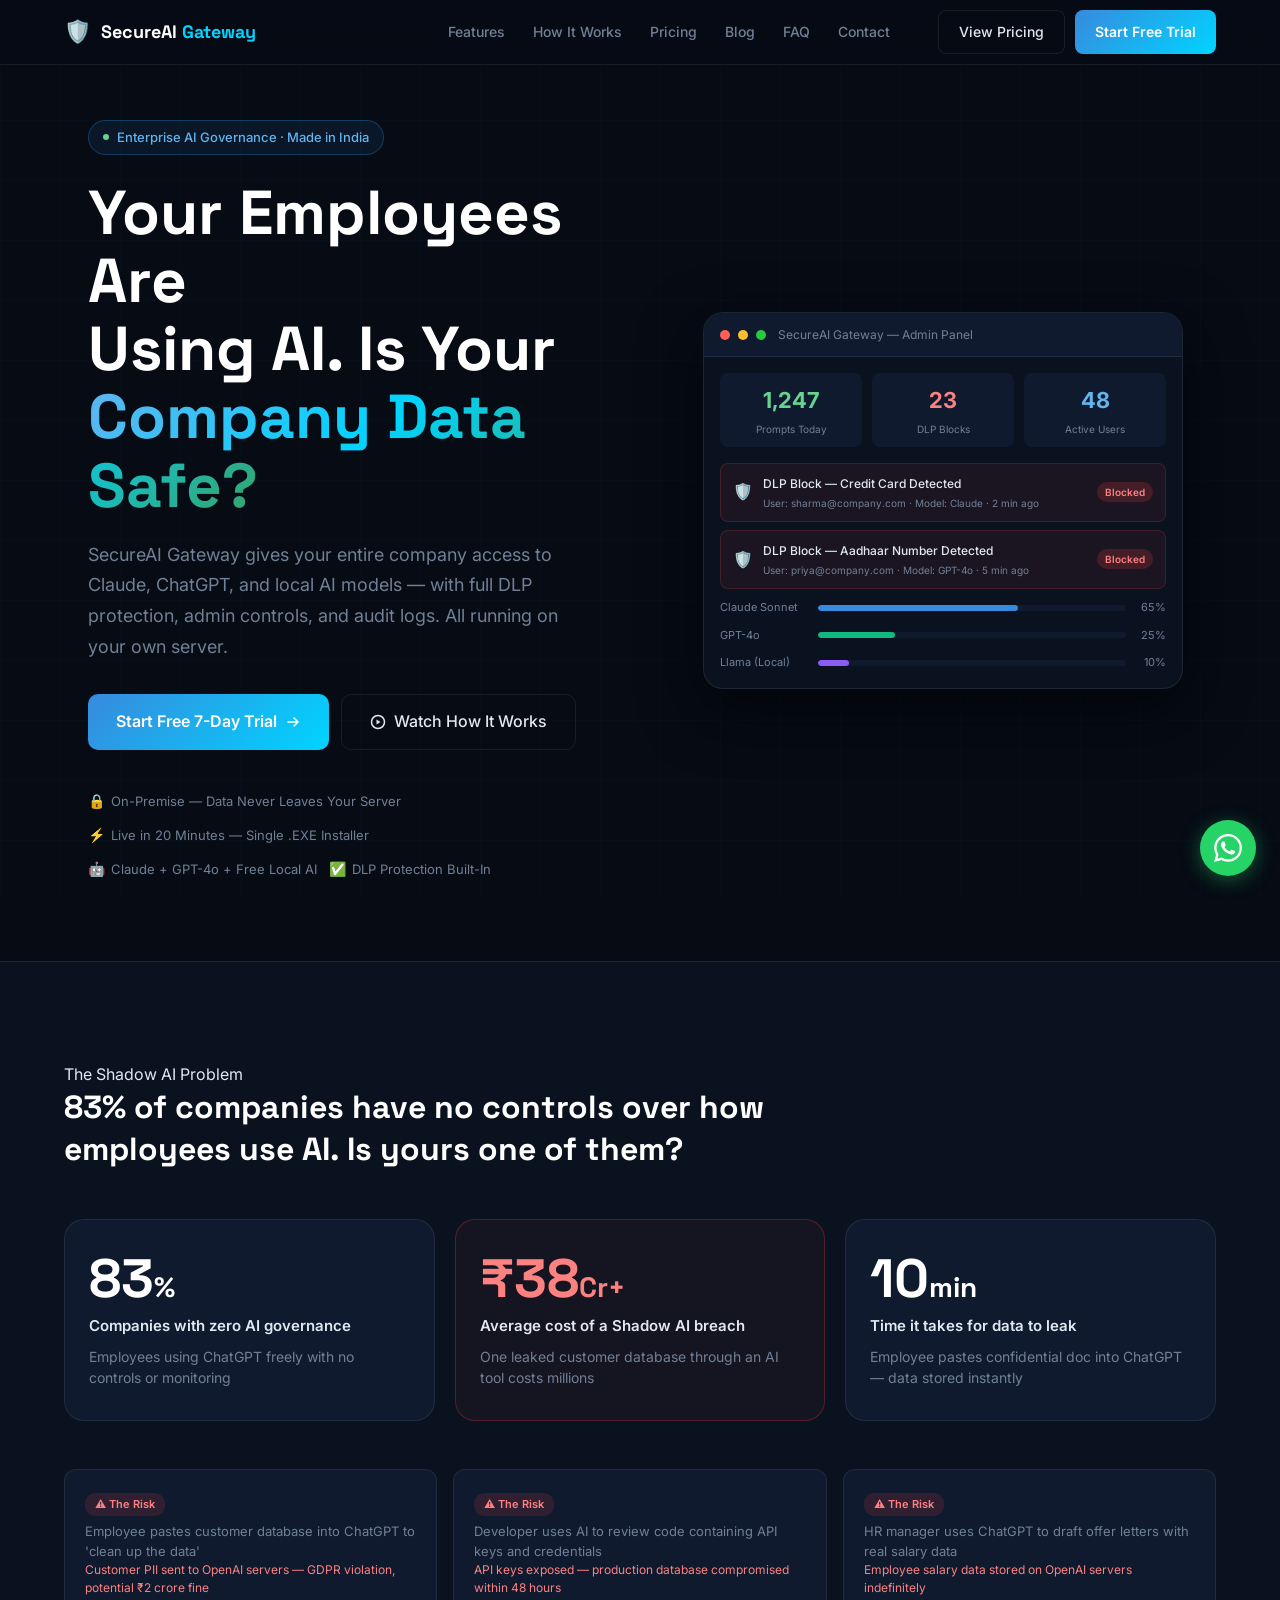
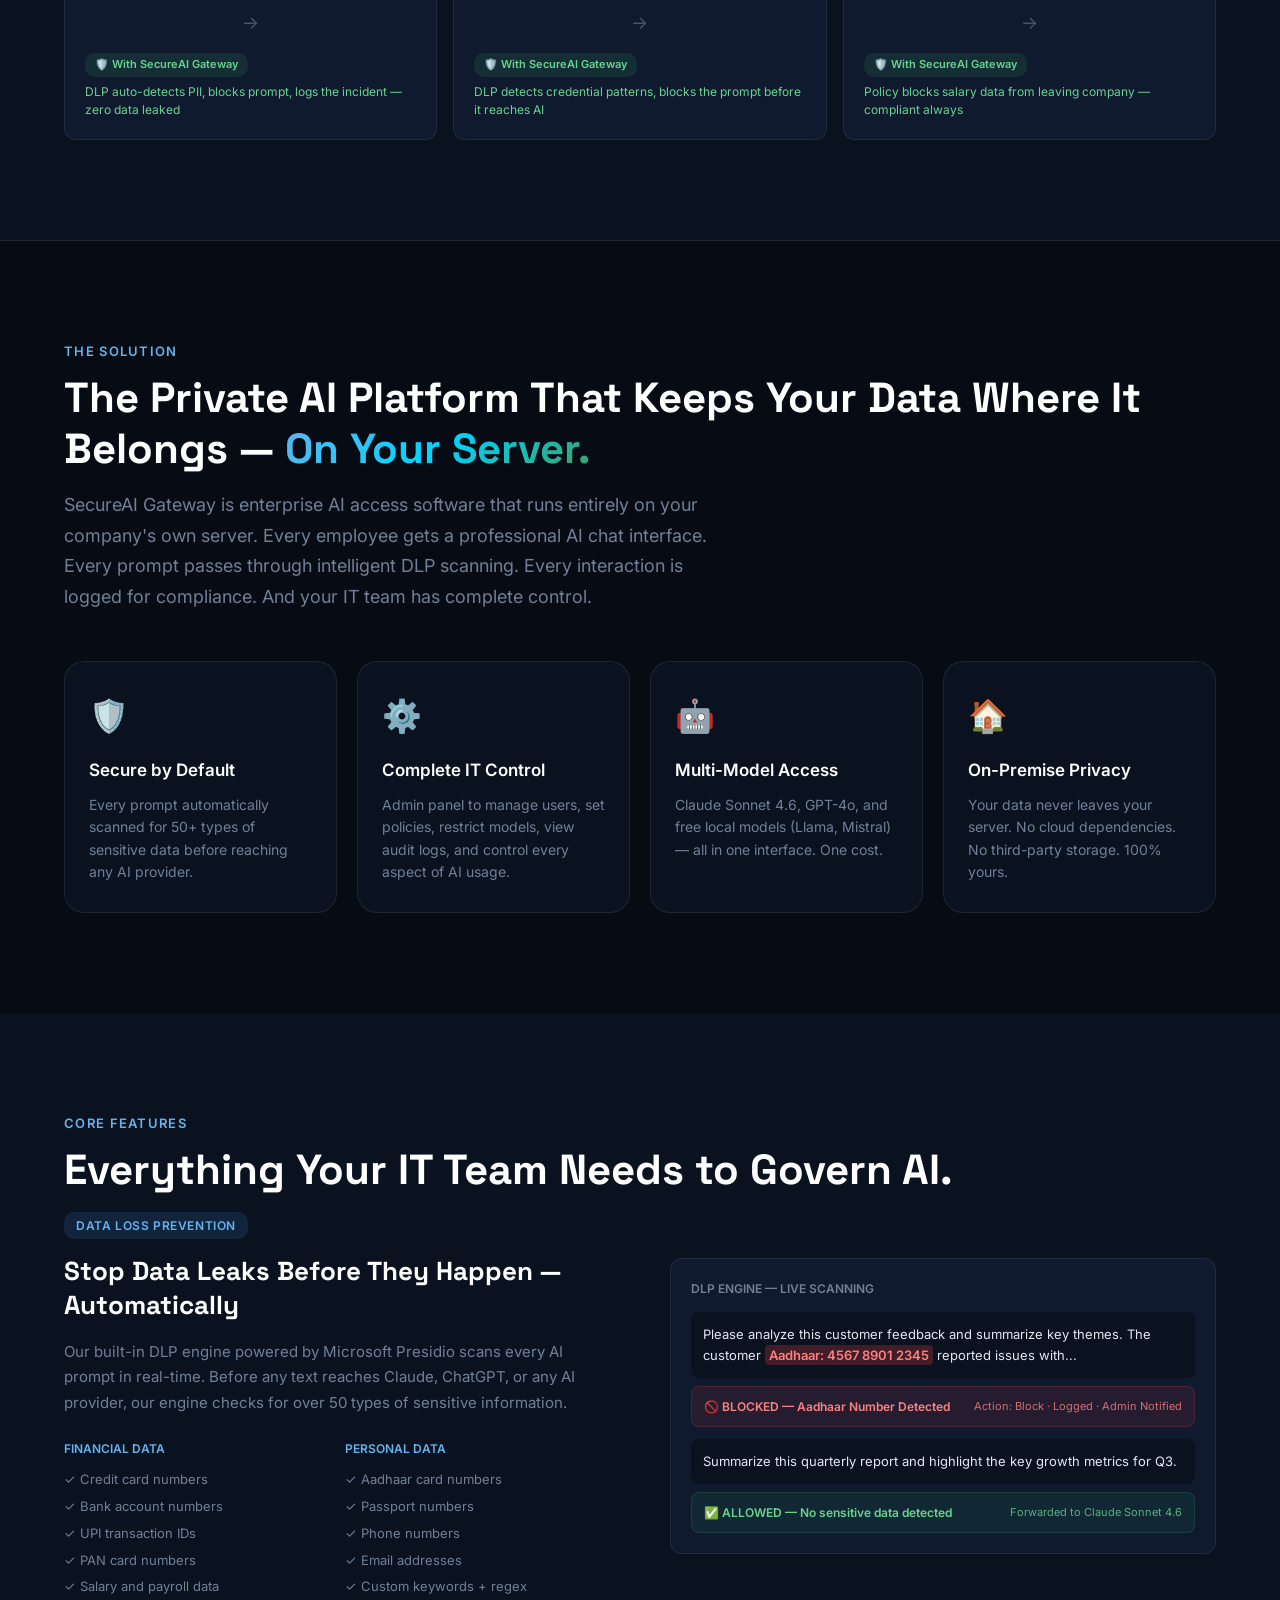
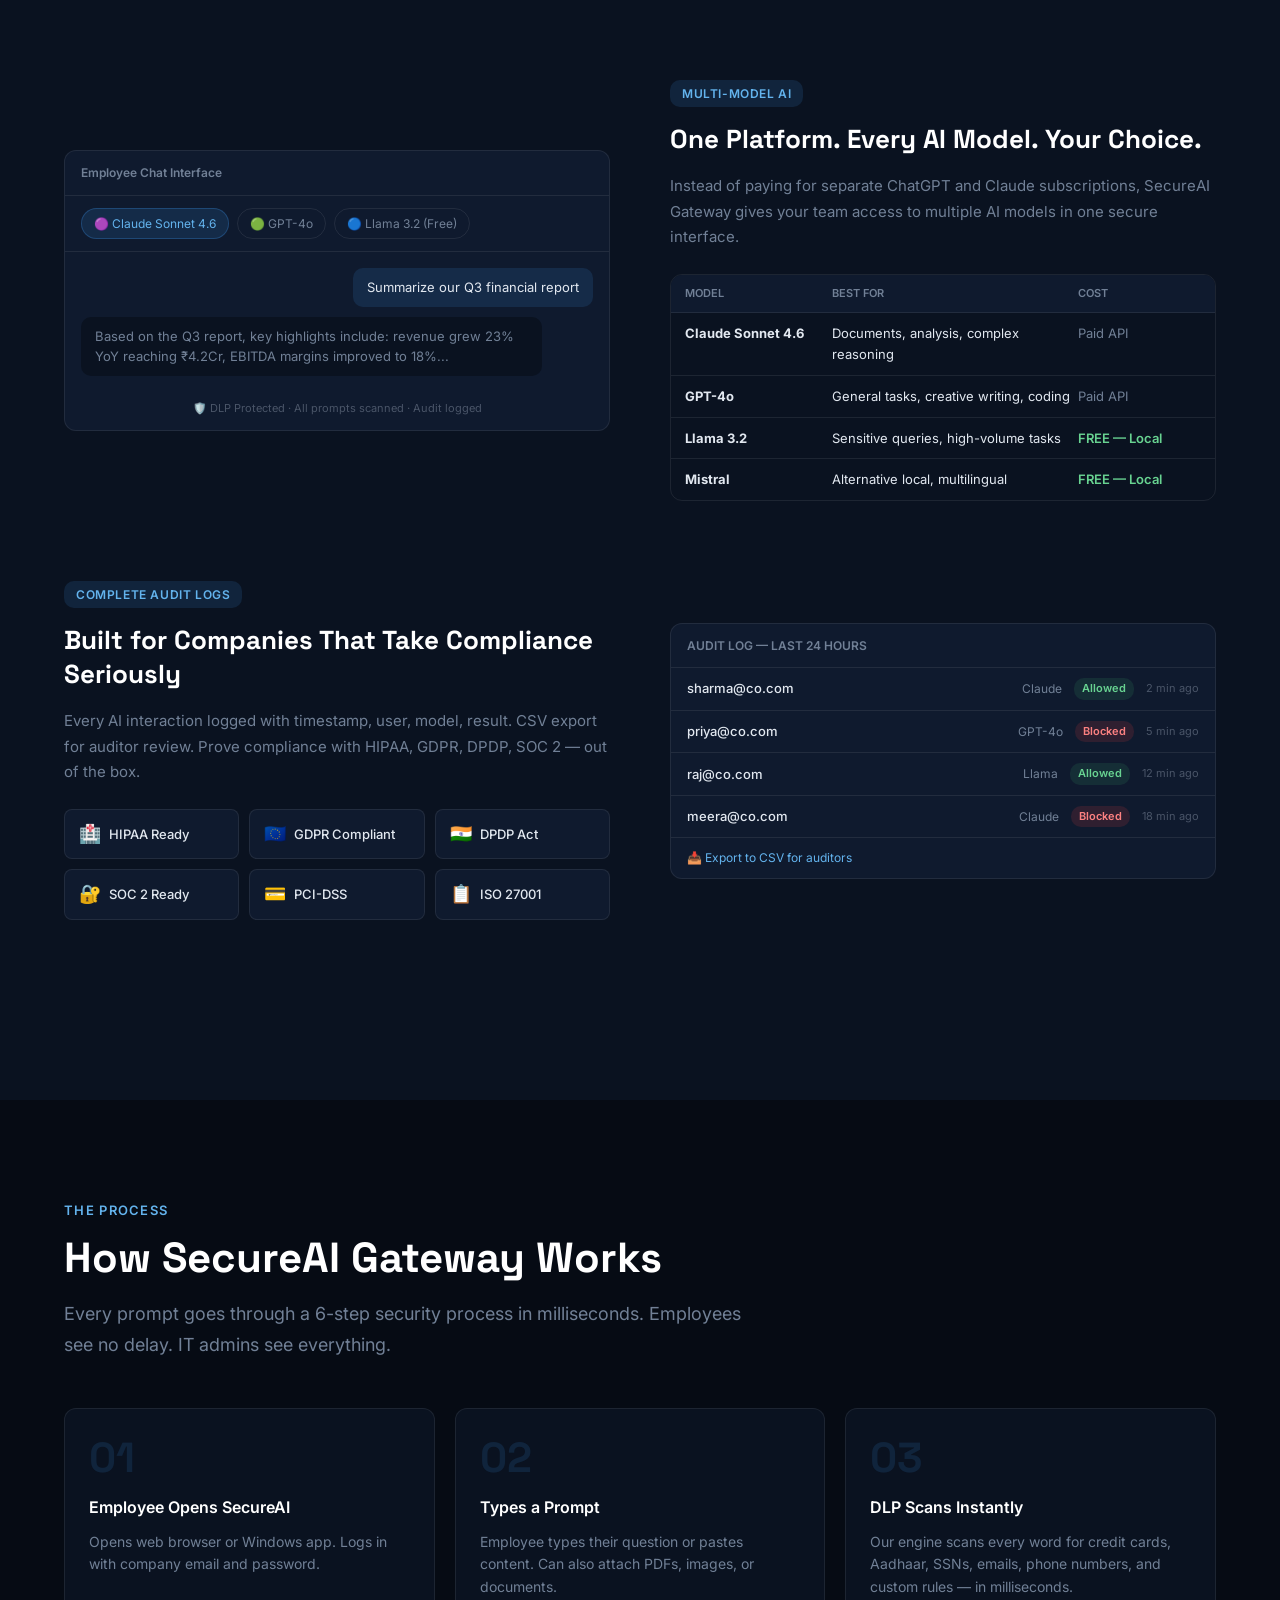
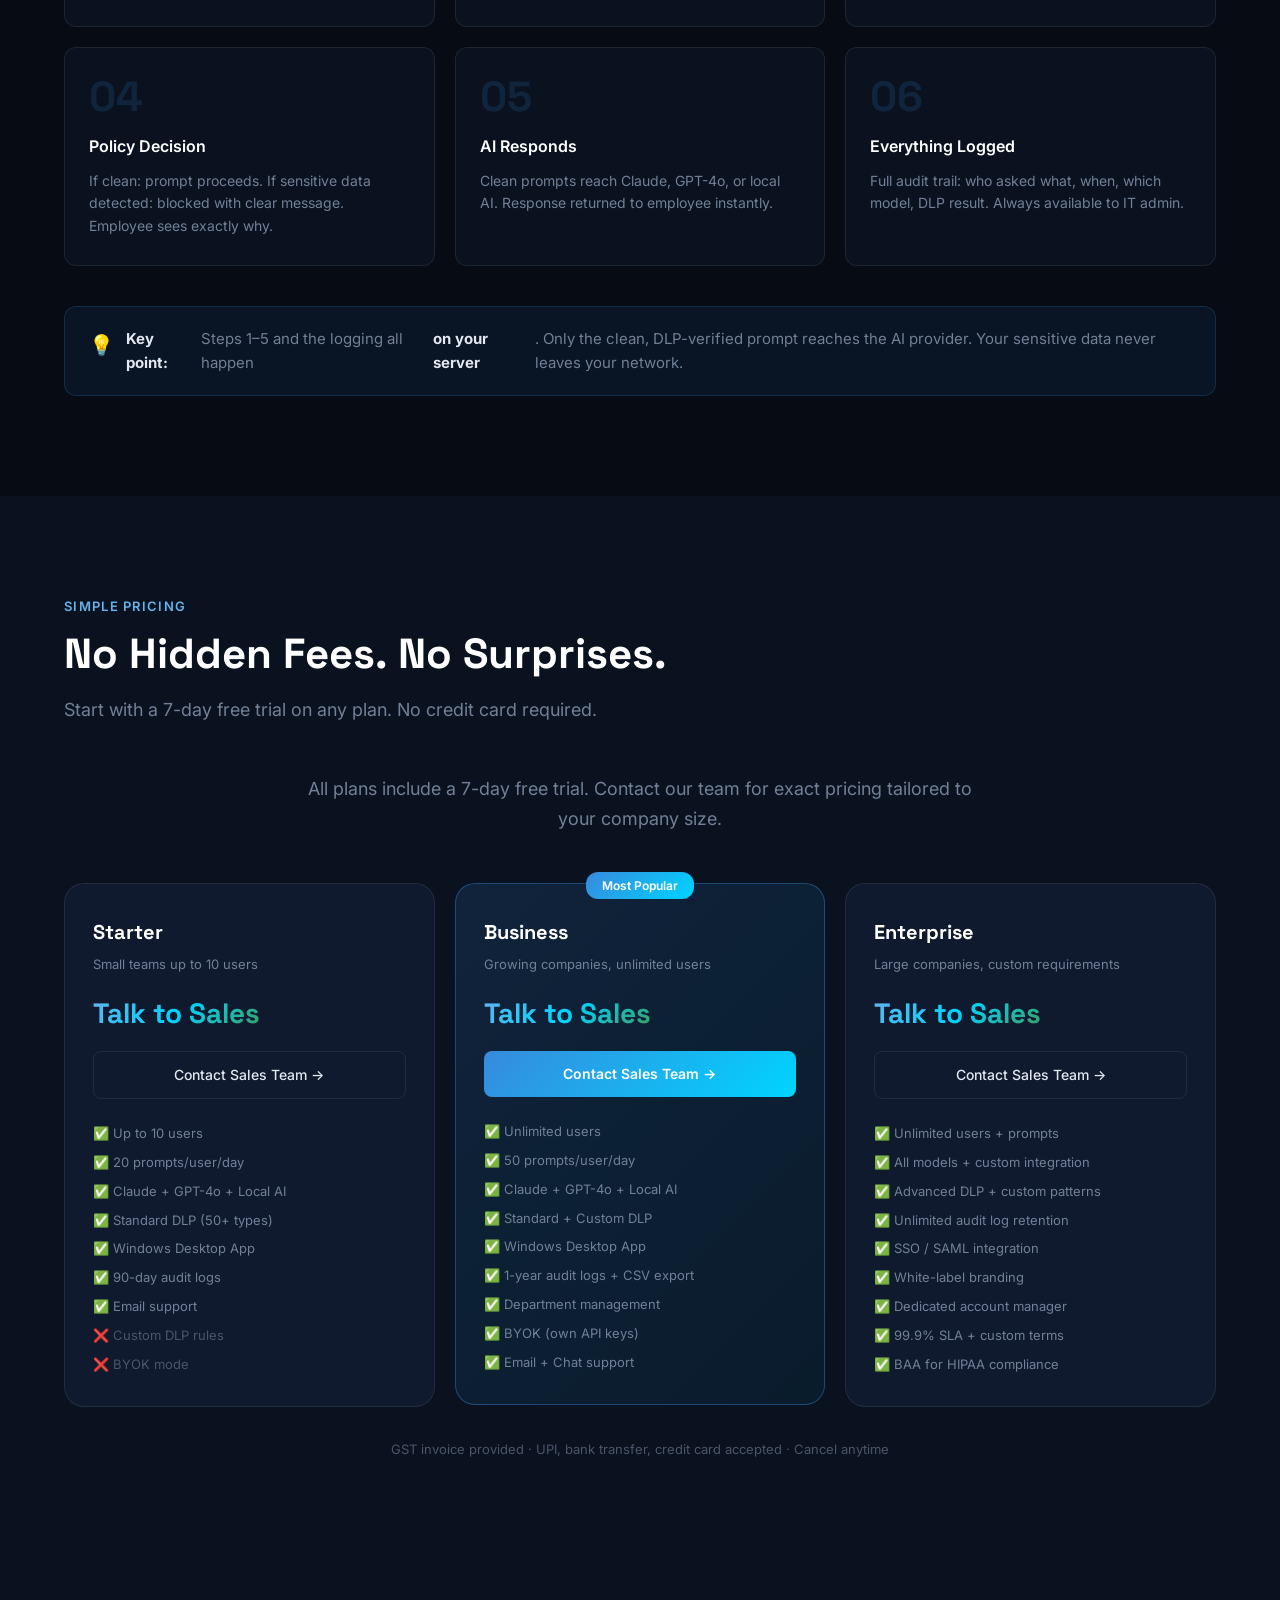
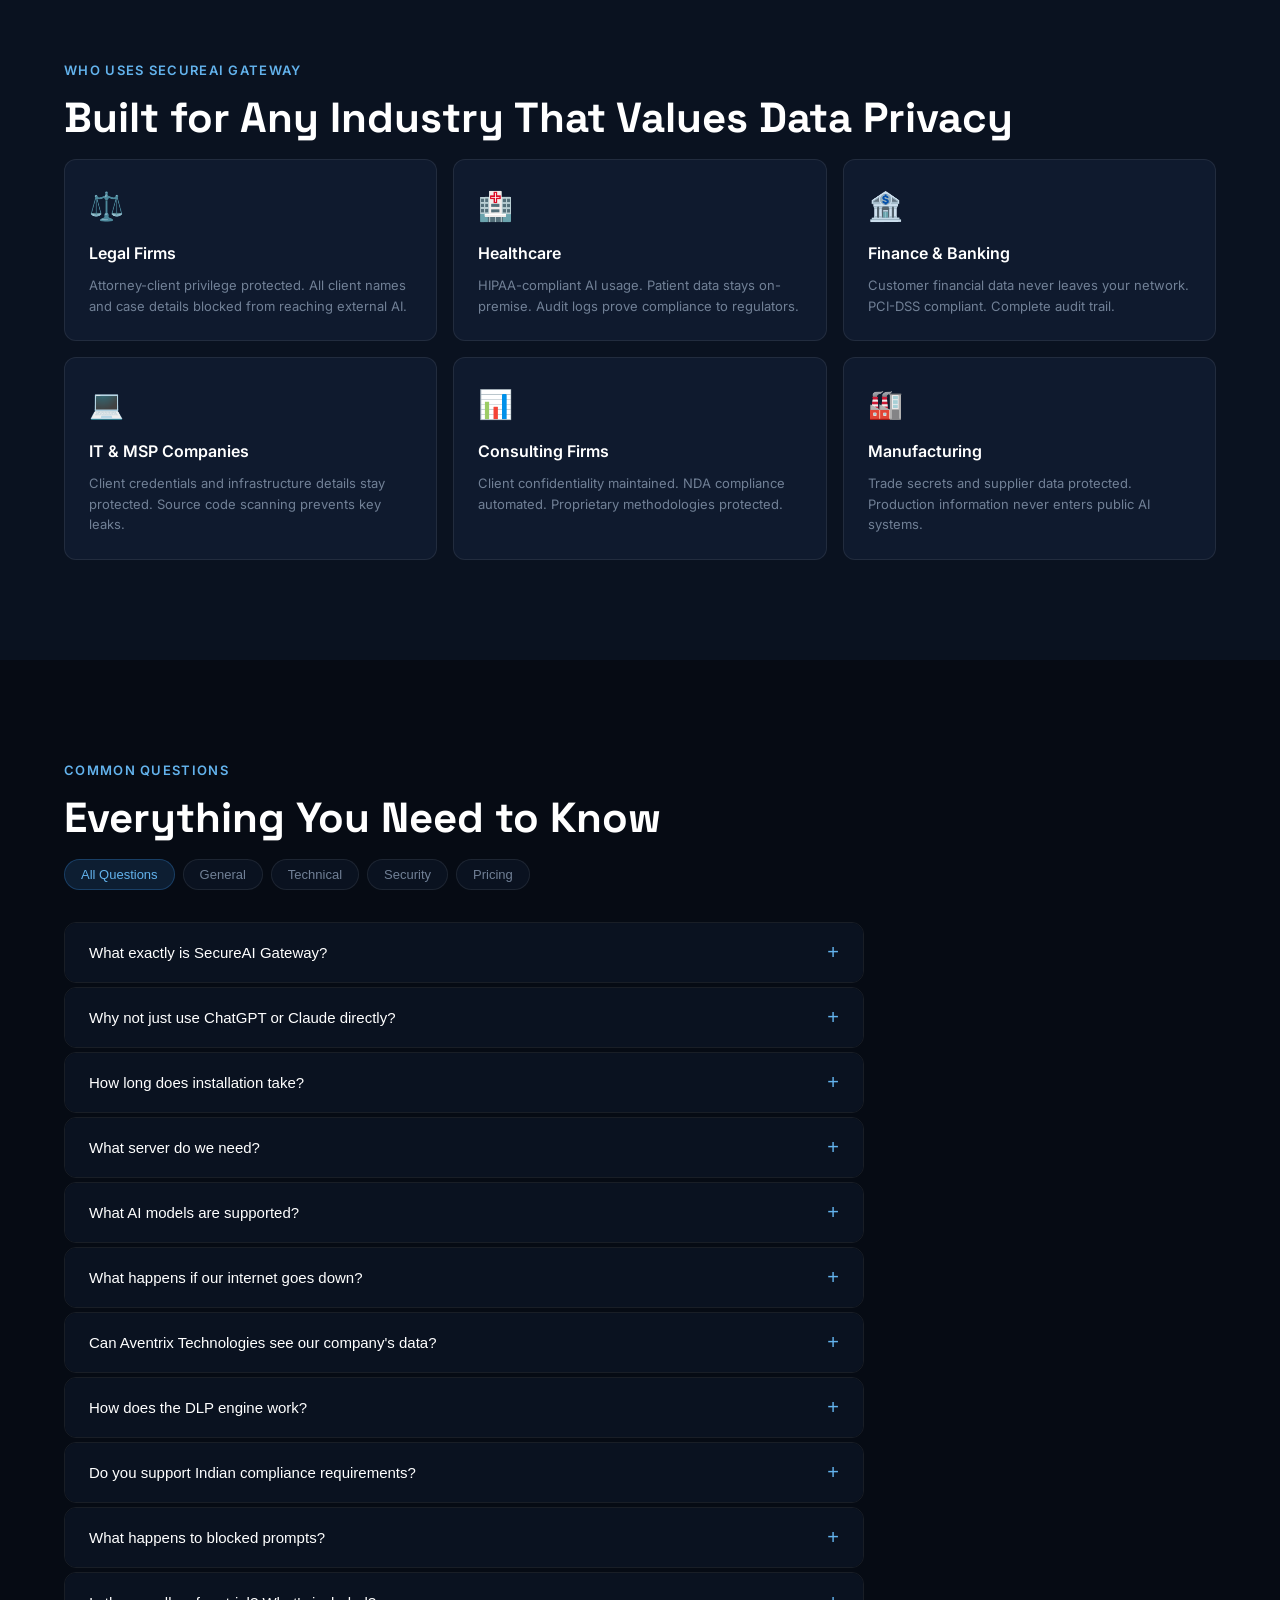
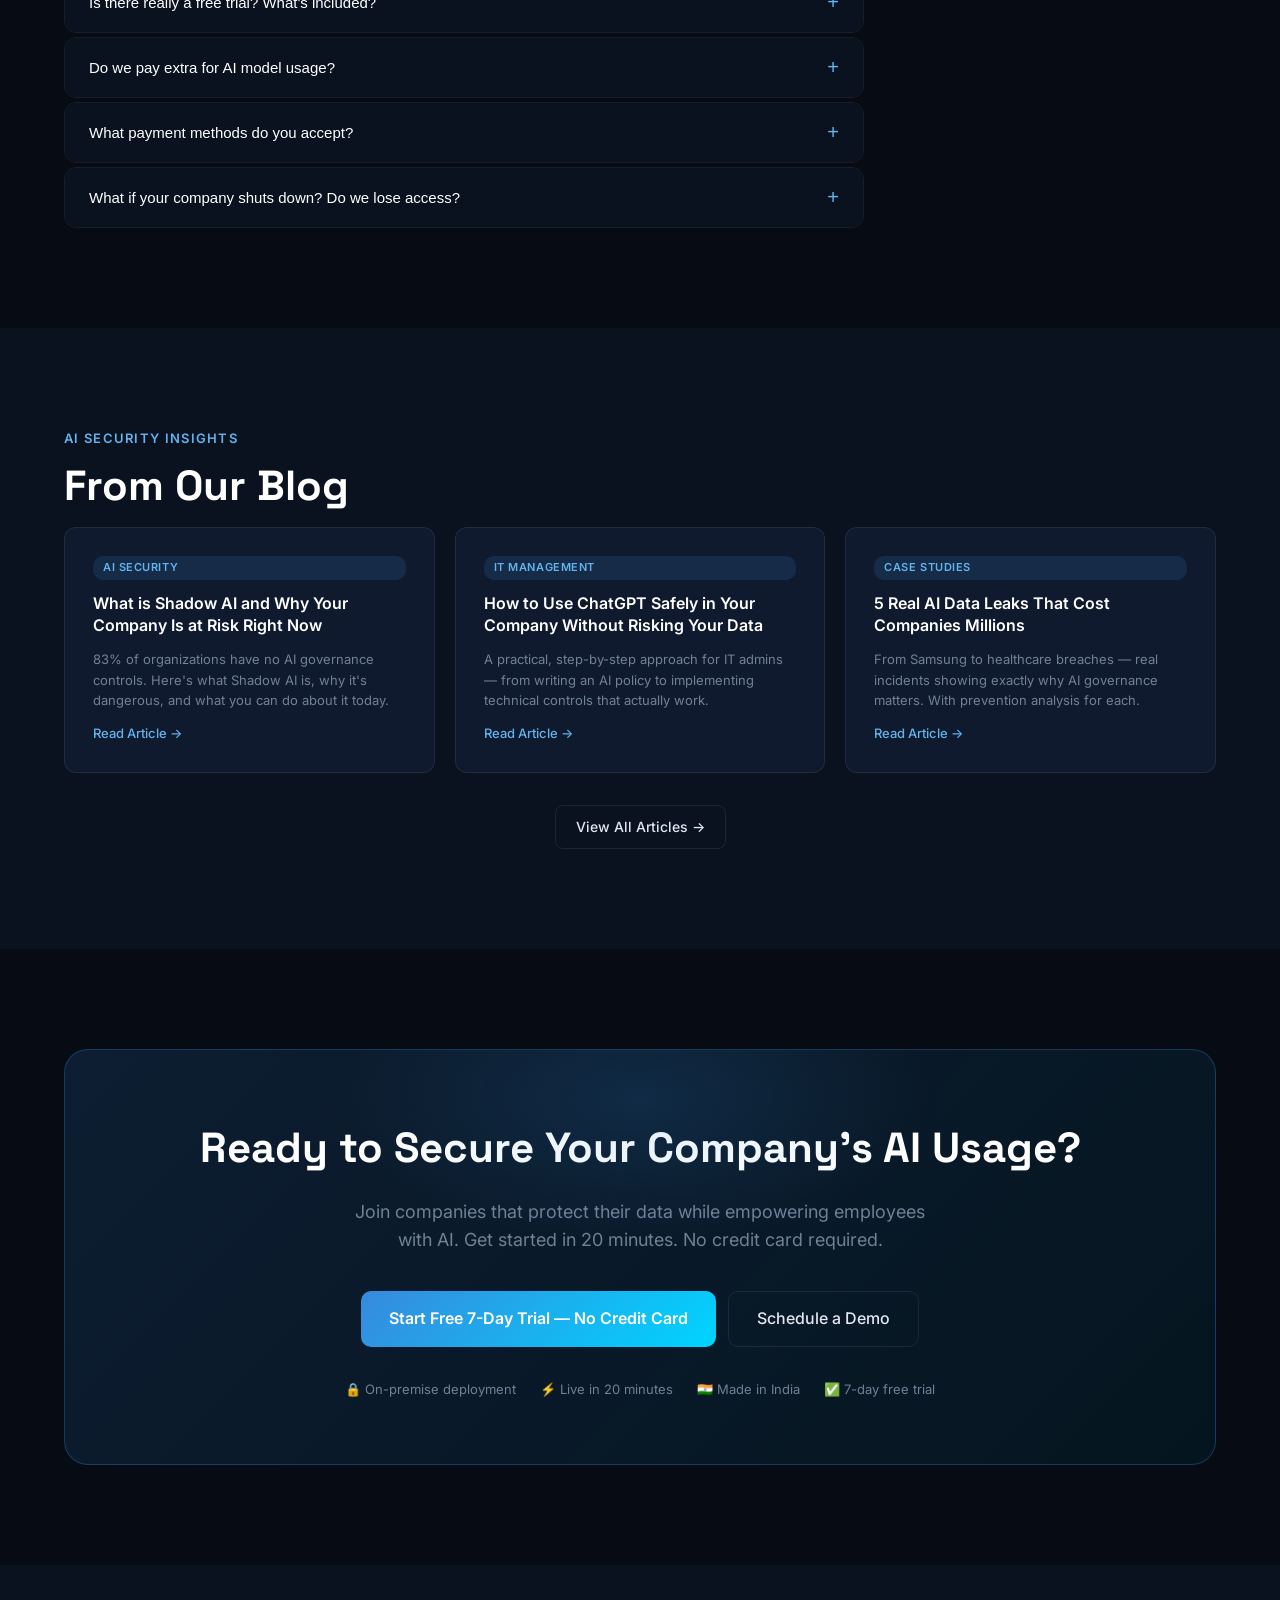
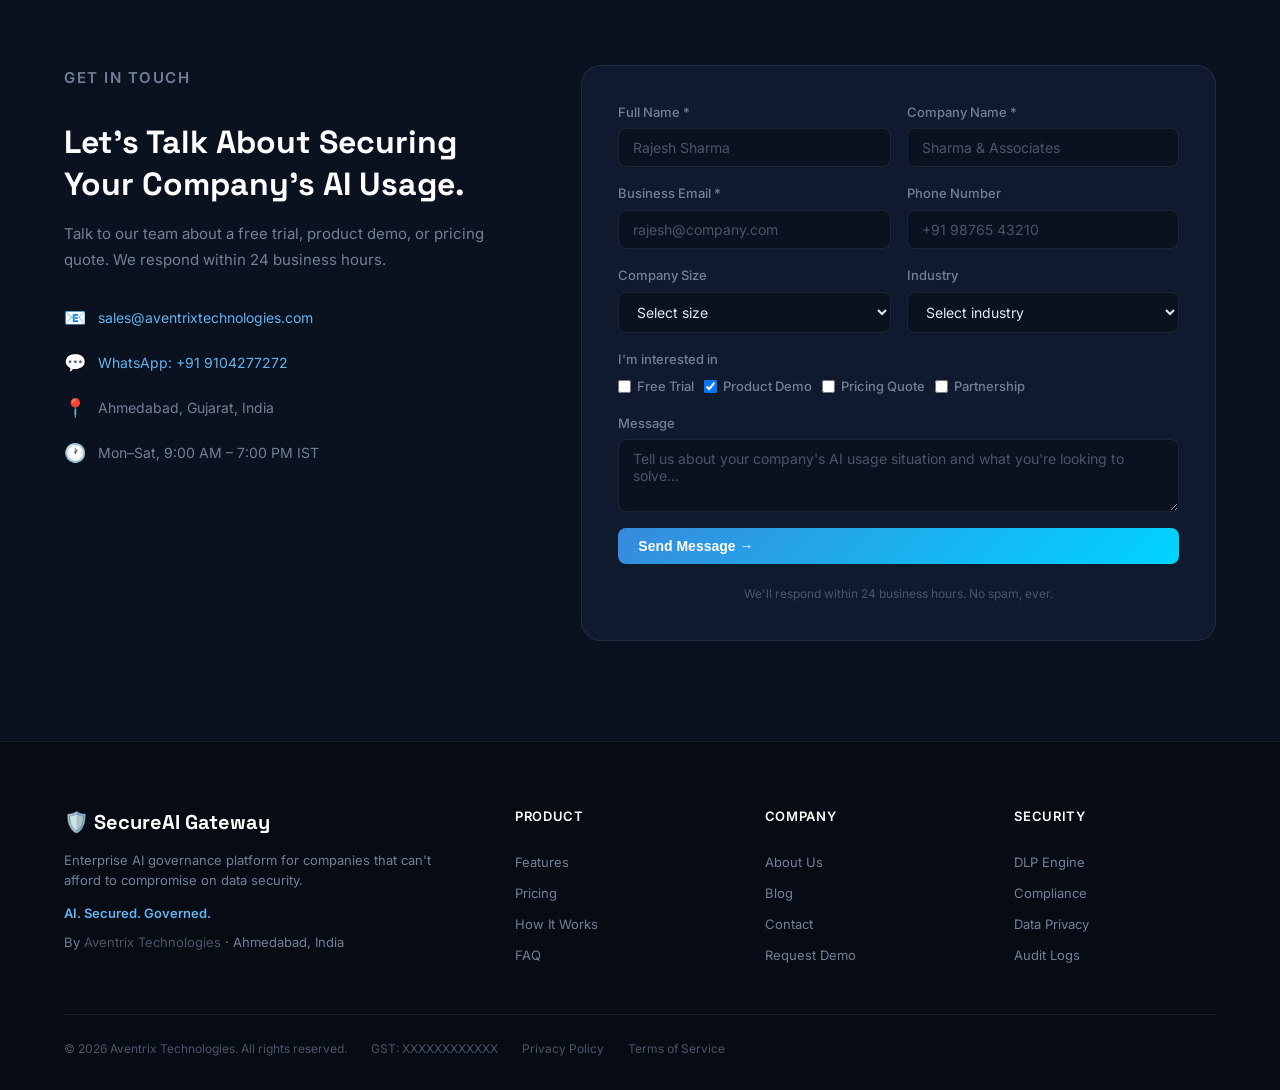
==== index.html @ c00d51fd "Remove testimonials, hide pricing, fix contact form with Netlify Forms" ====
<!DOCTYPE html>
<html lang="en">
<head>
<meta charset="UTF-8">
<meta name="viewport" content="width=device-width, initial-scale=1.0">
<title>SecureAI Gateway — Enterprise AI Security Platform</title>
<meta name="description" content="Secure your company's AI usage. On-premise platform with DLP, admin controls, and audit logs. Claude + GPT + free local AI. From ₹3,500/month.">
<meta property="og:title" content="SecureAI Gateway — Enterprise AI Security Platform">
<meta property="og:description" content="Your employees are using AI. Is your company data safe? On-premise AI governance platform with built-in DLP protection.">
<meta property="og:url" content="https://aventrixtechnologies.com">
<link rel="preconnect" href="https://fonts.googleapis.com">
<link href="https://fonts.googleapis.com/css2?family=Inter:wght@300;400;500;600;700&family=Space+Grotesk:wght@400;500;600;700&display=swap" rel="stylesheet">
<link rel="stylesheet" href="style.css">
</head>
<body>

<!-- NAV -->
<nav class="nav" id="nav">
  <div class="nav-inner">
    <a href="/" class="nav-logo">
      <span class="logo-shield">🛡️</span>
      <span class="logo-text">SecureAI <span class="logo-accent">Gateway</span></span>
    </a>
    <div class="nav-links">
      <a href="#features">Features</a>
      <a href="#how-it-works">How It Works</a>
      <a href="#pricing">Pricing</a>
      <a href="blog.html">Blog</a>
      <a href="#faq">FAQ</a>
      <a href="#contact">Contact</a>
    </div>
    <div class="nav-cta">
      <a href="#pricing" class="btn-ghost">View Pricing</a>
      <a href="#contact" class="btn-primary">Start Free Trial</a>
    </div>
    <button class="nav-burger" onclick="toggleMenu()">☰</button>
  </div>
  <div class="nav-mobile" id="navMobile">
    <a href="#features">Features</a>
    <a href="#how-it-works">How It Works</a>
    <a href="#pricing">Pricing</a>
    <a href="blog.html">Blog</a>
    <a href="#faq">FAQ</a>
    <a href="#contact">Contact</a>
    <a href="#contact" class="btn-primary" style="margin-top:8px">Start Free Trial</a>
  </div>
</nav>

<!-- HERO -->
<section class="hero">
  <div class="hero-grid-bg"></div>
  <div class="container">
    <div class="hero-badge">
      <span class="badge-dot"></span>
      Enterprise AI Governance · Made in India
    </div>
    <h1 class="hero-title">
      Your Employees Are<br>
      Using AI. Is Your<br>
      <span class="gradient-text">Company Data Safe?</span>
    </h1>
    <p class="hero-sub">
      SecureAI Gateway gives your entire company access to Claude, ChatGPT, and local AI models — with full DLP protection, admin controls, and audit logs. All running on your own server.
    </p>
    <div class="hero-cta">
      <a href="#contact" class="btn-primary btn-lg">
        Start Free 7-Day Trial
        <svg width="16" height="16" viewBox="0 0 16 16" fill="none"><path d="M3 8h10M9 4l4 4-4 4" stroke="currentColor" stroke-width="1.5" stroke-linecap="round" stroke-linejoin="round"/></svg>
      </a>
      <a href="#how-it-works" class="btn-ghost btn-lg">
        <svg width="16" height="16" viewBox="0 0 16 16" fill="none"><circle cx="8" cy="8" r="6.5" stroke="currentColor" stroke-width="1.5"/><path d="M6.5 5.5L10.5 8l-4 2.5V5.5z" fill="currentColor"/></svg>
        Watch How It Works
      </a>
    </div>
    <div class="hero-trust">
      <div class="trust-item">
        <span class="trust-icon">🔒</span>
        <span>On-Premise — Data Never Leaves Your Server</span>
      </div>
      <div class="trust-item">
        <span class="trust-icon">⚡</span>
        <span>Live in 20 Minutes — Single .EXE Installer</span>
      </div>
      <div class="trust-item">
        <span class="trust-icon">🤖</span>
        <span>Claude + GPT-4o + Free Local AI</span>
      </div>
      <div class="trust-item">
        <span class="trust-icon">✅</span>
        <span>DLP Protection Built-In</span>
      </div>
    </div>
  </div>
  <div class="hero-visual">
    <div class="dashboard-mock">
      <div class="mock-header">
        <div class="mock-dot red"></div>
        <div class="mock-dot yellow"></div>
        <div class="mock-dot green"></div>
        <span class="mock-title">SecureAI Gateway — Admin Panel</span>
      </div>
      <div class="mock-body">
        <div class="mock-stat-row">
          <div class="mock-stat">
            <div class="mock-stat-val green-text">1,247</div>
            <div class="mock-stat-label">Prompts Today</div>
          </div>
          <div class="mock-stat">
            <div class="mock-stat-val red-text">23</div>
            <div class="mock-stat-label">DLP Blocks</div>
          </div>
          <div class="mock-stat">
            <div class="mock-stat-val blue-text">48</div>
            <div class="mock-stat-label">Active Users</div>
          </div>
        </div>
        <div class="mock-alert">
          <span class="alert-icon">🛡️</span>
          <div>
            <div class="alert-title">DLP Block — Credit Card Detected</div>
            <div class="alert-sub">User: sharma@company.com · Model: Claude · 2 min ago</div>
          </div>
          <span class="alert-badge">Blocked</span>
        </div>
        <div class="mock-alert">
          <span class="alert-icon">🛡️</span>
          <div>
            <div class="alert-title">DLP Block — Aadhaar Number Detected</div>
            <div class="alert-sub">User: priya@company.com · Model: GPT-4o · 5 min ago</div>
          </div>
          <span class="alert-badge">Blocked</span>
        </div>
        <div class="mock-bar-row">
          <span class="mock-bar-label">Claude Sonnet</span>
          <div class="mock-bar"><div class="mock-bar-fill" style="width:65%"></div></div>
          <span class="mock-bar-pct">65%</span>
        </div>
        <div class="mock-bar-row">
          <span class="mock-bar-label">GPT-4o</span>
          <div class="mock-bar"><div class="mock-bar-fill" style="width:25%;background:#10B981"></div></div>
          <span class="mock-bar-pct">25%</span>
        </div>
        <div class="mock-bar-row">
          <span class="mock-bar-label">Llama (Local)</span>
          <div class="mock-bar"><div class="mock-bar-fill" style="width:10%;background:#8B5CF6"></div></div>
          <span class="mock-bar-pct">10%</span>
        </div>
      </div>
    </div>
  </div>
</section>

<!-- PROBLEM STATS -->
<section class="stats-section">
  <div class="container">
    <p class="stats-eyebrow">The Shadow AI Problem</p>
    <h2 class="stats-title">83% of companies have no controls over how employees use AI. Is yours one of them?</h2>
    <div class="stats-grid">
      <div class="stat-card">
        <div class="stat-number">83<span class="stat-pct">%</span></div>
        <div class="stat-label">Companies with zero AI governance</div>
        <div class="stat-desc">Employees using ChatGPT freely with no controls or monitoring</div>
      </div>
      <div class="stat-card stat-card-accent">
        <div class="stat-number">₹38<span class="stat-pct">Cr+</span></div>
        <div class="stat-label">Average cost of a Shadow AI breach</div>
        <div class="stat-desc">One leaked customer database through an AI tool costs millions</div>
      </div>
      <div class="stat-card">
        <div class="stat-number">10<span class="stat-pct">min</span></div>
        <div class="stat-label">Time it takes for data to leak</div>
        <div class="stat-desc">Employee pastes confidential doc into ChatGPT — data stored instantly</div>
      </div>
    </div>
    <div class="scenario-grid">
      <div class="scenario-card">
        <div class="scenario-risk">
          <div class="scenario-tag risk">⚠️ The Risk</div>
          <p>Employee pastes customer database into ChatGPT to 'clean up the data'</p>
          <p class="risk-text">Customer PII sent to OpenAI servers — GDPR violation, potential ₹2 crore fine</p>
        </div>
        <div class="scenario-arrow">→</div>
        <div class="scenario-safe">
          <div class="scenario-tag safe">🛡️ With SecureAI Gateway</div>
          <p class="safe-text">DLP auto-detects PII, blocks prompt, logs the incident — zero data leaked</p>
        </div>
      </div>
      <div class="scenario-card">
        <div class="scenario-risk">
          <div class="scenario-tag risk">⚠️ The Risk</div>
          <p>Developer uses AI to review code containing API keys and credentials</p>
          <p class="risk-text">API keys exposed — production database compromised within 48 hours</p>
        </div>
        <div class="scenario-arrow">→</div>
        <div class="scenario-safe">
          <div class="scenario-tag safe">🛡️ With SecureAI Gateway</div>
          <p class="safe-text">DLP detects credential patterns, blocks the prompt before it reaches AI</p>
        </div>
      </div>
      <div class="scenario-card">
        <div class="scenario-risk">
          <div class="scenario-tag risk">⚠️ The Risk</div>
          <p>HR manager uses ChatGPT to draft offer letters with real salary data</p>
          <p class="risk-text">Employee salary data stored on OpenAI servers indefinitely</p>
        </div>
        <div class="scenario-arrow">→</div>
        <div class="scenario-safe">
          <div class="scenario-tag safe">🛡️ With SecureAI Gateway</div>
          <p class="safe-text">Policy blocks salary data from leaving company — compliant always</p>
        </div>
      </div>
    </div>
  </div>
</section>

<!-- WHAT IS IT -->
<section class="product-intro">
  <div class="container">
    <p class="section-eyebrow">The Solution</p>
    <h2 class="section-title">The Private AI Platform That Keeps Your Data Where It Belongs — <span class="gradient-text">On Your Server.</span></h2>
    <p class="section-sub">SecureAI Gateway is enterprise AI access software that runs entirely on your company's own server. Every employee gets a professional AI chat interface. Every prompt passes through intelligent DLP scanning. Every interaction is logged for compliance. And your IT team has complete control.</p>
    <div class="pillars-grid">
      <div class="pillar-card">
        <div class="pillar-icon">🛡️</div>
        <h3>Secure by Default</h3>
        <p>Every prompt automatically scanned for 50+ types of sensitive data before reaching any AI provider.</p>
      </div>
      <div class="pillar-card">
        <div class="pillar-icon">⚙️</div>
        <h3>Complete IT Control</h3>
        <p>Admin panel to manage users, set policies, restrict models, view audit logs, and control every aspect of AI usage.</p>
      </div>
      <div class="pillar-card">
        <div class="pillar-icon">🤖</div>
        <h3>Multi-Model Access</h3>
        <p>Claude Sonnet 4.6, GPT-4o, and free local models (Llama, Mistral) — all in one interface. One cost.</p>
      </div>
      <div class="pillar-card">
        <div class="pillar-icon">🏠</div>
        <h3>On-Premise Privacy</h3>
        <p>Your data never leaves your server. No cloud dependencies. No third-party storage. 100% yours.</p>
      </div>
    </div>
  </div>
</section>

<!-- FEATURES -->
<section class="features" id="features">
  <div class="container">
    <p class="section-eyebrow">Core Features</p>
    <h2 class="section-title">Everything Your IT Team Needs to Govern AI.</h2>

    <div class="feature-block">
      <div class="feature-content">
        <div class="feature-tag">Data Loss Prevention</div>
        <h3>Stop Data Leaks Before They Happen — Automatically</h3>
        <p>Our built-in DLP engine powered by Microsoft Presidio scans every AI prompt in real-time. Before any text reaches Claude, ChatGPT, or any AI provider, our engine checks for over 50 types of sensitive information.</p>
        <div class="dlp-grid">
          <div class="dlp-col">
            <div class="dlp-title">Financial Data</div>
            <div class="dlp-item">✓ Credit card numbers</div>
            <div class="dlp-item">✓ Bank account numbers</div>
            <div class="dlp-item">✓ UPI transaction IDs</div>
            <div class="dlp-item">✓ PAN card numbers</div>
            <div class="dlp-item">✓ Salary and payroll data</div>
          </div>
          <div class="dlp-col">
            <div class="dlp-title">Personal Data</div>
            <div class="dlp-item">✓ Aadhaar card numbers</div>
            <div class="dlp-item">✓ Passport numbers</div>
            <div class="dlp-item">✓ Phone numbers</div>
            <div class="dlp-item">✓ Email addresses</div>
            <div class="dlp-item">✓ Custom keywords + regex</div>
          </div>
        </div>
      </div>
      <div class="feature-visual">
        <div class="dlp-demo">
          <div class="dlp-demo-header">DLP Engine — Live Scanning</div>
          <div class="dlp-demo-prompt">
            <span class="prompt-safe">Please analyze this customer feedback and summarize key themes. The customer </span><span class="prompt-flagged">Aadhaar: 4567 8901 2345</span><span class="prompt-safe"> reported issues with...</span>
          </div>
          <div class="dlp-demo-result blocked">
            <span>🚫 BLOCKED — Aadhaar Number Detected</span>
            <span class="dlp-action">Action: Block · Logged · Admin Notified</span>
          </div>
          <div class="dlp-demo-prompt" style="margin-top:12px">
            <span class="prompt-safe">Summarize this quarterly report and highlight the key growth metrics for Q3.</span>
          </div>
          <div class="dlp-demo-result allowed">
            <span>✅ ALLOWED — No sensitive data detected</span>
            <span class="dlp-action">Forwarded to Claude Sonnet 4.6</span>
          </div>
        </div>
      </div>
    </div>

    <div class="feature-block reverse">
      <div class="feature-content">
        <div class="feature-tag">Multi-Model AI</div>
        <h3>One Platform. Every AI Model. Your Choice.</h3>
        <p>Instead of paying for separate ChatGPT and Claude subscriptions, SecureAI Gateway gives your team access to multiple AI models in one secure interface.</p>
        <div class="model-table">
          <div class="model-row header">
            <span>Model</span><span>Best For</span><span>Cost</span>
          </div>
          <div class="model-row">
            <span><strong>Claude Sonnet 4.6</strong></span>
            <span>Documents, analysis, complex reasoning</span>
            <span class="cost-paid">Paid API</span>
          </div>
          <div class="model-row">
            <span><strong>GPT-4o</strong></span>
            <span>General tasks, creative writing, coding</span>
            <span class="cost-paid">Paid API</span>
          </div>
          <div class="model-row">
            <span><strong>Llama 3.2</strong></span>
            <span>Sensitive queries, high-volume tasks</span>
            <span class="cost-free">FREE — Local</span>
          </div>
          <div class="model-row">
            <span><strong>Mistral</strong></span>
            <span>Alternative local, multilingual</span>
            <span class="cost-free">FREE — Local</span>
          </div>
        </div>
      </div>
      <div class="feature-visual">
        <div class="model-selector-mock">
          <div class="ms-header">Employee Chat Interface</div>
          <div class="ms-model-pick">
            <div class="ms-model active">🟣 Claude Sonnet 4.6</div>
            <div class="ms-model">🟢 GPT-4o</div>
            <div class="ms-model">🔵 Llama 3.2 (Free)</div>
          </div>
          <div class="ms-chat">
            <div class="ms-msg user">Summarize our Q3 financial report</div>
            <div class="ms-msg ai">Based on the Q3 report, key highlights include: revenue grew 23% YoY reaching ₹4.2Cr, EBITDA margins improved to 18%...</div>
          </div>
          <div class="ms-protected">🛡️ DLP Protected · All prompts scanned · Audit logged</div>
        </div>
      </div>
    </div>

    <div class="feature-block">
      <div class="feature-content">
        <div class="feature-tag">Complete Audit Logs</div>
        <h3>Built for Companies That Take Compliance Seriously</h3>
        <p>Every AI interaction logged with timestamp, user, model, result. CSV export for auditor review. Prove compliance with HIPAA, GDPR, DPDP, SOC 2 — out of the box.</p>
        <div class="compliance-grid">
          <div class="compliance-item">
            <span class="comp-icon">🏥</span>
            <span>HIPAA Ready</span>
          </div>
          <div class="compliance-item">
            <span class="comp-icon">🇪🇺</span>
            <span>GDPR Compliant</span>
          </div>
          <div class="compliance-item">
            <span class="comp-icon">🇮🇳</span>
            <span>DPDP Act</span>
          </div>
          <div class="compliance-item">
            <span class="comp-icon">🔐</span>
            <span>SOC 2 Ready</span>
          </div>
          <div class="compliance-item">
            <span class="comp-icon">💳</span>
            <span>PCI-DSS</span>
          </div>
          <div class="compliance-item">
            <span class="comp-icon">📋</span>
            <span>ISO 27001</span>
          </div>
        </div>
      </div>
      <div class="feature-visual">
        <div class="audit-mock">
          <div class="audit-header">Audit Log — Last 24 Hours</div>
          <div class="audit-row">
            <span class="audit-user">sharma@co.com</span>
            <span class="audit-model">Claude</span>
            <span class="audit-status allowed-badge">Allowed</span>
            <span class="audit-time">2 min ago</span>
          </div>
          <div class="audit-row">
            <span class="audit-user">priya@co.com</span>
            <span class="audit-model">GPT-4o</span>
            <span class="audit-status blocked-badge">Blocked</span>
            <span class="audit-time">5 min ago</span>
          </div>
          <div class="audit-row">
            <span class="audit-user">raj@co.com</span>
            <span class="audit-model">Llama</span>
            <span class="audit-status allowed-badge">Allowed</span>
            <span class="audit-time">12 min ago</span>
          </div>
          <div class="audit-row">
            <span class="audit-user">meera@co.com</span>
            <span class="audit-model">Claude</span>
            <span class="audit-status blocked-badge">Blocked</span>
            <span class="audit-time">18 min ago</span>
          </div>
          <div class="audit-export">📥 Export to CSV for auditors</div>
        </div>
      </div>
    </div>
  </div>
</section>

<!-- HOW IT WORKS -->
<section class="how-it-works" id="how-it-works">
  <div class="container">
    <p class="section-eyebrow">The Process</p>
    <h2 class="section-title">How SecureAI Gateway Works</h2>
    <p class="section-sub">Every prompt goes through a 6-step security process in milliseconds. Employees see no delay. IT admins see everything.</p>
    <div class="steps-grid">
      <div class="step-card">
        <div class="step-num">01</div>
        <h4>Employee Opens SecureAI</h4>
        <p>Opens web browser or Windows app. Logs in with company email and password.</p>
      </div>
      <div class="step-card">
        <div class="step-num">02</div>
        <h4>Types a Prompt</h4>
        <p>Employee types their question or pastes content. Can also attach PDFs, images, or documents.</p>
      </div>
      <div class="step-card">
        <div class="step-num">03</div>
        <h4>DLP Scans Instantly</h4>
        <p>Our engine scans every word for credit cards, Aadhaar, SSNs, emails, phone numbers, and custom rules — in milliseconds.</p>
      </div>
      <div class="step-card">
        <div class="step-num">04</div>
        <h4>Policy Decision</h4>
        <p>If clean: prompt proceeds. If sensitive data detected: blocked with clear message. Employee sees exactly why.</p>
      </div>
      <div class="step-card">
        <div class="step-num">05</div>
        <h4>AI Responds</h4>
        <p>Clean prompts reach Claude, GPT-4o, or local AI. Response returned to employee instantly.</p>
      </div>
      <div class="step-card">
        <div class="step-num">06</div>
        <h4>Everything Logged</h4>
        <p>Full audit trail: who asked what, when, which model, DLP result. Always available to IT admin.</p>
      </div>
    </div>
    <div class="architecture-note">
      <span class="arch-icon">💡</span>
      <strong>Key point:</strong> Steps 1–5 and the logging all happen <strong>on your server</strong>. Only the clean, DLP-verified prompt reaches the AI provider. Your sensitive data never leaves your network.
    </div>
  </div>
</section>

<!-- PRICING -->
<section class="pricing" id="pricing">
  <div class="container">
    <p class="section-eyebrow">Simple Pricing</p>
    <h2 class="section-title">No Hidden Fees. No Surprises.</h2>
    <p class="section-sub">Start with a 7-day free trial on any plan. No credit card required.</p>
    <p class="section-sub" style="text-align:center;margin:0 auto 48px">All plans include a 7-day free trial. Contact our team for exact pricing tailored to your company size.</p>
    <div class="pricing-grid">
      <div class="price-card">
        <div class="price-name">Starter</div>
        <div class="price-desc">Small teams up to 10 users</div>
        <div class="price-amount">
          <span class="amount enterprise-price">Talk to Sales</span>
        </div>
        <a href="#contact" class="btn-price">Contact Sales Team →</a>
        <div class="price-features">
          <div class="pf-item">✅ Up to 10 users</div>
          <div class="pf-item">✅ 20 prompts/user/day</div>
          <div class="pf-item">✅ Claude + GPT-4o + Local AI</div>
          <div class="pf-item">✅ Standard DLP (50+ types)</div>
          <div class="pf-item">✅ Windows Desktop App</div>
          <div class="pf-item">✅ 90-day audit logs</div>
          <div class="pf-item">✅ Email support</div>
          <div class="pf-item muted">❌ Custom DLP rules</div>
          <div class="pf-item muted">❌ BYOK mode</div>
        </div>
      </div>
      <div class="price-card featured">
        <div class="popular-badge">Most Popular</div>
        <div class="price-name">Business</div>
        <div class="price-desc">Growing companies, unlimited users</div>
        <div class="price-amount">
          <span class="amount enterprise-price">Talk to Sales</span>
        </div>
        <a href="#contact" class="btn-price-featured">Contact Sales Team →</a>
        <div class="price-features">
          <div class="pf-item">✅ Unlimited users</div>
          <div class="pf-item">✅ 50 prompts/user/day</div>
          <div class="pf-item">✅ Claude + GPT-4o + Local AI</div>
          <div class="pf-item">✅ Standard + Custom DLP</div>
          <div class="pf-item">✅ Windows Desktop App</div>
          <div class="pf-item">✅ 1-year audit logs + CSV export</div>
          <div class="pf-item">✅ Department management</div>
          <div class="pf-item">✅ BYOK (own API keys)</div>
          <div class="pf-item">✅ Email + Chat support</div>
        </div>
      </div>
      <div class="price-card">
        <div class="price-name">Enterprise</div>
        <div class="price-desc">Large companies, custom requirements</div>
        <div class="price-amount">
          <span class="amount enterprise-price">Talk to Sales</span>
        </div>
        <a href="#contact" class="btn-price">Contact Sales Team →</a>
        <div class="price-features">
          <div class="pf-item">✅ Unlimited users + prompts</div>
          <div class="pf-item">✅ All models + custom integration</div>
          <div class="pf-item">✅ Advanced DLP + custom patterns</div>
          <div class="pf-item">✅ Unlimited audit log retention</div>
          <div class="pf-item">✅ SSO / SAML integration</div>
          <div class="pf-item">✅ White-label branding</div>
          <div class="pf-item">✅ Dedicated account manager</div>
          <div class="pf-item">✅ 99.9% SLA + custom terms</div>
          <div class="pf-item">✅ BAA for HIPAA compliance</div>
        </div>
      </div>
    </div>
    <div class="pricing-note">
      GST invoice provided · UPI, bank transfer, credit card accepted · Cancel anytime
    </div>
  </div>
</section>

<!-- INDUSTRIES -->
<section class="industries">
  <div class="container">
    <p class="section-eyebrow">Who Uses SecureAI Gateway</p>
    <h2 class="section-title">Built for Any Industry That Values Data Privacy</h2>
    <div class="industry-grid">
      <div class="industry-card">
        <span class="ind-icon">⚖️</span>
        <h4>Legal Firms</h4>
        <p>Attorney-client privilege protected. All client names and case details blocked from reaching external AI.</p>
      </div>
      <div class="industry-card">
        <span class="ind-icon">🏥</span>
        <h4>Healthcare</h4>
        <p>HIPAA-compliant AI usage. Patient data stays on-premise. Audit logs prove compliance to regulators.</p>
      </div>
      <div class="industry-card">
        <span class="ind-icon">🏦</span>
        <h4>Finance & Banking</h4>
        <p>Customer financial data never leaves your network. PCI-DSS compliant. Complete audit trail.</p>
      </div>
      <div class="industry-card">
        <span class="ind-icon">💻</span>
        <h4>IT & MSP Companies</h4>
        <p>Client credentials and infrastructure details stay protected. Source code scanning prevents key leaks.</p>
      </div>
      <div class="industry-card">
        <span class="ind-icon">📊</span>
        <h4>Consulting Firms</h4>
        <p>Client confidentiality maintained. NDA compliance automated. Proprietary methodologies protected.</p>
      </div>
      <div class="industry-card">
        <span class="ind-icon">🏭</span>
        <h4>Manufacturing</h4>
        <p>Trade secrets and supplier data protected. Production information never enters public AI systems.</p>
      </div>
    </div>
  </div>
</section>

<!-- FAQ -->
<section class="faq" id="faq">
  <div class="container">
    <p class="section-eyebrow">Common Questions</p>
    <h2 class="section-title">Everything You Need to Know</h2>
    <div class="faq-categories">
      <button class="faq-cat active" onclick="filterFAQ('all')">All Questions</button>
      <button class="faq-cat" onclick="filterFAQ('general')">General</button>
      <button class="faq-cat" onclick="filterFAQ('technical')">Technical</button>
      <button class="faq-cat" onclick="filterFAQ('security')">Security</button>
      <button class="faq-cat" onclick="filterFAQ('pricing')">Pricing</button>
    </div>
    <div class="faq-list">
      <div class="faq-item" data-cat="general">
        <button class="faq-question" onclick="toggleFAQ(this)">
          What exactly is SecureAI Gateway?
          <span class="faq-icon">+</span>
        </button>
        <div class="faq-answer">
          SecureAI Gateway is enterprise AI access software that runs on your company's own server. It gives every employee a professional AI chat interface (like ChatGPT but secured), while automatically scanning every prompt for sensitive data before it reaches any AI provider. Your IT team gets complete visibility and control over all AI usage.
        </div>
      </div>
      <div class="faq-item" data-cat="general">
        <button class="faq-question" onclick="toggleFAQ(this)">
          Why not just use ChatGPT or Claude directly?
          <span class="faq-icon">+</span>
        </button>
        <div class="faq-answer">
          ChatGPT and Claude send your data to OpenAI/Anthropic servers. Your conversations are stored on their systems. There are no controls preventing employees from leaking sensitive data — customer records, financial documents, source code. SecureAI Gateway sits between your employees and these AI tools, scanning everything and blocking leaks before they happen.
        </div>
      </div>
      <div class="faq-item" data-cat="technical">
        <button class="faq-question" onclick="toggleFAQ(this)">
          How long does installation take?
          <span class="faq-icon">+</span>
        </button>
        <div class="faq-answer">
          20 minutes. You run a single .EXE installer on your Windows server. It automatically installs Docker, PostgreSQL, Redis, Keycloak, the DLP engine, and all components. No manual configuration needed. Your IT admin just enters the license key and the system sets itself up. Within 20 minutes, employees can start using it.
        </div>
      </div>
      <div class="faq-item" data-cat="technical">
        <button class="faq-question" onclick="toggleFAQ(this)">
          What server do we need?
          <span class="faq-icon">+</span>
        </button>
        <div class="faq-answer">
          Any Windows server (2019/2022) or Windows 10/11 Pro with 8GB RAM minimum (16GB recommended) and 50GB free disk space. Most companies already have a suitable server. If not, a ₹1,500–2,000/month VPS from AWS, Azure, or a local provider works perfectly.
        </div>
      </div>
      <div class="faq-item" data-cat="technical">
        <button class="faq-question" onclick="toggleFAQ(this)">
          What AI models are supported?
          <span class="faq-icon">+</span>
        </button>
        <div class="faq-answer">
          Currently: Claude Sonnet 4.6 (Anthropic), GPT-4o (OpenAI), Llama 3.2 (local — free), and Mistral (local — free). We add new models regularly. Local models run entirely on your server with zero API costs and maximum privacy. Cloud models (Claude, GPT) go through DLP scanning before the clean prompt reaches the provider.
        </div>
      </div>
      <div class="faq-item" data-cat="technical">
        <button class="faq-question" onclick="toggleFAQ(this)">
          What happens if our internet goes down?
          <span class="faq-icon">+</span>
        </button>
        <div class="faq-answer">
          Local AI models (Llama, Mistral) continue working completely offline — they run on your server. Cloud models (Claude, GPT) are unavailable until internet returns. Your employees can still access conversation history. The system keeps running; only the cloud AI calls are interrupted.
        </div>
      </div>
      <div class="faq-item" data-cat="security">
        <button class="faq-question" onclick="toggleFAQ(this)">
          Can Aventrix Technologies see our company's data?
          <span class="faq-icon">+</span>
        </button>
        <div class="faq-answer">
          No. SecureAI Gateway runs entirely on your server. We have zero visibility into your employees' prompts, audit logs, or company data. We can't access your installation remotely without your explicit invitation. We only know you exist as a paying customer. Your data is 100% yours.
        </div>
      </div>
      <div class="faq-item" data-cat="security">
        <button class="faq-question" onclick="toggleFAQ(this)">
          How does the DLP engine work?
          <span class="faq-icon">+</span>
        </button>
        <div class="faq-answer">
          We use Microsoft Presidio, the industry-standard open-source PII detection engine used by major enterprises. It detects 50+ types of sensitive data out of the box — credit cards, Aadhaar, PAN, SSNs, emails, phone numbers, and more. IT admins can add custom keywords (project codenames, client names) and custom regex patterns for your internal data formats.
        </div>
      </div>
      <div class="faq-item" data-cat="security">
        <button class="faq-question" onclick="toggleFAQ(this)">
          Do you support Indian compliance requirements?
          <span class="faq-icon">+</span>
        </button>
        <div class="faq-answer">
          Yes. We built SecureAI Gateway with the Indian market in mind. DLP detects Aadhaar numbers, PAN card numbers, UPI transaction IDs, and other India-specific data formats. We support DPDP Act compliance with data residency controls and audit logging. GST invoices provided. INR billing available.
        </div>
      </div>
      <div class="faq-item" data-cat="security">
        <button class="faq-question" onclick="toggleFAQ(this)">
          What happens to blocked prompts?
          <span class="faq-icon">+</span>
        </button>
        <div class="faq-answer">
          Blocked prompts are logged with full details (who, what, when, why) but NOT sent to any AI provider. The employee sees a clear warning explaining exactly what was blocked and why. IT admins can review all blocks in the admin dashboard in real-time. No data is ever sent to AI after a block decision.
        </div>
      </div>
      <div class="faq-item" data-cat="pricing">
        <button class="faq-question" onclick="toggleFAQ(this)">
          Is there really a free trial? What's included?
          <span class="faq-icon">+</span>
        </button>
        <div class="faq-answer">
          Yes — 7 full days with all features on your chosen plan. No credit card required. You get full access to Claude, GPT-4o, and local models (20 prompts/user/day during trial), complete DLP protection, admin panel, and Windows desktop app. You can test with your real team and real data before deciding.
        </div>
      </div>
      <div class="faq-item" data-cat="pricing">
        <button class="faq-question" onclick="toggleFAQ(this)">
          Do we pay extra for AI model usage?
          <span class="faq-icon">+</span>
        </button>
        <div class="faq-answer">
          Starter plan includes pool mode — model costs included in your plan. Business and Enterprise plans recommend BYOK (Bring Your Own Keys) — you enter your own Anthropic/OpenAI API keys and pay those providers directly. Typical usage is ₹400–1,200/user/month in API costs. Local models (Llama, Mistral) are always free regardless of plan.
        </div>
      </div>
      <div class="faq-item" data-cat="pricing">
        <button class="faq-question" onclick="toggleFAQ(this)">
          What payment methods do you accept?
          <span class="faq-icon">+</span>
        </button>
        <div class="faq-answer">
          Credit/debit card, UPI, bank transfer (NEFT/RTGS), and for Enterprise customers — purchase orders and invoicing with net-30 terms. GST invoice provided for all Indian businesses. Annual prepay available with 10% discount.
        </div>
      </div>
      <div class="faq-item" data-cat="pricing">
        <button class="faq-question" onclick="toggleFAQ(this)">
          What if your company shuts down? Do we lose access?
          <span class="faq-icon">+</span>
        </button>
        <div class="faq-answer">
          No. SecureAI Gateway runs on your own server. Even if something happened to Aventrix Technologies, your installation continues running. The software keeps working. You own your data. The worst case is you don't receive new features or updates. Enterprise customers can arrange source code escrow for complete peace of mind.
        </div>
      </div>
    </div>
  </div>
</section>

<!-- BLOG PREVIEW -->
<section class="blog-preview">
  <div class="container">
    <p class="section-eyebrow">AI Security Insights</p>
    <h2 class="section-title">From Our Blog</h2>
    <div class="blog-grid" id="blogGrid">
      <div class="blog-card">
        <div class="blog-tag">AI Security</div>
        <h3>What is Shadow AI and Why Your Company Is at Risk Right Now</h3>
        <p>83% of organizations have no AI governance controls. Here's what Shadow AI is, why it's dangerous, and what you can do about it today.</p>
        <a href="blog.html" class="blog-read">Read Article →</a>
      </div>
      <div class="blog-card">
        <div class="blog-tag">IT Management</div>
        <h3>How to Use ChatGPT Safely in Your Company Without Risking Your Data</h3>
        <p>A practical, step-by-step approach for IT admins — from writing an AI policy to implementing technical controls that actually work.</p>
        <a href="blog.html" class="blog-read">Read Article →</a>
      </div>
      <div class="blog-card">
        <div class="blog-tag">Case Studies</div>
        <h3>5 Real AI Data Leaks That Cost Companies Millions</h3>
        <p>From Samsung to healthcare breaches — real incidents showing exactly why AI governance matters. With prevention analysis for each.</p>
        <a href="blog.html" class="blog-read">Read Article →</a>
      </div>
    </div>
    <div style="text-align:center;margin-top:32px">
      <a href="blog.html" class="btn-ghost">View All Articles →</a>
    </div>
  </div>
</section>

<!-- FINAL CTA -->
<section class="final-cta">
  <div class="container">
    <div class="cta-box">
      <div class="cta-glow"></div>
      <h2>Ready to Secure Your Company's AI Usage?</h2>
      <p>Join companies that protect their data while empowering employees with AI. Get started in 20 minutes. No credit card required.</p>
      <div class="cta-buttons">
        <a href="#contact" class="btn-primary btn-lg">Start Free 7-Day Trial — No Credit Card</a>
        <a href="#contact" class="btn-ghost btn-lg">Schedule a Demo</a>
      </div>
      <div class="cta-trust">
        <span>🔒 On-premise deployment</span>
        <span>⚡ Live in 20 minutes</span>
        <span>🇮🇳 Made in India</span>
        <span>✅ 7-day free trial</span>
      </div>
    </div>
  </div>
</section>

<!-- CONTACT -->
<section class="contact" id="contact">
  <div class="container">
    <div class="contact-grid">
      <div class="contact-info">
        <p class="section-eyebrow">Get In Touch</p>
        <h2>Let's Talk About Securing Your Company's AI Usage.</h2>
        <p>Talk to our team about a free trial, product demo, or pricing quote. We respond within 24 business hours.</p>
        <div class="contact-items">
          <div class="contact-item">
            <span>📧</span>
            <a href="mailto:sales@aventrixtechnologies.com">sales@aventrixtechnologies.com</a>
          </div>
          <div class="contact-item">
            <span>💬</span>
            <a href="https://wa.me/919104277272">WhatsApp: +91 9104277272</a>
          </div>
          <div class="contact-item">
            <span>📍</span>
            <span>Ahmedabad, Gujarat, India</span>
          </div>
          <div class="contact-item">
            <span>🕐</span>
            <span>Mon–Sat, 9:00 AM – 7:00 PM IST</span>
          </div>
        </div>
      </div>
      <div class="contact-form-wrap">
        <form class="contact-form" id="contactForm" name="contact" method="POST" data-netlify="true" onsubmit="submitForm(event)">
          <input type="hidden" name="form-name" value="contact">
          <div class="form-row">
            <div class="form-group">
              <label>Full Name *</label>
              <input type="text" name="full_name" placeholder="Rajesh Sharma" required>
            </div>
            <div class="form-group">
              <label>Company Name *</label>
              <input type="text" placeholder="Sharma & Associates" required>
            </div>
          </div>
          <div class="form-row">
            <div class="form-group">
              <label>Business Email *</label>
              <input type="email" name="email" placeholder="rajesh@company.com" required>
            </div>
            <div class="form-group">
              <label>Phone Number</label>
              <input type="tel" name="phone" placeholder="+91 98765 43210">
            </div>
          </div>
          <div class="form-row">
            <div class="form-group">
              <label>Company Size</label>
              <select name="company_size">
                <option>Select size</option>
                <option>1–10 employees</option>
                <option>11–50 employees</option>
                <option>51–200 employees</option>
                <option>201–500 employees</option>
                <option>500+ employees</option>
              </select>
            </div>
            <div class="form-group">
              <label>Industry</label>
              <select name="industry">
                <option>Select industry</option>
                <option>Legal</option>
                <option>Healthcare</option>
                <option>Finance / Banking</option>
                <option>IT / MSP</option>
                <option>Consulting</option>
                <option>Manufacturing</option>
                <option>Other</option>
              </select>
            </div>
          </div>
          <div class="form-group">
            <label>I'm interested in</label>
            <div class="checkbox-group">
              <label class="checkbox-label"><input type="checkbox"> Free Trial</label>
              <label class="checkbox-label"><input type="checkbox" checked> Product Demo</label>
              <label class="checkbox-label"><input type="checkbox"> Pricing Quote</label>
              <label class="checkbox-label"><input type="checkbox"> Partnership</label>
            </div>
          </div>
          <div class="form-group">
            <label>Message</label>
            <textarea name="message" placeholder="Tell us about your company's AI usage situation and what you're looking to solve..." rows="3"></textarea>
          </div>
          <button type="submit" class="btn-primary" style="width:100%">Send Message →</button>
          <p class="form-note">We'll respond within 24 business hours. No spam, ever.</p>
        </form>
        <div class="form-success" id="formSuccess" style="display:none">
          <div class="success-icon">✅</div>
          <h3>Message Sent!</h3>
          <p>Thank you for reaching out. A member of our team will contact you within 24 business hours.</p>
          <p>Need immediate help? <a href="https://wa.me/919104277272">WhatsApp us →</a></p>
        </div>
      </div>
    </div>
  </div>
</section>

<!-- FOOTER -->
<footer class="footer">
  <div class="container">
    <div class="footer-grid">
      <div class="footer-brand">
        <div class="footer-logo">🛡️ SecureAI Gateway</div>
        <p>Enterprise AI governance platform for companies that can't afford to compromise on data security.</p>
        <div class="footer-tagline">AI. Secured. Governed.</div>
        <p class="footer-company">By <a href="https://aventrixtechnologies.com">Aventrix Technologies</a> · Ahmedabad, India</p>
      </div>
      <div class="footer-col">
        <h4>Product</h4>
        <a href="#features">Features</a>
        <a href="#pricing">Pricing</a>
        <a href="#how-it-works">How It Works</a>
        <a href="#faq">FAQ</a>
      </div>
      <div class="footer-col">
        <h4>Company</h4>
        <a href="#contact">About Us</a>
        <a href="blog.html">Blog</a>
        <a href="#contact">Contact</a>
        <a href="#contact">Request Demo</a>
      </div>
      <div class="footer-col">
        <h4>Security</h4>
        <a href="#features">DLP Engine</a>
        <a href="#features">Compliance</a>
        <a href="#features">Data Privacy</a>
        <a href="#features">Audit Logs</a>
      </div>
    </div>
    <div class="footer-bottom">
      <span>© 2026 Aventrix Technologies. All rights reserved.</span>
      <span>GST: XXXXXXXXXXXX</span>
      <a href="#">Privacy Policy</a>
      <a href="#">Terms of Service</a>
    </div>
  </div>
</footer>

<!-- WhatsApp Float -->
<a href="https://wa.me/919104277272?text=Hi! I'd like to know more about SecureAI Gateway." class="whatsapp-float" target="_blank">
  <svg width="28" height="28" viewBox="0 0 24 24" fill="white"><path d="M17.472 14.382c-.297-.149-1.758-.867-2.03-.967-.273-.099-.471-.148-.67.15-.197.297-.767.966-.94 1.164-.173.199-.347.223-.644.075-.297-.15-1.255-.463-2.39-1.475-.883-.788-1.48-1.761-1.653-2.059-.173-.297-.018-.458.13-.606.134-.133.298-.347.446-.52.149-.174.198-.298.298-.497.099-.198.05-.371-.025-.52-.075-.149-.669-1.612-.916-2.207-.242-.579-.487-.5-.669-.51-.173-.008-.371-.01-.57-.01-.198 0-.52.074-.792.372-.272.297-1.04 1.016-1.04 2.479 0 1.462 1.065 2.875 1.213 3.074.149.198 2.096 3.2 5.077 4.487.709.306 1.262.489 1.694.625.712.227 1.36.195 1.871.118.571-.085 1.758-.719 2.006-1.413.248-.694.248-1.289.173-1.413-.074-.124-.272-.198-.57-.347m-5.421 7.403h-.004a9.87 9.87 0 01-5.031-1.378l-.361-.214-3.741.982.998-3.648-.235-.374a9.86 9.86 0 01-1.51-5.26c.001-5.45 4.436-9.884 9.888-9.884 2.64 0 5.122 1.03 6.988 2.898a9.825 9.825 0 012.893 6.994c-.003 5.45-4.437 9.884-9.885 9.884m8.413-18.297A11.815 11.815 0 0012.05 0C5.495 0 .16 5.335.157 11.892c0 2.096.547 4.142 1.588 5.945L.057 24l6.305-1.654a11.882 11.882 0 005.683 1.448h.005c6.554 0 11.89-5.335 11.893-11.893a11.821 11.821 0 00-3.48-8.413z"/></svg>
</a>

<script src="script.js"></script>
</body>
</html>
---- style.css ----
/* ── Reset & Base ─────────────────────────── */
*, *::before, *::after { box-sizing: border-box; margin: 0; padding: 0; }

:root {
  --bg: #060B14;
  --bg2: #0A1220;
  --bg3: #0F1A2E;
  --border: rgba(255,255,255,0.08);
  --border-hover: rgba(99,179,237,0.3);
  --text: #E2E8F0;
  --text-muted: #718096;
  --text-dim: #4A5568;
  --blue: #378ADD;
  --blue-light: #63B3ED;
  --blue-dark: #1A56A0;
  --green: #38A169;
  --green-light: #68D391;
  --red: #E53E3E;
  --red-light: #FC8181;
  --purple: #805AD5;
  --accent: #00D4FF;
  --gradient: linear-gradient(135deg, #378ADD 0%, #00D4FF 100%);
  --gradient-text: linear-gradient(135deg, #63B3ED 0%, #00D4FF 50%, #38A169 100%);
  --shadow: 0 4px 24px rgba(0,0,0,0.4);
  --shadow-lg: 0 20px 60px rgba(0,0,0,0.6);
  --radius: 12px;
  --radius-lg: 20px;
}

html { scroll-behavior: smooth; }
body {
  font-family: 'Inter', sans-serif;
  background: var(--bg);
  color: var(--text);
  line-height: 1.6;
  font-size: 16px;
  overflow-x: hidden;
}

a { color: var(--blue-light); text-decoration: none; transition: color 0.2s; }
a:hover { color: var(--accent); }

.container {
  max-width: 1200px;
  margin: 0 auto;
  padding: 0 24px;
}

/* ── Buttons ──────────────────────────────── */
.btn-primary {
  display: inline-flex; align-items: center; gap: 8px;
  background: var(--gradient);
  color: white; font-weight: 600; font-size: 14px;
  padding: 10px 20px; border-radius: 8px;
  border: none; cursor: pointer;
  transition: opacity 0.2s, transform 0.2s;
  text-decoration: none;
}
.btn-primary:hover { opacity: 0.9; transform: translateY(-1px); color: white; }
.btn-primary.btn-lg { padding: 14px 28px; font-size: 16px; border-radius: 10px; }

.btn-ghost {
  display: inline-flex; align-items: center; gap: 8px;
  background: transparent;
  color: var(--text); font-weight: 500; font-size: 14px;
  padding: 10px 20px; border-radius: 8px;
  border: 1px solid var(--border);
  cursor: pointer; transition: all 0.2s;
  text-decoration: none;
}
.btn-ghost:hover { border-color: var(--blue-light); color: var(--blue-light); background: rgba(55,138,221,0.05); }
.btn-ghost.btn-lg { padding: 14px 28px; font-size: 16px; border-radius: 10px; }

/* ── Typography helpers ───────────────────── */
.gradient-text {
  background: var(--gradient-text);
  -webkit-background-clip: text; -webkit-text-fill-color: transparent;
  background-clip: text;
}
.section-eyebrow {
  font-size: 13px; font-weight: 600; letter-spacing: 0.1em;
  text-transform: uppercase; color: var(--blue-light);
  margin-bottom: 12px;
}
.section-title {
  font-family: 'Space Grotesk', sans-serif;
  font-size: clamp(28px, 4vw, 42px);
  font-weight: 700; line-height: 1.2;
  color: white; margin-bottom: 16px;
}
.section-sub {
  font-size: 18px; color: var(--text-muted);
  max-width: 680px; line-height: 1.7; margin-bottom: 48px;
}

/* ── NAV ──────────────────────────────────── */
.nav {
  position: fixed; top: 0; left: 0; right: 0; z-index: 100;
  background: rgba(6,11,20,0.85);
  backdrop-filter: blur(20px);
  border-bottom: 1px solid var(--border);
  transition: all 0.3s;
}
.nav.scrolled { background: rgba(6,11,20,0.98); }
.nav-inner {
  max-width: 1200px; margin: 0 auto; padding: 0 24px;
  display: flex; align-items: center; gap: 32px; height: 64px;
}
.nav-logo {
  display: flex; align-items: center; gap: 10px;
  text-decoration: none; flex-shrink: 0;
}
.logo-shield { font-size: 22px; }
.logo-text { font-family: 'Space Grotesk', sans-serif; font-size: 18px; font-weight: 700; color: white; }
.logo-accent { color: var(--accent); }
.nav-links { display: flex; gap: 28px; margin-left: auto; }
.nav-links a { font-size: 14px; color: var(--text-muted); font-weight: 500; transition: color 0.2s; }
.nav-links a:hover { color: white; }
.nav-cta { display: flex; gap: 10px; margin-left: 16px; }
.nav-burger { display: none; background: none; border: none; color: white; font-size: 24px; cursor: pointer; }
.nav-mobile { display: none; padding: 16px 24px; border-top: 1px solid var(--border); flex-direction: column; gap: 16px; }
.nav-mobile a { font-size: 15px; color: var(--text-muted); }
@media(max-width:768px) {
  .nav-links, .nav-cta { display: none; }
  .nav-burger { display: block; margin-left: auto; }
  .nav-mobile.open { display: flex; }
}

/* ── HERO ─────────────────────────────────── */
.hero {
  min-height: 100vh;
  padding: 120px 24px 80px;
  display: grid;
  grid-template-columns: 1fr 1fr;
  gap: 60px;
  align-items: center;
  max-width: 1200px;
  margin: 0 auto;
  position: relative;
}
.hero-grid-bg {
  position: fixed; top: 0; left: 0; right: 0; bottom: 0;
  background-image:
    linear-gradient(rgba(55,138,221,0.03) 1px, transparent 1px),
    linear-gradient(90deg, rgba(55,138,221,0.03) 1px, transparent 1px);
  background-size: 60px 60px;
  pointer-events: none; z-index: -1;
}
.hero-badge {
  display: inline-flex; align-items: center; gap: 8px;
  background: rgba(55,138,221,0.1); border: 1px solid rgba(55,138,221,0.3);
  color: var(--blue-light); font-size: 13px; font-weight: 500;
  padding: 6px 14px; border-radius: 20px; margin-bottom: 24px;
}
.badge-dot {
  width: 6px; height: 6px; border-radius: 50%; background: var(--green-light);
  animation: pulse 2s infinite;
}
@keyframes pulse { 0%,100%{opacity:1}50%{opacity:0.4} }
.hero-title {
  font-family: 'Space Grotesk', sans-serif;
  font-size: clamp(36px, 5vw, 62px);
  font-weight: 700; line-height: 1.1;
  color: white; margin-bottom: 20px;
}
.hero-sub {
  font-size: 18px; color: var(--text-muted); line-height: 1.7;
  max-width: 520px; margin-bottom: 32px;
}
.hero-cta { display: flex; gap: 12px; flex-wrap: wrap; margin-bottom: 40px; }
.hero-trust {
  display: flex; flex-wrap: wrap; gap: 12px;
}
.trust-item {
  display: flex; align-items: center; gap: 6px;
  font-size: 13px; color: var(--text-muted);
}
.trust-icon { font-size: 14px; }

/* Dashboard Mock */
.hero-visual { display: flex; justify-content: center; align-items: center; }
.dashboard-mock {
  background: var(--bg2);
  border: 1px solid var(--border);
  border-radius: var(--radius-lg);
  overflow: hidden;
  box-shadow: var(--shadow-lg);
  width: 100%; max-width: 480px;
}
.mock-header {
  display: flex; align-items: center; gap: 8px;
  padding: 12px 16px; background: var(--bg3);
  border-bottom: 1px solid var(--border);
}
.mock-dot { width: 10px; height: 10px; border-radius: 50%; }
.mock-dot.red { background: #FF5F56; }
.mock-dot.yellow { background: #FFBD2E; }
.mock-dot.green { background: #27C93F; }
.mock-title { font-size: 12px; color: var(--text-muted); margin-left: 4px; }
.mock-body { padding: 16px; }
.mock-stat-row { display: grid; grid-template-columns: 1fr 1fr 1fr; gap: 10px; margin-bottom: 16px; }
.mock-stat { background: var(--bg3); border-radius: 8px; padding: 10px; text-align: center; }
.mock-stat-val { font-size: 22px; font-weight: 700; }
.green-text { color: var(--green-light); }
.red-text { color: var(--red-light); }
.blue-text { color: var(--blue-light); }
.mock-stat-label { font-size: 10px; color: var(--text-muted); margin-top: 2px; }
.mock-alert {
  display: flex; align-items: center; gap: 10px;
  background: rgba(229,62,62,0.08); border: 1px solid rgba(229,62,62,0.2);
  border-radius: 8px; padding: 10px 12px; margin-bottom: 8px;
}
.alert-icon { font-size: 16px; }
.alert-title { font-size: 12px; font-weight: 500; color: var(--text); }
.alert-sub { font-size: 10px; color: var(--text-muted); margin-top: 2px; }
.alert-badge {
  margin-left: auto; background: rgba(229,62,62,0.2);
  color: var(--red-light); font-size: 10px; font-weight: 600;
  padding: 2px 8px; border-radius: 10px; white-space: nowrap;
}
.mock-bar-row { display: flex; align-items: center; gap: 8px; margin-top: 10px; }
.mock-bar-label { font-size: 11px; color: var(--text-muted); width: 90px; flex-shrink: 0; }
.mock-bar { flex: 1; height: 6px; background: var(--bg3); border-radius: 3px; overflow: hidden; }
.mock-bar-fill { height: 100%; background: var(--blue); border-radius: 3px; }
.mock-bar-pct { font-size: 11px; color: var(--text-muted); width: 32px; text-align: right; }

@media(max-width:900px) {
  .hero { grid-template-columns: 1fr; text-align: center; gap: 40px; padding-top: 100px; }
  .hero-trust { justify-content: center; }
  .hero-cta { justify-content: center; }
  .section-sub { margin-left: auto; margin-right: auto; }
}

/* ── STATS ────────────────────────────────── */
.stats-section {
  padding: 100px 0;
  background: var(--bg2);
  border-top: 1px solid var(--border);
  border-bottom: 1px solid var(--border);
}
.stats-title {
  font-family: 'Space Grotesk', sans-serif;
  font-size: clamp(22px, 3vw, 32px);
  font-weight: 700; color: white;
  max-width: 700px; line-height: 1.3;
  margin-bottom: 48px;
}
.stats-grid { display: grid; grid-template-columns: repeat(3,1fr); gap: 20px; margin-bottom: 48px; }
.stat-card {
  background: var(--bg3); border: 1px solid var(--border);
  border-radius: var(--radius-lg); padding: 32px 24px;
  transition: border-color 0.2s;
}
.stat-card:hover { border-color: var(--border-hover); }
.stat-card-accent { border-color: rgba(229,62,62,0.3); background: rgba(229,62,62,0.05); }
.stat-number {
  font-family: 'Space Grotesk', sans-serif;
  font-size: 54px; font-weight: 700; color: white; line-height: 1;
  margin-bottom: 8px;
}
.stat-card-accent .stat-number { color: var(--red-light); }
.stat-pct { font-size: 28px; }
.stat-label { font-size: 15px; font-weight: 600; color: var(--text); margin-bottom: 8px; }
.stat-desc { font-size: 14px; color: var(--text-muted); line-height: 1.5; }

.scenario-grid { display: grid; grid-template-columns: repeat(3,1fr); gap: 16px; }
.scenario-card {
  background: var(--bg3); border: 1px solid var(--border);
  border-radius: var(--radius); padding: 20px;
  display: flex; flex-direction: column; gap: 12px;
}
.scenario-tag {
  display: inline-block; font-size: 11px; font-weight: 600;
  padding: 3px 10px; border-radius: 10px; margin-bottom: 6px;
}
.scenario-tag.risk { background: rgba(229,62,62,0.15); color: var(--red-light); }
.scenario-tag.safe { background: rgba(56,161,105,0.15); color: var(--green-light); }
.scenario-card p { font-size: 13px; color: var(--text-muted); line-height: 1.5; }
.risk-text { color: var(--red-light) !important; font-size: 12px !important; }
.safe-text { color: var(--green-light) !important; font-size: 12px !important; }
.scenario-arrow { text-align: center; color: var(--text-dim); font-size: 18px; }

@media(max-width:768px) {
  .stats-grid, .scenario-grid { grid-template-columns: 1fr; }
  .scenario-arrow { transform: rotate(90deg); }
}

/* ── PRODUCT INTRO ────────────────────────── */
.product-intro { padding: 100px 0; }
.pillars-grid { display: grid; grid-template-columns: repeat(4,1fr); gap: 20px; }
.pillar-card {
  background: var(--bg2); border: 1px solid var(--border);
  border-radius: var(--radius-lg); padding: 28px 24px;
  transition: all 0.2s;
}
.pillar-card:hover { border-color: var(--border-hover); transform: translateY(-2px); }
.pillar-icon { font-size: 32px; margin-bottom: 16px; }
.pillar-card h3 { font-size: 17px; font-weight: 600; color: white; margin-bottom: 10px; }
.pillar-card p { font-size: 14px; color: var(--text-muted); line-height: 1.6; }
@media(max-width:900px) { .pillars-grid { grid-template-columns: repeat(2,1fr); } }
@media(max-width:500px) { .pillars-grid { grid-template-columns: 1fr; } }

/* ── FEATURES ─────────────────────────────── */
.features { padding: 100px 0; background: var(--bg2); }
.feature-block {
  display: grid; grid-template-columns: 1fr 1fr;
  gap: 60px; align-items: center; margin-bottom: 80px;
}
.feature-block.reverse { direction: rtl; }
.feature-block.reverse > * { direction: ltr; }
.feature-tag {
  display: inline-block; font-size: 12px; font-weight: 600;
  background: rgba(55,138,221,0.15); color: var(--blue-light);
  padding: 4px 12px; border-radius: 10px; margin-bottom: 16px;
  letter-spacing: 0.05em; text-transform: uppercase;
}
.feature-content h3 {
  font-family: 'Space Grotesk', sans-serif;
  font-size: 26px; font-weight: 700; color: white;
  margin-bottom: 16px; line-height: 1.3;
}
.feature-content p { font-size: 15px; color: var(--text-muted); line-height: 1.7; margin-bottom: 24px; }
.dlp-grid { display: grid; grid-template-columns: 1fr 1fr; gap: 16px; }
.dlp-title { font-size: 12px; font-weight: 600; color: var(--blue-light); margin-bottom: 8px; text-transform: uppercase; }
.dlp-item { font-size: 13px; color: var(--text-muted); padding: 3px 0; }
.dlp-demo {
  background: var(--bg3); border: 1px solid var(--border);
  border-radius: var(--radius); padding: 20px;
}
.dlp-demo-header { font-size: 12px; font-weight: 600; color: var(--text-muted); margin-bottom: 14px; text-transform: uppercase; }
.dlp-demo-prompt {
  font-size: 13px; line-height: 1.6; padding: 12px;
  background: var(--bg2); border-radius: 8px; margin-bottom: 8px;
}
.prompt-safe { color: var(--text); }
.prompt-flagged { background: rgba(229,62,62,0.25); color: var(--red-light); padding: 2px 4px; border-radius: 4px; font-weight: 600; }
.dlp-demo-result {
  display: flex; justify-content: space-between; align-items: center;
  padding: 10px 12px; border-radius: 8px; font-size: 12px; font-weight: 600;
}
.dlp-demo-result.blocked { background: rgba(229,62,62,0.1); color: var(--red-light); border: 1px solid rgba(229,62,62,0.2); }
.dlp-demo-result.allowed { background: rgba(56,161,105,0.1); color: var(--green-light); border: 1px solid rgba(56,161,105,0.2); }
.dlp-action { font-size: 11px; font-weight: 400; opacity: 0.8; }
.model-table { border: 1px solid var(--border); border-radius: var(--radius); overflow: hidden; }
.model-row { display: grid; grid-template-columns: 1.2fr 2fr 1fr; padding: 10px 14px; font-size: 13px; border-bottom: 1px solid var(--border); }
.model-row:last-child { border-bottom: none; }
.model-row.header { background: var(--bg3); font-size: 11px; font-weight: 600; color: var(--text-muted); text-transform: uppercase; }
.cost-paid { color: var(--text-muted); }
.cost-free { color: var(--green-light); font-weight: 600; }
.model-selector-mock {
  background: var(--bg3); border: 1px solid var(--border);
  border-radius: var(--radius); overflow: hidden;
}
.ms-header { padding: 12px 16px; font-size: 12px; color: var(--text-muted); border-bottom: 1px solid var(--border); font-weight: 600; }
.ms-model-pick { display: flex; gap: 8px; padding: 12px 16px; border-bottom: 1px solid var(--border); flex-wrap: wrap; }
.ms-model { font-size: 12px; padding: 5px 12px; border-radius: 16px; color: var(--text-muted); border: 1px solid var(--border); cursor: pointer; }
.ms-model.active { background: rgba(55,138,221,0.15); color: var(--blue-light); border-color: rgba(55,138,221,0.3); }
.ms-chat { padding: 16px; display: flex; flex-direction: column; gap: 10px; }
.ms-msg { font-size: 13px; padding: 10px 14px; border-radius: 10px; max-width: 90%; line-height: 1.5; }
.ms-msg.user { background: rgba(55,138,221,0.15); color: var(--text); align-self: flex-end; }
.ms-msg.ai { background: var(--bg2); color: var(--text-muted); align-self: flex-start; }
.ms-protected { font-size: 11px; color: var(--text-dim); text-align: center; padding: 8px 16px 12px; }
.compliance-grid { display: grid; grid-template-columns: repeat(3,1fr); gap: 10px; }
.compliance-item {
  display: flex; align-items: center; gap: 8px;
  background: var(--bg3); border: 1px solid var(--border);
  border-radius: 8px; padding: 10px 14px; font-size: 13px; font-weight: 500;
}
.comp-icon { font-size: 18px; }
.audit-mock { background: var(--bg3); border: 1px solid var(--border); border-radius: var(--radius); overflow: hidden; }
.audit-header { padding: 12px 16px; font-size: 12px; font-weight: 600; color: var(--text-muted); border-bottom: 1px solid var(--border); text-transform: uppercase; }
.audit-row { display: flex; align-items: center; gap: 12px; padding: 10px 16px; border-bottom: 1px solid var(--border); font-size: 13px; }
.audit-user { color: var(--text); font-weight: 500; flex: 1; }
.audit-model { color: var(--text-muted); font-size: 12px; }
.allowed-badge { background: rgba(56,161,105,0.15); color: var(--green-light); font-size: 11px; font-weight: 600; padding: 2px 8px; border-radius: 10px; }
.blocked-badge { background: rgba(229,62,62,0.15); color: var(--red-light); font-size: 11px; font-weight: 600; padding: 2px 8px; border-radius: 10px; }
.audit-time { font-size: 11px; color: var(--text-dim); }
.audit-export { padding: 10px 16px; font-size: 12px; color: var(--blue-light); cursor: pointer; }
@media(max-width:900px) {
  .feature-block, .feature-block.reverse { grid-template-columns: 1fr; direction: ltr; }
  .compliance-grid { grid-template-columns: repeat(2,1fr); }
}

/* ── HOW IT WORKS ─────────────────────────── */
.how-it-works { padding: 100px 0; }
.steps-grid { display: grid; grid-template-columns: repeat(3,1fr); gap: 20px; margin-bottom: 40px; }
.step-card {
  background: var(--bg2); border: 1px solid var(--border);
  border-radius: var(--radius); padding: 28px 24px;
  transition: all 0.2s; position: relative;
}
.step-card:hover { border-color: var(--border-hover); }
.step-num {
  font-family: 'Space Grotesk', sans-serif;
  font-size: 42px; font-weight: 700; color: rgba(55,138,221,0.15);
  line-height: 1; margin-bottom: 16px;
}
.step-card h4 { font-size: 16px; font-weight: 600; color: white; margin-bottom: 10px; }
.step-card p { font-size: 14px; color: var(--text-muted); line-height: 1.6; }
.architecture-note {
  display: flex; align-items: flex-start; gap: 12px;
  background: rgba(55,138,221,0.08); border: 1px solid rgba(55,138,221,0.2);
  border-radius: var(--radius); padding: 20px 24px;
  font-size: 15px; color: var(--text-muted); line-height: 1.6;
}
.arch-icon { font-size: 20px; flex-shrink: 0; margin-top: 2px; }
.architecture-note strong { color: var(--text); }
@media(max-width:768px) { .steps-grid { grid-template-columns: 1fr 1fr; } }
@media(max-width:500px) { .steps-grid { grid-template-columns: 1fr; } }

/* ── PRICING ──────────────────────────────── */
.pricing { padding: 100px 0; background: var(--bg2); }
.pricing-toggle {
  display: flex; align-items: center; gap: 14px;
  justify-content: center; margin-bottom: 48px;
}
.toggle-label { font-size: 15px; color: var(--text-muted); }
.toggle-label.active { color: white; font-weight: 500; }
.toggle-switch { position: relative; width: 48px; height: 26px; }
.toggle-switch input { opacity: 0; width: 0; height: 0; }
.toggle-slider {
  position: absolute; inset: 0; background: var(--bg3);
  border: 1px solid var(--border); border-radius: 13px; cursor: pointer; transition: 0.3s;
}
.toggle-slider::before {
  content: ''; position: absolute; width: 18px; height: 18px;
  left: 3px; top: 3px; background: var(--blue-light);
  border-radius: 50%; transition: 0.3s;
}
input:checked + .toggle-slider::before { transform: translateX(22px); }
.save-badge {
  background: rgba(56,161,105,0.15); color: var(--green-light);
  font-size: 11px; font-weight: 600; padding: 2px 8px; border-radius: 10px;
}
.pricing-grid { display: grid; grid-template-columns: repeat(3,1fr); gap: 20px; align-items: start; }
.price-card {
  background: var(--bg3); border: 1px solid var(--border);
  border-radius: var(--radius-lg); padding: 32px 28px;
  position: relative; transition: all 0.2s;
}
.price-card:hover { transform: translateY(-2px); }
.price-card.featured {
  background: linear-gradient(135deg, rgba(55,138,221,0.15) 0%, rgba(0,212,255,0.05) 100%);
  border-color: rgba(55,138,221,0.4);
  transform: scale(1.03);
}
.popular-badge {
  position: absolute; top: -12px; left: 50%; transform: translateX(-50%);
  background: var(--gradient); color: white;
  font-size: 12px; font-weight: 600; padding: 4px 16px; border-radius: 12px;
}
.price-name { font-family: 'Space Grotesk', sans-serif; font-size: 20px; font-weight: 700; color: white; margin-bottom: 6px; }
.price-desc { font-size: 13px; color: var(--text-muted); margin-bottom: 24px; }
.price-amount { display: flex; align-items: baseline; gap: 4px; margin-bottom: 24px; }
.currency { font-size: 24px; font-weight: 600; color: var(--text-muted); }
.amount { font-family: 'Space Grotesk', sans-serif; font-size: 48px; font-weight: 700; color: white; line-height: 1; }
.period { font-size: 14px; color: var(--text-muted); }
.enterprise-price { font-size: 38px; }
.btn-price {
  display: block; text-align: center; padding: 12px;
  border: 1px solid var(--border); border-radius: 8px;
  color: var(--text); font-weight: 500; font-size: 14px;
  margin-bottom: 24px; transition: all 0.2s;
}
.btn-price:hover { border-color: var(--blue-light); color: var(--blue-light); }
.btn-price-featured {
  display: block; text-align: center; padding: 12px;
  background: var(--gradient); border-radius: 8px;
  color: white; font-weight: 600; font-size: 14px;
  margin-bottom: 24px;
}
.price-features { display: flex; flex-direction: column; gap: 8px; }
.pf-item { font-size: 13px; color: var(--text-muted); }
.pf-item.muted { color: var(--text-dim); }
.pricing-note { text-align: center; font-size: 13px; color: var(--text-dim); margin-top: 32px; }
@media(max-width:900px) {
  .pricing-grid { grid-template-columns: 1fr; max-width: 400px; margin: 0 auto; }
  .price-card.featured { transform: scale(1); }
}

/* ── TESTIMONIALS ─────────────────────────── */
.testimonials { padding: 100px 0; }
.testimonial-grid { display: grid; grid-template-columns: repeat(3,1fr); gap: 20px; }
.testimonial-card {
  background: var(--bg2); border: 1px solid var(--border);
  border-radius: var(--radius-lg); padding: 28px;
}
.featured-testimonial { border-color: rgba(55,138,221,0.3); background: rgba(55,138,221,0.05); }
.stars { color: #F6E05E; font-size: 16px; margin-bottom: 16px; letter-spacing: 2px; }
.testimonial-card p { font-size: 15px; color: var(--text-muted); line-height: 1.7; margin-bottom: 24px; font-style: italic; }
.testimonial-author { display: flex; align-items: center; gap: 12px; }
.author-avatar {
  width: 40px; height: 40px; border-radius: 50%;
  background: var(--gradient); display: flex; align-items: center; justify-content: center;
  font-size: 14px; font-weight: 700; color: white; flex-shrink: 0;
}
.author-name { font-size: 14px; font-weight: 600; color: white; }
.author-role { font-size: 12px; color: var(--text-muted); }
@media(max-width:768px) { .testimonial-grid { grid-template-columns: 1fr; } }

/* ── INDUSTRIES ───────────────────────────── */
.industries { padding: 100px 0; background: var(--bg2); }
.industry-grid { display: grid; grid-template-columns: repeat(3,1fr); gap: 16px; }
.industry-card {
  background: var(--bg3); border: 1px solid var(--border);
  border-radius: var(--radius); padding: 24px;
  transition: all 0.2s;
}
.industry-card:hover { border-color: var(--border-hover); transform: translateY(-2px); }
.ind-icon { font-size: 28px; margin-bottom: 12px; display: block; }
.industry-card h4 { font-size: 16px; font-weight: 600; color: white; margin-bottom: 8px; }
.industry-card p { font-size: 13px; color: var(--text-muted); line-height: 1.6; }
@media(max-width:768px) { .industry-grid { grid-template-columns: repeat(2,1fr); } }
@media(max-width:500px) { .industry-grid { grid-template-columns: 1fr; } }

/* ── FAQ ──────────────────────────────────── */
.faq { padding: 100px 0; }
.faq-categories { display: flex; gap: 8px; flex-wrap: wrap; margin-bottom: 32px; }
.faq-cat {
  padding: 7px 16px; border-radius: 20px; font-size: 13px; font-weight: 500;
  background: var(--bg2); border: 1px solid var(--border);
  color: var(--text-muted); cursor: pointer; transition: all 0.2s;
}
.faq-cat.active, .faq-cat:hover { background: rgba(55,138,221,0.15); border-color: rgba(55,138,221,0.3); color: var(--blue-light); }
.faq-list { display: flex; flex-direction: column; gap: 4px; max-width: 800px; }
.faq-item { border: 1px solid var(--border); border-radius: var(--radius); overflow: hidden; }
.faq-question {
  display: flex; justify-content: space-between; align-items: center;
  width: 100%; padding: 18px 24px; background: var(--bg2);
  color: white; font-size: 15px; font-weight: 500;
  border: none; cursor: pointer; text-align: left; transition: background 0.2s;
}
.faq-question:hover { background: var(--bg3); }
.faq-icon { font-size: 20px; color: var(--blue-light); flex-shrink: 0; transition: transform 0.2s; }
.faq-answer {
  padding: 0 24px; max-height: 0; overflow: hidden;
  font-size: 14px; color: var(--text-muted); line-height: 1.7;
  background: var(--bg2); transition: all 0.3s;
}
.faq-answer.open { padding: 16px 24px 20px; max-height: 500px; }

/* ── BLOG PREVIEW ─────────────────────────── */
.blog-preview { padding: 100px 0; background: var(--bg2); }
.blog-grid { display: grid; grid-template-columns: repeat(3,1fr); gap: 20px; }
.blog-card {
  background: var(--bg3); border: 1px solid var(--border);
  border-radius: var(--radius); padding: 28px;
  display: flex; flex-direction: column; gap: 12px;
  transition: all 0.2s;
}
.blog-card:hover { border-color: var(--border-hover); transform: translateY(-2px); }
.blog-tag {
  display: inline-block; font-size: 11px; font-weight: 600;
  background: rgba(55,138,221,0.15); color: var(--blue-light);
  padding: 3px 10px; border-radius: 10px; text-transform: uppercase; letter-spacing: 0.05em;
}
.blog-card h3 { font-size: 16px; font-weight: 600; color: white; line-height: 1.4; }
.blog-card p { font-size: 13px; color: var(--text-muted); line-height: 1.6; flex: 1; }
.blog-read { font-size: 13px; color: var(--blue-light); font-weight: 500; align-self: flex-start; }
.blog-read:hover { color: var(--accent); }
@media(max-width:768px) { .blog-grid { grid-template-columns: 1fr; } }

/* ── FINAL CTA ────────────────────────────── */
.final-cta { padding: 100px 0; }
.cta-box {
  background: linear-gradient(135deg, rgba(55,138,221,0.15) 0%, rgba(0,212,255,0.05) 100%);
  border: 1px solid rgba(55,138,221,0.3);
  border-radius: 24px; padding: 64px 48px; text-align: center;
  position: relative; overflow: hidden;
}
.cta-glow {
  position: absolute; top: -100px; left: 50%; transform: translateX(-50%);
  width: 600px; height: 300px;
  background: radial-gradient(ellipse, rgba(55,138,221,0.15) 0%, transparent 70%);
  pointer-events: none;
}
.cta-box h2 {
  font-family: 'Space Grotesk', sans-serif;
  font-size: clamp(28px, 4vw, 42px); font-weight: 700; color: white;
  margin-bottom: 16px;
}
.cta-box p { font-size: 18px; color: var(--text-muted); max-width: 580px; margin: 0 auto 36px; }
.cta-buttons { display: flex; gap: 12px; justify-content: center; flex-wrap: wrap; margin-bottom: 32px; }
.cta-trust { display: flex; gap: 24px; justify-content: center; flex-wrap: wrap; }
.cta-trust span { font-size: 13px; color: var(--text-muted); }

/* ── CONTACT ──────────────────────────────── */
.contact { padding: 100px 0; background: var(--bg2); }
.contact-grid { display: grid; grid-template-columns: 1fr 1.4fr; gap: 64px; align-items: start; }
.contact-info h2 {
  font-family: 'Space Grotesk', sans-serif;
  font-size: 32px; font-weight: 700; color: white; line-height: 1.3;
  margin-bottom: 16px;
}
.contact-info p { font-size: 15px; color: var(--text-muted); line-height: 1.7; margin-bottom: 32px; }
.contact-items { display: flex; flex-direction: column; gap: 16px; }
.contact-item { display: flex; align-items: center; gap: 12px; font-size: 14px; color: var(--text-muted); }
.contact-item span:first-child { font-size: 18px; }
.contact-form-wrap {
  background: var(--bg3); border: 1px solid var(--border);
  border-radius: var(--radius-lg); padding: 36px;
}
.contact-form { display: flex; flex-direction: column; gap: 16px; }
.form-row { display: grid; grid-template-columns: 1fr 1fr; gap: 16px; }
.form-group { display: flex; flex-direction: column; gap: 6px; }
.form-group label { font-size: 13px; font-weight: 500; color: var(--text-muted); }
.form-group input, .form-group select, .form-group textarea {
  background: var(--bg2); border: 1px solid var(--border);
  border-radius: 8px; padding: 10px 14px; color: var(--text);
  font-size: 14px; font-family: 'Inter', sans-serif;
  transition: border-color 0.2s; outline: none;
}
.form-group input:focus, .form-group select:focus, .form-group textarea:focus { border-color: var(--blue); }
.form-group input::placeholder, .form-group textarea::placeholder { color: var(--text-dim); }
.form-group select option { background: var(--bg2); }
.checkbox-group { display: flex; flex-wrap: wrap; gap: 10px; }
.checkbox-label { display: flex; align-items: center; gap: 6px; font-size: 13px; color: var(--text-muted); cursor: pointer; }
.form-note { font-size: 12px; color: var(--text-dim); text-align: center; margin-top: 4px; }
.form-success { text-align: center; padding: 40px 20px; }
.success-icon { font-size: 48px; margin-bottom: 16px; }
.form-success h3 { font-size: 22px; font-weight: 700; color: white; margin-bottom: 10px; }
.form-success p { font-size: 15px; color: var(--text-muted); margin-bottom: 8px; }
@media(max-width:768px) {
  .contact-grid { grid-template-columns: 1fr; }
  .form-row { grid-template-columns: 1fr; }
}

/* ── FOOTER ───────────────────────────────── */
.footer { padding: 64px 0 32px; background: var(--bg); border-top: 1px solid var(--border); }
.footer-grid { display: grid; grid-template-columns: 2fr 1fr 1fr 1fr; gap: 48px; margin-bottom: 48px; }
.footer-logo { font-family: 'Space Grotesk', sans-serif; font-size: 20px; font-weight: 700; color: white; margin-bottom: 12px; }
.footer-brand p { font-size: 13px; color: var(--text-muted); line-height: 1.6; margin-bottom: 12px; }
.footer-tagline { font-size: 13px; font-weight: 600; color: var(--blue-light); margin-bottom: 8px; }
.footer-company { font-size: 12px; color: var(--text-dim); }
.footer-company a { color: var(--text-dim); }
.footer-col h4 { font-size: 13px; font-weight: 600; color: white; margin-bottom: 16px; text-transform: uppercase; letter-spacing: 0.05em; }
.footer-col { display: flex; flex-direction: column; gap: 10px; }
.footer-col a { font-size: 13px; color: var(--text-muted); }
.footer-col a:hover { color: var(--blue-light); }
.footer-bottom {
  display: flex; align-items: center; gap: 24px; flex-wrap: wrap;
  padding-top: 24px; border-top: 1px solid var(--border);
  font-size: 12px; color: var(--text-dim);
}
.footer-bottom a { color: var(--text-dim); }
.footer-bottom a:hover { color: var(--text-muted); }
@media(max-width:768px) { .footer-grid { grid-template-columns: 1fr 1fr; } }
@media(max-width:500px) { .footer-grid { grid-template-columns: 1fr; } }

/* ── WhatsApp Float ───────────────────────── */
.whatsapp-float {
  position: fixed; bottom: 24px; right: 24px; z-index: 99;
  width: 56px; height: 56px; border-radius: 50%;
  background: #25D366; display: flex; align-items: center; justify-content: center;
  box-shadow: 0 4px 20px rgba(37,211,102,0.4);
  transition: transform 0.2s;
}
.whatsapp-float:hover { transform: scale(1.1); }

/* ── Scrollbar ────────────────────────────── */
::-webkit-scrollbar { width: 6px; }
::-webkit-scrollbar-track { background: var(--bg); }
::-webkit-scrollbar-thumb { background: var(--bg3); border-radius: 3px; }

/* ── Pricing update ── */
.price-amount .enterprise-price { 
  font-size: 28px; 
  background: var(--gradient-text);
  -webkit-background-clip: text; -webkit-text-fill-color: transparent;
  background-clip: text;
}
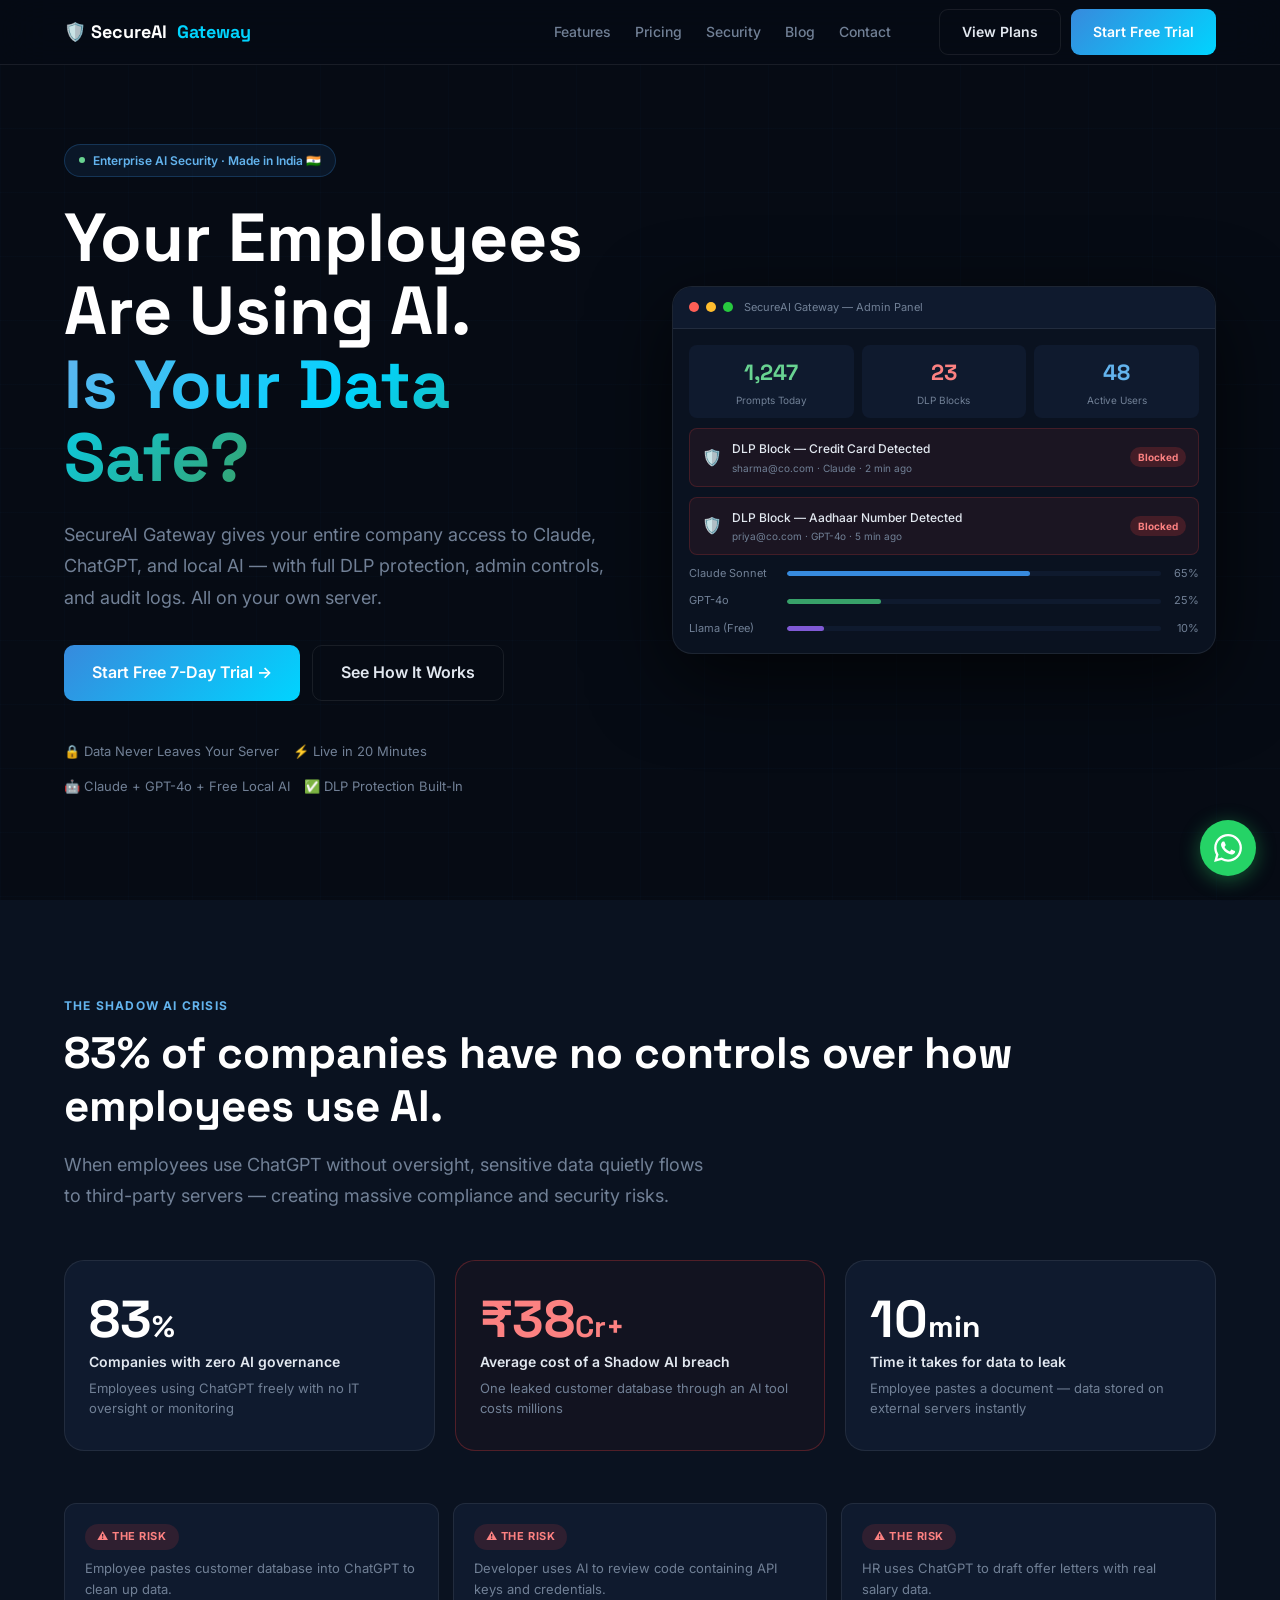
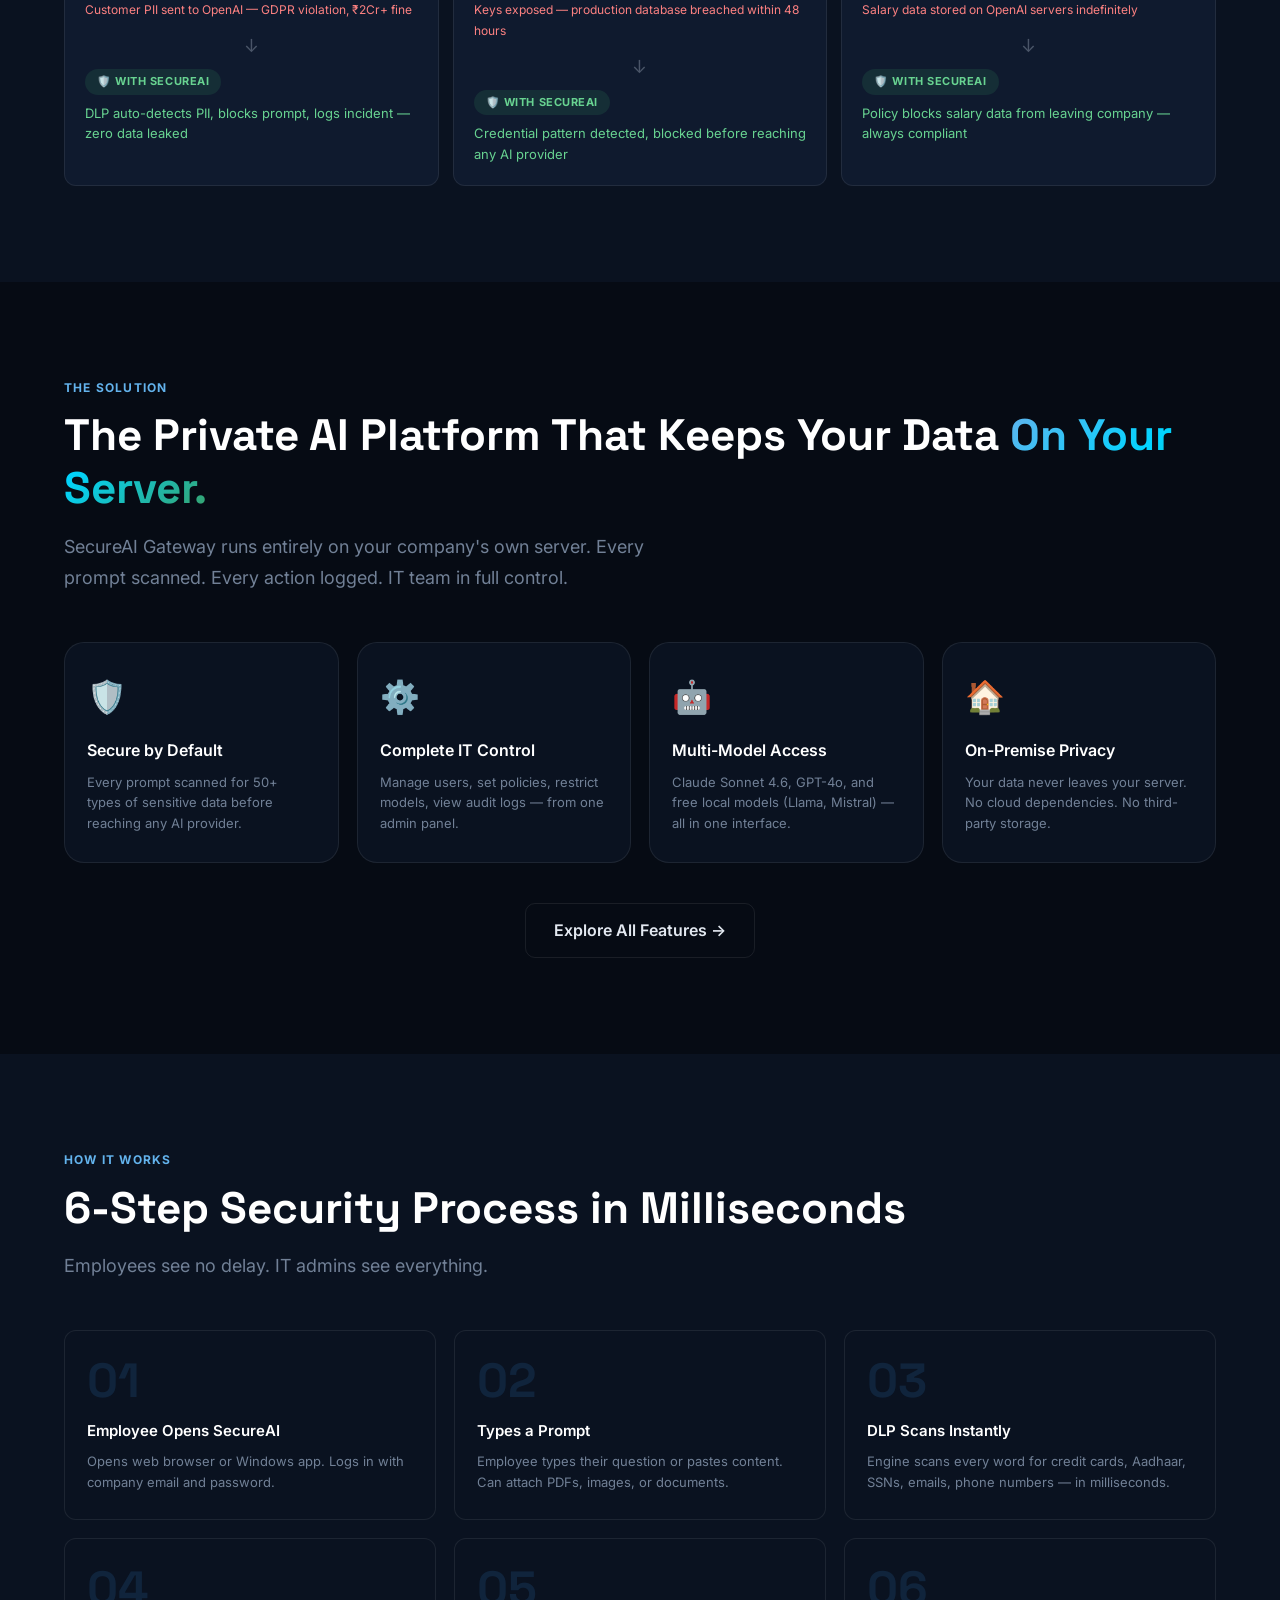
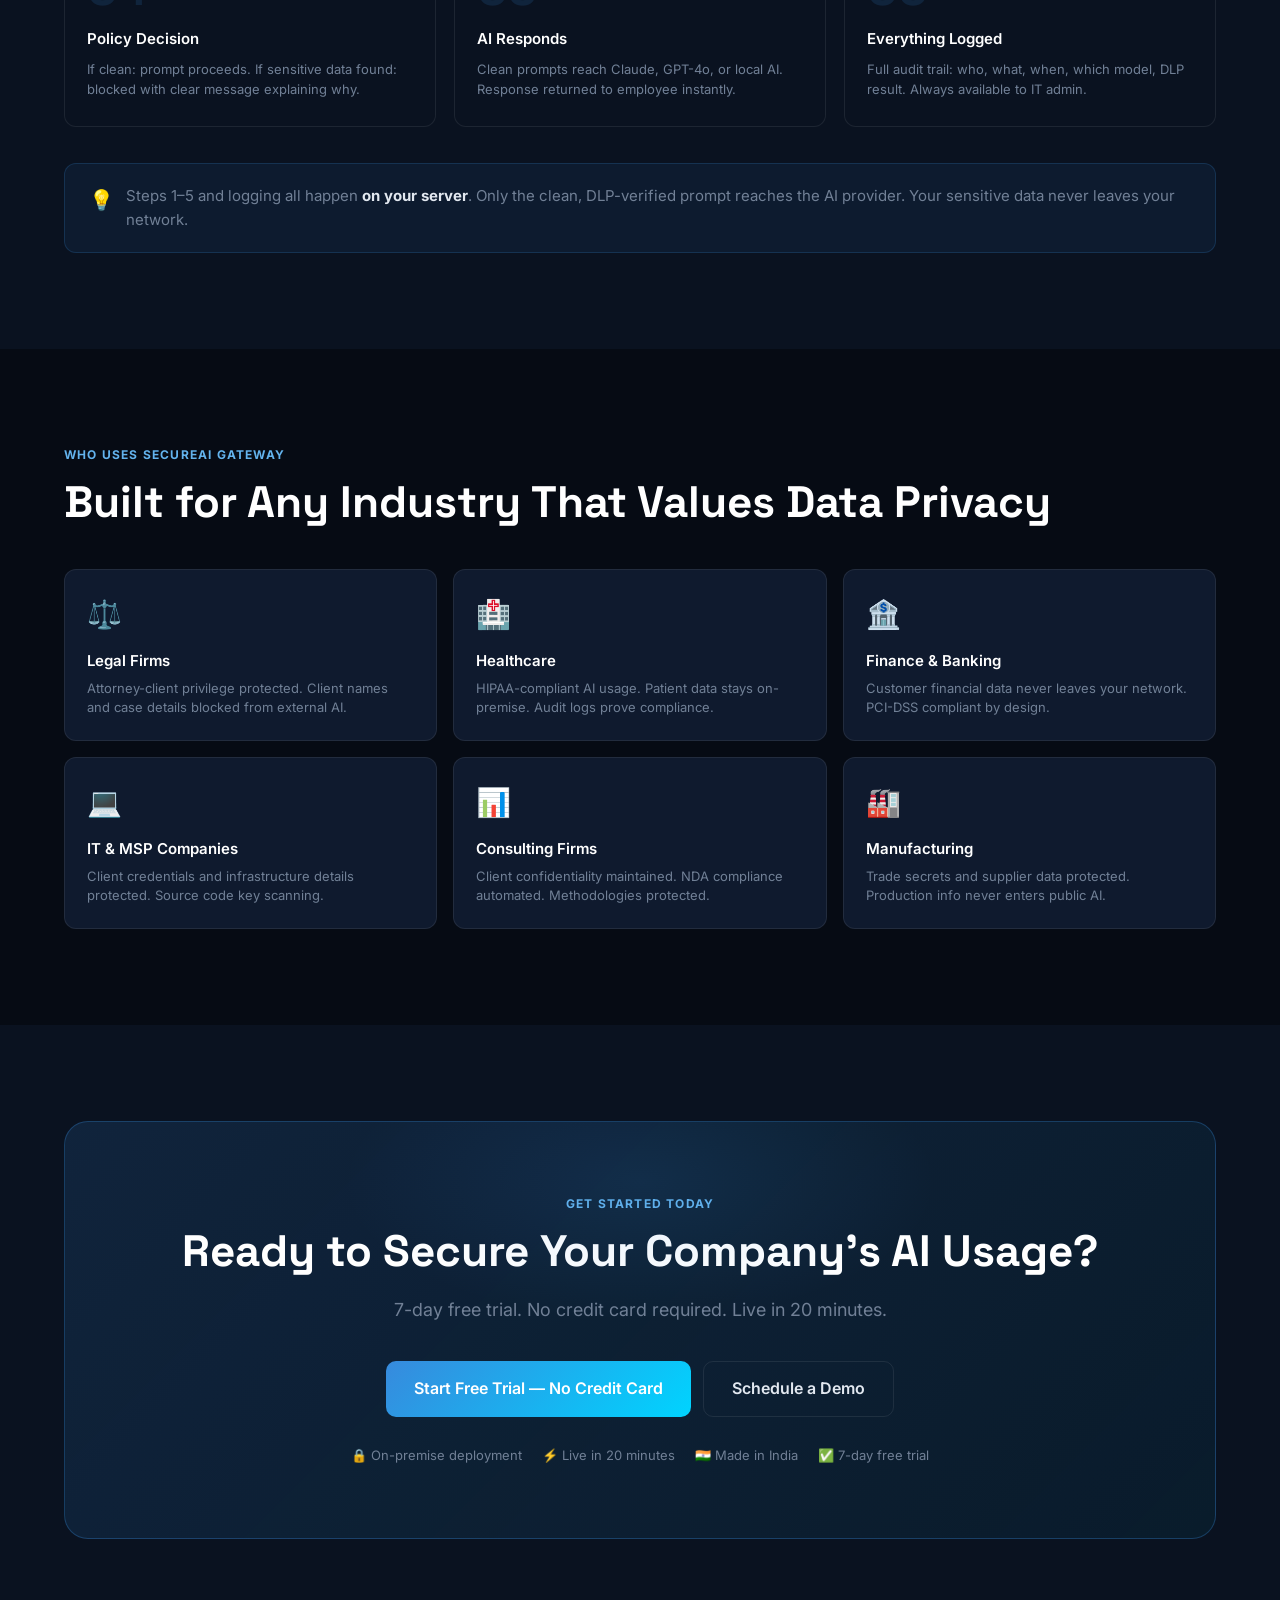
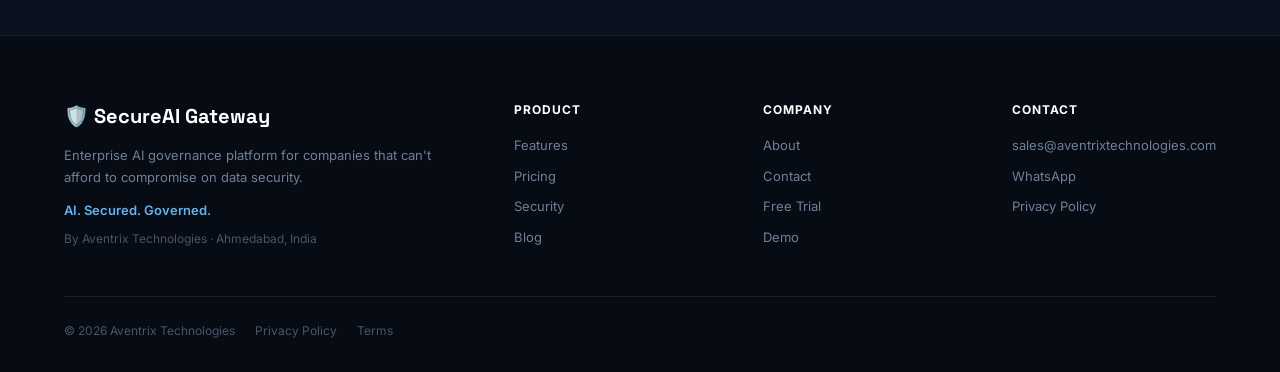
==== commit 33f6f66a: "v2: Multi-page site — contact form via own backend (email + WhatsApp notify), no Netlify Forms" ====
--- a/index.html
+++ b/index.html
@@ -1,756 +1,292 @@
 <!DOCTYPE html>
 <html lang="en">
 <head>
-<meta charset="UTF-8">
-<meta name="viewport" content="width=device-width, initial-scale=1.0">
-<title>SecureAI Gateway — Enterprise AI Security Platform</title>
-<meta name="description" content="Secure your company's AI usage. On-premise platform with DLP, admin controls, and audit logs. Claude + GPT + free local AI. From ₹3,500/month.">
-<meta property="og:title" content="SecureAI Gateway — Enterprise AI Security Platform">
-<meta property="og:description" content="Your employees are using AI. Is your company data safe? On-premise AI governance platform with built-in DLP protection.">
-<meta property="og:url" content="https://aventrixtechnologies.com">
+<meta charset="UTF-8"><meta name="viewport" content="width=device-width,initial-scale=1">
+<title>SecureAI Gateway — Enterprise AI Security Platform | Aventrix Technologies</title>
+<meta name="description" content="Secure your company's AI usage. On-premise platform with DLP protection, admin controls, and audit logs. Claude + GPT + free local AI.">
 <link rel="preconnect" href="https://fonts.googleapis.com">
-<link href="https://fonts.googleapis.com/css2?family=Inter:wght@300;400;500;600;700&family=Space+Grotesk:wght@400;500;600;700&display=swap" rel="stylesheet">
+<link href="https://fonts.googleapis.com/css2?family=Inter:wght@300;400;500;600;700&family=Space+Grotesk:wght@500;600;700&display=swap" rel="stylesheet">
 <link rel="stylesheet" href="style.css">
+<style>
+/* Hero */
+.hero{min-height:100vh;display:flex;align-items:center;padding:120px 0 80px;position:relative}
+.hero-inner{display:grid;grid-template-columns:1fr 1fr;gap:64px;align-items:center}
+.badge{display:inline-flex;align-items:center;gap:8px;background:rgba(55,138,221,.1);border:1px solid rgba(55,138,221,.25);color:var(--blue-l);font-size:12px;font-weight:600;padding:6px 14px;border-radius:20px;margin-bottom:24px}
+.dot{width:6px;height:6px;border-radius:50%;background:var(--green-l);animation:pulse 2s infinite}
+@keyframes pulse{0%,100%{opacity:1}50%{opacity:.3}}
+.hero-title{margin-bottom:24px}
+.hero-cta{display:flex;gap:12px;flex-wrap:wrap;margin-bottom:40px}
+.trust{display:flex;flex-wrap:wrap;gap:14px}
+.trust-i{display:flex;align-items:center;gap:7px;font-size:13px;color:var(--muted)}
+
+/* Dashboard mock */
+.dmock{background:var(--bg2);border:1px solid var(--border);border-radius:var(--r2);overflow:hidden;box-shadow:0 24px 80px rgba(0,0,0,.7)}
+.dmock-bar{display:flex;align-items:center;gap:7px;padding:12px 16px;background:var(--bg3);border-bottom:1px solid var(--border)}
+.d{width:10px;height:10px;border-radius:50%}
+.dr{background:#FF5F56}.dy{background:#FFBD2E}.dg{background:#27C93F}
+.dmock-title{font-size:11px;color:var(--muted);margin-left:4px}
+.dmock-body{padding:16px;display:flex;flex-direction:column;gap:10px}
+.dstats{display:grid;grid-template-columns:1fr 1fr 1fr;gap:8px}
+.dstat{background:var(--bg3);border-radius:8px;padding:10px;text-align:center}
+.dval{font-family:'Space Grotesk',sans-serif;font-size:22px;font-weight:700}
+.dlabel{font-size:10px;color:var(--muted);margin-top:2px}
+.dalert{display:flex;align-items:center;gap:10px;background:rgba(229,62,62,.08);border:1px solid rgba(229,62,62,.2);border-radius:8px;padding:10px 12px}
+.at{font-size:12px;font-weight:500}
+.as{font-size:10px;color:var(--muted);margin-top:1px}
+.ab{margin-left:auto;background:rgba(229,62,62,.2);color:var(--red-l);font-size:10px;font-weight:700;padding:2px 8px;border-radius:10px}
+.dbar-row{display:flex;align-items:center;gap:8px}
+.dbar-label{font-size:11px;color:var(--muted);width:90px;flex-shrink:0}
+.dbar{flex:1;height:5px;background:var(--bg3);border-radius:3px;overflow:hidden}
+.dbar-fill{height:100%;border-radius:3px}
+.dbar-pct{font-size:11px;color:var(--muted);width:30px;text-align:right}
+
+/* Stats section */
+.stats-grid{display:grid;grid-template-columns:repeat(3,1fr);gap:20px;margin-bottom:52px}
+.stat-card{background:var(--bg3);border:1px solid var(--border);border-radius:var(--r2);padding:32px 24px;transition:border-color .2s}
+.stat-card:hover{border-color:var(--border-h)}
+.stat-card.danger{border-color:rgba(229,62,62,.3);background:rgba(229,62,62,.04)}
+.stat-card.danger .stat-num{color:var(--red-l)}
+
+/* Scenarios */
+.scenarios{display:grid;grid-template-columns:repeat(3,1fr);gap:14px}
+.sc{background:var(--bg3);border:1px solid var(--border);border-radius:var(--r);padding:20px;font-size:13px;color:var(--muted);line-height:1.6}
+.sc-risk{margin-bottom:12px}
+.sc-divider{text-align:center;font-size:18px;color:var(--dim);margin:8px 0}
+.sc-fix{color:var(--green-l)}
+
+/* Pillars */
+.pillars{display:grid;grid-template-columns:repeat(4,1fr);gap:18px}
+.pillar{background:var(--bg2);border:1px solid var(--border);border-radius:var(--r2);padding:28px 22px;transition:all .2s}
+.pillar:hover{border-color:var(--border-h);transform:translateY(-2px)}
+.pillar-icon{font-size:32px;margin-bottom:16px}
+.pillar h3{font-size:16px;font-weight:600;color:#fff;margin-bottom:8px}
+.pillar p{font-size:13px;color:var(--muted);line-height:1.6}
+
+/* How it works */
+.steps{display:grid;grid-template-columns:repeat(3,1fr);gap:18px}
+.step{background:var(--bg2);border:1px solid var(--border);border-radius:var(--r);padding:26px 22px;transition:border-color .2s}
+.step:hover{border-color:var(--border-h)}
+.step h4{font-size:15px;font-weight:600;color:#fff;margin-bottom:8px}
+.step p{font-size:13px;color:var(--muted);line-height:1.6}
+
+/* Industries */
+.ind-grid{display:grid;grid-template-columns:repeat(3,1fr);gap:16px}
+.ind{background:var(--bg3);border:1px solid var(--border);border-radius:var(--r);padding:22px;transition:all .2s}
+.ind:hover{border-color:var(--border-h);transform:translateY(-2px)}
+.ind-icon{font-size:28px;margin-bottom:12px;display:block}
+.ind h4{font-size:15px;font-weight:600;color:#fff;margin-bottom:6px}
+.ind p{font-size:13px;color:var(--muted);line-height:1.5}
+
+/* CTA banner */
+.cta-banner{background:linear-gradient(135deg,rgba(55,138,221,.15),rgba(0,212,255,.05));border:1px solid rgba(55,138,221,.3);border-radius:24px;padding:72px 48px;text-align:center;position:relative;overflow:hidden}
+.cta-glow{position:absolute;top:-80px;left:50%;transform:translateX(-50%);width:600px;height:280px;background:radial-gradient(ellipse,rgba(55,138,221,.12),transparent 70%);pointer-events:none}
+.cta-btns{display:flex;gap:12px;justify-content:center;flex-wrap:wrap;margin-bottom:28px}
+.cta-trust{display:flex;gap:20px;justify-content:center;flex-wrap:wrap;font-size:13px;color:var(--muted)}
+
+@media(max-width:900px){
+  .hero-inner{grid-template-columns:1fr;text-align:center}
+  .hero-cta,.trust{justify-content:center}
+  .pillars,.steps,.ind-grid,.stats-grid,.scenarios{grid-template-columns:1fr 1fr}
+}
+@media(max-width:550px){
+  .pillars,.steps,.ind-grid,.stats-grid,.scenarios{grid-template-columns:1fr}
+  .cta-banner{padding:48px 24px}
+}
+</style>
 </head>
 <body>
+<div class="grid-bg"></div>
 
 <!-- NAV -->
-<nav class="nav" id="nav">
-  <div class="nav-inner">
-    <a href="/" class="nav-logo">
-      <span class="logo-shield">🛡️</span>
-      <span class="logo-text">SecureAI <span class="logo-accent">Gateway</span></span>
-    </a>
+<nav class="nav">
+  <div class="nav-in">
+    <a href="index.html" class="logo">🛡️ SecureAI <span>Gateway</span></a>
     <div class="nav-links">
-      <a href="#features">Features</a>
-      <a href="#how-it-works">How It Works</a>
-      <a href="#pricing">Pricing</a>
+      <a href="features.html">Features</a>
+      <a href="pricing.html">Pricing</a>
+      <a href="security.html">Security</a>
       <a href="blog.html">Blog</a>
-      <a href="#faq">FAQ</a>
-      <a href="#contact">Contact</a>
+      <a href="contact.html">Contact</a>
     </div>
     <div class="nav-cta">
-      <a href="#pricing" class="btn-ghost">View Pricing</a>
-      <a href="#contact" class="btn-primary">Start Free Trial</a>
-    </div>
-    <button class="nav-burger" onclick="toggleMenu()">☰</button>
-  </div>
-  <div class="nav-mobile" id="navMobile">
-    <a href="#features">Features</a>
-    <a href="#how-it-works">How It Works</a>
-    <a href="#pricing">Pricing</a>
+      <a href="pricing.html" class="btn btn-g">View Plans</a>
+      <a href="contact.html" class="btn btn-p">Start Free Trial</a>
+    </div>
+    <button class="burger" onclick="toggleMenu()">☰</button>
+  </div>
+  <div class="mob-menu" id="mobMenu">
+    <a href="features.html">Features</a>
+    <a href="pricing.html">Pricing</a>
+    <a href="security.html">Security</a>
     <a href="blog.html">Blog</a>
-    <a href="#faq">FAQ</a>
-    <a href="#contact">Contact</a>
-    <a href="#contact" class="btn-primary" style="margin-top:8px">Start Free Trial</a>
+    <a href="contact.html">Contact</a>
+    <a href="contact.html" class="btn btn-p" style="text-align:center;margin-top:4px">Start Free Trial</a>
   </div>
 </nav>
 
 <!-- HERO -->
 <section class="hero">
-  <div class="hero-grid-bg"></div>
-  <div class="container">
-    <div class="hero-badge">
-      <span class="badge-dot"></span>
-      Enterprise AI Governance · Made in India
-    </div>
-    <h1 class="hero-title">
-      Your Employees Are<br>
-      Using AI. Is Your<br>
-      <span class="gradient-text">Company Data Safe?</span>
-    </h1>
-    <p class="hero-sub">
-      SecureAI Gateway gives your entire company access to Claude, ChatGPT, and local AI models — with full DLP protection, admin controls, and audit logs. All running on your own server.
-    </p>
-    <div class="hero-cta">
-      <a href="#contact" class="btn-primary btn-lg">
-        Start Free 7-Day Trial
-        <svg width="16" height="16" viewBox="0 0 16 16" fill="none"><path d="M3 8h10M9 4l4 4-4 4" stroke="currentColor" stroke-width="1.5" stroke-linecap="round" stroke-linejoin="round"/></svg>
-      </a>
-      <a href="#how-it-works" class="btn-ghost btn-lg">
-        <svg width="16" height="16" viewBox="0 0 16 16" fill="none"><circle cx="8" cy="8" r="6.5" stroke="currentColor" stroke-width="1.5"/><path d="M6.5 5.5L10.5 8l-4 2.5V5.5z" fill="currentColor"/></svg>
-        Watch How It Works
-      </a>
-    </div>
-    <div class="hero-trust">
-      <div class="trust-item">
-        <span class="trust-icon">🔒</span>
-        <span>On-Premise — Data Never Leaves Your Server</span>
-      </div>
-      <div class="trust-item">
-        <span class="trust-icon">⚡</span>
-        <span>Live in 20 Minutes — Single .EXE Installer</span>
-      </div>
-      <div class="trust-item">
-        <span class="trust-icon">🤖</span>
-        <span>Claude + GPT-4o + Free Local AI</span>
-      </div>
-      <div class="trust-item">
-        <span class="trust-icon">✅</span>
-        <span>DLP Protection Built-In</span>
-      </div>
-    </div>
-  </div>
-  <div class="hero-visual">
-    <div class="dashboard-mock">
-      <div class="mock-header">
-        <div class="mock-dot red"></div>
-        <div class="mock-dot yellow"></div>
-        <div class="mock-dot green"></div>
-        <span class="mock-title">SecureAI Gateway — Admin Panel</span>
-      </div>
-      <div class="mock-body">
-        <div class="mock-stat-row">
-          <div class="mock-stat">
-            <div class="mock-stat-val green-text">1,247</div>
-            <div class="mock-stat-label">Prompts Today</div>
+  <div class="container">
+    <div class="hero-inner">
+      <div>
+        <div class="badge"><span class="dot"></span> Enterprise AI Security · Made in India 🇮🇳</div>
+        <h1 class="h1 hero-title">
+          Your Employees<br>Are Using AI.<br>
+          <span class="grad-text">Is Your Data Safe?</span>
+        </h1>
+        <p class="lead" style="margin-bottom:32px">SecureAI Gateway gives your entire company access to Claude, ChatGPT, and local AI — with full DLP protection, admin controls, and audit logs. All on your own server.</p>
+        <div class="hero-cta">
+          <a href="contact.html" class="btn btn-p btn-lg">Start Free 7-Day Trial →</a>
+          <a href="features.html" class="btn btn-g btn-lg">See How It Works</a>
+        </div>
+        <div class="trust">
+          <div class="trust-i">🔒 Data Never Leaves Your Server</div>
+          <div class="trust-i">⚡ Live in 20 Minutes</div>
+          <div class="trust-i">🤖 Claude + GPT-4o + Free Local AI</div>
+          <div class="trust-i">✅ DLP Protection Built-In</div>
+        </div>
+      </div>
+      <div>
+        <div class="dmock">
+          <div class="dmock-bar">
+            <div class="d dr"></div><div class="d dy"></div><div class="d dg"></div>
+            <span class="dmock-title">SecureAI Gateway — Admin Panel</span>
           </div>
-          <div class="mock-stat">
-            <div class="mock-stat-val red-text">23</div>
-            <div class="mock-stat-label">DLP Blocks</div>
-          </div>
-          <div class="mock-stat">
-            <div class="mock-stat-val blue-text">48</div>
-            <div class="mock-stat-label">Active Users</div>
+          <div class="dmock-body">
+            <div class="dstats">
+              <div class="dstat"><div class="dval" style="color:var(--green-l)">1,247</div><div class="dlabel">Prompts Today</div></div>
+              <div class="dstat"><div class="dval" style="color:var(--red-l)">23</div><div class="dlabel">DLP Blocks</div></div>
+              <div class="dstat"><div class="dval" style="color:var(--blue-l)">48</div><div class="dlabel">Active Users</div></div>
+            </div>
+            <div class="dalert">
+              <span style="font-size:16px">🛡️</span>
+              <div><div class="at">DLP Block — Credit Card Detected</div><div class="as">sharma@co.com · Claude · 2 min ago</div></div>
+              <div class="ab">Blocked</div>
+            </div>
+            <div class="dalert">
+              <span style="font-size:16px">🛡️</span>
+              <div><div class="at">DLP Block — Aadhaar Number Detected</div><div class="as">priya@co.com · GPT-4o · 5 min ago</div></div>
+              <div class="ab">Blocked</div>
+            </div>
+            <div class="dbar-row"><span class="dbar-label">Claude Sonnet</span><div class="dbar"><div class="dbar-fill" style="width:65%;background:var(--blue)"></div></div><span class="dbar-pct">65%</span></div>
+            <div class="dbar-row"><span class="dbar-label">GPT-4o</span><div class="dbar"><div class="dbar-fill" style="width:25%;background:var(--green)"></div></div><span class="dbar-pct">25%</span></div>
+            <div class="dbar-row"><span class="dbar-label">Llama (Free)</span><div class="dbar"><div class="dbar-fill" style="width:10%;background:#805AD5"></div></div><span class="dbar-pct">10%</span></div>
           </div>
         </div>
-        <div class="mock-alert">
-          <span class="alert-icon">🛡️</span>
-          <div>
-            <div class="alert-title">DLP Block — Credit Card Detected</div>
-            <div class="alert-sub">User: sharma@company.com · Model: Claude · 2 min ago</div>
-          </div>
-          <span class="alert-badge">Blocked</span>
-        </div>
-        <div class="mock-alert">
-          <span class="alert-icon">🛡️</span>
-          <div>
-            <div class="alert-title">DLP Block — Aadhaar Number Detected</div>
-            <div class="alert-sub">User: priya@company.com · Model: GPT-4o · 5 min ago</div>
-          </div>
-          <span class="alert-badge">Blocked</span>
-        </div>
-        <div class="mock-bar-row">
-          <span class="mock-bar-label">Claude Sonnet</span>
-          <div class="mock-bar"><div class="mock-bar-fill" style="width:65%"></div></div>
-          <span class="mock-bar-pct">65%</span>
-        </div>
-        <div class="mock-bar-row">
-          <span class="mock-bar-label">GPT-4o</span>
-          <div class="mock-bar"><div class="mock-bar-fill" style="width:25%;background:#10B981"></div></div>
-          <span class="mock-bar-pct">25%</span>
-        </div>
-        <div class="mock-bar-row">
-          <span class="mock-bar-label">Llama (Local)</span>
-          <div class="mock-bar"><div class="mock-bar-fill" style="width:10%;background:#8B5CF6"></div></div>
-          <span class="mock-bar-pct">10%</span>
-        </div>
-      </div>
-    </div>
-  </div>
-</section>
-
-<!-- PROBLEM STATS -->
-<section class="stats-section">
-  <div class="container">
-    <p class="stats-eyebrow">The Shadow AI Problem</p>
-    <h2 class="stats-title">83% of companies have no controls over how employees use AI. Is yours one of them?</h2>
+      </div>
+    </div>
+  </div>
+</section>
+
+<!-- PROBLEM -->
+<section class="alt">
+  <div class="container">
+    <div class="eyebrow reveal">The Shadow AI Crisis</div>
+    <h2 class="h2 reveal">83% of companies have no controls over how employees use AI.</h2>
+    <p class="lead reveal" style="margin-bottom:48px">When employees use ChatGPT without oversight, sensitive data quietly flows to third-party servers — creating massive compliance and security risks.</p>
     <div class="stats-grid">
-      <div class="stat-card">
-        <div class="stat-number">83<span class="stat-pct">%</span></div>
+      <div class="stat-card reveal">
+        <div class="stat-num">83<span style="font-size:30px">%</span></div>
         <div class="stat-label">Companies with zero AI governance</div>
-        <div class="stat-desc">Employees using ChatGPT freely with no controls or monitoring</div>
-      </div>
-      <div class="stat-card stat-card-accent">
-        <div class="stat-number">₹38<span class="stat-pct">Cr+</span></div>
+        <div class="stat-desc">Employees using ChatGPT freely with no IT oversight or monitoring</div>
+      </div>
+      <div class="stat-card danger reveal">
+        <div class="stat-num">₹38<span style="font-size:30px">Cr+</span></div>
         <div class="stat-label">Average cost of a Shadow AI breach</div>
         <div class="stat-desc">One leaked customer database through an AI tool costs millions</div>
       </div>
-      <div class="stat-card">
-        <div class="stat-number">10<span class="stat-pct">min</span></div>
+      <div class="stat-card reveal">
+        <div class="stat-num">10<span style="font-size:30px">min</span></div>
         <div class="stat-label">Time it takes for data to leak</div>
-        <div class="stat-desc">Employee pastes confidential doc into ChatGPT — data stored instantly</div>
-      </div>
-    </div>
-    <div class="scenario-grid">
-      <div class="scenario-card">
-        <div class="scenario-risk">
-          <div class="scenario-tag risk">⚠️ The Risk</div>
-          <p>Employee pastes customer database into ChatGPT to 'clean up the data'</p>
-          <p class="risk-text">Customer PII sent to OpenAI servers — GDPR violation, potential ₹2 crore fine</p>
-        </div>
-        <div class="scenario-arrow">→</div>
-        <div class="scenario-safe">
-          <div class="scenario-tag safe">🛡️ With SecureAI Gateway</div>
-          <p class="safe-text">DLP auto-detects PII, blocks prompt, logs the incident — zero data leaked</p>
-        </div>
-      </div>
-      <div class="scenario-card">
-        <div class="scenario-risk">
-          <div class="scenario-tag risk">⚠️ The Risk</div>
-          <p>Developer uses AI to review code containing API keys and credentials</p>
-          <p class="risk-text">API keys exposed — production database compromised within 48 hours</p>
-        </div>
-        <div class="scenario-arrow">→</div>
-        <div class="scenario-safe">
-          <div class="scenario-tag safe">🛡️ With SecureAI Gateway</div>
-          <p class="safe-text">DLP detects credential patterns, blocks the prompt before it reaches AI</p>
-        </div>
-      </div>
-      <div class="scenario-card">
-        <div class="scenario-risk">
-          <div class="scenario-tag risk">⚠️ The Risk</div>
-          <p>HR manager uses ChatGPT to draft offer letters with real salary data</p>
-          <p class="risk-text">Employee salary data stored on OpenAI servers indefinitely</p>
-        </div>
-        <div class="scenario-arrow">→</div>
-        <div class="scenario-safe">
-          <div class="scenario-tag safe">🛡️ With SecureAI Gateway</div>
-          <p class="safe-text">Policy blocks salary data from leaving company — compliant always</p>
-        </div>
+        <div class="stat-desc">Employee pastes a document — data stored on external servers instantly</div>
+      </div>
+    </div>
+    <div class="scenarios">
+      <div class="sc reveal">
+        <div class="sc-risk"><span class="tag tag-red" style="margin-bottom:8px">⚠️ The Risk</span><br>Employee pastes customer database into ChatGPT to clean up data.<br><span style="color:var(--red-l);font-size:12px">Customer PII sent to OpenAI — GDPR violation, ₹2Cr+ fine</span></div>
+        <div class="sc-divider">↓</div>
+        <div><span class="tag tag-green" style="margin-bottom:8px">🛡️ With SecureAI</span><br><span class="sc-fix">DLP auto-detects PII, blocks prompt, logs incident — zero data leaked</span></div>
+      </div>
+      <div class="sc reveal">
+        <div class="sc-risk"><span class="tag tag-red" style="margin-bottom:8px">⚠️ The Risk</span><br>Developer uses AI to review code containing API keys and credentials.<br><span style="color:var(--red-l);font-size:12px">Keys exposed — production database breached within 48 hours</span></div>
+        <div class="sc-divider">↓</div>
+        <div><span class="tag tag-green" style="margin-bottom:8px">🛡️ With SecureAI</span><br><span class="sc-fix">Credential pattern detected, blocked before reaching any AI provider</span></div>
+      </div>
+      <div class="sc reveal">
+        <div class="sc-risk"><span class="tag tag-red" style="margin-bottom:8px">⚠️ The Risk</span><br>HR uses ChatGPT to draft offer letters with real salary data.<br><span style="color:var(--red-l);font-size:12px">Salary data stored on OpenAI servers indefinitely</span></div>
+        <div class="sc-divider">↓</div>
+        <div><span class="tag tag-green" style="margin-bottom:8px">🛡️ With SecureAI</span><br><span class="sc-fix">Policy blocks salary data from leaving company — always compliant</span></div>
       </div>
     </div>
   </div>
 </section>
 
 <!-- WHAT IS IT -->
-<section class="product-intro">
-  <div class="container">
-    <p class="section-eyebrow">The Solution</p>
-    <h2 class="section-title">The Private AI Platform That Keeps Your Data Where It Belongs — <span class="gradient-text">On Your Server.</span></h2>
-    <p class="section-sub">SecureAI Gateway is enterprise AI access software that runs entirely on your company's own server. Every employee gets a professional AI chat interface. Every prompt passes through intelligent DLP scanning. Every interaction is logged for compliance. And your IT team has complete control.</p>
-    <div class="pillars-grid">
-      <div class="pillar-card">
-        <div class="pillar-icon">🛡️</div>
-        <h3>Secure by Default</h3>
-        <p>Every prompt automatically scanned for 50+ types of sensitive data before reaching any AI provider.</p>
-      </div>
-      <div class="pillar-card">
-        <div class="pillar-icon">⚙️</div>
-        <h3>Complete IT Control</h3>
-        <p>Admin panel to manage users, set policies, restrict models, view audit logs, and control every aspect of AI usage.</p>
-      </div>
-      <div class="pillar-card">
-        <div class="pillar-icon">🤖</div>
-        <h3>Multi-Model Access</h3>
-        <p>Claude Sonnet 4.6, GPT-4o, and free local models (Llama, Mistral) — all in one interface. One cost.</p>
-      </div>
-      <div class="pillar-card">
-        <div class="pillar-icon">🏠</div>
-        <h3>On-Premise Privacy</h3>
-        <p>Your data never leaves your server. No cloud dependencies. No third-party storage. 100% yours.</p>
-      </div>
-    </div>
-  </div>
-</section>
-
-<!-- FEATURES -->
-<section class="features" id="features">
-  <div class="container">
-    <p class="section-eyebrow">Core Features</p>
-    <h2 class="section-title">Everything Your IT Team Needs to Govern AI.</h2>
-
-    <div class="feature-block">
-      <div class="feature-content">
-        <div class="feature-tag">Data Loss Prevention</div>
-        <h3>Stop Data Leaks Before They Happen — Automatically</h3>
-        <p>Our built-in DLP engine powered by Microsoft Presidio scans every AI prompt in real-time. Before any text reaches Claude, ChatGPT, or any AI provider, our engine checks for over 50 types of sensitive information.</p>
-        <div class="dlp-grid">
-          <div class="dlp-col">
-            <div class="dlp-title">Financial Data</div>
-            <div class="dlp-item">✓ Credit card numbers</div>
-            <div class="dlp-item">✓ Bank account numbers</div>
-            <div class="dlp-item">✓ UPI transaction IDs</div>
-            <div class="dlp-item">✓ PAN card numbers</div>
-            <div class="dlp-item">✓ Salary and payroll data</div>
-          </div>
-          <div class="dlp-col">
-            <div class="dlp-title">Personal Data</div>
-            <div class="dlp-item">✓ Aadhaar card numbers</div>
-            <div class="dlp-item">✓ Passport numbers</div>
-            <div class="dlp-item">✓ Phone numbers</div>
-            <div class="dlp-item">✓ Email addresses</div>
-            <div class="dlp-item">✓ Custom keywords + regex</div>
-          </div>
-        </div>
-      </div>
-      <div class="feature-visual">
-        <div class="dlp-demo">
-          <div class="dlp-demo-header">DLP Engine — Live Scanning</div>
-          <div class="dlp-demo-prompt">
-            <span class="prompt-safe">Please analyze this customer feedback and summarize key themes. The customer </span><span class="prompt-flagged">Aadhaar: 4567 8901 2345</span><span class="prompt-safe"> reported issues with...</span>
-          </div>
-          <div class="dlp-demo-result blocked">
-            <span>🚫 BLOCKED — Aadhaar Number Detected</span>
-            <span class="dlp-action">Action: Block · Logged · Admin Notified</span>
-          </div>
-          <div class="dlp-demo-prompt" style="margin-top:12px">
-            <span class="prompt-safe">Summarize this quarterly report and highlight the key growth metrics for Q3.</span>
-          </div>
-          <div class="dlp-demo-result allowed">
-            <span>✅ ALLOWED — No sensitive data detected</span>
-            <span class="dlp-action">Forwarded to Claude Sonnet 4.6</span>
-          </div>
-        </div>
-      </div>
-    </div>
-
-    <div class="feature-block reverse">
-      <div class="feature-content">
-        <div class="feature-tag">Multi-Model AI</div>
-        <h3>One Platform. Every AI Model. Your Choice.</h3>
-        <p>Instead of paying for separate ChatGPT and Claude subscriptions, SecureAI Gateway gives your team access to multiple AI models in one secure interface.</p>
-        <div class="model-table">
-          <div class="model-row header">
-            <span>Model</span><span>Best For</span><span>Cost</span>
-          </div>
-          <div class="model-row">
-            <span><strong>Claude Sonnet 4.6</strong></span>
-            <span>Documents, analysis, complex reasoning</span>
-            <span class="cost-paid">Paid API</span>
-          </div>
-          <div class="model-row">
-            <span><strong>GPT-4o</strong></span>
-            <span>General tasks, creative writing, coding</span>
-            <span class="cost-paid">Paid API</span>
-          </div>
-          <div class="model-row">
-            <span><strong>Llama 3.2</strong></span>
-            <span>Sensitive queries, high-volume tasks</span>
-            <span class="cost-free">FREE — Local</span>
-          </div>
-          <div class="model-row">
-            <span><strong>Mistral</strong></span>
-            <span>Alternative local, multilingual</span>
-            <span class="cost-free">FREE — Local</span>
-          </div>
-        </div>
-      </div>
-      <div class="feature-visual">
-        <div class="model-selector-mock">
-          <div class="ms-header">Employee Chat Interface</div>
-          <div class="ms-model-pick">
-            <div class="ms-model active">🟣 Claude Sonnet 4.6</div>
-            <div class="ms-model">🟢 GPT-4o</div>
-            <div class="ms-model">🔵 Llama 3.2 (Free)</div>
-          </div>
-          <div class="ms-chat">
-            <div class="ms-msg user">Summarize our Q3 financial report</div>
-            <div class="ms-msg ai">Based on the Q3 report, key highlights include: revenue grew 23% YoY reaching ₹4.2Cr, EBITDA margins improved to 18%...</div>
-          </div>
-          <div class="ms-protected">🛡️ DLP Protected · All prompts scanned · Audit logged</div>
-        </div>
-      </div>
-    </div>
-
-    <div class="feature-block">
-      <div class="feature-content">
-        <div class="feature-tag">Complete Audit Logs</div>
-        <h3>Built for Companies That Take Compliance Seriously</h3>
-        <p>Every AI interaction logged with timestamp, user, model, result. CSV export for auditor review. Prove compliance with HIPAA, GDPR, DPDP, SOC 2 — out of the box.</p>
-        <div class="compliance-grid">
-          <div class="compliance-item">
-            <span class="comp-icon">🏥</span>
-            <span>HIPAA Ready</span>
-          </div>
-          <div class="compliance-item">
-            <span class="comp-icon">🇪🇺</span>
-            <span>GDPR Compliant</span>
-          </div>
-          <div class="compliance-item">
-            <span class="comp-icon">🇮🇳</span>
-            <span>DPDP Act</span>
-          </div>
-          <div class="compliance-item">
-            <span class="comp-icon">🔐</span>
-            <span>SOC 2 Ready</span>
-          </div>
-          <div class="compliance-item">
-            <span class="comp-icon">💳</span>
-            <span>PCI-DSS</span>
-          </div>
-          <div class="compliance-item">
-            <span class="comp-icon">📋</span>
-            <span>ISO 27001</span>
-          </div>
-        </div>
-      </div>
-      <div class="feature-visual">
-        <div class="audit-mock">
-          <div class="audit-header">Audit Log — Last 24 Hours</div>
-          <div class="audit-row">
-            <span class="audit-user">sharma@co.com</span>
-            <span class="audit-model">Claude</span>
-            <span class="audit-status allowed-badge">Allowed</span>
-            <span class="audit-time">2 min ago</span>
-          </div>
-          <div class="audit-row">
-            <span class="audit-user">priya@co.com</span>
-            <span class="audit-model">GPT-4o</span>
-            <span class="audit-status blocked-badge">Blocked</span>
-            <span class="audit-time">5 min ago</span>
-          </div>
-          <div class="audit-row">
-            <span class="audit-user">raj@co.com</span>
-            <span class="audit-model">Llama</span>
-            <span class="audit-status allowed-badge">Allowed</span>
-            <span class="audit-time">12 min ago</span>
-          </div>
-          <div class="audit-row">
-            <span class="audit-user">meera@co.com</span>
-            <span class="audit-model">Claude</span>
-            <span class="audit-status blocked-badge">Blocked</span>
-            <span class="audit-time">18 min ago</span>
-          </div>
-          <div class="audit-export">📥 Export to CSV for auditors</div>
-        </div>
-      </div>
+<section class="dark">
+  <div class="container">
+    <div class="eyebrow reveal">The Solution</div>
+    <h2 class="h2 reveal">The Private AI Platform That Keeps Your Data <span class="grad-text">On Your Server.</span></h2>
+    <p class="lead reveal" style="margin-bottom:48px">SecureAI Gateway runs entirely on your company's own server. Every prompt scanned. Every action logged. IT team in full control.</p>
+    <div class="pillars">
+      <div class="pillar reveal"><div class="pillar-icon">🛡️</div><h3>Secure by Default</h3><p>Every prompt scanned for 50+ types of sensitive data before reaching any AI provider.</p></div>
+      <div class="pillar reveal"><div class="pillar-icon">⚙️</div><h3>Complete IT Control</h3><p>Manage users, set policies, restrict models, view audit logs — from one admin panel.</p></div>
+      <div class="pillar reveal"><div class="pillar-icon">🤖</div><h3>Multi-Model Access</h3><p>Claude Sonnet 4.6, GPT-4o, and free local models (Llama, Mistral) — all in one interface.</p></div>
+      <div class="pillar reveal"><div class="pillar-icon">🏠</div><h3>On-Premise Privacy</h3><p>Your data never leaves your server. No cloud dependencies. No third-party storage.</p></div>
+    </div>
+    <div style="text-align:center;margin-top:40px">
+      <a href="features.html" class="btn btn-g btn-lg">Explore All Features →</a>
     </div>
   </div>
 </section>
 
 <!-- HOW IT WORKS -->
-<section class="how-it-works" id="how-it-works">
-  <div class="container">
-    <p class="section-eyebrow">The Process</p>
-    <h2 class="section-title">How SecureAI Gateway Works</h2>
-    <p class="section-sub">Every prompt goes through a 6-step security process in milliseconds. Employees see no delay. IT admins see everything.</p>
-    <div class="steps-grid">
-      <div class="step-card">
-        <div class="step-num">01</div>
-        <h4>Employee Opens SecureAI</h4>
-        <p>Opens web browser or Windows app. Logs in with company email and password.</p>
-      </div>
-      <div class="step-card">
-        <div class="step-num">02</div>
-        <h4>Types a Prompt</h4>
-        <p>Employee types their question or pastes content. Can also attach PDFs, images, or documents.</p>
-      </div>
-      <div class="step-card">
-        <div class="step-num">03</div>
-        <h4>DLP Scans Instantly</h4>
-        <p>Our engine scans every word for credit cards, Aadhaar, SSNs, emails, phone numbers, and custom rules — in milliseconds.</p>
-      </div>
-      <div class="step-card">
-        <div class="step-num">04</div>
-        <h4>Policy Decision</h4>
-        <p>If clean: prompt proceeds. If sensitive data detected: blocked with clear message. Employee sees exactly why.</p>
-      </div>
-      <div class="step-card">
-        <div class="step-num">05</div>
-        <h4>AI Responds</h4>
-        <p>Clean prompts reach Claude, GPT-4o, or local AI. Response returned to employee instantly.</p>
-      </div>
-      <div class="step-card">
-        <div class="step-num">06</div>
-        <h4>Everything Logged</h4>
-        <p>Full audit trail: who asked what, when, which model, DLP result. Always available to IT admin.</p>
-      </div>
-    </div>
-    <div class="architecture-note">
-      <span class="arch-icon">💡</span>
-      <strong>Key point:</strong> Steps 1–5 and the logging all happen <strong>on your server</strong>. Only the clean, DLP-verified prompt reaches the AI provider. Your sensitive data never leaves your network.
-    </div>
-  </div>
-</section>
-
-<!-- PRICING -->
-<section class="pricing" id="pricing">
-  <div class="container">
-    <p class="section-eyebrow">Simple Pricing</p>
-    <h2 class="section-title">No Hidden Fees. No Surprises.</h2>
-    <p class="section-sub">Start with a 7-day free trial on any plan. No credit card required.</p>
-    <p class="section-sub" style="text-align:center;margin:0 auto 48px">All plans include a 7-day free trial. Contact our team for exact pricing tailored to your company size.</p>
-    <div class="pricing-grid">
-      <div class="price-card">
-        <div class="price-name">Starter</div>
-        <div class="price-desc">Small teams up to 10 users</div>
-        <div class="price-amount">
-          <span class="amount enterprise-price">Talk to Sales</span>
-        </div>
-        <a href="#contact" class="btn-price">Contact Sales Team →</a>
-        <div class="price-features">
-          <div class="pf-item">✅ Up to 10 users</div>
-          <div class="pf-item">✅ 20 prompts/user/day</div>
-          <div class="pf-item">✅ Claude + GPT-4o + Local AI</div>
-          <div class="pf-item">✅ Standard DLP (50+ types)</div>
-          <div class="pf-item">✅ Windows Desktop App</div>
-          <div class="pf-item">✅ 90-day audit logs</div>
-          <div class="pf-item">✅ Email support</div>
-          <div class="pf-item muted">❌ Custom DLP rules</div>
-          <div class="pf-item muted">❌ BYOK mode</div>
-        </div>
-      </div>
-      <div class="price-card featured">
-        <div class="popular-badge">Most Popular</div>
-        <div class="price-name">Business</div>
-        <div class="price-desc">Growing companies, unlimited users</div>
-        <div class="price-amount">
-          <span class="amount enterprise-price">Talk to Sales</span>
-        </div>
-        <a href="#contact" class="btn-price-featured">Contact Sales Team →</a>
-        <div class="price-features">
-          <div class="pf-item">✅ Unlimited users</div>
-          <div class="pf-item">✅ 50 prompts/user/day</div>
-          <div class="pf-item">✅ Claude + GPT-4o + Local AI</div>
-          <div class="pf-item">✅ Standard + Custom DLP</div>
-          <div class="pf-item">✅ Windows Desktop App</div>
-          <div class="pf-item">✅ 1-year audit logs + CSV export</div>
-          <div class="pf-item">✅ Department management</div>
-          <div class="pf-item">✅ BYOK (own API keys)</div>
-          <div class="pf-item">✅ Email + Chat support</div>
-        </div>
-      </div>
-      <div class="price-card">
-        <div class="price-name">Enterprise</div>
-        <div class="price-desc">Large companies, custom requirements</div>
-        <div class="price-amount">
-          <span class="amount enterprise-price">Talk to Sales</span>
-        </div>
-        <a href="#contact" class="btn-price">Contact Sales Team →</a>
-        <div class="price-features">
-          <div class="pf-item">✅ Unlimited users + prompts</div>
-          <div class="pf-item">✅ All models + custom integration</div>
-          <div class="pf-item">✅ Advanced DLP + custom patterns</div>
-          <div class="pf-item">✅ Unlimited audit log retention</div>
-          <div class="pf-item">✅ SSO / SAML integration</div>
-          <div class="pf-item">✅ White-label branding</div>
-          <div class="pf-item">✅ Dedicated account manager</div>
-          <div class="pf-item">✅ 99.9% SLA + custom terms</div>
-          <div class="pf-item">✅ BAA for HIPAA compliance</div>
-        </div>
-      </div>
-    </div>
-    <div class="pricing-note">
-      GST invoice provided · UPI, bank transfer, credit card accepted · Cancel anytime
+<section class="alt">
+  <div class="container">
+    <div class="eyebrow reveal">How It Works</div>
+    <h2 class="h2 reveal">6-Step Security Process in Milliseconds</h2>
+    <p class="lead reveal" style="margin-bottom:48px">Employees see no delay. IT admins see everything.</p>
+    <div class="steps">
+      <div class="step reveal"><div class="step-num">01</div><h4>Employee Opens SecureAI</h4><p>Opens web browser or Windows app. Logs in with company email and password.</p></div>
+      <div class="step reveal"><div class="step-num">02</div><h4>Types a Prompt</h4><p>Employee types their question or pastes content. Can attach PDFs, images, or documents.</p></div>
+      <div class="step reveal"><div class="step-num">03</div><h4>DLP Scans Instantly</h4><p>Engine scans every word for credit cards, Aadhaar, SSNs, emails, phone numbers — in milliseconds.</p></div>
+      <div class="step reveal"><div class="step-num">04</div><h4>Policy Decision</h4><p>If clean: prompt proceeds. If sensitive data found: blocked with clear message explaining why.</p></div>
+      <div class="step reveal"><div class="step-num">05</div><h4>AI Responds</h4><p>Clean prompts reach Claude, GPT-4o, or local AI. Response returned to employee instantly.</p></div>
+      <div class="step reveal"><div class="step-num">06</div><h4>Everything Logged</h4><p>Full audit trail: who, what, when, which model, DLP result. Always available to IT admin.</p></div>
+    </div>
+    <div style="background:rgba(55,138,221,.08);border:1px solid rgba(55,138,221,.2);border-radius:var(--r);padding:20px 24px;display:flex;gap:12px;align-items:flex-start;margin-top:36px" class="reveal">
+      <span style="font-size:20px;flex-shrink:0">💡</span>
+      <p style="font-size:15px;color:var(--muted)">Steps 1–5 and logging all happen <strong style="color:var(--text)">on your server</strong>. Only the clean, DLP-verified prompt reaches the AI provider. Your sensitive data never leaves your network.</p>
     </div>
   </div>
 </section>
 
 <!-- INDUSTRIES -->
-<section class="industries">
-  <div class="container">
-    <p class="section-eyebrow">Who Uses SecureAI Gateway</p>
-    <h2 class="section-title">Built for Any Industry That Values Data Privacy</h2>
-    <div class="industry-grid">
-      <div class="industry-card">
-        <span class="ind-icon">⚖️</span>
-        <h4>Legal Firms</h4>
-        <p>Attorney-client privilege protected. All client names and case details blocked from reaching external AI.</p>
-      </div>
-      <div class="industry-card">
-        <span class="ind-icon">🏥</span>
-        <h4>Healthcare</h4>
-        <p>HIPAA-compliant AI usage. Patient data stays on-premise. Audit logs prove compliance to regulators.</p>
-      </div>
-      <div class="industry-card">
-        <span class="ind-icon">🏦</span>
-        <h4>Finance & Banking</h4>
-        <p>Customer financial data never leaves your network. PCI-DSS compliant. Complete audit trail.</p>
-      </div>
-      <div class="industry-card">
-        <span class="ind-icon">💻</span>
-        <h4>IT & MSP Companies</h4>
-        <p>Client credentials and infrastructure details stay protected. Source code scanning prevents key leaks.</p>
-      </div>
-      <div class="industry-card">
-        <span class="ind-icon">📊</span>
-        <h4>Consulting Firms</h4>
-        <p>Client confidentiality maintained. NDA compliance automated. Proprietary methodologies protected.</p>
-      </div>
-      <div class="industry-card">
-        <span class="ind-icon">🏭</span>
-        <h4>Manufacturing</h4>
-        <p>Trade secrets and supplier data protected. Production information never enters public AI systems.</p>
-      </div>
-    </div>
-  </div>
-</section>
-
-<!-- FAQ -->
-<section class="faq" id="faq">
-  <div class="container">
-    <p class="section-eyebrow">Common Questions</p>
-    <h2 class="section-title">Everything You Need to Know</h2>
-    <div class="faq-categories">
-      <button class="faq-cat active" onclick="filterFAQ('all')">All Questions</button>
-      <button class="faq-cat" onclick="filterFAQ('general')">General</button>
-      <button class="faq-cat" onclick="filterFAQ('technical')">Technical</button>
-      <button class="faq-cat" onclick="filterFAQ('security')">Security</button>
-      <button class="faq-cat" onclick="filterFAQ('pricing')">Pricing</button>
-    </div>
-    <div class="faq-list">
-      <div class="faq-item" data-cat="general">
-        <button class="faq-question" onclick="toggleFAQ(this)">
-          What exactly is SecureAI Gateway?
-          <span class="faq-icon">+</span>
-        </button>
-        <div class="faq-answer">
-          SecureAI Gateway is enterprise AI access software that runs on your company's own server. It gives every employee a professional AI chat interface (like ChatGPT but secured), while automatically scanning every prompt for sensitive data before it reaches any AI provider. Your IT team gets complete visibility and control over all AI usage.
-        </div>
-      </div>
-      <div class="faq-item" data-cat="general">
-        <button class="faq-question" onclick="toggleFAQ(this)">
-          Why not just use ChatGPT or Claude directly?
-          <span class="faq-icon">+</span>
-        </button>
-        <div class="faq-answer">
-          ChatGPT and Claude send your data to OpenAI/Anthropic servers. Your conversations are stored on their systems. There are no controls preventing employees from leaking sensitive data — customer records, financial documents, source code. SecureAI Gateway sits between your employees and these AI tools, scanning everything and blocking leaks before they happen.
-        </div>
-      </div>
-      <div class="faq-item" data-cat="technical">
-        <button class="faq-question" onclick="toggleFAQ(this)">
-          How long does installation take?
-          <span class="faq-icon">+</span>
-        </button>
-        <div class="faq-answer">
-          20 minutes. You run a single .EXE installer on your Windows server. It automatically installs Docker, PostgreSQL, Redis, Keycloak, the DLP engine, and all components. No manual configuration needed. Your IT admin just enters the license key and the system sets itself up. Within 20 minutes, employees can start using it.
-        </div>
-      </div>
-      <div class="faq-item" data-cat="technical">
-        <button class="faq-question" onclick="toggleFAQ(this)">
-          What server do we need?
-          <span class="faq-icon">+</span>
-        </button>
-        <div class="faq-answer">
-          Any Windows server (2019/2022) or Windows 10/11 Pro with 8GB RAM minimum (16GB recommended) and 50GB free disk space. Most companies already have a suitable server. If not, a ₹1,500–2,000/month VPS from AWS, Azure, or a local provider works perfectly.
-        </div>
-      </div>
-      <div class="faq-item" data-cat="technical">
-        <button class="faq-question" onclick="toggleFAQ(this)">
-          What AI models are supported?
-          <span class="faq-icon">+</span>
-        </button>
-        <div class="faq-answer">
-          Currently: Claude Sonnet 4.6 (Anthropic), GPT-4o (OpenAI), Llama 3.2 (local — free), and Mistral (local — free). We add new models regularly. Local models run entirely on your server with zero API costs and maximum privacy. Cloud models (Claude, GPT) go through DLP scanning before the clean prompt reaches the provider.
-        </div>
-      </div>
-      <div class="faq-item" data-cat="technical">
-        <button class="faq-question" onclick="toggleFAQ(this)">
-          What happens if our internet goes down?
-          <span class="faq-icon">+</span>
-        </button>
-        <div class="faq-answer">
-          Local AI models (Llama, Mistral) continue working completely offline — they run on your server. Cloud models (Claude, GPT) are unavailable until internet returns. Your employees can still access conversation history. The system keeps running; only the cloud AI calls are interrupted.
-        </div>
-      </div>
-      <div class="faq-item" data-cat="security">
-        <button class="faq-question" onclick="toggleFAQ(this)">
-          Can Aventrix Technologies see our company's data?
-          <span class="faq-icon">+</span>
-        </button>
-        <div class="faq-answer">
-          No. SecureAI Gateway runs entirely on your server. We have zero visibility into your employees' prompts, audit logs, or company data. We can't access your installation remotely without your explicit invitation. We only know you exist as a paying customer. Your data is 100% yours.
-        </div>
-      </div>
-      <div class="faq-item" data-cat="security">
-        <button class="faq-question" onclick="toggleFAQ(this)">
-          How does the DLP engine work?
-          <span class="faq-icon">+</span>
-        </button>
-        <div class="faq-answer">
-          We use Microsoft Presidio, the industry-standard open-source PII detection engine used by major enterprises. It detects 50+ types of sensitive data out of the box — credit cards, Aadhaar, PAN, SSNs, emails, phone numbers, and more. IT admins can add custom keywords (project codenames, client names) and custom regex patterns for your internal data formats.
-        </div>
-      </div>
-      <div class="faq-item" data-cat="security">
-        <button class="faq-question" onclick="toggleFAQ(this)">
-          Do you support Indian compliance requirements?
-          <span class="faq-icon">+</span>
-        </button>
-        <div class="faq-answer">
-          Yes. We built SecureAI Gateway with the Indian market in mind. DLP detects Aadhaar numbers, PAN card numbers, UPI transaction IDs, and other India-specific data formats. We support DPDP Act compliance with data residency controls and audit logging. GST invoices provided. INR billing available.
-        </div>
-      </div>
-      <div class="faq-item" data-cat="security">
-        <button class="faq-question" onclick="toggleFAQ(this)">
-          What happens to blocked prompts?
-          <span class="faq-icon">+</span>
-        </button>
-        <div class="faq-answer">
-          Blocked prompts are logged with full details (who, what, when, why) but NOT sent to any AI provider. The employee sees a clear warning explaining exactly what was blocked and why. IT admins can review all blocks in the admin dashboard in real-time. No data is ever sent to AI after a block decision.
-        </div>
-      </div>
-      <div class="faq-item" data-cat="pricing">
-        <button class="faq-question" onclick="toggleFAQ(this)">
-          Is there really a free trial? What's included?
-          <span class="faq-icon">+</span>
-        </button>
-        <div class="faq-answer">
-          Yes — 7 full days with all features on your chosen plan. No credit card required. You get full access to Claude, GPT-4o, and local models (20 prompts/user/day during trial), complete DLP protection, admin panel, and Windows desktop app. You can test with your real team and real data before deciding.
-        </div>
-      </div>
-      <div class="faq-item" data-cat="pricing">
-        <button class="faq-question" onclick="toggleFAQ(this)">
-          Do we pay extra for AI model usage?
-          <span class="faq-icon">+</span>
-        </button>
-        <div class="faq-answer">
-          Starter plan includes pool mode — model costs included in your plan. Business and Enterprise plans recommend BYOK (Bring Your Own Keys) — you enter your own Anthropic/OpenAI API keys and pay those providers directly. Typical usage is ₹400–1,200/user/month in API costs. Local models (Llama, Mistral) are always free regardless of plan.
-        </div>
-      </div>
-      <div class="faq-item" data-cat="pricing">
-        <button class="faq-question" onclick="toggleFAQ(this)">
-          What payment methods do you accept?
-          <span class="faq-icon">+</span>
-        </button>
-        <div class="faq-answer">
-          Credit/debit card, UPI, bank transfer (NEFT/RTGS), and for Enterprise customers — purchase orders and invoicing with net-30 terms. GST invoice provided for all Indian businesses. Annual prepay available with 10% discount.
-        </div>
-      </div>
-      <div class="faq-item" data-cat="pricing">
-        <button class="faq-question" onclick="toggleFAQ(this)">
-          What if your company shuts down? Do we lose access?
-          <span class="faq-icon">+</span>
-        </button>
-        <div class="faq-answer">
-          No. SecureAI Gateway runs on your own server. Even if something happened to Aventrix Technologies, your installation continues running. The software keeps working. You own your data. The worst case is you don't receive new features or updates. Enterprise customers can arrange source code escrow for complete peace of mind.
-        </div>
-      </div>
-    </div>
-  </div>
-</section>
-
-<!-- BLOG PREVIEW -->
-<section class="blog-preview">
-  <div class="container">
-    <p class="section-eyebrow">AI Security Insights</p>
-    <h2 class="section-title">From Our Blog</h2>
-    <div class="blog-grid" id="blogGrid">
-      <div class="blog-card">
-        <div class="blog-tag">AI Security</div>
-        <h3>What is Shadow AI and Why Your Company Is at Risk Right Now</h3>
-        <p>83% of organizations have no AI governance controls. Here's what Shadow AI is, why it's dangerous, and what you can do about it today.</p>
-        <a href="blog.html" class="blog-read">Read Article →</a>
-      </div>
-      <div class="blog-card">
-        <div class="blog-tag">IT Management</div>
-        <h3>How to Use ChatGPT Safely in Your Company Without Risking Your Data</h3>
-        <p>A practical, step-by-step approach for IT admins — from writing an AI policy to implementing technical controls that actually work.</p>
-        <a href="blog.html" class="blog-read">Read Article →</a>
-      </div>
-      <div class="blog-card">
-        <div class="blog-tag">Case Studies</div>
-        <h3>5 Real AI Data Leaks That Cost Companies Millions</h3>
-        <p>From Samsung to healthcare breaches — real incidents showing exactly why AI governance matters. With prevention analysis for each.</p>
-        <a href="blog.html" class="blog-read">Read Article →</a>
-      </div>
-    </div>
-    <div style="text-align:center;margin-top:32px">
-      <a href="blog.html" class="btn-ghost">View All Articles →</a>
-    </div>
-  </div>
-</section>
-
-<!-- FINAL CTA -->
-<section class="final-cta">
-  <div class="container">
-    <div class="cta-box">
+<section class="dark">
+  <div class="container">
+    <div class="eyebrow reveal">Who Uses SecureAI Gateway</div>
+    <h2 class="h2 reveal">Built for Any Industry That Values Data Privacy</h2>
+    <div class="ind-grid" style="margin-top:40px">
+      <div class="ind reveal"><span class="ind-icon">⚖️</span><h4>Legal Firms</h4><p>Attorney-client privilege protected. Client names and case details blocked from external AI.</p></div>
+      <div class="ind reveal"><span class="ind-icon">🏥</span><h4>Healthcare</h4><p>HIPAA-compliant AI usage. Patient data stays on-premise. Audit logs prove compliance.</p></div>
+      <div class="ind reveal"><span class="ind-icon">🏦</span><h4>Finance & Banking</h4><p>Customer financial data never leaves your network. PCI-DSS compliant by design.</p></div>
+      <div class="ind reveal"><span class="ind-icon">💻</span><h4>IT & MSP Companies</h4><p>Client credentials and infrastructure details protected. Source code key scanning.</p></div>
+      <div class="ind reveal"><span class="ind-icon">📊</span><h4>Consulting Firms</h4><p>Client confidentiality maintained. NDA compliance automated. Methodologies protected.</p></div>
+      <div class="ind reveal"><span class="ind-icon">🏭</span><h4>Manufacturing</h4><p>Trade secrets and supplier data protected. Production info never enters public AI.</p></div>
+    </div>
+  </div>
+</section>
+
+<!-- CTA -->
+<section class="alt">
+  <div class="container">
+    <div class="cta-banner reveal">
       <div class="cta-glow"></div>
-      <h2>Ready to Secure Your Company's AI Usage?</h2>
-      <p>Join companies that protect their data while empowering employees with AI. Get started in 20 minutes. No credit card required.</p>
-      <div class="cta-buttons">
-        <a href="#contact" class="btn-primary btn-lg">Start Free 7-Day Trial — No Credit Card</a>
-        <a href="#contact" class="btn-ghost btn-lg">Schedule a Demo</a>
+      <div class="eyebrow" style="justify-content:center;display:flex">Get Started Today</div>
+      <h2 class="h2" style="margin-bottom:16px">Ready to Secure Your Company's AI Usage?</h2>
+      <p class="lead" style="margin:0 auto 36px;text-align:center">7-day free trial. No credit card required. Live in 20 minutes.</p>
+      <div class="cta-btns">
+        <a href="contact.html" class="btn btn-p btn-lg">Start Free Trial — No Credit Card</a>
+        <a href="contact.html" class="btn btn-g btn-lg">Schedule a Demo</a>
       </div>
       <div class="cta-trust">
         <span>🔒 On-premise deployment</span>
@@ -762,155 +298,30 @@
   </div>
 </section>
 
-<!-- CONTACT -->
-<section class="contact" id="contact">
-  <div class="container">
-    <div class="contact-grid">
-      <div class="contact-info">
-        <p class="section-eyebrow">Get In Touch</p>
-        <h2>Let's Talk About Securing Your Company's AI Usage.</h2>
-        <p>Talk to our team about a free trial, product demo, or pricing quote. We respond within 24 business hours.</p>
-        <div class="contact-items">
-          <div class="contact-item">
-            <span>📧</span>
-            <a href="mailto:sales@aventrixtechnologies.com">sales@aventrixtechnologies.com</a>
-          </div>
-          <div class="contact-item">
-            <span>💬</span>
-            <a href="https://wa.me/919104277272">WhatsApp: +91 9104277272</a>
-          </div>
-          <div class="contact-item">
-            <span>📍</span>
-            <span>Ahmedabad, Gujarat, India</span>
-          </div>
-          <div class="contact-item">
-            <span>🕐</span>
-            <span>Mon–Sat, 9:00 AM – 7:00 PM IST</span>
-          </div>
-        </div>
-      </div>
-      <div class="contact-form-wrap">
-        <form class="contact-form" id="contactForm" name="contact" method="POST" data-netlify="true" onsubmit="submitForm(event)">
-          <input type="hidden" name="form-name" value="contact">
-          <div class="form-row">
-            <div class="form-group">
-              <label>Full Name *</label>
-              <input type="text" name="full_name" placeholder="Rajesh Sharma" required>
-            </div>
-            <div class="form-group">
-              <label>Company Name *</label>
-              <input type="text" placeholder="Sharma & Associates" required>
-            </div>
-          </div>
-          <div class="form-row">
-            <div class="form-group">
-              <label>Business Email *</label>
-              <input type="email" name="email" placeholder="rajesh@company.com" required>
-            </div>
-            <div class="form-group">
-              <label>Phone Number</label>
-              <input type="tel" name="phone" placeholder="+91 98765 43210">
-            </div>
-          </div>
-          <div class="form-row">
-            <div class="form-group">
-              <label>Company Size</label>
-              <select name="company_size">
-                <option>Select size</option>
-                <option>1–10 employees</option>
-                <option>11–50 employees</option>
-                <option>51–200 employees</option>
-                <option>201–500 employees</option>
-                <option>500+ employees</option>
-              </select>
-            </div>
-            <div class="form-group">
-              <label>Industry</label>
-              <select name="industry">
-                <option>Select industry</option>
-                <option>Legal</option>
-                <option>Healthcare</option>
-                <option>Finance / Banking</option>
-                <option>IT / MSP</option>
-                <option>Consulting</option>
-                <option>Manufacturing</option>
-                <option>Other</option>
-              </select>
-            </div>
-          </div>
-          <div class="form-group">
-            <label>I'm interested in</label>
-            <div class="checkbox-group">
-              <label class="checkbox-label"><input type="checkbox"> Free Trial</label>
-              <label class="checkbox-label"><input type="checkbox" checked> Product Demo</label>
-              <label class="checkbox-label"><input type="checkbox"> Pricing Quote</label>
-              <label class="checkbox-label"><input type="checkbox"> Partnership</label>
-            </div>
-          </div>
-          <div class="form-group">
-            <label>Message</label>
-            <textarea name="message" placeholder="Tell us about your company's AI usage situation and what you're looking to solve..." rows="3"></textarea>
-          </div>
-          <button type="submit" class="btn-primary" style="width:100%">Send Message →</button>
-          <p class="form-note">We'll respond within 24 business hours. No spam, ever.</p>
-        </form>
-        <div class="form-success" id="formSuccess" style="display:none">
-          <div class="success-icon">✅</div>
-          <h3>Message Sent!</h3>
-          <p>Thank you for reaching out. A member of our team will contact you within 24 business hours.</p>
-          <p>Need immediate help? <a href="https://wa.me/919104277272">WhatsApp us →</a></p>
-        </div>
-      </div>
-    </div>
-  </div>
-</section>
-
 <!-- FOOTER -->
-<footer class="footer">
-  <div class="container">
-    <div class="footer-grid">
-      <div class="footer-brand">
-        <div class="footer-logo">🛡️ SecureAI Gateway</div>
-        <p>Enterprise AI governance platform for companies that can't afford to compromise on data security.</p>
-        <div class="footer-tagline">AI. Secured. Governed.</div>
-        <p class="footer-company">By <a href="https://aventrixtechnologies.com">Aventrix Technologies</a> · Ahmedabad, India</p>
-      </div>
-      <div class="footer-col">
-        <h4>Product</h4>
-        <a href="#features">Features</a>
-        <a href="#pricing">Pricing</a>
-        <a href="#how-it-works">How It Works</a>
-        <a href="#faq">FAQ</a>
-      </div>
-      <div class="footer-col">
-        <h4>Company</h4>
-        <a href="#contact">About Us</a>
-        <a href="blog.html">Blog</a>
-        <a href="#contact">Contact</a>
-        <a href="#contact">Request Demo</a>
-      </div>
-      <div class="footer-col">
-        <h4>Security</h4>
-        <a href="#features">DLP Engine</a>
-        <a href="#features">Compliance</a>
-        <a href="#features">Data Privacy</a>
-        <a href="#features">Audit Logs</a>
-      </div>
-    </div>
-    <div class="footer-bottom">
-      <span>© 2026 Aventrix Technologies. All rights reserved.</span>
-      <span>GST: XXXXXXXXXXXX</span>
-      <a href="#">Privacy Policy</a>
-      <a href="#">Terms of Service</a>
+<footer>
+  <div class="container">
+    <div class="ft-grid">
+      <div>
+        <div class="ft-logo">🛡️ SecureAI Gateway</div>
+        <p class="ft-desc">Enterprise AI governance platform for companies that can't afford to compromise on data security.</p>
+        <div class="ft-tagline">AI. Secured. Governed.</div>
+        <p style="font-size:12px;color:var(--dim)">By Aventrix Technologies · Ahmedabad, India</p>
+      </div>
+      <div class="ft-col"><h4>Product</h4><a href="features.html">Features</a><a href="pricing.html">Pricing</a><a href="security.html">Security</a><a href="blog.html">Blog</a></div>
+      <div class="ft-col"><h4>Company</h4><a href="contact.html">About</a><a href="contact.html">Contact</a><a href="contact.html">Free Trial</a><a href="contact.html">Demo</a></div>
+      <div class="ft-col"><h4>Contact</h4><a href="mailto:sales@aventrixtechnologies.com">sales@aventrixtechnologies.com</a><a href="https://wa.me/919104277272">WhatsApp</a><a href="#">Privacy Policy</a></div>
+    </div>
+    <div class="ft-bottom">
+      <span>© 2026 Aventrix Technologies</span>
+      <a href="#">Privacy Policy</a><a href="#">Terms</a>
     </div>
   </div>
 </footer>
 
-<!-- WhatsApp Float -->
-<a href="https://wa.me/919104277272?text=Hi! I'd like to know more about SecureAI Gateway." class="whatsapp-float" target="_blank">
+<a href="https://wa.me/919104277272?text=Hi! I'd like to know more about SecureAI Gateway." class="wa" target="_blank">
   <svg width="28" height="28" viewBox="0 0 24 24" fill="white"><path d="M17.472 14.382c-.297-.149-1.758-.867-2.03-.967-.273-.099-.471-.148-.67.15-.197.297-.767.966-.94 1.164-.173.199-.347.223-.644.075-.297-.15-1.255-.463-2.39-1.475-.883-.788-1.48-1.761-1.653-2.059-.173-.297-.018-.458.13-.606.134-.133.298-.347.446-.52.149-.174.198-.298.298-.497.099-.198.05-.371-.025-.52-.075-.149-.669-1.612-.916-2.207-.242-.579-.487-.5-.669-.51-.173-.008-.371-.01-.57-.01-.198 0-.52.074-.792.372-.272.297-1.04 1.016-1.04 2.479 0 1.462 1.065 2.875 1.213 3.074.149.198 2.096 3.2 5.077 4.487.709.306 1.262.489 1.694.625.712.227 1.36.195 1.871.118.571-.085 1.758-.719 2.006-1.413.248-.694.248-1.289.173-1.413-.074-.124-.272-.198-.57-.347m-5.421 7.403h-.004a9.87 9.87 0 01-5.031-1.378l-.361-.214-3.741.982.998-3.648-.235-.374a9.86 9.86 0 01-1.51-5.26c.001-5.45 4.436-9.884 9.888-9.884 2.64 0 5.122 1.03 6.988 2.898a9.825 9.825 0 012.893 6.994c-.003 5.45-4.437 9.884-9.885 9.884m8.413-18.297A11.815 11.815 0 0012.05 0C5.495 0 .16 5.335.157 11.892c0 2.096.547 4.142 1.588 5.945L.057 24l6.305-1.654a11.882 11.882 0 005.683 1.448h.005c6.554 0 11.89-5.335 11.893-11.893a11.821 11.821 0 00-3.48-8.413z"/></svg>
 </a>
-
-<script src="script.js"></script>
+<script src="app.js"></script>
 </body>
 </html>
--- a/style.css
+++ b/style.css
@@ -1,671 +1,142 @@
-/* ── Reset & Base ─────────────────────────── */
-*, *::before, *::after { box-sizing: border-box; margin: 0; padding: 0; }
+*,*::before,*::after{box-sizing:border-box;margin:0;padding:0}
+:root{
+  --bg:#060B14;--bg2:#0A1220;--bg3:#0F1A2E;
+  --border:rgba(255,255,255,0.08);--border-h:rgba(99,179,237,0.3);
+  --text:#E2E8F0;--muted:#718096;--dim:#4A5568;
+  --blue:#378ADD;--blue-l:#63B3ED;--accent:#00D4FF;
+  --green:#38A169;--green-l:#68D391;--red:#E53E3E;--red-l:#FC8181;
+  --grad:linear-gradient(135deg,#378ADD 0%,#00D4FF 100%);
+  --grad-t:linear-gradient(135deg,#63B3ED 0%,#00D4FF 50%,#38A169 100%);
+  --r:12px;--r2:20px;
+}
+html{scroll-behavior:smooth}
+body{font-family:'Inter',sans-serif;background:var(--bg);color:var(--text);line-height:1.6;overflow-x:hidden}
+a{color:var(--blue-l);text-decoration:none;transition:color .2s}
+a:hover{color:var(--accent)}
+.container{max-width:1200px;margin:0 auto;padding:0 24px}
 
-:root {
-  --bg: #060B14;
-  --bg2: #0A1220;
-  --bg3: #0F1A2E;
-  --border: rgba(255,255,255,0.08);
-  --border-hover: rgba(99,179,237,0.3);
-  --text: #E2E8F0;
-  --text-muted: #718096;
-  --text-dim: #4A5568;
-  --blue: #378ADD;
-  --blue-light: #63B3ED;
-  --blue-dark: #1A56A0;
-  --green: #38A169;
-  --green-light: #68D391;
-  --red: #E53E3E;
-  --red-light: #FC8181;
-  --purple: #805AD5;
-  --accent: #00D4FF;
-  --gradient: linear-gradient(135deg, #378ADD 0%, #00D4FF 100%);
-  --gradient-text: linear-gradient(135deg, #63B3ED 0%, #00D4FF 50%, #38A169 100%);
-  --shadow: 0 4px 24px rgba(0,0,0,0.4);
-  --shadow-lg: 0 20px 60px rgba(0,0,0,0.6);
-  --radius: 12px;
-  --radius-lg: 20px;
-}
+/* Buttons */
+.btn{display:inline-flex;align-items:center;gap:8px;font-weight:600;font-size:14px;padding:11px 22px;border-radius:9px;border:none;cursor:pointer;transition:all .2s;text-decoration:none}
+.btn-p{background:var(--grad);color:#fff}.btn-p:hover{opacity:.9;transform:translateY(-1px);color:#fff}
+.btn-g{background:transparent;color:var(--text);border:1px solid var(--border)}.btn-g:hover{border-color:var(--blue-l);color:var(--blue-l)}
+.btn-lg{padding:14px 28px;font-size:16px;border-radius:10px}
+.btn-w{background:#fff;color:#000}.btn-w:hover{opacity:.9}
 
-html { scroll-behavior: smooth; }
-body {
-  font-family: 'Inter', sans-serif;
-  background: var(--bg);
-  color: var(--text);
-  line-height: 1.6;
-  font-size: 16px;
-  overflow-x: hidden;
-}
+/* Typography */
+.eyebrow{font-size:12px;font-weight:700;letter-spacing:.1em;text-transform:uppercase;color:var(--blue-l);margin-bottom:12px}
+.h1{font-family:'Space Grotesk',sans-serif;font-size:clamp(38px,5.5vw,68px);font-weight:700;line-height:1.08;color:#fff}
+.h2{font-family:'Space Grotesk',sans-serif;font-size:clamp(26px,4vw,44px);font-weight:700;line-height:1.2;color:#fff;margin-bottom:16px}
+.h3{font-family:'Space Grotesk',sans-serif;font-size:clamp(20px,2.5vw,28px);font-weight:700;color:#fff;margin-bottom:12px}
+.lead{font-size:18px;color:var(--muted);line-height:1.75;max-width:640px}
+.grad-text{background:var(--grad-t);-webkit-background-clip:text;-webkit-text-fill-color:transparent;background-clip:text}
 
-a { color: var(--blue-light); text-decoration: none; transition: color 0.2s; }
-a:hover { color: var(--accent); }
+/* Nav */
+.nav{position:fixed;top:0;left:0;right:0;z-index:100;background:rgba(6,11,20,.9);backdrop-filter:blur(24px);border-bottom:1px solid var(--border)}
+.nav-in{max-width:1200px;margin:0 auto;padding:0 24px;display:flex;align-items:center;height:64px;gap:32px}
+.logo{display:flex;align-items:center;gap:10px;font-family:'Space Grotesk',sans-serif;font-size:18px;font-weight:700;color:#fff;flex-shrink:0}
+.logo span{color:var(--accent)}
+.nav-links{display:flex;gap:24px;margin-left:auto}
+.nav-links a{font-size:14px;color:var(--muted);font-weight:500;transition:color .2s}
+.nav-links a:hover,.nav-links a.active{color:#fff}
+.nav-cta{display:flex;gap:10px;margin-left:16px}
+.burger{display:none;background:none;border:none;color:#fff;font-size:24px;cursor:pointer;margin-left:auto}
+.mob-menu{display:none;flex-direction:column;gap:12px;padding:16px 24px;border-top:1px solid var(--border)}
+.mob-menu a{font-size:15px;color:var(--muted)}
+.mob-menu.open{display:flex}
+@media(max-width:900px){.nav-links,.nav-cta{display:none}.burger{display:block}}
 
-.container {
-  max-width: 1200px;
-  margin: 0 auto;
-  padding: 0 24px;
-}
+/* Grid bg */
+.grid-bg{position:fixed;inset:0;background-image:linear-gradient(rgba(55,138,221,.025)1px,transparent 1px),linear-gradient(90deg,rgba(55,138,221,.025)1px,transparent 1px);background-size:64px 64px;pointer-events:none;z-index:-1}
 
-/* ── Buttons ──────────────────────────────── */
-.btn-primary {
-  display: inline-flex; align-items: center; gap: 8px;
-  background: var(--gradient);
-  color: white; font-weight: 600; font-size: 14px;
-  padding: 10px 20px; border-radius: 8px;
-  border: none; cursor: pointer;
-  transition: opacity 0.2s, transform 0.2s;
-  text-decoration: none;
-}
-.btn-primary:hover { opacity: 0.9; transform: translateY(-1px); color: white; }
-.btn-primary.btn-lg { padding: 14px 28px; font-size: 16px; border-radius: 10px; }
+/* Sections */
+section{padding:96px 0}
+section.alt{background:var(--bg2)}
+section.dark{background:var(--bg)}
 
-.btn-ghost {
-  display: inline-flex; align-items: center; gap: 8px;
-  background: transparent;
-  color: var(--text); font-weight: 500; font-size: 14px;
-  padding: 10px 20px; border-radius: 8px;
-  border: 1px solid var(--border);
-  cursor: pointer; transition: all 0.2s;
-  text-decoration: none;
-}
-.btn-ghost:hover { border-color: var(--blue-light); color: var(--blue-light); background: rgba(55,138,221,0.05); }
-.btn-ghost.btn-lg { padding: 14px 28px; font-size: 16px; border-radius: 10px; }
+/* Cards */
+.card{background:var(--bg3);border:1px solid var(--border);border-radius:var(--r2);padding:28px;transition:all .2s}
+.card:hover{border-color:var(--border-h);transform:translateY(-2px)}
+.card2{background:var(--bg2);border:1px solid var(--border);border-radius:var(--r);padding:24px;transition:all .2s}
+.card2:hover{border-color:var(--border-h)}
 
-/* ── Typography helpers ───────────────────── */
-.gradient-text {
-  background: var(--gradient-text);
-  -webkit-background-clip: text; -webkit-text-fill-color: transparent;
-  background-clip: text;
-}
-.section-eyebrow {
-  font-size: 13px; font-weight: 600; letter-spacing: 0.1em;
-  text-transform: uppercase; color: var(--blue-light);
-  margin-bottom: 12px;
-}
-.section-title {
-  font-family: 'Space Grotesk', sans-serif;
-  font-size: clamp(28px, 4vw, 42px);
-  font-weight: 700; line-height: 1.2;
-  color: white; margin-bottom: 16px;
-}
-.section-sub {
-  font-size: 18px; color: var(--text-muted);
-  max-width: 680px; line-height: 1.7; margin-bottom: 48px;
-}
+/* Tags */
+.tag{display:inline-block;font-size:11px;font-weight:700;padding:4px 12px;border-radius:20px;letter-spacing:.05em;text-transform:uppercase}
+.tag-blue{background:rgba(55,138,221,.15);color:var(--blue-l)}
+.tag-green{background:rgba(56,161,105,.15);color:var(--green-l)}
+.tag-red{background:rgba(229,62,62,.15);color:var(--red-l)}
 
-/* ── NAV ──────────────────────────────────── */
-.nav {
-  position: fixed; top: 0; left: 0; right: 0; z-index: 100;
-  background: rgba(6,11,20,0.85);
-  backdrop-filter: blur(20px);
-  border-bottom: 1px solid var(--border);
-  transition: all 0.3s;
-}
-.nav.scrolled { background: rgba(6,11,20,0.98); }
-.nav-inner {
-  max-width: 1200px; margin: 0 auto; padding: 0 24px;
-  display: flex; align-items: center; gap: 32px; height: 64px;
-}
-.nav-logo {
-  display: flex; align-items: center; gap: 10px;
-  text-decoration: none; flex-shrink: 0;
-}
-.logo-shield { font-size: 22px; }
-.logo-text { font-family: 'Space Grotesk', sans-serif; font-size: 18px; font-weight: 700; color: white; }
-.logo-accent { color: var(--accent); }
-.nav-links { display: flex; gap: 28px; margin-left: auto; }
-.nav-links a { font-size: 14px; color: var(--text-muted); font-weight: 500; transition: color 0.2s; }
-.nav-links a:hover { color: white; }
-.nav-cta { display: flex; gap: 10px; margin-left: 16px; }
-.nav-burger { display: none; background: none; border: none; color: white; font-size: 24px; cursor: pointer; }
-.nav-mobile { display: none; padding: 16px 24px; border-top: 1px solid var(--border); flex-direction: column; gap: 16px; }
-.nav-mobile a { font-size: 15px; color: var(--text-muted); }
-@media(max-width:768px) {
-  .nav-links, .nav-cta { display: none; }
-  .nav-burger { display: block; margin-left: auto; }
-  .nav-mobile.open { display: flex; }
-}
+/* Feature rows */
+.feat-row{display:grid;grid-template-columns:1fr 1fr;gap:64px;align-items:center;margin-bottom:80px}
+.feat-row:last-child{margin-bottom:0}
+.feat-row.flip{direction:rtl}.feat-row.flip>*{direction:ltr}
+@media(max-width:900px){.feat-row,.feat-row.flip{grid-template-columns:1fr;direction:ltr}}
 
-/* ── HERO ─────────────────────────────────── */
-.hero {
-  min-height: 100vh;
-  padding: 120px 24px 80px;
-  display: grid;
-  grid-template-columns: 1fr 1fr;
-  gap: 60px;
-  align-items: center;
-  max-width: 1200px;
-  margin: 0 auto;
-  position: relative;
-}
-.hero-grid-bg {
-  position: fixed; top: 0; left: 0; right: 0; bottom: 0;
-  background-image:
-    linear-gradient(rgba(55,138,221,0.03) 1px, transparent 1px),
-    linear-gradient(90deg, rgba(55,138,221,0.03) 1px, transparent 1px);
-  background-size: 60px 60px;
-  pointer-events: none; z-index: -1;
-}
-.hero-badge {
-  display: inline-flex; align-items: center; gap: 8px;
-  background: rgba(55,138,221,0.1); border: 1px solid rgba(55,138,221,0.3);
-  color: var(--blue-light); font-size: 13px; font-weight: 500;
-  padding: 6px 14px; border-radius: 20px; margin-bottom: 24px;
-}
-.badge-dot {
-  width: 6px; height: 6px; border-radius: 50%; background: var(--green-light);
-  animation: pulse 2s infinite;
-}
-@keyframes pulse { 0%,100%{opacity:1}50%{opacity:0.4} }
-.hero-title {
-  font-family: 'Space Grotesk', sans-serif;
-  font-size: clamp(36px, 5vw, 62px);
-  font-weight: 700; line-height: 1.1;
-  color: white; margin-bottom: 20px;
-}
-.hero-sub {
-  font-size: 18px; color: var(--text-muted); line-height: 1.7;
-  max-width: 520px; margin-bottom: 32px;
-}
-.hero-cta { display: flex; gap: 12px; flex-wrap: wrap; margin-bottom: 40px; }
-.hero-trust {
-  display: flex; flex-wrap: wrap; gap: 12px;
-}
-.trust-item {
-  display: flex; align-items: center; gap: 6px;
-  font-size: 13px; color: var(--text-muted);
-}
-.trust-icon { font-size: 14px; }
+/* FAQ */
+.faq-item{border:1px solid var(--border);border-radius:var(--r);overflow:hidden;margin-bottom:6px}
+.faq-q{display:flex;justify-content:space-between;align-items:center;width:100%;padding:18px 24px;background:var(--bg2);color:#fff;font-size:15px;font-weight:500;border:none;cursor:pointer;text-align:left;transition:background .2s}
+.faq-q:hover{background:var(--bg3)}
+.faq-icon{font-size:20px;color:var(--blue-l);flex-shrink:0;transition:transform .2s}
+.faq-a{padding:0 24px;max-height:0;overflow:hidden;font-size:14px;color:var(--muted);line-height:1.75;background:var(--bg2);transition:all .3s}
+.faq-a.open{padding:16px 24px 20px;max-height:400px}
 
-/* Dashboard Mock */
-.hero-visual { display: flex; justify-content: center; align-items: center; }
-.dashboard-mock {
-  background: var(--bg2);
-  border: 1px solid var(--border);
-  border-radius: var(--radius-lg);
-  overflow: hidden;
-  box-shadow: var(--shadow-lg);
-  width: 100%; max-width: 480px;
-}
-.mock-header {
-  display: flex; align-items: center; gap: 8px;
-  padding: 12px 16px; background: var(--bg3);
-  border-bottom: 1px solid var(--border);
-}
-.mock-dot { width: 10px; height: 10px; border-radius: 50%; }
-.mock-dot.red { background: #FF5F56; }
-.mock-dot.yellow { background: #FFBD2E; }
-.mock-dot.green { background: #27C93F; }
-.mock-title { font-size: 12px; color: var(--text-muted); margin-left: 4px; }
-.mock-body { padding: 16px; }
-.mock-stat-row { display: grid; grid-template-columns: 1fr 1fr 1fr; gap: 10px; margin-bottom: 16px; }
-.mock-stat { background: var(--bg3); border-radius: 8px; padding: 10px; text-align: center; }
-.mock-stat-val { font-size: 22px; font-weight: 700; }
-.green-text { color: var(--green-light); }
-.red-text { color: var(--red-light); }
-.blue-text { color: var(--blue-light); }
-.mock-stat-label { font-size: 10px; color: var(--text-muted); margin-top: 2px; }
-.mock-alert {
-  display: flex; align-items: center; gap: 10px;
-  background: rgba(229,62,62,0.08); border: 1px solid rgba(229,62,62,0.2);
-  border-radius: 8px; padding: 10px 12px; margin-bottom: 8px;
-}
-.alert-icon { font-size: 16px; }
-.alert-title { font-size: 12px; font-weight: 500; color: var(--text); }
-.alert-sub { font-size: 10px; color: var(--text-muted); margin-top: 2px; }
-.alert-badge {
-  margin-left: auto; background: rgba(229,62,62,0.2);
-  color: var(--red-light); font-size: 10px; font-weight: 600;
-  padding: 2px 8px; border-radius: 10px; white-space: nowrap;
-}
-.mock-bar-row { display: flex; align-items: center; gap: 8px; margin-top: 10px; }
-.mock-bar-label { font-size: 11px; color: var(--text-muted); width: 90px; flex-shrink: 0; }
-.mock-bar { flex: 1; height: 6px; background: var(--bg3); border-radius: 3px; overflow: hidden; }
-.mock-bar-fill { height: 100%; background: var(--blue); border-radius: 3px; }
-.mock-bar-pct { font-size: 11px; color: var(--text-muted); width: 32px; text-align: right; }
+/* Pricing */
+.plan{background:var(--bg3);border:1px solid var(--border);border-radius:var(--r2);padding:36px 28px;position:relative;transition:all .2s}
+.plan:hover{transform:translateY(-3px)}
+.plan.hot{background:linear-gradient(135deg,rgba(55,138,221,.12),rgba(0,212,255,.05));border-color:rgba(55,138,221,.4)}
+.plan-badge{position:absolute;top:-13px;left:50%;transform:translateX(-50%);background:var(--grad);color:#fff;font-size:12px;font-weight:700;padding:4px 18px;border-radius:20px;white-space:nowrap}
+.plan-name{font-family:'Space Grotesk',sans-serif;font-size:22px;font-weight:700;color:#fff;margin-bottom:6px}
+.plan-desc{font-size:13px;color:var(--muted);margin-bottom:28px}
+.plan-price{font-family:'Space Grotesk',sans-serif;font-size:30px;font-weight:700;margin-bottom:28px}
+.plan-price.grad{background:var(--grad-t);-webkit-background-clip:text;-webkit-text-fill-color:transparent;background-clip:text}
+.plan-features{display:flex;flex-direction:column;gap:9px;margin-top:24px}
+.plan-f{font-size:13px;color:var(--muted)}
+.plan-f.no{color:var(--dim)}
+.plan-btn{display:block;text-align:center;padding:12px;border-radius:9px;font-weight:600;font-size:14px;transition:all .2s}
+.plan-btn-p{background:var(--grad);color:#fff}.plan-btn-p:hover{opacity:.9;color:#fff}
+.plan-btn-g{border:1px solid var(--border);color:var(--text)}.plan-btn-g:hover{border-color:var(--blue-l);color:var(--blue-l)}
 
-@media(max-width:900px) {
-  .hero { grid-template-columns: 1fr; text-align: center; gap: 40px; padding-top: 100px; }
-  .hero-trust { justify-content: center; }
-  .hero-cta { justify-content: center; }
-  .section-sub { margin-left: auto; margin-right: auto; }
-}
+/* Stats */
+.stat-num{font-family:'Space Grotesk',sans-serif;font-size:52px;font-weight:700;color:#fff;line-height:1}
+.stat-label{font-size:14px;font-weight:600;color:var(--text);margin:6px 0}
+.stat-desc{font-size:13px;color:var(--muted);line-height:1.5}
 
-/* ── STATS ────────────────────────────────── */
-.stats-section {
-  padding: 100px 0;
-  background: var(--bg2);
-  border-top: 1px solid var(--border);
-  border-bottom: 1px solid var(--border);
-}
-.stats-title {
-  font-family: 'Space Grotesk', sans-serif;
-  font-size: clamp(22px, 3vw, 32px);
-  font-weight: 700; color: white;
-  max-width: 700px; line-height: 1.3;
-  margin-bottom: 48px;
-}
-.stats-grid { display: grid; grid-template-columns: repeat(3,1fr); gap: 20px; margin-bottom: 48px; }
-.stat-card {
-  background: var(--bg3); border: 1px solid var(--border);
-  border-radius: var(--radius-lg); padding: 32px 24px;
-  transition: border-color 0.2s;
-}
-.stat-card:hover { border-color: var(--border-hover); }
-.stat-card-accent { border-color: rgba(229,62,62,0.3); background: rgba(229,62,62,0.05); }
-.stat-number {
-  font-family: 'Space Grotesk', sans-serif;
-  font-size: 54px; font-weight: 700; color: white; line-height: 1;
-  margin-bottom: 8px;
-}
-.stat-card-accent .stat-number { color: var(--red-light); }
-.stat-pct { font-size: 28px; }
-.stat-label { font-size: 15px; font-weight: 600; color: var(--text); margin-bottom: 8px; }
-.stat-desc { font-size: 14px; color: var(--text-muted); line-height: 1.5; }
+/* Steps */
+.step-num{font-family:'Space Grotesk',sans-serif;font-size:48px;font-weight:700;color:rgba(55,138,221,.15);line-height:1;margin-bottom:14px}
 
-.scenario-grid { display: grid; grid-template-columns: repeat(3,1fr); gap: 16px; }
-.scenario-card {
-  background: var(--bg3); border: 1px solid var(--border);
-  border-radius: var(--radius); padding: 20px;
-  display: flex; flex-direction: column; gap: 12px;
-}
-.scenario-tag {
-  display: inline-block; font-size: 11px; font-weight: 600;
-  padding: 3px 10px; border-radius: 10px; margin-bottom: 6px;
-}
-.scenario-tag.risk { background: rgba(229,62,62,0.15); color: var(--red-light); }
-.scenario-tag.safe { background: rgba(56,161,105,0.15); color: var(--green-light); }
-.scenario-card p { font-size: 13px; color: var(--text-muted); line-height: 1.5; }
-.risk-text { color: var(--red-light) !important; font-size: 12px !important; }
-.safe-text { color: var(--green-light) !important; font-size: 12px !important; }
-.scenario-arrow { text-align: center; color: var(--text-dim); font-size: 18px; }
+/* Form */
+.form-group{display:flex;flex-direction:column;gap:6px}
+.form-group label{font-size:13px;font-weight:500;color:var(--muted)}
+.form-group input,.form-group select,.form-group textarea{background:var(--bg);border:1px solid var(--border);border-radius:9px;padding:11px 14px;color:var(--text);font-size:14px;font-family:'Inter',sans-serif;outline:none;transition:border-color .2s;width:100%}
+.form-group input:focus,.form-group select:focus,.form-group textarea:focus{border-color:var(--blue)}
+.form-group input::placeholder,.form-group textarea::placeholder{color:var(--dim)}
+.form-group select option{background:var(--bg2)}
+.form-row{display:grid;grid-template-columns:1fr 1fr;gap:16px}
+@media(max-width:600px){.form-row{grid-template-columns:1fr}}
+.checkbox-row{display:flex;flex-wrap:wrap;gap:10px}
+.check-label{display:flex;align-items:center;gap:7px;font-size:13px;color:var(--muted);cursor:pointer}
 
-@media(max-width:768px) {
-  .stats-grid, .scenario-grid { grid-template-columns: 1fr; }
-  .scenario-arrow { transform: rotate(90deg); }
-}
+/* WhatsApp */
+.wa{position:fixed;bottom:24px;right:24px;z-index:99;width:56px;height:56px;border-radius:50%;background:#25D366;display:flex;align-items:center;justify-content:center;box-shadow:0 4px 20px rgba(37,211,102,.4);transition:transform .2s}
+.wa:hover{transform:scale(1.1)}
 
-/* ── PRODUCT INTRO ────────────────────────── */
-.product-intro { padding: 100px 0; }
-.pillars-grid { display: grid; grid-template-columns: repeat(4,1fr); gap: 20px; }
-.pillar-card {
-  background: var(--bg2); border: 1px solid var(--border);
-  border-radius: var(--radius-lg); padding: 28px 24px;
-  transition: all 0.2s;
-}
-.pillar-card:hover { border-color: var(--border-hover); transform: translateY(-2px); }
-.pillar-icon { font-size: 32px; margin-bottom: 16px; }
-.pillar-card h3 { font-size: 17px; font-weight: 600; color: white; margin-bottom: 10px; }
-.pillar-card p { font-size: 14px; color: var(--text-muted); line-height: 1.6; }
-@media(max-width:900px) { .pillars-grid { grid-template-columns: repeat(2,1fr); } }
-@media(max-width:500px) { .pillars-grid { grid-template-columns: 1fr; } }
+/* Footer */
+footer{padding:64px 0 32px;background:var(--bg);border-top:1px solid var(--border)}
+.ft-grid{display:grid;grid-template-columns:2fr 1fr 1fr 1fr;gap:48px;margin-bottom:48px}
+.ft-logo{font-family:'Space Grotesk',sans-serif;font-size:20px;font-weight:700;color:#fff;margin-bottom:12px}
+.ft-desc{font-size:13px;color:var(--muted);line-height:1.7;margin-bottom:12px}
+.ft-tagline{font-size:13px;font-weight:600;color:var(--blue-l);margin-bottom:8px}
+.ft-col{display:flex;flex-direction:column;gap:10px}
+.ft-col h4{font-size:12px;font-weight:700;color:#fff;text-transform:uppercase;letter-spacing:.08em;margin-bottom:6px}
+.ft-col a{font-size:13px;color:var(--muted)}
+.ft-col a:hover{color:var(--blue-l)}
+.ft-bottom{display:flex;align-items:center;gap:20px;flex-wrap:wrap;padding-top:24px;border-top:1px solid var(--border);font-size:12px;color:var(--dim)}
+.ft-bottom a{color:var(--dim)}.ft-bottom a:hover{color:var(--muted)}
+@media(max-width:768px){.ft-grid{grid-template-columns:1fr 1fr}}
+@media(max-width:500px){.ft-grid{grid-template-columns:1fr}}
 
-/* ── FEATURES ─────────────────────────────── */
-.features { padding: 100px 0; background: var(--bg2); }
-.feature-block {
-  display: grid; grid-template-columns: 1fr 1fr;
-  gap: 60px; align-items: center; margin-bottom: 80px;
-}
-.feature-block.reverse { direction: rtl; }
-.feature-block.reverse > * { direction: ltr; }
-.feature-tag {
-  display: inline-block; font-size: 12px; font-weight: 600;
-  background: rgba(55,138,221,0.15); color: var(--blue-light);
-  padding: 4px 12px; border-radius: 10px; margin-bottom: 16px;
-  letter-spacing: 0.05em; text-transform: uppercase;
-}
-.feature-content h3 {
-  font-family: 'Space Grotesk', sans-serif;
-  font-size: 26px; font-weight: 700; color: white;
-  margin-bottom: 16px; line-height: 1.3;
-}
-.feature-content p { font-size: 15px; color: var(--text-muted); line-height: 1.7; margin-bottom: 24px; }
-.dlp-grid { display: grid; grid-template-columns: 1fr 1fr; gap: 16px; }
-.dlp-title { font-size: 12px; font-weight: 600; color: var(--blue-light); margin-bottom: 8px; text-transform: uppercase; }
-.dlp-item { font-size: 13px; color: var(--text-muted); padding: 3px 0; }
-.dlp-demo {
-  background: var(--bg3); border: 1px solid var(--border);
-  border-radius: var(--radius); padding: 20px;
-}
-.dlp-demo-header { font-size: 12px; font-weight: 600; color: var(--text-muted); margin-bottom: 14px; text-transform: uppercase; }
-.dlp-demo-prompt {
-  font-size: 13px; line-height: 1.6; padding: 12px;
-  background: var(--bg2); border-radius: 8px; margin-bottom: 8px;
-}
-.prompt-safe { color: var(--text); }
-.prompt-flagged { background: rgba(229,62,62,0.25); color: var(--red-light); padding: 2px 4px; border-radius: 4px; font-weight: 600; }
-.dlp-demo-result {
-  display: flex; justify-content: space-between; align-items: center;
-  padding: 10px 12px; border-radius: 8px; font-size: 12px; font-weight: 600;
-}
-.dlp-demo-result.blocked { background: rgba(229,62,62,0.1); color: var(--red-light); border: 1px solid rgba(229,62,62,0.2); }
-.dlp-demo-result.allowed { background: rgba(56,161,105,0.1); color: var(--green-light); border: 1px solid rgba(56,161,105,0.2); }
-.dlp-action { font-size: 11px; font-weight: 400; opacity: 0.8; }
-.model-table { border: 1px solid var(--border); border-radius: var(--radius); overflow: hidden; }
-.model-row { display: grid; grid-template-columns: 1.2fr 2fr 1fr; padding: 10px 14px; font-size: 13px; border-bottom: 1px solid var(--border); }
-.model-row:last-child { border-bottom: none; }
-.model-row.header { background: var(--bg3); font-size: 11px; font-weight: 600; color: var(--text-muted); text-transform: uppercase; }
-.cost-paid { color: var(--text-muted); }
-.cost-free { color: var(--green-light); font-weight: 600; }
-.model-selector-mock {
-  background: var(--bg3); border: 1px solid var(--border);
-  border-radius: var(--radius); overflow: hidden;
-}
-.ms-header { padding: 12px 16px; font-size: 12px; color: var(--text-muted); border-bottom: 1px solid var(--border); font-weight: 600; }
-.ms-model-pick { display: flex; gap: 8px; padding: 12px 16px; border-bottom: 1px solid var(--border); flex-wrap: wrap; }
-.ms-model { font-size: 12px; padding: 5px 12px; border-radius: 16px; color: var(--text-muted); border: 1px solid var(--border); cursor: pointer; }
-.ms-model.active { background: rgba(55,138,221,0.15); color: var(--blue-light); border-color: rgba(55,138,221,0.3); }
-.ms-chat { padding: 16px; display: flex; flex-direction: column; gap: 10px; }
-.ms-msg { font-size: 13px; padding: 10px 14px; border-radius: 10px; max-width: 90%; line-height: 1.5; }
-.ms-msg.user { background: rgba(55,138,221,0.15); color: var(--text); align-self: flex-end; }
-.ms-msg.ai { background: var(--bg2); color: var(--text-muted); align-self: flex-start; }
-.ms-protected { font-size: 11px; color: var(--text-dim); text-align: center; padding: 8px 16px 12px; }
-.compliance-grid { display: grid; grid-template-columns: repeat(3,1fr); gap: 10px; }
-.compliance-item {
-  display: flex; align-items: center; gap: 8px;
-  background: var(--bg3); border: 1px solid var(--border);
-  border-radius: 8px; padding: 10px 14px; font-size: 13px; font-weight: 500;
-}
-.comp-icon { font-size: 18px; }
-.audit-mock { background: var(--bg3); border: 1px solid var(--border); border-radius: var(--radius); overflow: hidden; }
-.audit-header { padding: 12px 16px; font-size: 12px; font-weight: 600; color: var(--text-muted); border-bottom: 1px solid var(--border); text-transform: uppercase; }
-.audit-row { display: flex; align-items: center; gap: 12px; padding: 10px 16px; border-bottom: 1px solid var(--border); font-size: 13px; }
-.audit-user { color: var(--text); font-weight: 500; flex: 1; }
-.audit-model { color: var(--text-muted); font-size: 12px; }
-.allowed-badge { background: rgba(56,161,105,0.15); color: var(--green-light); font-size: 11px; font-weight: 600; padding: 2px 8px; border-radius: 10px; }
-.blocked-badge { background: rgba(229,62,62,0.15); color: var(--red-light); font-size: 11px; font-weight: 600; padding: 2px 8px; border-radius: 10px; }
-.audit-time { font-size: 11px; color: var(--text-dim); }
-.audit-export { padding: 10px 16px; font-size: 12px; color: var(--blue-light); cursor: pointer; }
-@media(max-width:900px) {
-  .feature-block, .feature-block.reverse { grid-template-columns: 1fr; direction: ltr; }
-  .compliance-grid { grid-template-columns: repeat(2,1fr); }
-}
+/* Animations */
+.reveal{opacity:0;transform:translateY(24px);transition:opacity .55s ease,transform .55s ease}
+.reveal.in{opacity:1;transform:translateY(0)}
 
-/* ── HOW IT WORKS ─────────────────────────── */
-.how-it-works { padding: 100px 0; }
-.steps-grid { display: grid; grid-template-columns: repeat(3,1fr); gap: 20px; margin-bottom: 40px; }
-.step-card {
-  background: var(--bg2); border: 1px solid var(--border);
-  border-radius: var(--radius); padding: 28px 24px;
-  transition: all 0.2s; position: relative;
-}
-.step-card:hover { border-color: var(--border-hover); }
-.step-num {
-  font-family: 'Space Grotesk', sans-serif;
-  font-size: 42px; font-weight: 700; color: rgba(55,138,221,0.15);
-  line-height: 1; margin-bottom: 16px;
-}
-.step-card h4 { font-size: 16px; font-weight: 600; color: white; margin-bottom: 10px; }
-.step-card p { font-size: 14px; color: var(--text-muted); line-height: 1.6; }
-.architecture-note {
-  display: flex; align-items: flex-start; gap: 12px;
-  background: rgba(55,138,221,0.08); border: 1px solid rgba(55,138,221,0.2);
-  border-radius: var(--radius); padding: 20px 24px;
-  font-size: 15px; color: var(--text-muted); line-height: 1.6;
-}
-.arch-icon { font-size: 20px; flex-shrink: 0; margin-top: 2px; }
-.architecture-note strong { color: var(--text); }
-@media(max-width:768px) { .steps-grid { grid-template-columns: 1fr 1fr; } }
-@media(max-width:500px) { .steps-grid { grid-template-columns: 1fr; } }
-
-/* ── PRICING ──────────────────────────────── */
-.pricing { padding: 100px 0; background: var(--bg2); }
-.pricing-toggle {
-  display: flex; align-items: center; gap: 14px;
-  justify-content: center; margin-bottom: 48px;
-}
-.toggle-label { font-size: 15px; color: var(--text-muted); }
-.toggle-label.active { color: white; font-weight: 500; }
-.toggle-switch { position: relative; width: 48px; height: 26px; }
-.toggle-switch input { opacity: 0; width: 0; height: 0; }
-.toggle-slider {
-  position: absolute; inset: 0; background: var(--bg3);
-  border: 1px solid var(--border); border-radius: 13px; cursor: pointer; transition: 0.3s;
-}
-.toggle-slider::before {
-  content: ''; position: absolute; width: 18px; height: 18px;
-  left: 3px; top: 3px; background: var(--blue-light);
-  border-radius: 50%; transition: 0.3s;
-}
-input:checked + .toggle-slider::before { transform: translateX(22px); }
-.save-badge {
-  background: rgba(56,161,105,0.15); color: var(--green-light);
-  font-size: 11px; font-weight: 600; padding: 2px 8px; border-radius: 10px;
-}
-.pricing-grid { display: grid; grid-template-columns: repeat(3,1fr); gap: 20px; align-items: start; }
-.price-card {
-  background: var(--bg3); border: 1px solid var(--border);
-  border-radius: var(--radius-lg); padding: 32px 28px;
-  position: relative; transition: all 0.2s;
-}
-.price-card:hover { transform: translateY(-2px); }
-.price-card.featured {
-  background: linear-gradient(135deg, rgba(55,138,221,0.15) 0%, rgba(0,212,255,0.05) 100%);
-  border-color: rgba(55,138,221,0.4);
-  transform: scale(1.03);
-}
-.popular-badge {
-  position: absolute; top: -12px; left: 50%; transform: translateX(-50%);
-  background: var(--gradient); color: white;
-  font-size: 12px; font-weight: 600; padding: 4px 16px; border-radius: 12px;
-}
-.price-name { font-family: 'Space Grotesk', sans-serif; font-size: 20px; font-weight: 700; color: white; margin-bottom: 6px; }
-.price-desc { font-size: 13px; color: var(--text-muted); margin-bottom: 24px; }
-.price-amount { display: flex; align-items: baseline; gap: 4px; margin-bottom: 24px; }
-.currency { font-size: 24px; font-weight: 600; color: var(--text-muted); }
-.amount { font-family: 'Space Grotesk', sans-serif; font-size: 48px; font-weight: 700; color: white; line-height: 1; }
-.period { font-size: 14px; color: var(--text-muted); }
-.enterprise-price { font-size: 38px; }
-.btn-price {
-  display: block; text-align: center; padding: 12px;
-  border: 1px solid var(--border); border-radius: 8px;
-  color: var(--text); font-weight: 500; font-size: 14px;
-  margin-bottom: 24px; transition: all 0.2s;
-}
-.btn-price:hover { border-color: var(--blue-light); color: var(--blue-light); }
-.btn-price-featured {
-  display: block; text-align: center; padding: 12px;
-  background: var(--gradient); border-radius: 8px;
-  color: white; font-weight: 600; font-size: 14px;
-  margin-bottom: 24px;
-}
-.price-features { display: flex; flex-direction: column; gap: 8px; }
-.pf-item { font-size: 13px; color: var(--text-muted); }
-.pf-item.muted { color: var(--text-dim); }
-.pricing-note { text-align: center; font-size: 13px; color: var(--text-dim); margin-top: 32px; }
-@media(max-width:900px) {
-  .pricing-grid { grid-template-columns: 1fr; max-width: 400px; margin: 0 auto; }
-  .price-card.featured { transform: scale(1); }
-}
-
-/* ── TESTIMONIALS ─────────────────────────── */
-.testimonials { padding: 100px 0; }
-.testimonial-grid { display: grid; grid-template-columns: repeat(3,1fr); gap: 20px; }
-.testimonial-card {
-  background: var(--bg2); border: 1px solid var(--border);
-  border-radius: var(--radius-lg); padding: 28px;
-}
-.featured-testimonial { border-color: rgba(55,138,221,0.3); background: rgba(55,138,221,0.05); }
-.stars { color: #F6E05E; font-size: 16px; margin-bottom: 16px; letter-spacing: 2px; }
-.testimonial-card p { font-size: 15px; color: var(--text-muted); line-height: 1.7; margin-bottom: 24px; font-style: italic; }
-.testimonial-author { display: flex; align-items: center; gap: 12px; }
-.author-avatar {
-  width: 40px; height: 40px; border-radius: 50%;
-  background: var(--gradient); display: flex; align-items: center; justify-content: center;
-  font-size: 14px; font-weight: 700; color: white; flex-shrink: 0;
-}
-.author-name { font-size: 14px; font-weight: 600; color: white; }
-.author-role { font-size: 12px; color: var(--text-muted); }
-@media(max-width:768px) { .testimonial-grid { grid-template-columns: 1fr; } }
-
-/* ── INDUSTRIES ───────────────────────────── */
-.industries { padding: 100px 0; background: var(--bg2); }
-.industry-grid { display: grid; grid-template-columns: repeat(3,1fr); gap: 16px; }
-.industry-card {
-  background: var(--bg3); border: 1px solid var(--border);
-  border-radius: var(--radius); padding: 24px;
-  transition: all 0.2s;
-}
-.industry-card:hover { border-color: var(--border-hover); transform: translateY(-2px); }
-.ind-icon { font-size: 28px; margin-bottom: 12px; display: block; }
-.industry-card h4 { font-size: 16px; font-weight: 600; color: white; margin-bottom: 8px; }
-.industry-card p { font-size: 13px; color: var(--text-muted); line-height: 1.6; }
-@media(max-width:768px) { .industry-grid { grid-template-columns: repeat(2,1fr); } }
-@media(max-width:500px) { .industry-grid { grid-template-columns: 1fr; } }
-
-/* ── FAQ ──────────────────────────────────── */
-.faq { padding: 100px 0; }
-.faq-categories { display: flex; gap: 8px; flex-wrap: wrap; margin-bottom: 32px; }
-.faq-cat {
-  padding: 7px 16px; border-radius: 20px; font-size: 13px; font-weight: 500;
-  background: var(--bg2); border: 1px solid var(--border);
-  color: var(--text-muted); cursor: pointer; transition: all 0.2s;
-}
-.faq-cat.active, .faq-cat:hover { background: rgba(55,138,221,0.15); border-color: rgba(55,138,221,0.3); color: var(--blue-light); }
-.faq-list { display: flex; flex-direction: column; gap: 4px; max-width: 800px; }
-.faq-item { border: 1px solid var(--border); border-radius: var(--radius); overflow: hidden; }
-.faq-question {
-  display: flex; justify-content: space-between; align-items: center;
-  width: 100%; padding: 18px 24px; background: var(--bg2);
-  color: white; font-size: 15px; font-weight: 500;
-  border: none; cursor: pointer; text-align: left; transition: background 0.2s;
-}
-.faq-question:hover { background: var(--bg3); }
-.faq-icon { font-size: 20px; color: var(--blue-light); flex-shrink: 0; transition: transform 0.2s; }
-.faq-answer {
-  padding: 0 24px; max-height: 0; overflow: hidden;
-  font-size: 14px; color: var(--text-muted); line-height: 1.7;
-  background: var(--bg2); transition: all 0.3s;
-}
-.faq-answer.open { padding: 16px 24px 20px; max-height: 500px; }
-
-/* ── BLOG PREVIEW ─────────────────────────── */
-.blog-preview { padding: 100px 0; background: var(--bg2); }
-.blog-grid { display: grid; grid-template-columns: repeat(3,1fr); gap: 20px; }
-.blog-card {
-  background: var(--bg3); border: 1px solid var(--border);
-  border-radius: var(--radius); padding: 28px;
-  display: flex; flex-direction: column; gap: 12px;
-  transition: all 0.2s;
-}
-.blog-card:hover { border-color: var(--border-hover); transform: translateY(-2px); }
-.blog-tag {
-  display: inline-block; font-size: 11px; font-weight: 600;
-  background: rgba(55,138,221,0.15); color: var(--blue-light);
-  padding: 3px 10px; border-radius: 10px; text-transform: uppercase; letter-spacing: 0.05em;
-}
-.blog-card h3 { font-size: 16px; font-weight: 600; color: white; line-height: 1.4; }
-.blog-card p { font-size: 13px; color: var(--text-muted); line-height: 1.6; flex: 1; }
-.blog-read { font-size: 13px; color: var(--blue-light); font-weight: 500; align-self: flex-start; }
-.blog-read:hover { color: var(--accent); }
-@media(max-width:768px) { .blog-grid { grid-template-columns: 1fr; } }
-
-/* ── FINAL CTA ────────────────────────────── */
-.final-cta { padding: 100px 0; }
-.cta-box {
-  background: linear-gradient(135deg, rgba(55,138,221,0.15) 0%, rgba(0,212,255,0.05) 100%);
-  border: 1px solid rgba(55,138,221,0.3);
-  border-radius: 24px; padding: 64px 48px; text-align: center;
-  position: relative; overflow: hidden;
-}
-.cta-glow {
-  position: absolute; top: -100px; left: 50%; transform: translateX(-50%);
-  width: 600px; height: 300px;
-  background: radial-gradient(ellipse, rgba(55,138,221,0.15) 0%, transparent 70%);
-  pointer-events: none;
-}
-.cta-box h2 {
-  font-family: 'Space Grotesk', sans-serif;
-  font-size: clamp(28px, 4vw, 42px); font-weight: 700; color: white;
-  margin-bottom: 16px;
-}
-.cta-box p { font-size: 18px; color: var(--text-muted); max-width: 580px; margin: 0 auto 36px; }
-.cta-buttons { display: flex; gap: 12px; justify-content: center; flex-wrap: wrap; margin-bottom: 32px; }
-.cta-trust { display: flex; gap: 24px; justify-content: center; flex-wrap: wrap; }
-.cta-trust span { font-size: 13px; color: var(--text-muted); }
-
-/* ── CONTACT ──────────────────────────────── */
-.contact { padding: 100px 0; background: var(--bg2); }
-.contact-grid { display: grid; grid-template-columns: 1fr 1.4fr; gap: 64px; align-items: start; }
-.contact-info h2 {
-  font-family: 'Space Grotesk', sans-serif;
-  font-size: 32px; font-weight: 700; color: white; line-height: 1.3;
-  margin-bottom: 16px;
-}
-.contact-info p { font-size: 15px; color: var(--text-muted); line-height: 1.7; margin-bottom: 32px; }
-.contact-items { display: flex; flex-direction: column; gap: 16px; }
-.contact-item { display: flex; align-items: center; gap: 12px; font-size: 14px; color: var(--text-muted); }
-.contact-item span:first-child { font-size: 18px; }
-.contact-form-wrap {
-  background: var(--bg3); border: 1px solid var(--border);
-  border-radius: var(--radius-lg); padding: 36px;
-}
-.contact-form { display: flex; flex-direction: column; gap: 16px; }
-.form-row { display: grid; grid-template-columns: 1fr 1fr; gap: 16px; }
-.form-group { display: flex; flex-direction: column; gap: 6px; }
-.form-group label { font-size: 13px; font-weight: 500; color: var(--text-muted); }
-.form-group input, .form-group select, .form-group textarea {
-  background: var(--bg2); border: 1px solid var(--border);
-  border-radius: 8px; padding: 10px 14px; color: var(--text);
-  font-size: 14px; font-family: 'Inter', sans-serif;
-  transition: border-color 0.2s; outline: none;
-}
-.form-group input:focus, .form-group select:focus, .form-group textarea:focus { border-color: var(--blue); }
-.form-group input::placeholder, .form-group textarea::placeholder { color: var(--text-dim); }
-.form-group select option { background: var(--bg2); }
-.checkbox-group { display: flex; flex-wrap: wrap; gap: 10px; }
-.checkbox-label { display: flex; align-items: center; gap: 6px; font-size: 13px; color: var(--text-muted); cursor: pointer; }
-.form-note { font-size: 12px; color: var(--text-dim); text-align: center; margin-top: 4px; }
-.form-success { text-align: center; padding: 40px 20px; }
-.success-icon { font-size: 48px; margin-bottom: 16px; }
-.form-success h3 { font-size: 22px; font-weight: 700; color: white; margin-bottom: 10px; }
-.form-success p { font-size: 15px; color: var(--text-muted); margin-bottom: 8px; }
-@media(max-width:768px) {
-  .contact-grid { grid-template-columns: 1fr; }
-  .form-row { grid-template-columns: 1fr; }
-}
-
-/* ── FOOTER ───────────────────────────────── */
-.footer { padding: 64px 0 32px; background: var(--bg); border-top: 1px solid var(--border); }
-.footer-grid { display: grid; grid-template-columns: 2fr 1fr 1fr 1fr; gap: 48px; margin-bottom: 48px; }
-.footer-logo { font-family: 'Space Grotesk', sans-serif; font-size: 20px; font-weight: 700; color: white; margin-bottom: 12px; }
-.footer-brand p { font-size: 13px; color: var(--text-muted); line-height: 1.6; margin-bottom: 12px; }
-.footer-tagline { font-size: 13px; font-weight: 600; color: var(--blue-light); margin-bottom: 8px; }
-.footer-company { font-size: 12px; color: var(--text-dim); }
-.footer-company a { color: var(--text-dim); }
-.footer-col h4 { font-size: 13px; font-weight: 600; color: white; margin-bottom: 16px; text-transform: uppercase; letter-spacing: 0.05em; }
-.footer-col { display: flex; flex-direction: column; gap: 10px; }
-.footer-col a { font-size: 13px; color: var(--text-muted); }
-.footer-col a:hover { color: var(--blue-light); }
-.footer-bottom {
-  display: flex; align-items: center; gap: 24px; flex-wrap: wrap;
-  padding-top: 24px; border-top: 1px solid var(--border);
-  font-size: 12px; color: var(--text-dim);
-}
-.footer-bottom a { color: var(--text-dim); }
-.footer-bottom a:hover { color: var(--text-muted); }
-@media(max-width:768px) { .footer-grid { grid-template-columns: 1fr 1fr; } }
-@media(max-width:500px) { .footer-grid { grid-template-columns: 1fr; } }
-
-/* ── WhatsApp Float ───────────────────────── */
-.whatsapp-float {
-  position: fixed; bottom: 24px; right: 24px; z-index: 99;
-  width: 56px; height: 56px; border-radius: 50%;
-  background: #25D366; display: flex; align-items: center; justify-content: center;
-  box-shadow: 0 4px 20px rgba(37,211,102,0.4);
-  transition: transform 0.2s;
-}
-.whatsapp-float:hover { transform: scale(1.1); }
-
-/* ── Scrollbar ────────────────────────────── */
-::-webkit-scrollbar { width: 6px; }
-::-webkit-scrollbar-track { background: var(--bg); }
-::-webkit-scrollbar-thumb { background: var(--bg3); border-radius: 3px; }
-
-/* ── Pricing update ── */
-.price-amount .enterprise-price { 
-  font-size: 28px; 
-  background: var(--gradient-text);
-  -webkit-background-clip: text; -webkit-text-fill-color: transparent;
-  background-clip: text;
-}
+/* Scrollbar */
+::-webkit-scrollbar{width:5px}::-webkit-scrollbar-track{background:var(--bg)}::-webkit-scrollbar-thumb{background:var(--bg3);border-radius:3px}
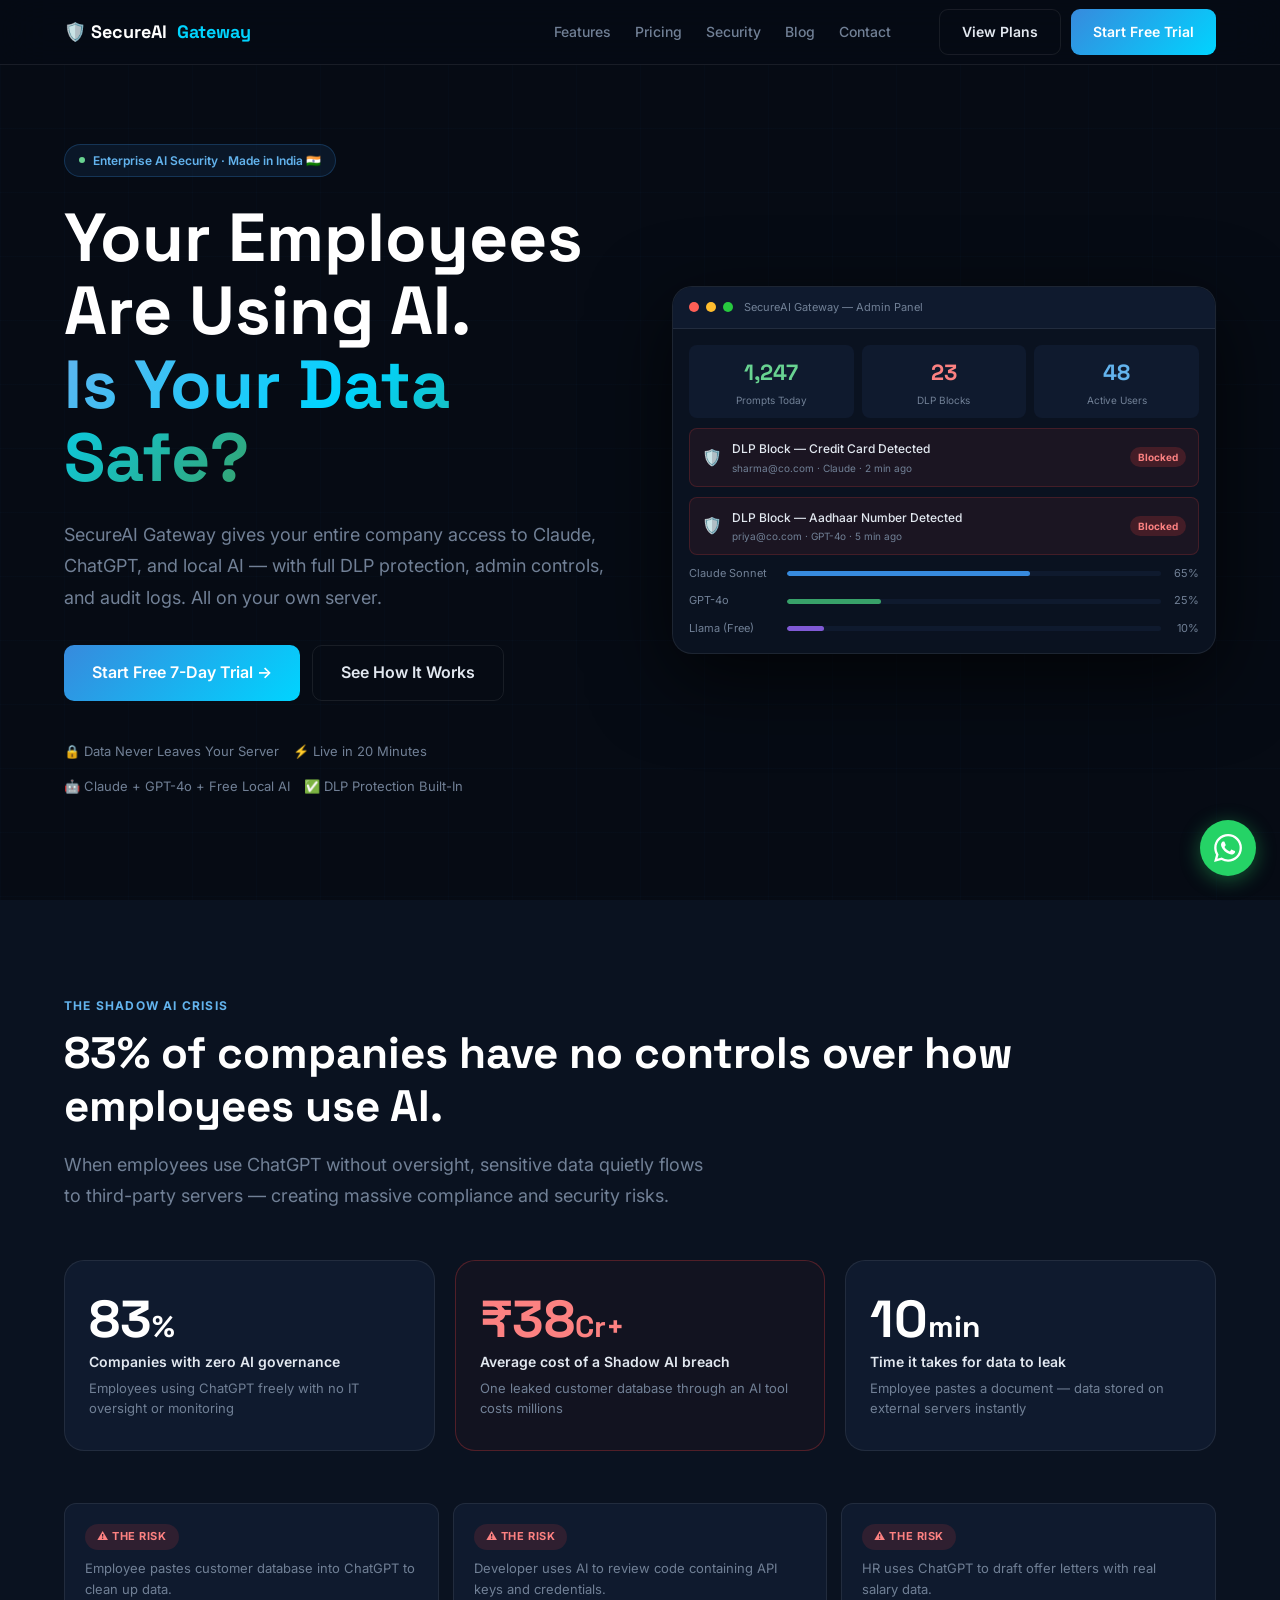
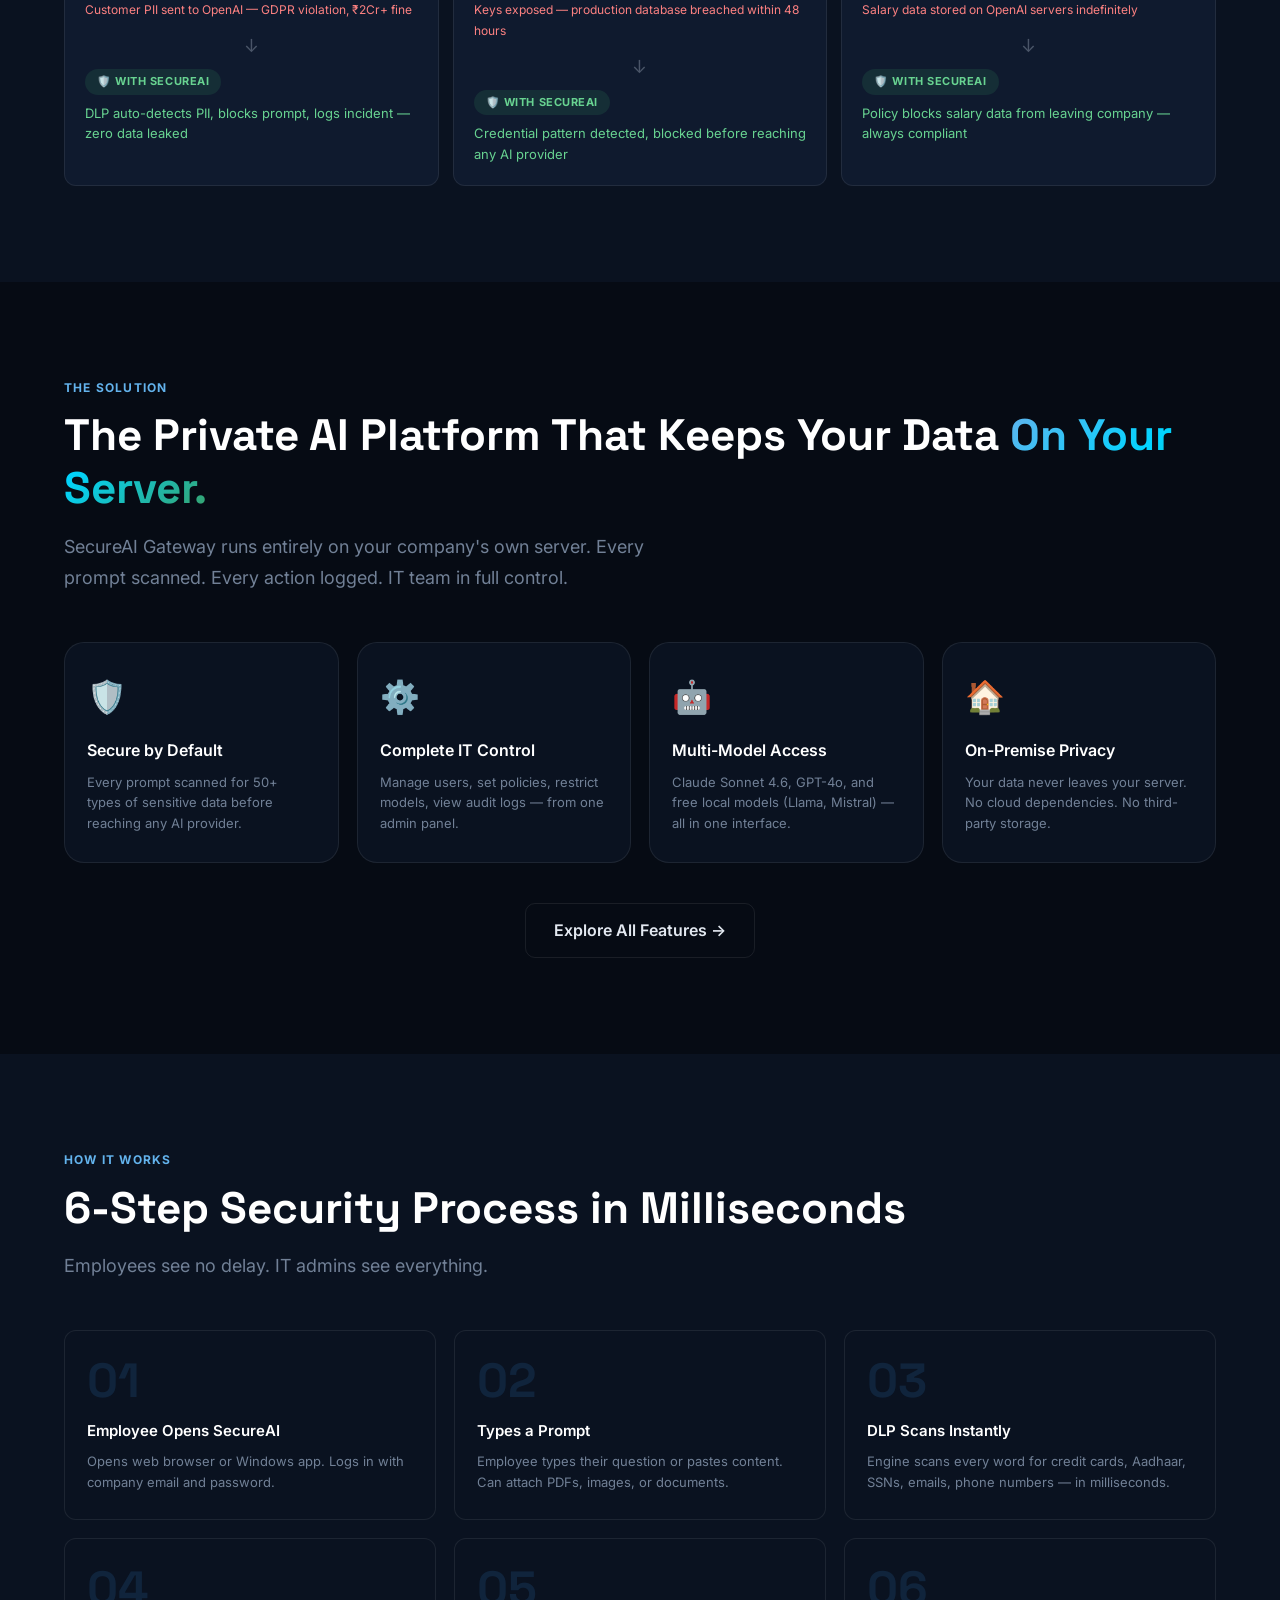
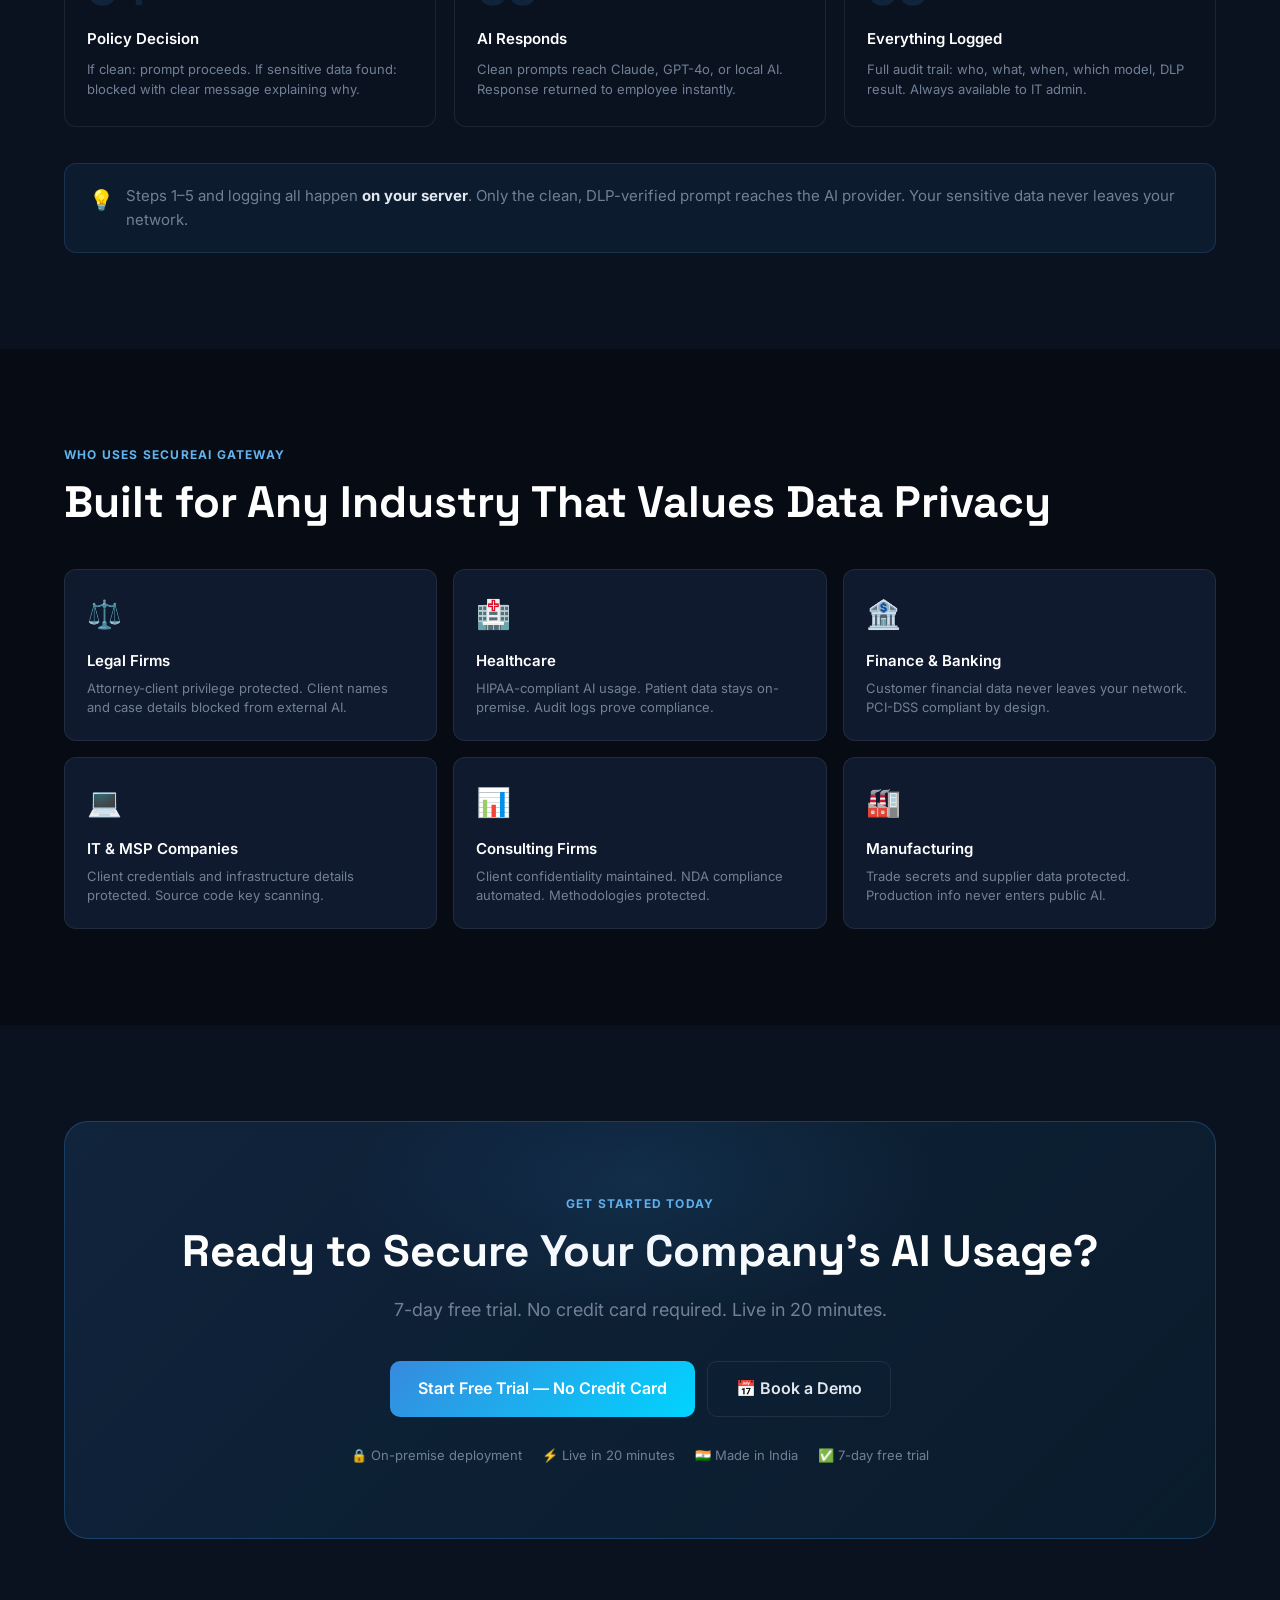
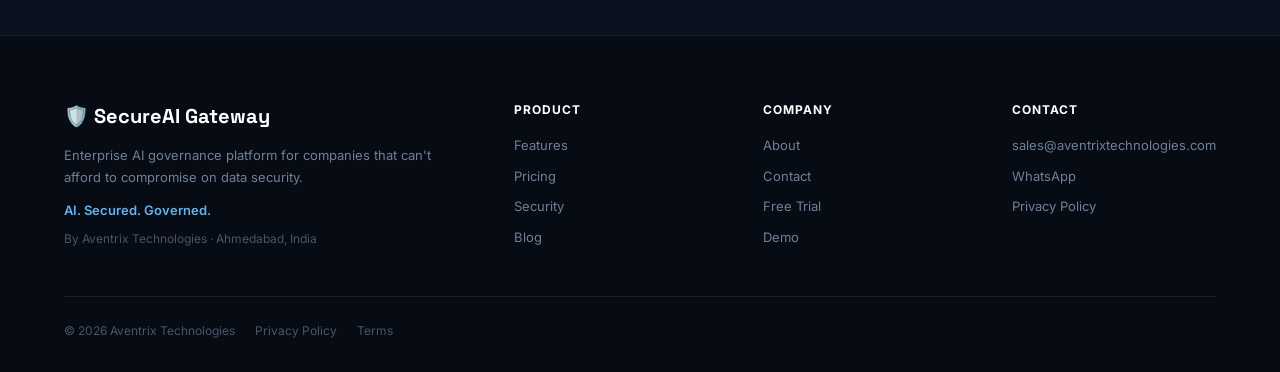
==== commit ace904d0: "Add Calendly booking link everywhere — contact, index, pricing pages" ====
--- a/index.html
+++ b/index.html
@@ -286,7 +286,7 @@
       <p class="lead" style="margin:0 auto 36px;text-align:center">7-day free trial. No credit card required. Live in 20 minutes.</p>
       <div class="cta-btns">
         <a href="contact.html" class="btn btn-p btn-lg">Start Free Trial — No Credit Card</a>
-        <a href="contact.html" class="btn btn-g btn-lg">Schedule a Demo</a>
+        <a href="https://calendly.com/aventrixtechnologies-info" target="_blank" class="btn btn-g btn-lg">📅 Book a Demo</a>
       </div>
       <div class="cta-trust">
         <span>🔒 On-premise deployment</span>
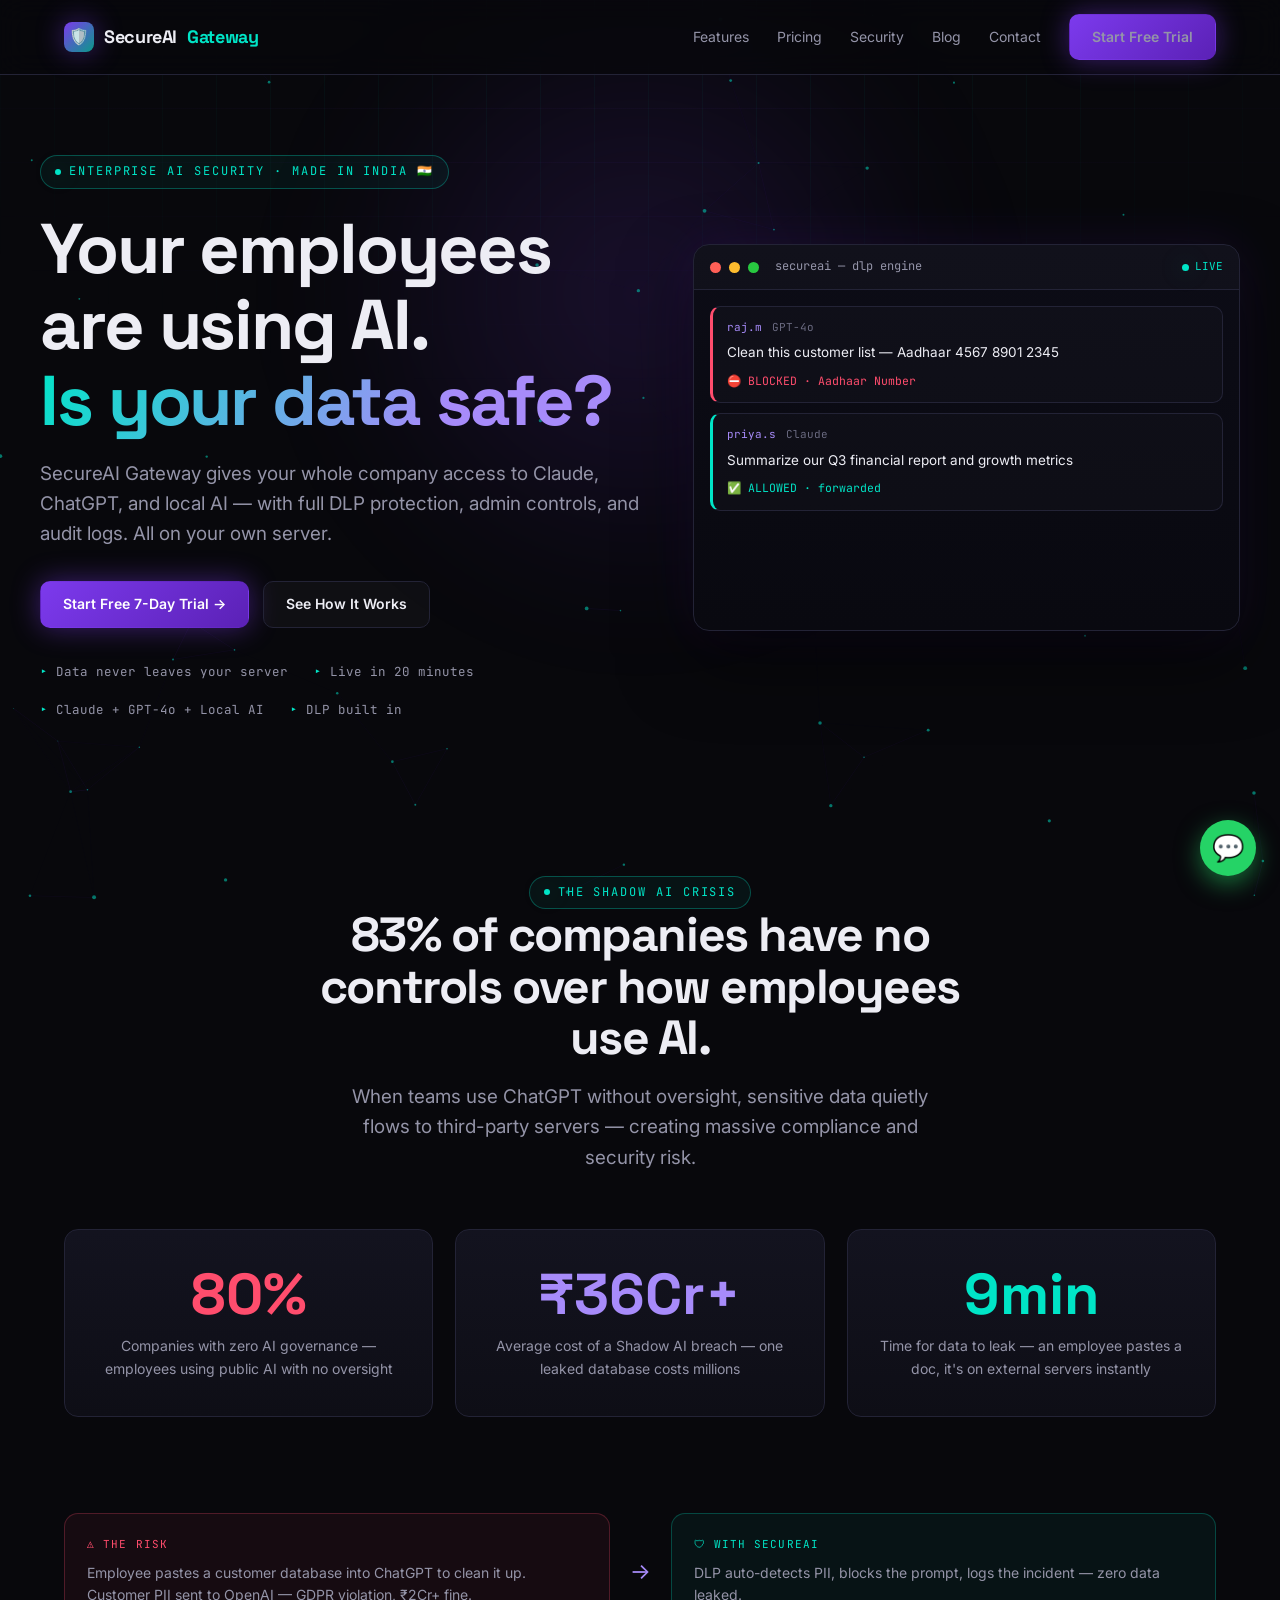
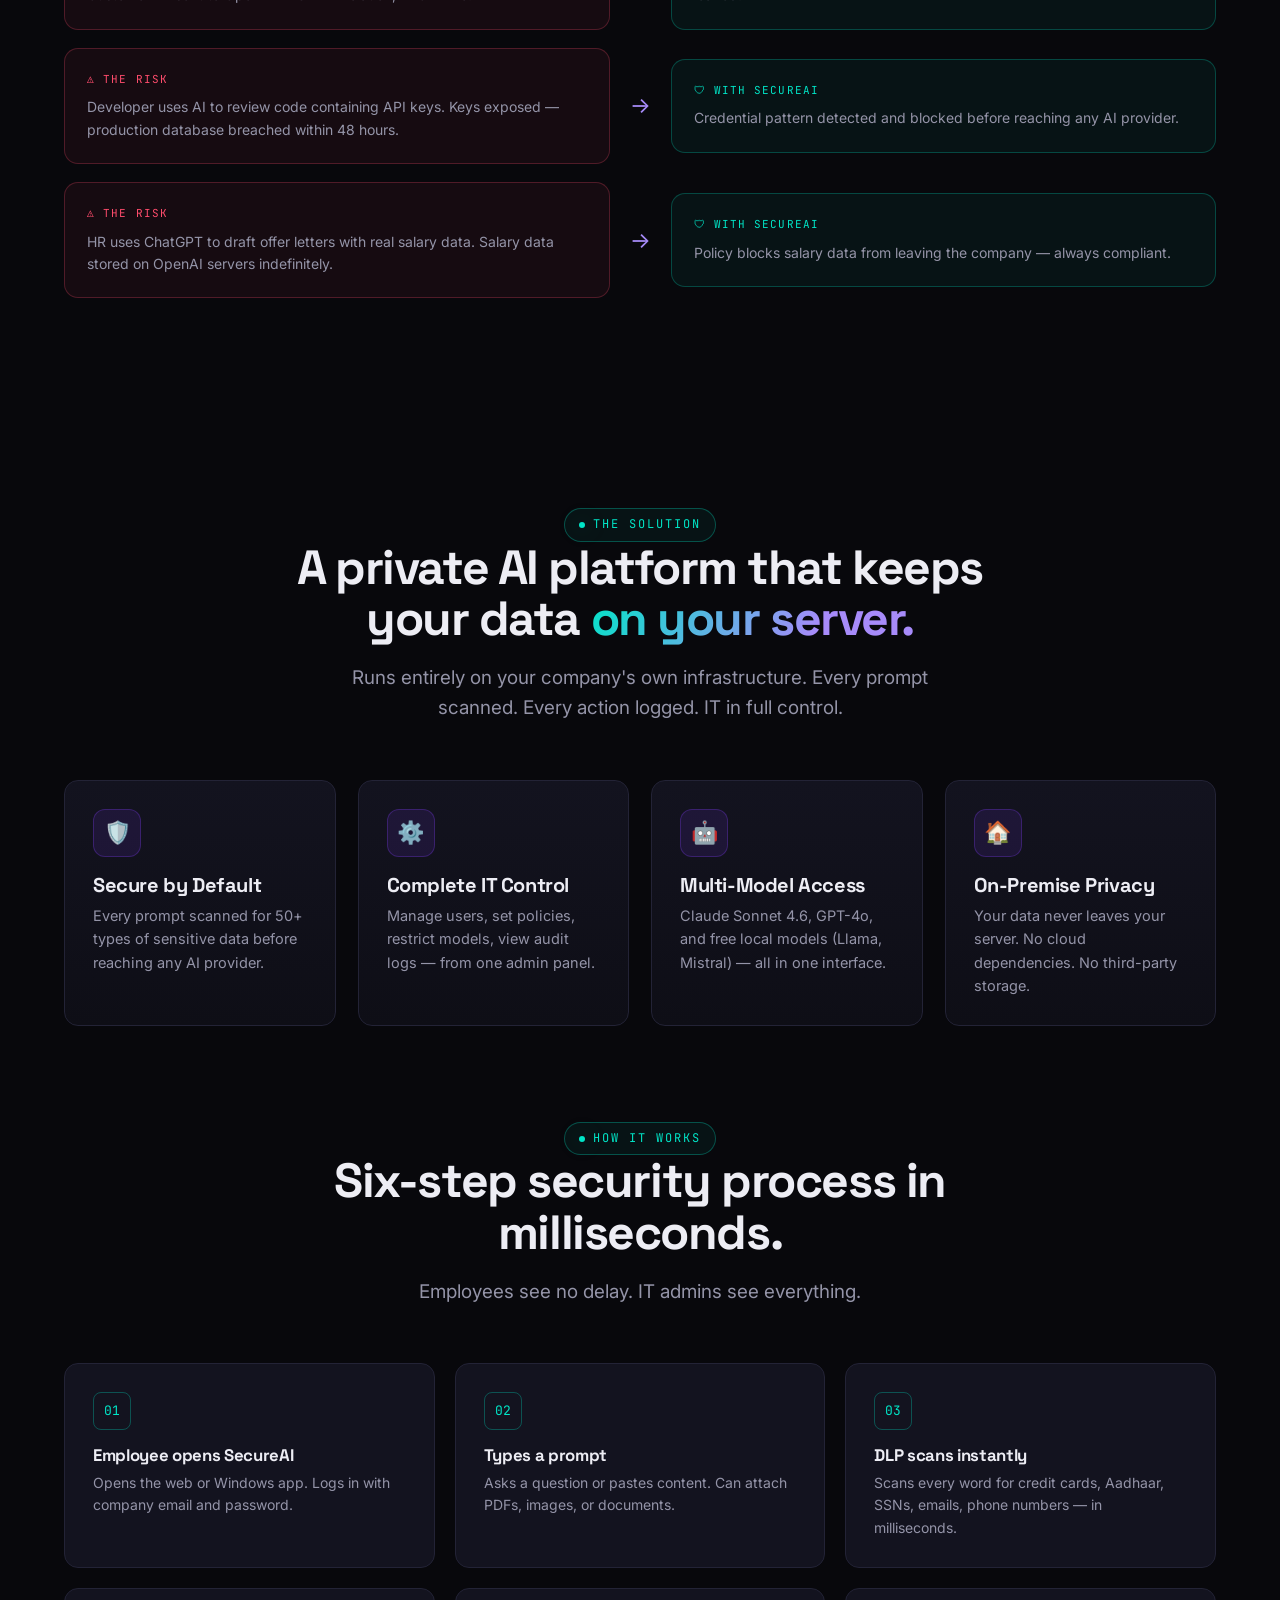
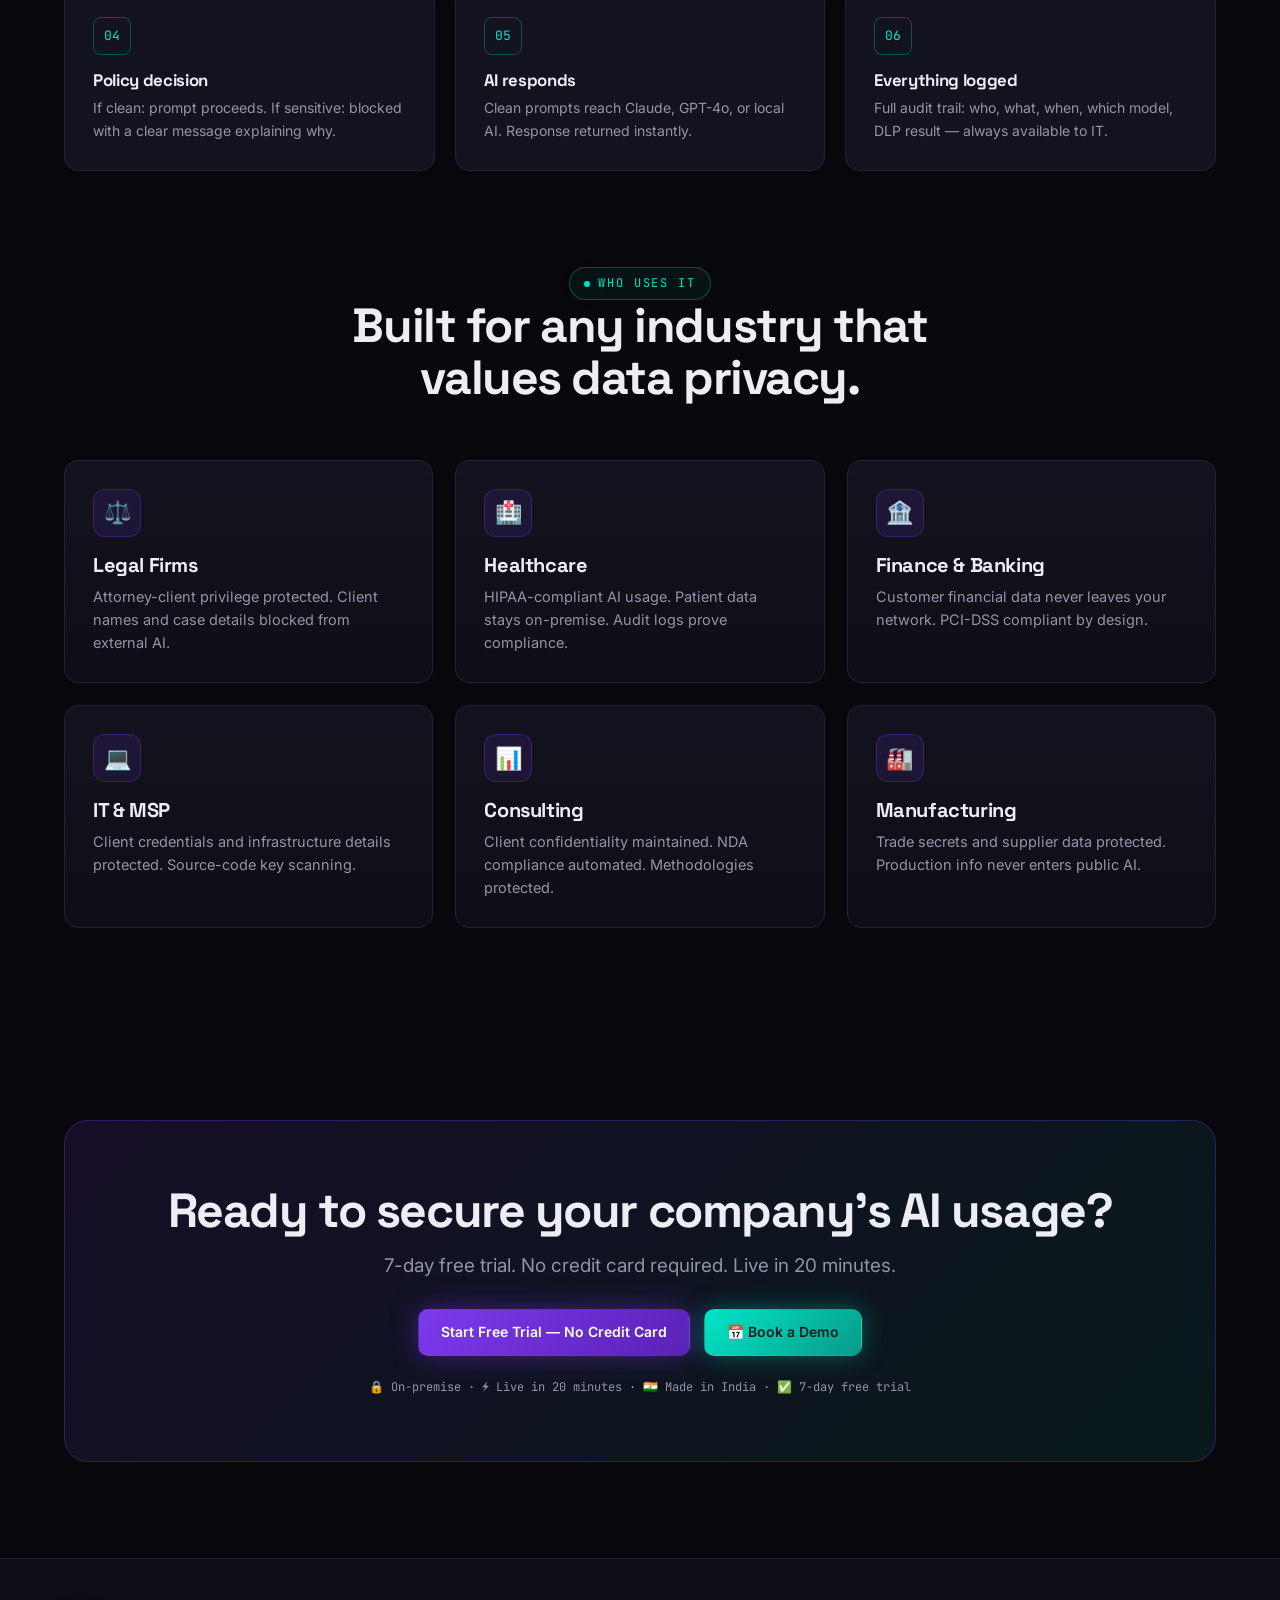
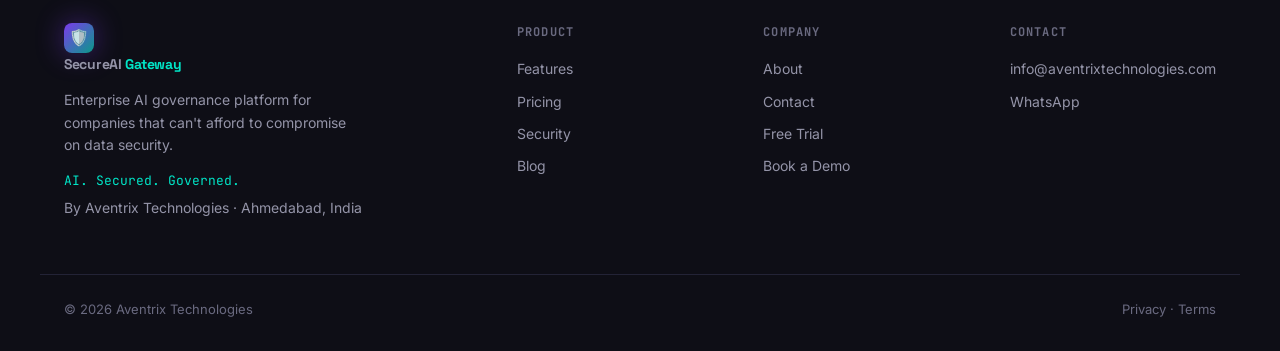
==== commit d2dfe03d: "Redesign: new dark cyber/neon UI with particle animation, live DLP terminal demo, scroll reveals - h" ====
--- a/index.html
+++ b/index.html
@@ -1,327 +1,278 @@
 <!DOCTYPE html>
 <html lang="en">
 <head>
-<meta charset="UTF-8"><meta name="viewport" content="width=device-width,initial-scale=1">
+<meta charset="UTF-8">
+<meta name="viewport" content="width=device-width,initial-scale=1">
 <title>SecureAI Gateway — Enterprise AI Security Platform | Aventrix Technologies</title>
 <meta name="description" content="Secure your company's AI usage. On-premise platform with DLP protection, admin controls, and audit logs. Claude + GPT + free local AI.">
 <link rel="preconnect" href="https://fonts.googleapis.com">
-<link href="https://fonts.googleapis.com/css2?family=Inter:wght@300;400;500;600;700&family=Space+Grotesk:wght@500;600;700&display=swap" rel="stylesheet">
+<link rel="preconnect" href="https://fonts.gstatic.com" crossorigin>
+<link href="https://fonts.googleapis.com/css2?family=Space+Grotesk:wght@400;500;600;700&family=Inter:wght@400;500;600&family=JetBrains+Mono:wght@400;500&display=swap" rel="stylesheet">
 <link rel="stylesheet" href="style.css">
 <style>
-/* Hero */
-.hero{min-height:100vh;display:flex;align-items:center;padding:120px 0 80px;position:relative}
-.hero-inner{display:grid;grid-template-columns:1fr 1fr;gap:64px;align-items:center}
-.badge{display:inline-flex;align-items:center;gap:8px;background:rgba(55,138,221,.1);border:1px solid rgba(55,138,221,.25);color:var(--blue-l);font-size:12px;font-weight:600;padding:6px 14px;border-radius:20px;margin-bottom:24px}
-.dot{width:6px;height:6px;border-radius:50%;background:var(--green-l);animation:pulse 2s infinite}
-@keyframes pulse{0%,100%{opacity:1}50%{opacity:.3}}
-.hero-title{margin-bottom:24px}
-.hero-cta{display:flex;gap:12px;flex-wrap:wrap;margin-bottom:40px}
-.trust{display:flex;flex-wrap:wrap;gap:14px}
-.trust-i{display:flex;align-items:center;gap:7px;font-size:13px;color:var(--muted)}
-
-/* Dashboard mock */
-.dmock{background:var(--bg2);border:1px solid var(--border);border-radius:var(--r2);overflow:hidden;box-shadow:0 24px 80px rgba(0,0,0,.7)}
-.dmock-bar{display:flex;align-items:center;gap:7px;padding:12px 16px;background:var(--bg3);border-bottom:1px solid var(--border)}
-.d{width:10px;height:10px;border-radius:50%}
-.dr{background:#FF5F56}.dy{background:#FFBD2E}.dg{background:#27C93F}
-.dmock-title{font-size:11px;color:var(--muted);margin-left:4px}
-.dmock-body{padding:16px;display:flex;flex-direction:column;gap:10px}
-.dstats{display:grid;grid-template-columns:1fr 1fr 1fr;gap:8px}
-.dstat{background:var(--bg3);border-radius:8px;padding:10px;text-align:center}
-.dval{font-family:'Space Grotesk',sans-serif;font-size:22px;font-weight:700}
-.dlabel{font-size:10px;color:var(--muted);margin-top:2px}
-.dalert{display:flex;align-items:center;gap:10px;background:rgba(229,62,62,.08);border:1px solid rgba(229,62,62,.2);border-radius:8px;padding:10px 12px}
-.at{font-size:12px;font-weight:500}
-.as{font-size:10px;color:var(--muted);margin-top:1px}
-.ab{margin-left:auto;background:rgba(229,62,62,.2);color:var(--red-l);font-size:10px;font-weight:700;padding:2px 8px;border-radius:10px}
-.dbar-row{display:flex;align-items:center;gap:8px}
-.dbar-label{font-size:11px;color:var(--muted);width:90px;flex-shrink:0}
-.dbar{flex:1;height:5px;background:var(--bg3);border-radius:3px;overflow:hidden}
-.dbar-fill{height:100%;border-radius:3px}
-.dbar-pct{font-size:11px;color:var(--muted);width:30px;text-align:right}
-
-/* Stats section */
-.stats-grid{display:grid;grid-template-columns:repeat(3,1fr);gap:20px;margin-bottom:52px}
-.stat-card{background:var(--bg3);border:1px solid var(--border);border-radius:var(--r2);padding:32px 24px;transition:border-color .2s}
-.stat-card:hover{border-color:var(--border-h)}
-.stat-card.danger{border-color:rgba(229,62,62,.3);background:rgba(229,62,62,.04)}
-.stat-card.danger .stat-num{color:var(--red-l)}
-
-/* Scenarios */
-.scenarios{display:grid;grid-template-columns:repeat(3,1fr);gap:14px}
-.sc{background:var(--bg3);border:1px solid var(--border);border-radius:var(--r);padding:20px;font-size:13px;color:var(--muted);line-height:1.6}
-.sc-risk{margin-bottom:12px}
-.sc-divider{text-align:center;font-size:18px;color:var(--dim);margin:8px 0}
-.sc-fix{color:var(--green-l)}
-
-/* Pillars */
-.pillars{display:grid;grid-template-columns:repeat(4,1fr);gap:18px}
-.pillar{background:var(--bg2);border:1px solid var(--border);border-radius:var(--r2);padding:28px 22px;transition:all .2s}
-.pillar:hover{border-color:var(--border-h);transform:translateY(-2px)}
-.pillar-icon{font-size:32px;margin-bottom:16px}
-.pillar h3{font-size:16px;font-weight:600;color:#fff;margin-bottom:8px}
-.pillar p{font-size:13px;color:var(--muted);line-height:1.6}
-
-/* How it works */
-.steps{display:grid;grid-template-columns:repeat(3,1fr);gap:18px}
-.step{background:var(--bg2);border:1px solid var(--border);border-radius:var(--r);padding:26px 22px;transition:border-color .2s}
-.step:hover{border-color:var(--border-h)}
-.step h4{font-size:15px;font-weight:600;color:#fff;margin-bottom:8px}
-.step p{font-size:13px;color:var(--muted);line-height:1.6}
-
-/* Industries */
-.ind-grid{display:grid;grid-template-columns:repeat(3,1fr);gap:16px}
-.ind{background:var(--bg3);border:1px solid var(--border);border-radius:var(--r);padding:22px;transition:all .2s}
-.ind:hover{border-color:var(--border-h);transform:translateY(-2px)}
-.ind-icon{font-size:28px;margin-bottom:12px;display:block}
-.ind h4{font-size:15px;font-weight:600;color:#fff;margin-bottom:6px}
-.ind p{font-size:13px;color:var(--muted);line-height:1.5}
-
-/* CTA banner */
-.cta-banner{background:linear-gradient(135deg,rgba(55,138,221,.15),rgba(0,212,255,.05));border:1px solid rgba(55,138,221,.3);border-radius:24px;padding:72px 48px;text-align:center;position:relative;overflow:hidden}
-.cta-glow{position:absolute;top:-80px;left:50%;transform:translateX(-50%);width:600px;height:280px;background:radial-gradient(ellipse,rgba(55,138,221,.12),transparent 70%);pointer-events:none}
-.cta-btns{display:flex;gap:12px;justify-content:center;flex-wrap:wrap;margin-bottom:28px}
-.cta-trust{display:flex;gap:20px;justify-content:center;flex-wrap:wrap;font-size:13px;color:var(--muted)}
-
-@media(max-width:900px){
-  .hero-inner{grid-template-columns:1fr;text-align:center}
-  .hero-cta,.trust{justify-content:center}
-  .pillars,.steps,.ind-grid,.stats-grid,.scenarios{grid-template-columns:1fr 1fr}
+/* ---------- Home-specific ---------- */
+.hero { padding: 80px 0 60px; position: relative; }
+.hero-grid { display: grid; grid-template-columns: 1.05fr 0.95fr; gap: 48px; align-items: center; }
+.hero h1 { margin: 22px 0 20px; }
+.hero .lead { margin-bottom: 32px; }
+.hero-cta { display: flex; gap: 14px; flex-wrap: wrap; }
+.hero-trust { display: flex; flex-wrap: wrap; gap: 18px 26px; margin-top: 34px; }
+.hero-trust span { font-family: var(--font-mono); font-size: 12.5px; color: var(--muted); display: flex; align-items: center; gap: 8px; }
+.hero-trust span::before { content: "▸"; color: var(--cyan); }
+
+/* terminal */
+.term {
+  background: linear-gradient(180deg, #0C0C16, #090910);
+  border: 1px solid var(--line);
+  border-radius: 16px;
+  overflow: hidden;
+  box-shadow: 0 30px 70px rgba(0,0,0,0.55), 0 0 50px rgba(124,58,237,0.12);
 }
-@media(max-width:550px){
-  .pillars,.steps,.ind-grid,.stats-grid,.scenarios{grid-template-columns:1fr}
-  .cta-banner{padding:48px 24px}
+.term-bar { display: flex; align-items: center; gap: 8px; padding: 12px 16px; border-bottom: 1px solid var(--line); background: rgba(255,255,255,0.02); }
+.term-bar .dot { width: 11px; height: 11px; border-radius: 50%; }
+.term-bar .dot.r { background: #ff5f57; } .term-bar .dot.y { background: #febc2e; } .term-bar .dot.g { background: #28c840; }
+.term-bar .title { font-family: var(--font-mono); font-size: 12px; color: var(--muted); margin-left: 8px; }
+.term-bar .live { margin-left: auto; font-family: var(--font-mono); font-size: 11px; color: var(--cyan); display: flex; align-items: center; gap: 6px; }
+.term-bar .live::before { content:""; width:7px;height:7px;border-radius:50%;background:var(--cyan); box-shadow: var(--glow-cyan); animation: pulse 1.4s infinite; }
+.term-body { padding: 16px; min-height: 340px; display: flex; flex-direction: column; gap: 10px; }
+.term-row {
+  border: 1px solid var(--line);
+  border-left: 3px solid var(--muted-2);
+  border-radius: 10px;
+  padding: 12px 14px;
+  background: rgba(255,255,255,0.015);
+  opacity: 0; transform: translateY(-10px);
+  transition: opacity .4s, transform .4s;
+}
+.term-row.show { opacity: 1; transform: none; }
+.term-row.blocked { border-left-color: var(--red); }
+.term-row.allowed { border-left-color: var(--cyan); }
+.term-meta { display: flex; gap: 10px; font-family: var(--font-mono); font-size: 11px; color: var(--muted-2); margin-bottom: 6px; }
+.term-user { color: var(--violet-lt); }
+.term-text { font-size: 13.5px; color: var(--text); margin-bottom: 8px; }
+.term-verdict { font-family: var(--font-mono); font-size: 11.5px; }
+.v-block { color: var(--red); }
+.v-ok { color: var(--cyan); }
+
+/* stats strip */
+.stats { display: grid; grid-template-columns: repeat(3,1fr); gap: 22px; }
+.stat { text-align: center; padding: 36px 20px; }
+.stat .num { font-family: var(--font-display); font-weight: 700; font-size: clamp(2.4rem,5vw,3.6rem); line-height: 1; }
+.stat .num.red { color: var(--red); }
+.stat .num.cyan { color: var(--cyan); }
+.stat .num.violet { color: var(--violet-lt); }
+.stat .lbl { color: var(--muted); margin-top: 12px; font-size: 14px; }
+
+/* risk rows */
+.risk { display: grid; grid-template-columns: 1fr auto 1fr; gap: 20px; align-items: center; margin-bottom: 18px; }
+.risk .danger, .risk .safe { border-radius: var(--radius); padding: 22px; border: 1px solid var(--line); }
+.risk .danger { background: rgba(255,77,109,0.06); border-color: rgba(255,77,109,0.25); }
+.risk .safe { background: rgba(0,229,199,0.05); border-color: rgba(0,229,199,0.25); }
+.risk .tag { font-family: var(--font-mono); font-size: 11px; text-transform: uppercase; letter-spacing: .1em; margin-bottom: 8px; display: block; }
+.risk .danger .tag { color: var(--red); } .risk .safe .tag { color: var(--cyan); }
+.risk p { font-size: 14px; color: var(--muted); }
+.risk .arrow { font-size: 22px; color: var(--violet-lt); }
+
+/* process */
+.steps { display: grid; grid-template-columns: repeat(3,1fr); gap: 20px; }
+.step { position: relative; padding: 28px; border: 1px solid var(--line); border-radius: var(--radius); background: var(--panel); transition: border-color .3s, transform .3s; }
+.step:hover { border-color: rgba(0,229,199,0.4); transform: translateY(-4px); }
+.step .n { font-family: var(--font-mono); font-size: 13px; color: var(--cyan); border: 1px solid rgba(0,229,199,0.3); border-radius: 8px; width: 38px; height: 38px; display: grid; place-items: center; margin-bottom: 16px; }
+.step h3 { font-size: 1.05rem; margin-bottom: 8px; }
+.step p { color: var(--muted); font-size: 14px; }
+
+.cta-band { text-align: center; background: linear-gradient(135deg, rgba(124,58,237,0.12), rgba(0,229,199,0.08)); border: 1px solid rgba(124,58,237,0.3); border-radius: 24px; padding: 64px 32px; }
+.cta-band h2 { margin-bottom: 14px; }
+.cta-band .lead { margin: 0 auto 28px; }
+.cta-band .row { display: flex; gap: 14px; justify-content: center; flex-wrap: wrap; }
+.cta-band .meta { margin-top: 22px; font-family: var(--font-mono); font-size: 12px; color: var(--muted); }
+
+@media (max-width: 880px) {
+  .hero-grid { grid-template-columns: 1fr; }
+  .stats { grid-template-columns: 1fr; }
+  .steps { grid-template-columns: 1fr; }
+  .risk { grid-template-columns: 1fr; }
+  .risk .arrow { transform: rotate(90deg); }
+  .hero-trust { gap: 12px 18px; }
+  .hero-trust span { font-size: 11.5px; }
 }
 </style>
 </head>
 <body>
-<div class="grid-bg"></div>
+<canvas id="particles"></canvas>
 
 <!-- NAV -->
 <nav class="nav">
-  <div class="nav-in">
-    <a href="index.html" class="logo">🛡️ SecureAI <span>Gateway</span></a>
+  <div class="nav-inner">
+    <a href="index.html" class="brand"><span class="mark">🛡️</span> SecureAI <span class="by">Gateway</span></a>
     <div class="nav-links">
       <a href="features.html">Features</a>
       <a href="pricing.html">Pricing</a>
       <a href="security.html">Security</a>
-      <a href="blog.html">Blog</a>
-      <a href="contact.html">Contact</a>
-    </div>
-    <div class="nav-cta">
-      <a href="pricing.html" class="btn btn-g">View Plans</a>
-      <a href="contact.html" class="btn btn-p">Start Free Trial</a>
-    </div>
-    <button class="burger" onclick="toggleMenu()">☰</button>
-  </div>
-  <div class="mob-menu" id="mobMenu">
-    <a href="features.html">Features</a>
-    <a href="pricing.html">Pricing</a>
-    <a href="security.html">Security</a>
-    <a href="blog.html">Blog</a>
-    <a href="contact.html">Contact</a>
-    <a href="contact.html" class="btn btn-p" style="text-align:center;margin-top:4px">Start Free Trial</a>
+      <a href="https://aventrixtechnologies.com/blog">Blog</a>
+      <a href="https://aventrixtechnologies.com/contact">Contact</a>
+      <a href="https://aventrixtechnologies.com/contact" class="btn btn-primary">Start Free Trial</a>
+    </div>
+    <button class="nav-toggle" aria-label="Menu">☰</button>
   </div>
 </nav>
 
 <!-- HERO -->
-<section class="hero">
-  <div class="container">
-    <div class="hero-inner">
-      <div>
-        <div class="badge"><span class="dot"></span> Enterprise AI Security · Made in India 🇮🇳</div>
-        <h1 class="h1 hero-title">
-          Your Employees<br>Are Using AI.<br>
-          <span class="grad-text">Is Your Data Safe?</span>
-        </h1>
-        <p class="lead" style="margin-bottom:32px">SecureAI Gateway gives your entire company access to Claude, ChatGPT, and local AI — with full DLP protection, admin controls, and audit logs. All on your own server.</p>
-        <div class="hero-cta">
-          <a href="contact.html" class="btn btn-p btn-lg">Start Free 7-Day Trial →</a>
-          <a href="features.html" class="btn btn-g btn-lg">See How It Works</a>
+<header class="hero wrap">
+  <div class="hero-grid">
+    <div class="reveal in">
+      <span class="eyebrow">Enterprise AI Security · Made in India 🇮🇳</span>
+      <h1>Your employees are using AI.<br><span class="grad-text">Is your data safe?</span></h1>
+      <p class="lead">SecureAI Gateway gives your whole company access to Claude, ChatGPT, and local AI — with full DLP protection, admin controls, and audit logs. All on your own server.</p>
+      <div class="hero-cta">
+        <a href="https://aventrixtechnologies.com/contact" class="btn btn-primary">Start Free 7-Day Trial →</a>
+        <a href="features.html" class="btn btn-ghost">See How It Works</a>
+      </div>
+      <div class="hero-trust">
+        <span>Data never leaves your server</span>
+        <span>Live in 20 minutes</span>
+        <span>Claude + GPT-4o + Local AI</span>
+        <span>DLP built in</span>
+      </div>
+    </div>
+
+    <div class="reveal in d2">
+      <div class="term">
+        <div class="term-bar">
+          <span class="dot r"></span><span class="dot y"></span><span class="dot g"></span>
+          <span class="title">secureai — dlp engine</span>
+          <span class="live">LIVE</span>
         </div>
-        <div class="trust">
-          <div class="trust-i">🔒 Data Never Leaves Your Server</div>
-          <div class="trust-i">⚡ Live in 20 Minutes</div>
-          <div class="trust-i">🤖 Claude + GPT-4o + Free Local AI</div>
-          <div class="trust-i">✅ DLP Protection Built-In</div>
-        </div>
-      </div>
-      <div>
-        <div class="dmock">
-          <div class="dmock-bar">
-            <div class="d dr"></div><div class="d dy"></div><div class="d dg"></div>
-            <span class="dmock-title">SecureAI Gateway — Admin Panel</span>
-          </div>
-          <div class="dmock-body">
-            <div class="dstats">
-              <div class="dstat"><div class="dval" style="color:var(--green-l)">1,247</div><div class="dlabel">Prompts Today</div></div>
-              <div class="dstat"><div class="dval" style="color:var(--red-l)">23</div><div class="dlabel">DLP Blocks</div></div>
-              <div class="dstat"><div class="dval" style="color:var(--blue-l)">48</div><div class="dlabel">Active Users</div></div>
-            </div>
-            <div class="dalert">
-              <span style="font-size:16px">🛡️</span>
-              <div><div class="at">DLP Block — Credit Card Detected</div><div class="as">sharma@co.com · Claude · 2 min ago</div></div>
-              <div class="ab">Blocked</div>
-            </div>
-            <div class="dalert">
-              <span style="font-size:16px">🛡️</span>
-              <div><div class="at">DLP Block — Aadhaar Number Detected</div><div class="as">priya@co.com · GPT-4o · 5 min ago</div></div>
-              <div class="ab">Blocked</div>
-            </div>
-            <div class="dbar-row"><span class="dbar-label">Claude Sonnet</span><div class="dbar"><div class="dbar-fill" style="width:65%;background:var(--blue)"></div></div><span class="dbar-pct">65%</span></div>
-            <div class="dbar-row"><span class="dbar-label">GPT-4o</span><div class="dbar"><div class="dbar-fill" style="width:25%;background:var(--green)"></div></div><span class="dbar-pct">25%</span></div>
-            <div class="dbar-row"><span class="dbar-label">Llama (Free)</span><div class="dbar"><div class="dbar-fill" style="width:10%;background:#805AD5"></div></div><span class="dbar-pct">10%</span></div>
-          </div>
-        </div>
-      </div>
-    </div>
-  </div>
-</section>
-
-<!-- PROBLEM -->
-<section class="alt">
-  <div class="container">
-    <div class="eyebrow reveal">The Shadow AI Crisis</div>
-    <h2 class="h2 reveal">83% of companies have no controls over how employees use AI.</h2>
-    <p class="lead reveal" style="margin-bottom:48px">When employees use ChatGPT without oversight, sensitive data quietly flows to third-party servers — creating massive compliance and security risks.</p>
-    <div class="stats-grid">
-      <div class="stat-card reveal">
-        <div class="stat-num">83<span style="font-size:30px">%</span></div>
-        <div class="stat-label">Companies with zero AI governance</div>
-        <div class="stat-desc">Employees using ChatGPT freely with no IT oversight or monitoring</div>
-      </div>
-      <div class="stat-card danger reveal">
-        <div class="stat-num">₹38<span style="font-size:30px">Cr+</span></div>
-        <div class="stat-label">Average cost of a Shadow AI breach</div>
-        <div class="stat-desc">One leaked customer database through an AI tool costs millions</div>
-      </div>
-      <div class="stat-card reveal">
-        <div class="stat-num">10<span style="font-size:30px">min</span></div>
-        <div class="stat-label">Time it takes for data to leak</div>
-        <div class="stat-desc">Employee pastes a document — data stored on external servers instantly</div>
-      </div>
-    </div>
-    <div class="scenarios">
-      <div class="sc reveal">
-        <div class="sc-risk"><span class="tag tag-red" style="margin-bottom:8px">⚠️ The Risk</span><br>Employee pastes customer database into ChatGPT to clean up data.<br><span style="color:var(--red-l);font-size:12px">Customer PII sent to OpenAI — GDPR violation, ₹2Cr+ fine</span></div>
-        <div class="sc-divider">↓</div>
-        <div><span class="tag tag-green" style="margin-bottom:8px">🛡️ With SecureAI</span><br><span class="sc-fix">DLP auto-detects PII, blocks prompt, logs incident — zero data leaked</span></div>
-      </div>
-      <div class="sc reveal">
-        <div class="sc-risk"><span class="tag tag-red" style="margin-bottom:8px">⚠️ The Risk</span><br>Developer uses AI to review code containing API keys and credentials.<br><span style="color:var(--red-l);font-size:12px">Keys exposed — production database breached within 48 hours</span></div>
-        <div class="sc-divider">↓</div>
-        <div><span class="tag tag-green" style="margin-bottom:8px">🛡️ With SecureAI</span><br><span class="sc-fix">Credential pattern detected, blocked before reaching any AI provider</span></div>
-      </div>
-      <div class="sc reveal">
-        <div class="sc-risk"><span class="tag tag-red" style="margin-bottom:8px">⚠️ The Risk</span><br>HR uses ChatGPT to draft offer letters with real salary data.<br><span style="color:var(--red-l);font-size:12px">Salary data stored on OpenAI servers indefinitely</span></div>
-        <div class="sc-divider">↓</div>
-        <div><span class="tag tag-green" style="margin-bottom:8px">🛡️ With SecureAI</span><br><span class="sc-fix">Policy blocks salary data from leaving company — always compliant</span></div>
-      </div>
-    </div>
-  </div>
-</section>
-
-<!-- WHAT IS IT -->
-<section class="dark">
-  <div class="container">
-    <div class="eyebrow reveal">The Solution</div>
-    <h2 class="h2 reveal">The Private AI Platform That Keeps Your Data <span class="grad-text">On Your Server.</span></h2>
-    <p class="lead reveal" style="margin-bottom:48px">SecureAI Gateway runs entirely on your company's own server. Every prompt scanned. Every action logged. IT team in full control.</p>
-    <div class="pillars">
-      <div class="pillar reveal"><div class="pillar-icon">🛡️</div><h3>Secure by Default</h3><p>Every prompt scanned for 50+ types of sensitive data before reaching any AI provider.</p></div>
-      <div class="pillar reveal"><div class="pillar-icon">⚙️</div><h3>Complete IT Control</h3><p>Manage users, set policies, restrict models, view audit logs — from one admin panel.</p></div>
-      <div class="pillar reveal"><div class="pillar-icon">🤖</div><h3>Multi-Model Access</h3><p>Claude Sonnet 4.6, GPT-4o, and free local models (Llama, Mistral) — all in one interface.</p></div>
-      <div class="pillar reveal"><div class="pillar-icon">🏠</div><h3>On-Premise Privacy</h3><p>Your data never leaves your server. No cloud dependencies. No third-party storage.</p></div>
-    </div>
-    <div style="text-align:center;margin-top:40px">
-      <a href="features.html" class="btn btn-g btn-lg">Explore All Features →</a>
-    </div>
-  </div>
-</section>
-
-<!-- HOW IT WORKS -->
-<section class="alt">
-  <div class="container">
-    <div class="eyebrow reveal">How It Works</div>
-    <h2 class="h2 reveal">6-Step Security Process in Milliseconds</h2>
-    <p class="lead reveal" style="margin-bottom:48px">Employees see no delay. IT admins see everything.</p>
+        <div class="term-body" id="term-feed"></div>
+      </div>
+    </div>
+  </div>
+</header>
+
+<!-- STATS -->
+<section>
+  <div class="wrap">
+    <div class="section-head reveal">
+      <span class="eyebrow">The Shadow AI Crisis</span>
+      <h2>83% of companies have no controls over how employees use AI.</h2>
+      <p class="lead">When teams use ChatGPT without oversight, sensitive data quietly flows to third-party servers — creating massive compliance and security risk.</p>
+    </div>
+    <div class="stats">
+      <div class="stat card reveal"><div class="num red" data-count="83" data-suffix="%">0</div><div class="lbl">Companies with zero AI governance — employees using public AI with no oversight</div></div>
+      <div class="stat card reveal d1"><div class="num violet" data-prefix="₹" data-count="38" data-suffix="Cr+">0</div><div class="lbl">Average cost of a Shadow AI breach — one leaked database costs millions</div></div>
+      <div class="stat card reveal d2"><div class="num cyan" data-count="10" data-suffix="min">0</div><div class="lbl">Time for data to leak — an employee pastes a doc, it's on external servers instantly</div></div>
+    </div>
+  </div>
+</section>
+
+<!-- RISK / SOLUTION -->
+<section style="padding-top:0;">
+  <div class="wrap">
+    <div class="risk reveal">
+      <div class="danger"><span class="tag">⚠ The Risk</span><p>Employee pastes a customer database into ChatGPT to clean it up. Customer PII sent to OpenAI — GDPR violation, ₹2Cr+ fine.</p></div>
+      <div class="arrow">→</div>
+      <div class="safe"><span class="tag">🛡 With SecureAI</span><p>DLP auto-detects PII, blocks the prompt, logs the incident — zero data leaked.</p></div>
+    </div>
+    <div class="risk reveal d1">
+      <div class="danger"><span class="tag">⚠ The Risk</span><p>Developer uses AI to review code containing API keys. Keys exposed — production database breached within 48 hours.</p></div>
+      <div class="arrow">→</div>
+      <div class="safe"><span class="tag">🛡 With SecureAI</span><p>Credential pattern detected and blocked before reaching any AI provider.</p></div>
+    </div>
+    <div class="risk reveal d2">
+      <div class="danger"><span class="tag">⚠ The Risk</span><p>HR uses ChatGPT to draft offer letters with real salary data. Salary data stored on OpenAI servers indefinitely.</p></div>
+      <div class="arrow">→</div>
+      <div class="safe"><span class="tag">🛡 With SecureAI</span><p>Policy blocks salary data from leaving the company — always compliant.</p></div>
+    </div>
+  </div>
+</section>
+
+<!-- SOLUTION GRID -->
+<section>
+  <div class="wrap">
+    <div class="section-head reveal">
+      <span class="eyebrow">The Solution</span>
+      <h2>A private AI platform that keeps your data <span class="grad-text">on your server.</span></h2>
+      <p class="lead">Runs entirely on your company's own infrastructure. Every prompt scanned. Every action logged. IT in full control.</p>
+    </div>
+    <div class="grid grid-4">
+      <div class="card reveal"><div class="ico">🛡️</div><h3>Secure by Default</h3><p>Every prompt scanned for 50+ types of sensitive data before reaching any AI provider.</p></div>
+      <div class="card reveal d1"><div class="ico">⚙️</div><h3>Complete IT Control</h3><p>Manage users, set policies, restrict models, view audit logs — from one admin panel.</p></div>
+      <div class="card reveal d2"><div class="ico">🤖</div><h3>Multi-Model Access</h3><p>Claude Sonnet 4.6, GPT-4o, and free local models (Llama, Mistral) — all in one interface.</p></div>
+      <div class="card reveal d3"><div class="ico">🏠</div><h3>On-Premise Privacy</h3><p>Your data never leaves your server. No cloud dependencies. No third-party storage.</p></div>
+    </div>
+  </div>
+</section>
+
+<!-- PROCESS -->
+<section style="padding-top:0;">
+  <div class="wrap">
+    <div class="section-head reveal">
+      <span class="eyebrow">How It Works</span>
+      <h2>Six-step security process in milliseconds.</h2>
+      <p class="lead">Employees see no delay. IT admins see everything.</p>
+    </div>
     <div class="steps">
-      <div class="step reveal"><div class="step-num">01</div><h4>Employee Opens SecureAI</h4><p>Opens web browser or Windows app. Logs in with company email and password.</p></div>
-      <div class="step reveal"><div class="step-num">02</div><h4>Types a Prompt</h4><p>Employee types their question or pastes content. Can attach PDFs, images, or documents.</p></div>
-      <div class="step reveal"><div class="step-num">03</div><h4>DLP Scans Instantly</h4><p>Engine scans every word for credit cards, Aadhaar, SSNs, emails, phone numbers — in milliseconds.</p></div>
-      <div class="step reveal"><div class="step-num">04</div><h4>Policy Decision</h4><p>If clean: prompt proceeds. If sensitive data found: blocked with clear message explaining why.</p></div>
-      <div class="step reveal"><div class="step-num">05</div><h4>AI Responds</h4><p>Clean prompts reach Claude, GPT-4o, or local AI. Response returned to employee instantly.</p></div>
-      <div class="step reveal"><div class="step-num">06</div><h4>Everything Logged</h4><p>Full audit trail: who, what, when, which model, DLP result. Always available to IT admin.</p></div>
-    </div>
-    <div style="background:rgba(55,138,221,.08);border:1px solid rgba(55,138,221,.2);border-radius:var(--r);padding:20px 24px;display:flex;gap:12px;align-items:flex-start;margin-top:36px" class="reveal">
-      <span style="font-size:20px;flex-shrink:0">💡</span>
-      <p style="font-size:15px;color:var(--muted)">Steps 1–5 and logging all happen <strong style="color:var(--text)">on your server</strong>. Only the clean, DLP-verified prompt reaches the AI provider. Your sensitive data never leaves your network.</p>
+      <div class="step reveal"><div class="n">01</div><h3>Employee opens SecureAI</h3><p>Opens the web or Windows app. Logs in with company email and password.</p></div>
+      <div class="step reveal d1"><div class="n">02</div><h3>Types a prompt</h3><p>Asks a question or pastes content. Can attach PDFs, images, or documents.</p></div>
+      <div class="step reveal d2"><div class="n">03</div><h3>DLP scans instantly</h3><p>Scans every word for credit cards, Aadhaar, SSNs, emails, phone numbers — in milliseconds.</p></div>
+      <div class="step reveal"><div class="n">04</div><h3>Policy decision</h3><p>If clean: prompt proceeds. If sensitive: blocked with a clear message explaining why.</p></div>
+      <div class="step reveal d1"><div class="n">05</div><h3>AI responds</h3><p>Clean prompts reach Claude, GPT-4o, or local AI. Response returned instantly.</p></div>
+      <div class="step reveal d2"><div class="n">06</div><h3>Everything logged</h3><p>Full audit trail: who, what, when, which model, DLP result — always available to IT.</p></div>
     </div>
   </div>
 </section>
 
 <!-- INDUSTRIES -->
-<section class="dark">
-  <div class="container">
-    <div class="eyebrow reveal">Who Uses SecureAI Gateway</div>
-    <h2 class="h2 reveal">Built for Any Industry That Values Data Privacy</h2>
-    <div class="ind-grid" style="margin-top:40px">
-      <div class="ind reveal"><span class="ind-icon">⚖️</span><h4>Legal Firms</h4><p>Attorney-client privilege protected. Client names and case details blocked from external AI.</p></div>
-      <div class="ind reveal"><span class="ind-icon">🏥</span><h4>Healthcare</h4><p>HIPAA-compliant AI usage. Patient data stays on-premise. Audit logs prove compliance.</p></div>
-      <div class="ind reveal"><span class="ind-icon">🏦</span><h4>Finance & Banking</h4><p>Customer financial data never leaves your network. PCI-DSS compliant by design.</p></div>
-      <div class="ind reveal"><span class="ind-icon">💻</span><h4>IT & MSP Companies</h4><p>Client credentials and infrastructure details protected. Source code key scanning.</p></div>
-      <div class="ind reveal"><span class="ind-icon">📊</span><h4>Consulting Firms</h4><p>Client confidentiality maintained. NDA compliance automated. Methodologies protected.</p></div>
-      <div class="ind reveal"><span class="ind-icon">🏭</span><h4>Manufacturing</h4><p>Trade secrets and supplier data protected. Production info never enters public AI.</p></div>
+<section style="padding-top:0;">
+  <div class="wrap">
+    <div class="section-head reveal">
+      <span class="eyebrow">Who Uses It</span>
+      <h2>Built for any industry that values data privacy.</h2>
+    </div>
+    <div class="grid grid-3">
+      <div class="card reveal"><div class="ico">⚖️</div><h3>Legal Firms</h3><p>Attorney-client privilege protected. Client names and case details blocked from external AI.</p></div>
+      <div class="card reveal d1"><div class="ico">🏥</div><h3>Healthcare</h3><p>HIPAA-compliant AI usage. Patient data stays on-premise. Audit logs prove compliance.</p></div>
+      <div class="card reveal d2"><div class="ico">🏦</div><h3>Finance & Banking</h3><p>Customer financial data never leaves your network. PCI-DSS compliant by design.</p></div>
+      <div class="card reveal"><div class="ico">💻</div><h3>IT & MSP</h3><p>Client credentials and infrastructure details protected. Source-code key scanning.</p></div>
+      <div class="card reveal d1"><div class="ico">📊</div><h3>Consulting</h3><p>Client confidentiality maintained. NDA compliance automated. Methodologies protected.</p></div>
+      <div class="card reveal d2"><div class="ico">🏭</div><h3>Manufacturing</h3><p>Trade secrets and supplier data protected. Production info never enters public AI.</p></div>
     </div>
   </div>
 </section>
 
 <!-- CTA -->
-<section class="alt">
-  <div class="container">
-    <div class="cta-banner reveal">
-      <div class="cta-glow"></div>
-      <div class="eyebrow" style="justify-content:center;display:flex">Get Started Today</div>
-      <h2 class="h2" style="margin-bottom:16px">Ready to Secure Your Company's AI Usage?</h2>
-      <p class="lead" style="margin:0 auto 36px;text-align:center">7-day free trial. No credit card required. Live in 20 minutes.</p>
-      <div class="cta-btns">
-        <a href="contact.html" class="btn btn-p btn-lg">Start Free Trial — No Credit Card</a>
-        <a href="https://calendly.com/aventrixtechnologies-info" target="_blank" class="btn btn-g btn-lg">📅 Book a Demo</a>
-      </div>
-      <div class="cta-trust">
-        <span>🔒 On-premise deployment</span>
-        <span>⚡ Live in 20 minutes</span>
-        <span>🇮🇳 Made in India</span>
-        <span>✅ 7-day free trial</span>
-      </div>
+<section>
+  <div class="wrap">
+    <div class="cta-band reveal">
+      <h2>Ready to secure your company's AI usage?</h2>
+      <p class="lead">7-day free trial. No credit card required. Live in 20 minutes.</p>
+      <div class="row">
+        <a href="https://aventrixtechnologies.com/contact" class="btn btn-primary">Start Free Trial — No Credit Card</a>
+        <a href="https://calendly.com/aventrixtechnologies-info" class="btn btn-cyan">📅 Book a Demo</a>
+      </div>
+      <div class="meta">🔒 On-premise · ⚡ Live in 20 minutes · 🇮🇳 Made in India · ✅ 7-day free trial</div>
     </div>
   </div>
 </section>
 
 <!-- FOOTER -->
-<footer>
-  <div class="container">
-    <div class="ft-grid">
-      <div>
-        <div class="ft-logo">🛡️ SecureAI Gateway</div>
-        <p class="ft-desc">Enterprise AI governance platform for companies that can't afford to compromise on data security.</p>
-        <div class="ft-tagline">AI. Secured. Governed.</div>
-        <p style="font-size:12px;color:var(--dim)">By Aventrix Technologies · Ahmedabad, India</p>
-      </div>
-      <div class="ft-col"><h4>Product</h4><a href="features.html">Features</a><a href="pricing.html">Pricing</a><a href="security.html">Security</a><a href="blog.html">Blog</a></div>
-      <div class="ft-col"><h4>Company</h4><a href="contact.html">About</a><a href="contact.html">Contact</a><a href="contact.html">Free Trial</a><a href="contact.html">Demo</a></div>
-      <div class="ft-col"><h4>Contact</h4><a href="mailto:sales@aventrixtechnologies.com">sales@aventrixtechnologies.com</a><a href="https://wa.me/919104277272">WhatsApp</a><a href="#">Privacy Policy</a></div>
-    </div>
-    <div class="ft-bottom">
-      <span>© 2026 Aventrix Technologies</span>
-      <a href="#">Privacy Policy</a><a href="#">Terms</a>
-    </div>
-  </div>
+<footer class="footer">
+  <div class="wrap footer-grid">
+    <div>
+      <a href="index.html" class="brand"><span class="mark">🛡️</span> SecureAI <span class="by">Gateway</span></a>
+      <p class="tagline">Enterprise AI governance platform for companies that can't afford to compromise on data security.</p>
+      <p class="sig">AI. Secured. Governed.</p>
+      <p class="tagline" style="margin-top:6px;">By Aventrix Technologies · Ahmedabad, India</p>
+    </div>
+    <div><h4>Product</h4><a href="features.html">Features</a><a href="pricing.html">Pricing</a><a href="security.html">Security</a><a href="https://aventrixtechnologies.com/blog">Blog</a></div>
+    <div><h4>Company</h4><a href="https://aventrixtechnologies.com/contact">About</a><a href="https://aventrixtechnologies.com/contact">Contact</a><a href="https://aventrixtechnologies.com/contact">Free Trial</a><a href="https://calendly.com/aventrixtechnologies-info">Book a Demo</a></div>
+    <div><h4>Contact</h4><a href="mailto:info@aventrixtechnologies.com">info@aventrixtechnologies.com</a><a href="https://wa.me/919104277272">WhatsApp</a></div>
+  </div>
+  <div class="footer-bottom"><span>© 2026 Aventrix Technologies</span><span>Privacy · Terms</span></div>
 </footer>
 
-<a href="https://wa.me/919104277272?text=Hi! I'd like to know more about SecureAI Gateway." class="wa" target="_blank">
-  <svg width="28" height="28" viewBox="0 0 24 24" fill="white"><path d="M17.472 14.382c-.297-.149-1.758-.867-2.03-.967-.273-.099-.471-.148-.67.15-.197.297-.767.966-.94 1.164-.173.199-.347.223-.644.075-.297-.15-1.255-.463-2.39-1.475-.883-.788-1.48-1.761-1.653-2.059-.173-.297-.018-.458.13-.606.134-.133.298-.347.446-.52.149-.174.198-.298.298-.497.099-.198.05-.371-.025-.52-.075-.149-.669-1.612-.916-2.207-.242-.579-.487-.5-.669-.51-.173-.008-.371-.01-.57-.01-.198 0-.52.074-.792.372-.272.297-1.04 1.016-1.04 2.479 0 1.462 1.065 2.875 1.213 3.074.149.198 2.096 3.2 5.077 4.487.709.306 1.262.489 1.694.625.712.227 1.36.195 1.871.118.571-.085 1.758-.719 2.006-1.413.248-.694.248-1.289.173-1.413-.074-.124-.272-.198-.57-.347m-5.421 7.403h-.004a9.87 9.87 0 01-5.031-1.378l-.361-.214-3.741.982.998-3.648-.235-.374a9.86 9.86 0 01-1.51-5.26c.001-5.45 4.436-9.884 9.888-9.884 2.64 0 5.122 1.03 6.988 2.898a9.825 9.825 0 012.893 6.994c-.003 5.45-4.437 9.884-9.885 9.884m8.413-18.297A11.815 11.815 0 0012.05 0C5.495 0 .16 5.335.157 11.892c0 2.096.547 4.142 1.588 5.945L.057 24l6.305-1.654a11.882 11.882 0 005.683 1.448h.005c6.554 0 11.89-5.335 11.893-11.893a11.821 11.821 0 00-3.48-8.413z"/></svg>
-</a>
+<a href="https://wa.me/919104277272?text=Hi!%20I'd%20like%20to%20know%20more%20about%20SecureAI%20Gateway." class="wa-float" aria-label="WhatsApp">💬</a>
+
 <script src="app.js"></script>
 </body>
 </html>
--- a/style.css
+++ b/style.css
@@ -1,142 +1,318 @@
-*,*::before,*::after{box-sizing:border-box;margin:0;padding:0}
-:root{
-  --bg:#060B14;--bg2:#0A1220;--bg3:#0F1A2E;
-  --border:rgba(255,255,255,0.08);--border-h:rgba(99,179,237,0.3);
-  --text:#E2E8F0;--muted:#718096;--dim:#4A5568;
-  --blue:#378ADD;--blue-l:#63B3ED;--accent:#00D4FF;
-  --green:#38A169;--green-l:#68D391;--red:#E53E3E;--red-l:#FC8181;
-  --grad:linear-gradient(135deg,#378ADD 0%,#00D4FF 100%);
-  --grad-t:linear-gradient(135deg,#63B3ED 0%,#00D4FF 50%,#38A169 100%);
-  --r:12px;--r2:20px;
-}
-html{scroll-behavior:smooth}
-body{font-family:'Inter',sans-serif;background:var(--bg);color:var(--text);line-height:1.6;overflow-x:hidden}
-a{color:var(--blue-l);text-decoration:none;transition:color .2s}
-a:hover{color:var(--accent)}
-.container{max-width:1200px;margin:0 auto;padding:0 24px}
-
-/* Buttons */
-.btn{display:inline-flex;align-items:center;gap:8px;font-weight:600;font-size:14px;padding:11px 22px;border-radius:9px;border:none;cursor:pointer;transition:all .2s;text-decoration:none}
-.btn-p{background:var(--grad);color:#fff}.btn-p:hover{opacity:.9;transform:translateY(-1px);color:#fff}
-.btn-g{background:transparent;color:var(--text);border:1px solid var(--border)}.btn-g:hover{border-color:var(--blue-l);color:var(--blue-l)}
-.btn-lg{padding:14px 28px;font-size:16px;border-radius:10px}
-.btn-w{background:#fff;color:#000}.btn-w:hover{opacity:.9}
-
-/* Typography */
-.eyebrow{font-size:12px;font-weight:700;letter-spacing:.1em;text-transform:uppercase;color:var(--blue-l);margin-bottom:12px}
-.h1{font-family:'Space Grotesk',sans-serif;font-size:clamp(38px,5.5vw,68px);font-weight:700;line-height:1.08;color:#fff}
-.h2{font-family:'Space Grotesk',sans-serif;font-size:clamp(26px,4vw,44px);font-weight:700;line-height:1.2;color:#fff;margin-bottom:16px}
-.h3{font-family:'Space Grotesk',sans-serif;font-size:clamp(20px,2.5vw,28px);font-weight:700;color:#fff;margin-bottom:12px}
-.lead{font-size:18px;color:var(--muted);line-height:1.75;max-width:640px}
-.grad-text{background:var(--grad-t);-webkit-background-clip:text;-webkit-text-fill-color:transparent;background-clip:text}
-
-/* Nav */
-.nav{position:fixed;top:0;left:0;right:0;z-index:100;background:rgba(6,11,20,.9);backdrop-filter:blur(24px);border-bottom:1px solid var(--border)}
-.nav-in{max-width:1200px;margin:0 auto;padding:0 24px;display:flex;align-items:center;height:64px;gap:32px}
-.logo{display:flex;align-items:center;gap:10px;font-family:'Space Grotesk',sans-serif;font-size:18px;font-weight:700;color:#fff;flex-shrink:0}
-.logo span{color:var(--accent)}
-.nav-links{display:flex;gap:24px;margin-left:auto}
-.nav-links a{font-size:14px;color:var(--muted);font-weight:500;transition:color .2s}
-.nav-links a:hover,.nav-links a.active{color:#fff}
-.nav-cta{display:flex;gap:10px;margin-left:16px}
-.burger{display:none;background:none;border:none;color:#fff;font-size:24px;cursor:pointer;margin-left:auto}
-.mob-menu{display:none;flex-direction:column;gap:12px;padding:16px 24px;border-top:1px solid var(--border)}
-.mob-menu a{font-size:15px;color:var(--muted)}
-.mob-menu.open{display:flex}
-@media(max-width:900px){.nav-links,.nav-cta{display:none}.burger{display:block}}
-
-/* Grid bg */
-.grid-bg{position:fixed;inset:0;background-image:linear-gradient(rgba(55,138,221,.025)1px,transparent 1px),linear-gradient(90deg,rgba(55,138,221,.025)1px,transparent 1px);background-size:64px 64px;pointer-events:none;z-index:-1}
-
-/* Sections */
-section{padding:96px 0}
-section.alt{background:var(--bg2)}
-section.dark{background:var(--bg)}
-
-/* Cards */
-.card{background:var(--bg3);border:1px solid var(--border);border-radius:var(--r2);padding:28px;transition:all .2s}
-.card:hover{border-color:var(--border-h);transform:translateY(-2px)}
-.card2{background:var(--bg2);border:1px solid var(--border);border-radius:var(--r);padding:24px;transition:all .2s}
-.card2:hover{border-color:var(--border-h)}
-
-/* Tags */
-.tag{display:inline-block;font-size:11px;font-weight:700;padding:4px 12px;border-radius:20px;letter-spacing:.05em;text-transform:uppercase}
-.tag-blue{background:rgba(55,138,221,.15);color:var(--blue-l)}
-.tag-green{background:rgba(56,161,105,.15);color:var(--green-l)}
-.tag-red{background:rgba(229,62,62,.15);color:var(--red-l)}
-
-/* Feature rows */
-.feat-row{display:grid;grid-template-columns:1fr 1fr;gap:64px;align-items:center;margin-bottom:80px}
-.feat-row:last-child{margin-bottom:0}
-.feat-row.flip{direction:rtl}.feat-row.flip>*{direction:ltr}
-@media(max-width:900px){.feat-row,.feat-row.flip{grid-template-columns:1fr;direction:ltr}}
-
-/* FAQ */
-.faq-item{border:1px solid var(--border);border-radius:var(--r);overflow:hidden;margin-bottom:6px}
-.faq-q{display:flex;justify-content:space-between;align-items:center;width:100%;padding:18px 24px;background:var(--bg2);color:#fff;font-size:15px;font-weight:500;border:none;cursor:pointer;text-align:left;transition:background .2s}
-.faq-q:hover{background:var(--bg3)}
-.faq-icon{font-size:20px;color:var(--blue-l);flex-shrink:0;transition:transform .2s}
-.faq-a{padding:0 24px;max-height:0;overflow:hidden;font-size:14px;color:var(--muted);line-height:1.75;background:var(--bg2);transition:all .3s}
-.faq-a.open{padding:16px 24px 20px;max-height:400px}
-
-/* Pricing */
-.plan{background:var(--bg3);border:1px solid var(--border);border-radius:var(--r2);padding:36px 28px;position:relative;transition:all .2s}
-.plan:hover{transform:translateY(-3px)}
-.plan.hot{background:linear-gradient(135deg,rgba(55,138,221,.12),rgba(0,212,255,.05));border-color:rgba(55,138,221,.4)}
-.plan-badge{position:absolute;top:-13px;left:50%;transform:translateX(-50%);background:var(--grad);color:#fff;font-size:12px;font-weight:700;padding:4px 18px;border-radius:20px;white-space:nowrap}
-.plan-name{font-family:'Space Grotesk',sans-serif;font-size:22px;font-weight:700;color:#fff;margin-bottom:6px}
-.plan-desc{font-size:13px;color:var(--muted);margin-bottom:28px}
-.plan-price{font-family:'Space Grotesk',sans-serif;font-size:30px;font-weight:700;margin-bottom:28px}
-.plan-price.grad{background:var(--grad-t);-webkit-background-clip:text;-webkit-text-fill-color:transparent;background-clip:text}
-.plan-features{display:flex;flex-direction:column;gap:9px;margin-top:24px}
-.plan-f{font-size:13px;color:var(--muted)}
-.plan-f.no{color:var(--dim)}
-.plan-btn{display:block;text-align:center;padding:12px;border-radius:9px;font-weight:600;font-size:14px;transition:all .2s}
-.plan-btn-p{background:var(--grad);color:#fff}.plan-btn-p:hover{opacity:.9;color:#fff}
-.plan-btn-g{border:1px solid var(--border);color:var(--text)}.plan-btn-g:hover{border-color:var(--blue-l);color:var(--blue-l)}
-
-/* Stats */
-.stat-num{font-family:'Space Grotesk',sans-serif;font-size:52px;font-weight:700;color:#fff;line-height:1}
-.stat-label{font-size:14px;font-weight:600;color:var(--text);margin:6px 0}
-.stat-desc{font-size:13px;color:var(--muted);line-height:1.5}
-
-/* Steps */
-.step-num{font-family:'Space Grotesk',sans-serif;font-size:48px;font-weight:700;color:rgba(55,138,221,.15);line-height:1;margin-bottom:14px}
-
-/* Form */
-.form-group{display:flex;flex-direction:column;gap:6px}
-.form-group label{font-size:13px;font-weight:500;color:var(--muted)}
-.form-group input,.form-group select,.form-group textarea{background:var(--bg);border:1px solid var(--border);border-radius:9px;padding:11px 14px;color:var(--text);font-size:14px;font-family:'Inter',sans-serif;outline:none;transition:border-color .2s;width:100%}
-.form-group input:focus,.form-group select:focus,.form-group textarea:focus{border-color:var(--blue)}
-.form-group input::placeholder,.form-group textarea::placeholder{color:var(--dim)}
-.form-group select option{background:var(--bg2)}
-.form-row{display:grid;grid-template-columns:1fr 1fr;gap:16px}
-@media(max-width:600px){.form-row{grid-template-columns:1fr}}
-.checkbox-row{display:flex;flex-wrap:wrap;gap:10px}
-.check-label{display:flex;align-items:center;gap:7px;font-size:13px;color:var(--muted);cursor:pointer}
-
-/* WhatsApp */
-.wa{position:fixed;bottom:24px;right:24px;z-index:99;width:56px;height:56px;border-radius:50%;background:#25D366;display:flex;align-items:center;justify-content:center;box-shadow:0 4px 20px rgba(37,211,102,.4);transition:transform .2s}
-.wa:hover{transform:scale(1.1)}
-
-/* Footer */
-footer{padding:64px 0 32px;background:var(--bg);border-top:1px solid var(--border)}
-.ft-grid{display:grid;grid-template-columns:2fr 1fr 1fr 1fr;gap:48px;margin-bottom:48px}
-.ft-logo{font-family:'Space Grotesk',sans-serif;font-size:20px;font-weight:700;color:#fff;margin-bottom:12px}
-.ft-desc{font-size:13px;color:var(--muted);line-height:1.7;margin-bottom:12px}
-.ft-tagline{font-size:13px;font-weight:600;color:var(--blue-l);margin-bottom:8px}
-.ft-col{display:flex;flex-direction:column;gap:10px}
-.ft-col h4{font-size:12px;font-weight:700;color:#fff;text-transform:uppercase;letter-spacing:.08em;margin-bottom:6px}
-.ft-col a{font-size:13px;color:var(--muted)}
-.ft-col a:hover{color:var(--blue-l)}
-.ft-bottom{display:flex;align-items:center;gap:20px;flex-wrap:wrap;padding-top:24px;border-top:1px solid var(--border);font-size:12px;color:var(--dim)}
-.ft-bottom a{color:var(--dim)}.ft-bottom a:hover{color:var(--muted)}
-@media(max-width:768px){.ft-grid{grid-template-columns:1fr 1fr}}
-@media(max-width:500px){.ft-grid{grid-template-columns:1fr}}
-
-/* Animations */
-.reveal{opacity:0;transform:translateY(24px);transition:opacity .55s ease,transform .55s ease}
-.reveal.in{opacity:1;transform:translateY(0)}
-
-/* Scrollbar */
-::-webkit-scrollbar{width:5px}::-webkit-scrollbar-track{background:var(--bg)}::-webkit-scrollbar-thumb{background:var(--bg3);border-radius:3px}
+/* ============================================
+   SecureAI Gateway — Cyber/Neon Design System
+   ============================================ */
+
+:root {
+  --bg:        #08080C;
+  --bg-2:      #0E0E16;
+  --panel:     #13131F;
+  --panel-2:   #181826;
+  --line:      #232336;
+  --cyan:      #00E5C7;
+  --cyan-dim:  #0a9a89;
+  --violet:    #7C3AED;
+  --violet-lt: #A78BFA;
+  --red:       #FF4D6D;
+  --amber:     #FFB020;
+  --text:      #EDEDF4;
+  --muted:     #9494A8;
+  --muted-2:   #6A6A80;
+
+  --font-display: 'Space Grotesk', -apple-system, sans-serif;
+  --font-body:    'Inter', -apple-system, sans-serif;
+  --font-mono:    'JetBrains Mono', 'Courier New', monospace;
+
+  --maxw: 1200px;
+  --radius: 14px;
+  --glow-cyan: 0 0 24px rgba(0,229,199,0.35);
+  --glow-violet: 0 0 28px rgba(124,58,237,0.45);
+}
+
+* { margin: 0; padding: 0; box-sizing: border-box; }
+
+html { scroll-behavior: smooth; }
+
+body {
+  background: var(--bg);
+  color: var(--text);
+  font-family: var(--font-body);
+  line-height: 1.6;
+  overflow-x: hidden;
+  -webkit-font-smoothing: antialiased;
+}
+
+/* Ambient animated grid background */
+body::before {
+  content: "";
+  position: fixed;
+  inset: 0;
+  background-image:
+    linear-gradient(rgba(124,58,237,0.04) 1px, transparent 1px),
+    linear-gradient(90deg, rgba(0,229,199,0.04) 1px, transparent 1px);
+  background-size: 54px 54px;
+  z-index: -2;
+  pointer-events: none;
+  mask-image: radial-gradient(ellipse 90% 60% at 50% 0%, #000 30%, transparent 75%);
+}
+
+/* Floating glow orbs */
+body::after {
+  content: "";
+  position: fixed;
+  top: -10%; left: 50%;
+  width: 60vw; height: 60vw;
+  transform: translateX(-50%);
+  background: radial-gradient(circle, rgba(124,58,237,0.16), transparent 60%);
+  filter: blur(60px);
+  z-index: -2;
+  pointer-events: none;
+  animation: drift 18s ease-in-out infinite;
+}
+
+@keyframes drift {
+  0%,100% { transform: translateX(-50%) translateY(0); }
+  50%     { transform: translateX(-42%) translateY(40px); }
+}
+
+a { color: inherit; text-decoration: none; }
+img { max-width: 100%; display: block; }
+
+.wrap { max-width: var(--maxw); margin: 0 auto; padding: 0 24px; }
+
+/* ---------- Particle canvas ---------- */
+#particles {
+  position: fixed;
+  inset: 0;
+  z-index: -1;
+  pointer-events: none;
+}
+
+/* ---------- Nav ---------- */
+.nav {
+  position: sticky;
+  top: 0;
+  z-index: 100;
+  backdrop-filter: blur(14px);
+  background: rgba(8,8,12,0.72);
+  border-bottom: 1px solid var(--line);
+}
+.nav-inner {
+  max-width: var(--maxw);
+  margin: 0 auto;
+  padding: 14px 24px;
+  display: flex;
+  align-items: center;
+  justify-content: space-between;
+}
+.brand {
+  display: flex;
+  align-items: center;
+  gap: 10px;
+  font-family: var(--font-display);
+  font-weight: 700;
+  font-size: 18px;
+  letter-spacing: -0.02em;
+}
+.brand .mark {
+  width: 30px; height: 30px;
+  display: grid; place-items: center;
+  border-radius: 8px;
+  background: linear-gradient(135deg, var(--violet), var(--cyan-dim));
+  box-shadow: var(--glow-violet);
+  font-size: 16px;
+}
+.brand .by { color: var(--cyan); }
+.nav-links { display: flex; align-items: center; gap: 28px; }
+.nav-links a {
+  font-size: 14px;
+  color: var(--muted);
+  transition: color .2s, text-shadow .2s;
+  position: relative;
+}
+.nav-links a:hover { color: var(--text); }
+.nav-links a:not(.btn)::after {
+  content: "";
+  position: absolute;
+  left: 0; bottom: -6px;
+  width: 0; height: 1px;
+  background: var(--cyan);
+  box-shadow: var(--glow-cyan);
+  transition: width .25s;
+}
+.nav-links a:not(.btn):hover::after { width: 100%; }
+.nav-toggle { display: none; background: none; border: 0; color: var(--text); font-size: 24px; cursor: pointer; }
+
+/* ---------- Buttons ---------- */
+.btn {
+  display: inline-flex;
+  align-items: center;
+  gap: 8px;
+  font-family: var(--font-body);
+  font-weight: 600;
+  font-size: 14px;
+  padding: 11px 22px;
+  border-radius: 10px;
+  cursor: pointer;
+  border: 1px solid transparent;
+  transition: transform .2s, box-shadow .2s, background .2s;
+  white-space: nowrap;
+}
+.btn-primary {
+  background: linear-gradient(135deg, var(--violet), #5B21B6);
+  color: #fff;
+  box-shadow: var(--glow-violet);
+}
+.btn-primary:hover { transform: translateY(-2px); box-shadow: 0 0 36px rgba(124,58,237,0.7); }
+.btn-ghost {
+  background: rgba(255,255,255,0.03);
+  border: 1px solid var(--line);
+  color: var(--text);
+}
+.btn-ghost:hover { border-color: var(--cyan); color: var(--cyan); box-shadow: var(--glow-cyan); }
+.btn-cyan {
+  background: linear-gradient(135deg, var(--cyan), var(--cyan-dim));
+  color: #04201c;
+  box-shadow: var(--glow-cyan);
+}
+.btn-cyan:hover { transform: translateY(-2px); box-shadow: 0 0 36px rgba(0,229,199,0.7); }
+
+/* ---------- Eyebrow / headings ---------- */
+.eyebrow {
+  display: inline-flex;
+  align-items: center;
+  gap: 8px;
+  font-family: var(--font-mono);
+  font-size: 12px;
+  letter-spacing: 0.16em;
+  text-transform: uppercase;
+  color: var(--cyan);
+  padding: 6px 14px;
+  border: 1px solid rgba(0,229,199,0.3);
+  border-radius: 100px;
+  background: rgba(0,229,199,0.05);
+}
+.eyebrow::before {
+  content: "";
+  width: 6px; height: 6px;
+  border-radius: 50%;
+  background: var(--cyan);
+  box-shadow: var(--glow-cyan);
+  animation: pulse 1.6s ease-in-out infinite;
+}
+@keyframes pulse { 0%,100%{opacity:1;} 50%{opacity:.3;} }
+
+h1, h2, h3 { font-family: var(--font-display); font-weight: 700; letter-spacing: -0.03em; line-height: 1.08; }
+h1 { font-size: clamp(2.4rem, 6vw, 4.4rem); }
+h2 { font-size: clamp(1.9rem, 4vw, 3rem); }
+h3 { font-size: 1.25rem; letter-spacing: -0.02em; }
+
+.lead { font-size: clamp(1rem, 1.5vw, 1.18rem); color: var(--muted); max-width: 620px; }
+
+.grad-text {
+  background: linear-gradient(120deg, var(--cyan), var(--violet-lt) 70%);
+  -webkit-background-clip: text;
+  background-clip: text;
+  color: transparent;
+}
+
+/* ---------- Section scaffolding ---------- */
+section { padding: 96px 0; position: relative; }
+.section-head { text-align: center; max-width: 720px; margin: 0 auto 56px; }
+.section-head .lead { margin: 18px auto 0; }
+
+/* ---------- Reveal animation ---------- */
+.reveal { opacity: 0; transform: translateY(30px); transition: opacity .7s cubic-bezier(.2,.7,.2,1), transform .7s cubic-bezier(.2,.7,.2,1); }
+.reveal.in { opacity: 1; transform: none; }
+.reveal.d1 { transition-delay: .08s; }
+.reveal.d2 { transition-delay: .16s; }
+.reveal.d3 { transition-delay: .24s; }
+.reveal.d4 { transition-delay: .32s; }
+
+/* ---------- Cards ---------- */
+.card {
+  background: linear-gradient(180deg, var(--panel), var(--bg-2));
+  border: 1px solid var(--line);
+  border-radius: var(--radius);
+  padding: 28px;
+  position: relative;
+  overflow: hidden;
+  transition: transform .3s, border-color .3s, box-shadow .3s;
+}
+.card:hover {
+  transform: translateY(-6px);
+  border-color: rgba(124,58,237,0.5);
+  box-shadow: 0 18px 40px rgba(0,0,0,0.4), var(--glow-violet);
+}
+.card .ico {
+  width: 48px; height: 48px;
+  display: grid; place-items: center;
+  font-size: 22px;
+  border-radius: 12px;
+  background: rgba(124,58,237,0.12);
+  border: 1px solid rgba(124,58,237,0.3);
+  margin-bottom: 18px;
+}
+.card h3 { margin-bottom: 8px; }
+.card p { color: var(--muted); font-size: 14.5px; }
+
+.grid { display: grid; gap: 22px; }
+.grid-2 { grid-template-columns: repeat(2,1fr); }
+.grid-3 { grid-template-columns: repeat(3,1fr); }
+.grid-4 { grid-template-columns: repeat(4,1fr); }
+
+/* ---------- Footer ---------- */
+.footer {
+  border-top: 1px solid var(--line);
+  padding: 64px 0 32px;
+  background: var(--bg-2);
+}
+.footer-grid { display: grid; grid-template-columns: 2fr 1fr 1fr 1fr; gap: 40px; }
+.footer h4 { font-family: var(--font-mono); font-size: 12px; letter-spacing: .1em; text-transform: uppercase; color: var(--muted-2); margin-bottom: 16px; }
+.footer a { display: block; color: var(--muted); font-size: 14px; margin-bottom: 10px; transition: color .2s; }
+.footer a:hover { color: var(--cyan); }
+.footer .tagline { color: var(--muted); font-size: 14px; max-width: 300px; margin: 14px 0; }
+.footer .sig { font-family: var(--font-mono); color: var(--cyan); font-size: 13px; }
+.footer-bottom { max-width: var(--maxw); margin: 40px auto 0; padding: 24px 24px 0; border-top: 1px solid var(--line); display: flex; justify-content: space-between; color: var(--muted-2); font-size: 13px; }
+
+/* ---------- WhatsApp float ---------- */
+.wa-float {
+  position: fixed;
+  bottom: 24px; right: 24px;
+  width: 56px; height: 56px;
+  background: #25D366;
+  border-radius: 50%;
+  display: grid; place-items: center;
+  font-size: 26px;
+  z-index: 90;
+  box-shadow: 0 8px 24px rgba(37,211,102,0.5);
+  animation: bob 2.4s ease-in-out infinite;
+  transition: transform .2s;
+}
+.wa-float:hover { transform: scale(1.1); }
+@keyframes bob { 0%,100%{transform:translateY(0);} 50%{transform:translateY(-8px);} }
+
+/* ---------- Responsive ---------- */
+@media (max-width: 920px) {
+  .grid-3, .grid-4 { grid-template-columns: repeat(2,1fr); }
+  .footer-grid { grid-template-columns: 1fr 1fr; }
+}
+@media (max-width: 720px) {
+  .nav-links { display: none; }
+  .nav-links.open {
+    display: flex; flex-direction: column;
+    position: absolute; top: 100%; left: 0; right: 0;
+    background: var(--bg-2); padding: 20px 24px; gap: 18px;
+    border-bottom: 1px solid var(--line);
+  }
+  .nav-toggle { display: block; }
+  .grid-2, .grid-3, .grid-4 { grid-template-columns: 1fr; }
+  .footer-grid { grid-template-columns: 1fr; gap: 28px; }
+  section { padding: 64px 0; }
+}
+
+@media (prefers-reduced-motion: reduce) {
+  *, *::before, *::after { animation: none !important; transition: none !important; }
+  .reveal { opacity: 1; transform: none; }
+}
+
+:focus-visible { outline: 2px solid var(--cyan); outline-offset: 3px; }
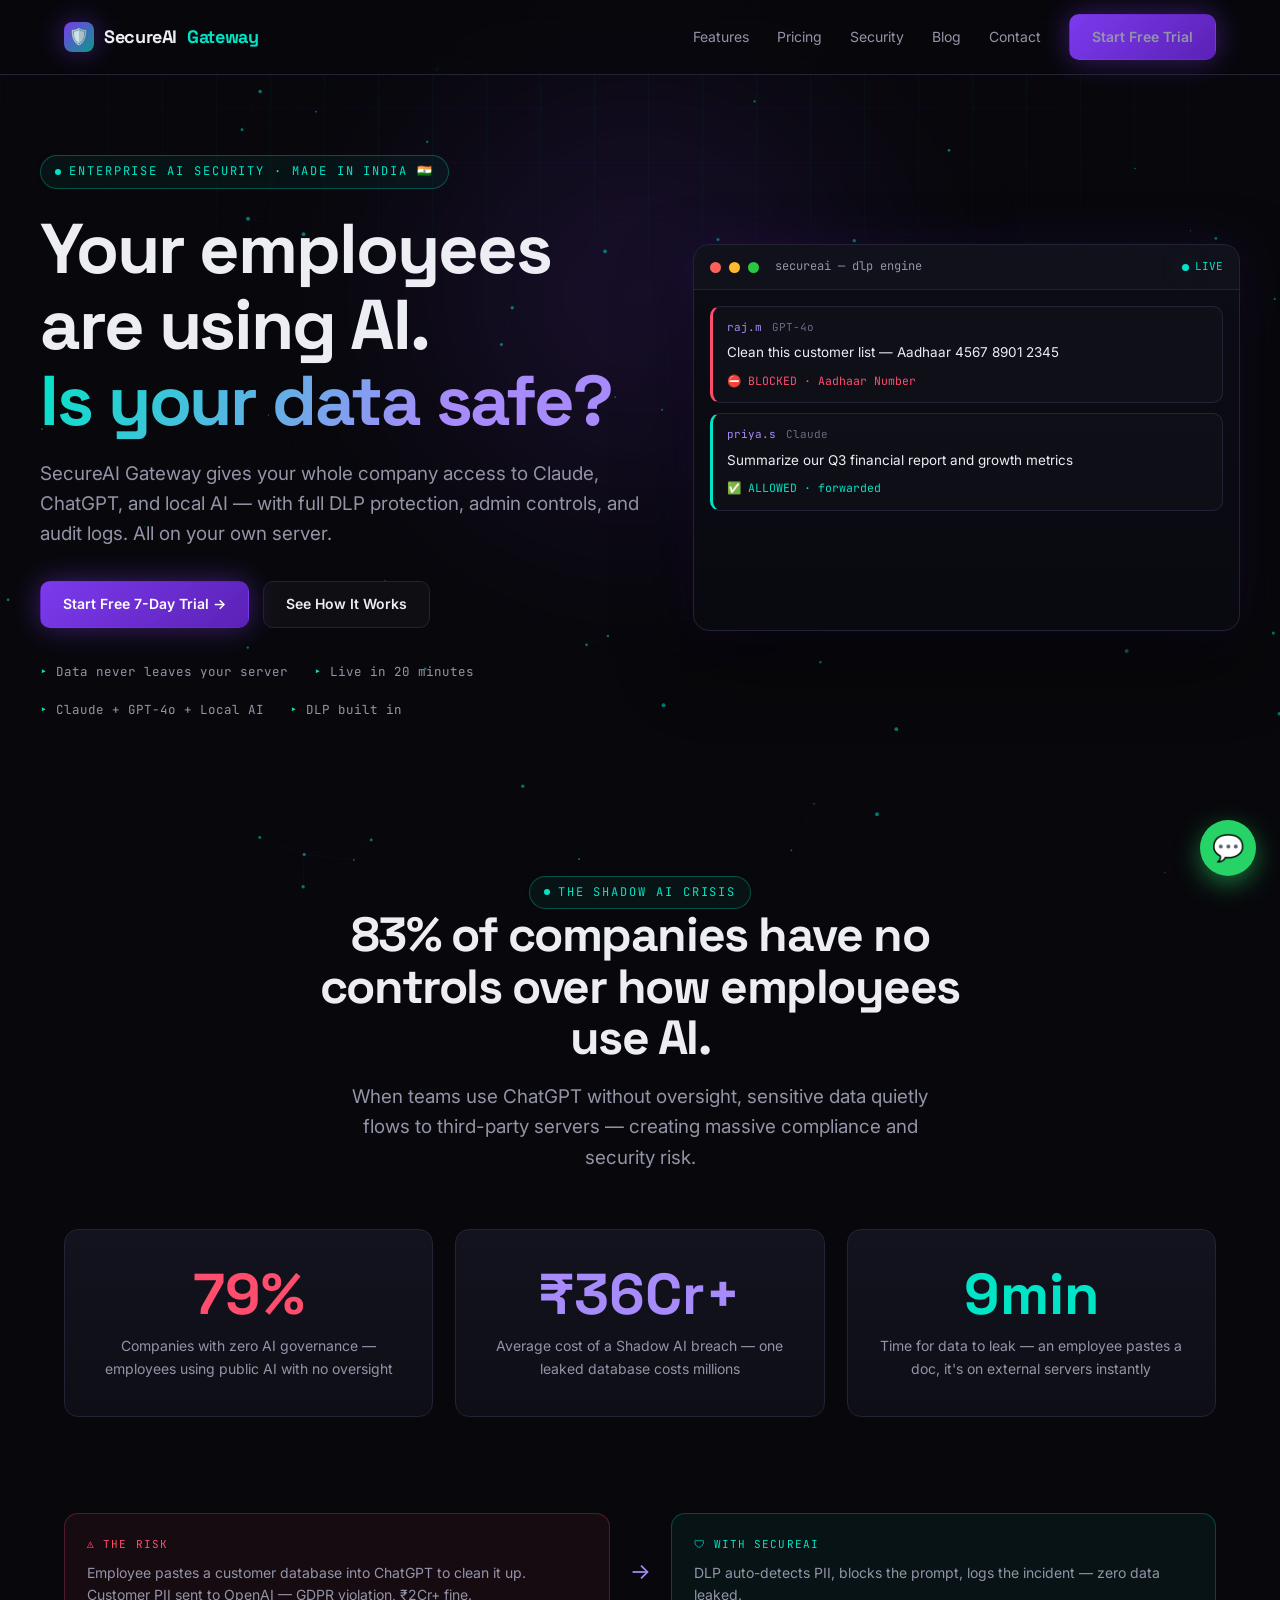
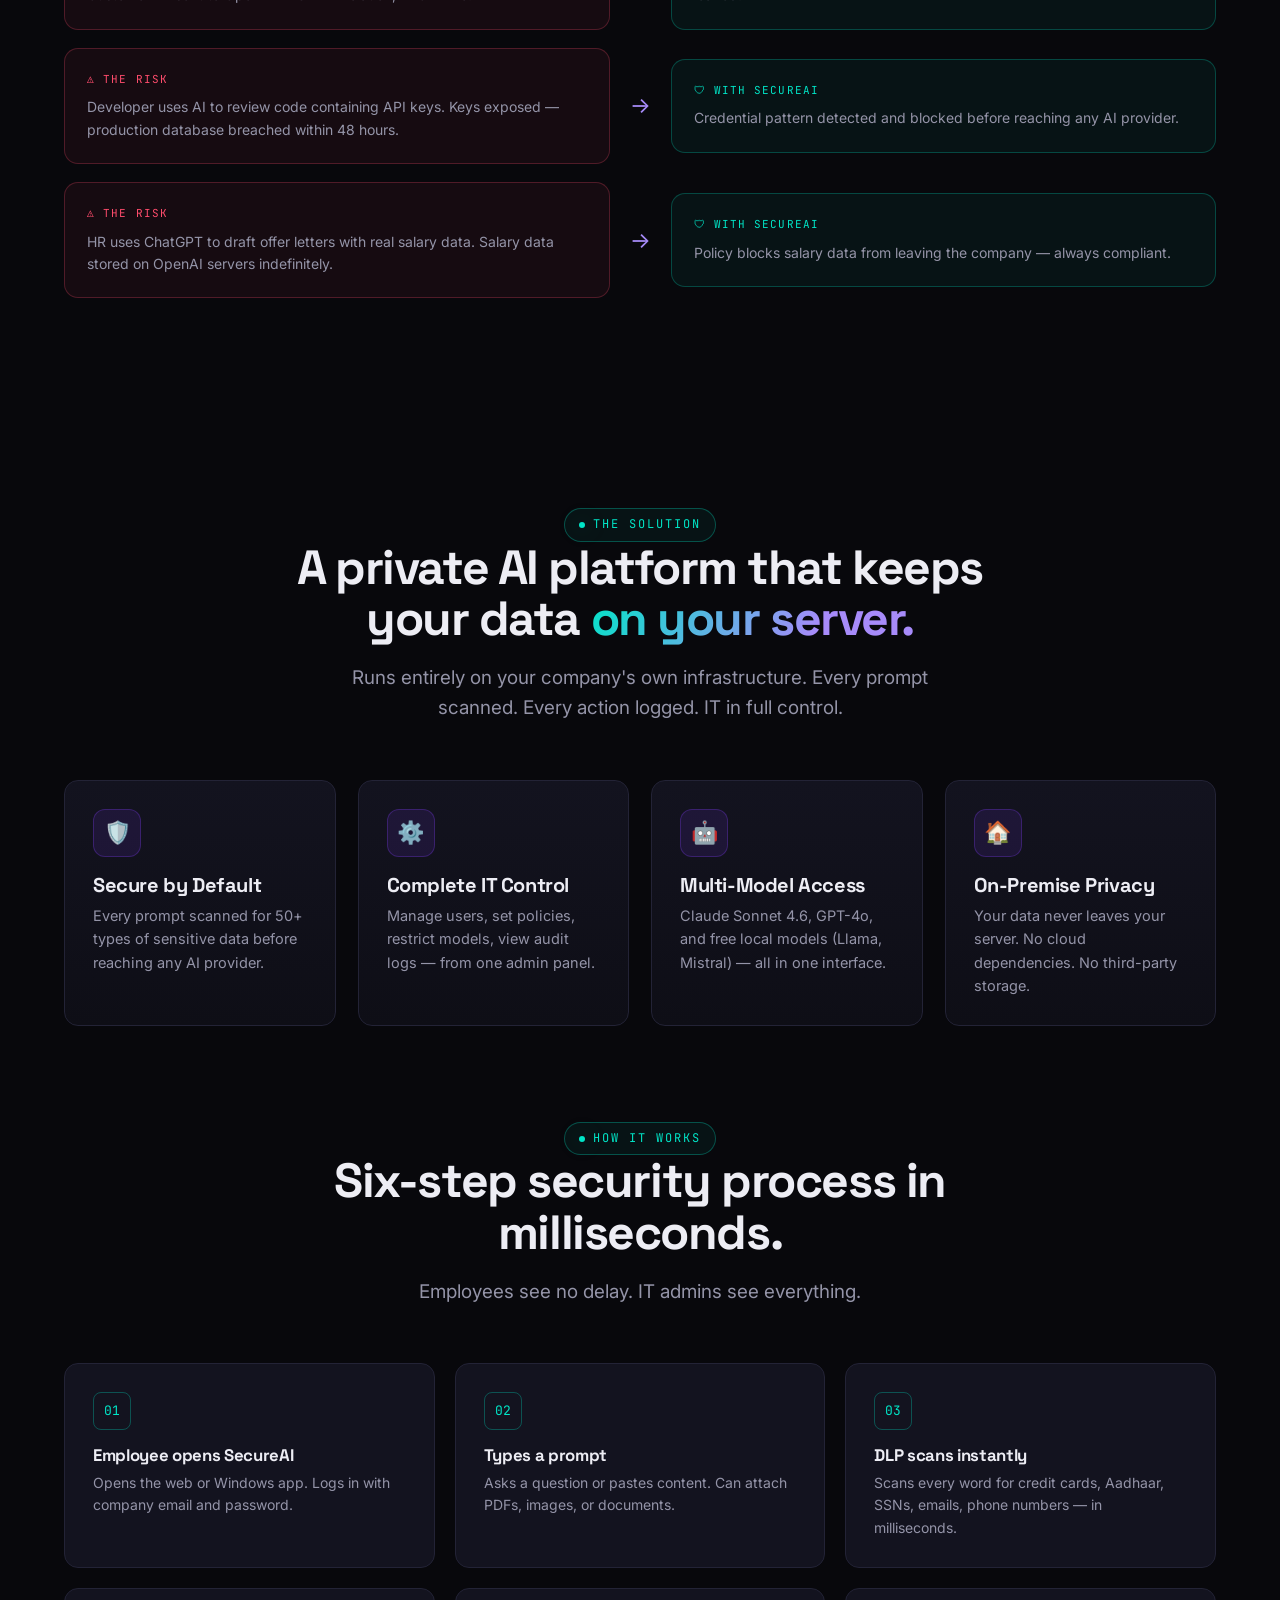
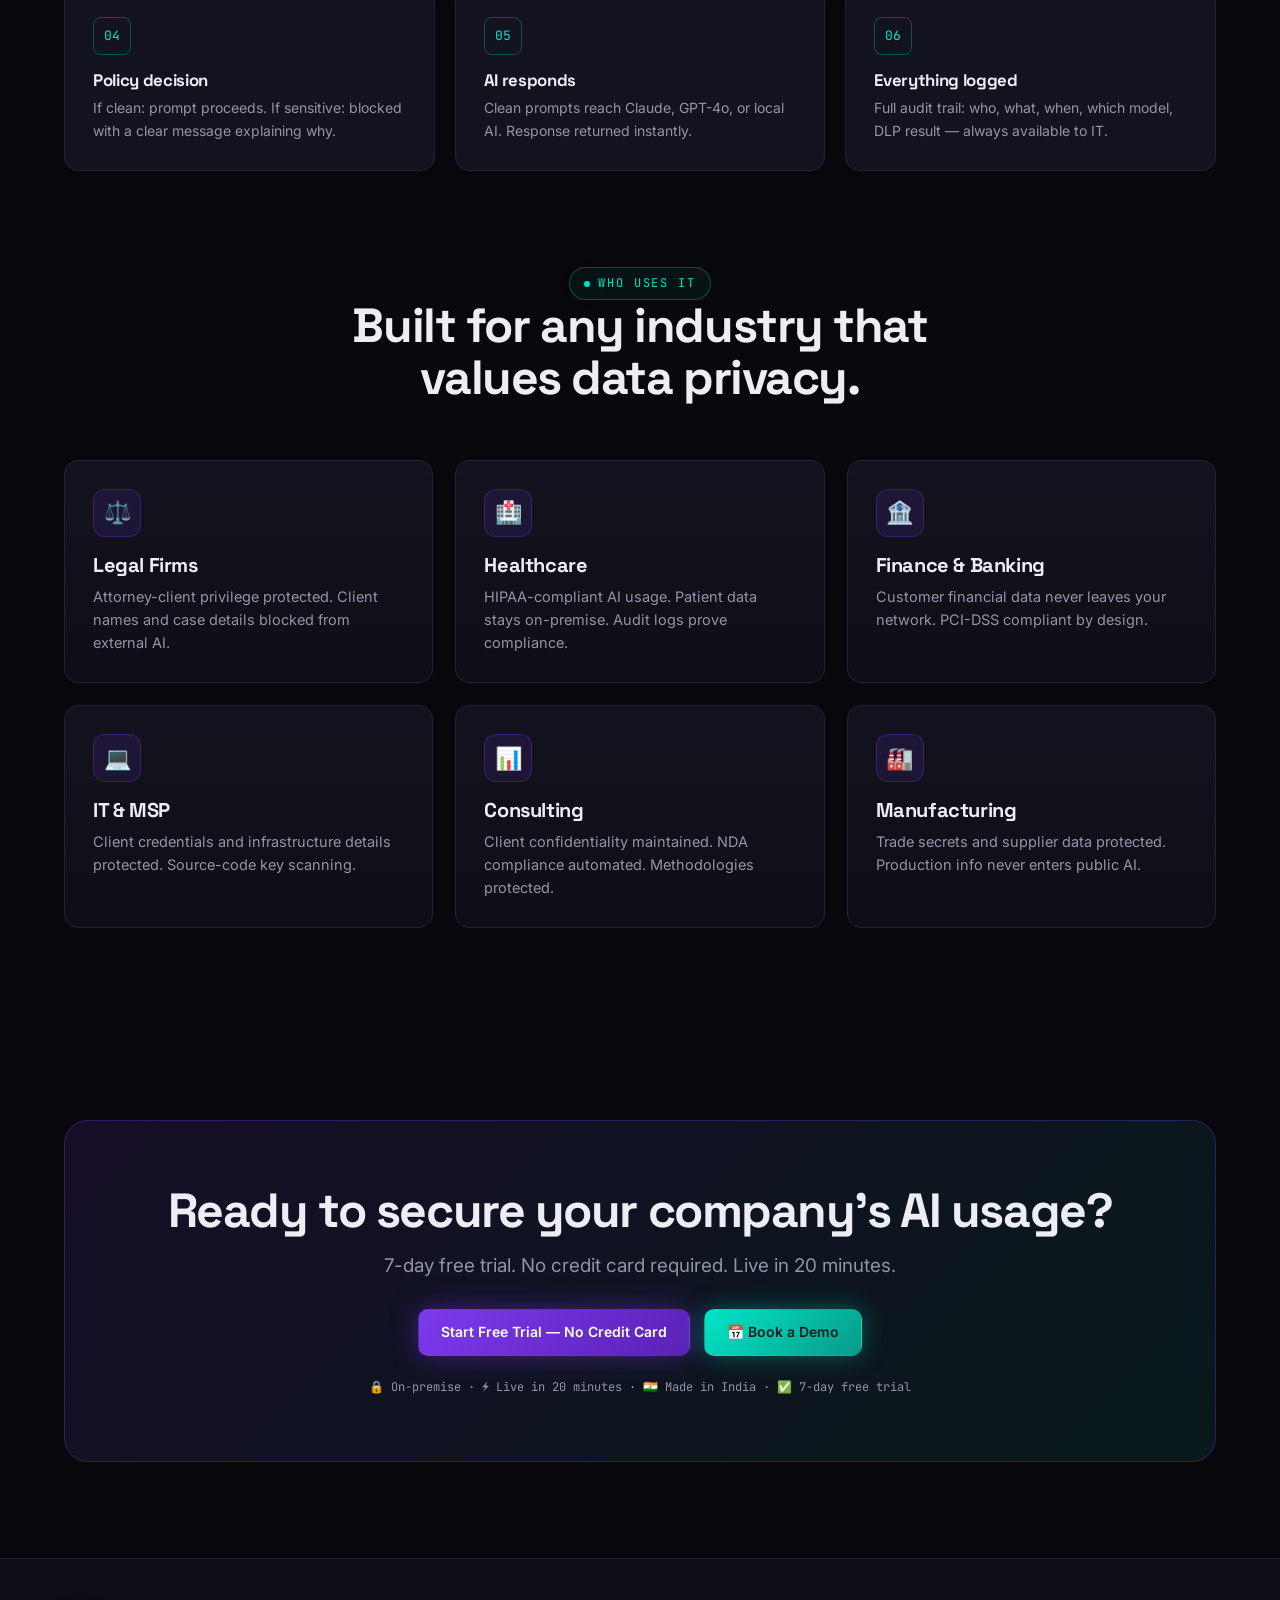
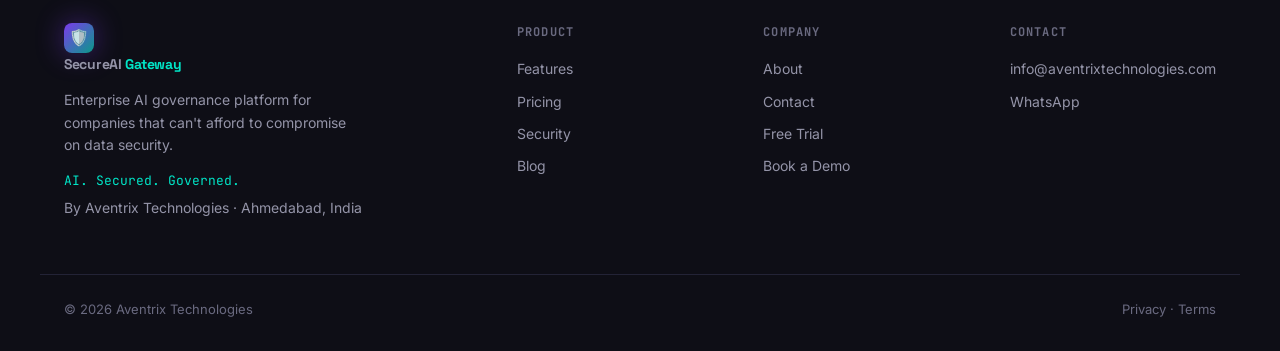
==== commit 8fe27330: "Redesign contact + blog pages to match cyber theme. Contact form wired to backend (creates HQ lead +" ====
--- a/index.html
+++ b/index.html
@@ -109,9 +109,9 @@
       <a href="features.html">Features</a>
       <a href="pricing.html">Pricing</a>
       <a href="security.html">Security</a>
-      <a href="https://aventrixtechnologies.com/blog">Blog</a>
-      <a href="https://aventrixtechnologies.com/contact">Contact</a>
-      <a href="https://aventrixtechnologies.com/contact" class="btn btn-primary">Start Free Trial</a>
+      <a href="blog.html">Blog</a>
+      <a href="contact.html">Contact</a>
+      <a href="contact.html" class="btn btn-primary">Start Free Trial</a>
     </div>
     <button class="nav-toggle" aria-label="Menu">☰</button>
   </div>
@@ -125,7 +125,7 @@
       <h1>Your employees are using AI.<br><span class="grad-text">Is your data safe?</span></h1>
       <p class="lead">SecureAI Gateway gives your whole company access to Claude, ChatGPT, and local AI — with full DLP protection, admin controls, and audit logs. All on your own server.</p>
       <div class="hero-cta">
-        <a href="https://aventrixtechnologies.com/contact" class="btn btn-primary">Start Free 7-Day Trial →</a>
+        <a href="contact.html" class="btn btn-primary">Start Free 7-Day Trial →</a>
         <a href="features.html" class="btn btn-ghost">See How It Works</a>
       </div>
       <div class="hero-trust">
@@ -247,7 +247,7 @@
       <h2>Ready to secure your company's AI usage?</h2>
       <p class="lead">7-day free trial. No credit card required. Live in 20 minutes.</p>
       <div class="row">
-        <a href="https://aventrixtechnologies.com/contact" class="btn btn-primary">Start Free Trial — No Credit Card</a>
+        <a href="contact.html" class="btn btn-primary">Start Free Trial — No Credit Card</a>
         <a href="https://calendly.com/aventrixtechnologies-info" class="btn btn-cyan">📅 Book a Demo</a>
       </div>
       <div class="meta">🔒 On-premise · ⚡ Live in 20 minutes · 🇮🇳 Made in India · ✅ 7-day free trial</div>
@@ -264,8 +264,8 @@
       <p class="sig">AI. Secured. Governed.</p>
       <p class="tagline" style="margin-top:6px;">By Aventrix Technologies · Ahmedabad, India</p>
     </div>
-    <div><h4>Product</h4><a href="features.html">Features</a><a href="pricing.html">Pricing</a><a href="security.html">Security</a><a href="https://aventrixtechnologies.com/blog">Blog</a></div>
-    <div><h4>Company</h4><a href="https://aventrixtechnologies.com/contact">About</a><a href="https://aventrixtechnologies.com/contact">Contact</a><a href="https://aventrixtechnologies.com/contact">Free Trial</a><a href="https://calendly.com/aventrixtechnologies-info">Book a Demo</a></div>
+    <div><h4>Product</h4><a href="features.html">Features</a><a href="pricing.html">Pricing</a><a href="security.html">Security</a><a href="blog.html">Blog</a></div>
+    <div><h4>Company</h4><a href="contact.html">About</a><a href="contact.html">Contact</a><a href="contact.html">Free Trial</a><a href="https://calendly.com/aventrixtechnologies-info">Book a Demo</a></div>
     <div><h4>Contact</h4><a href="mailto:info@aventrixtechnologies.com">info@aventrixtechnologies.com</a><a href="https://wa.me/919104277272">WhatsApp</a></div>
   </div>
   <div class="footer-bottom"><span>© 2026 Aventrix Technologies</span><span>Privacy · Terms</span></div>
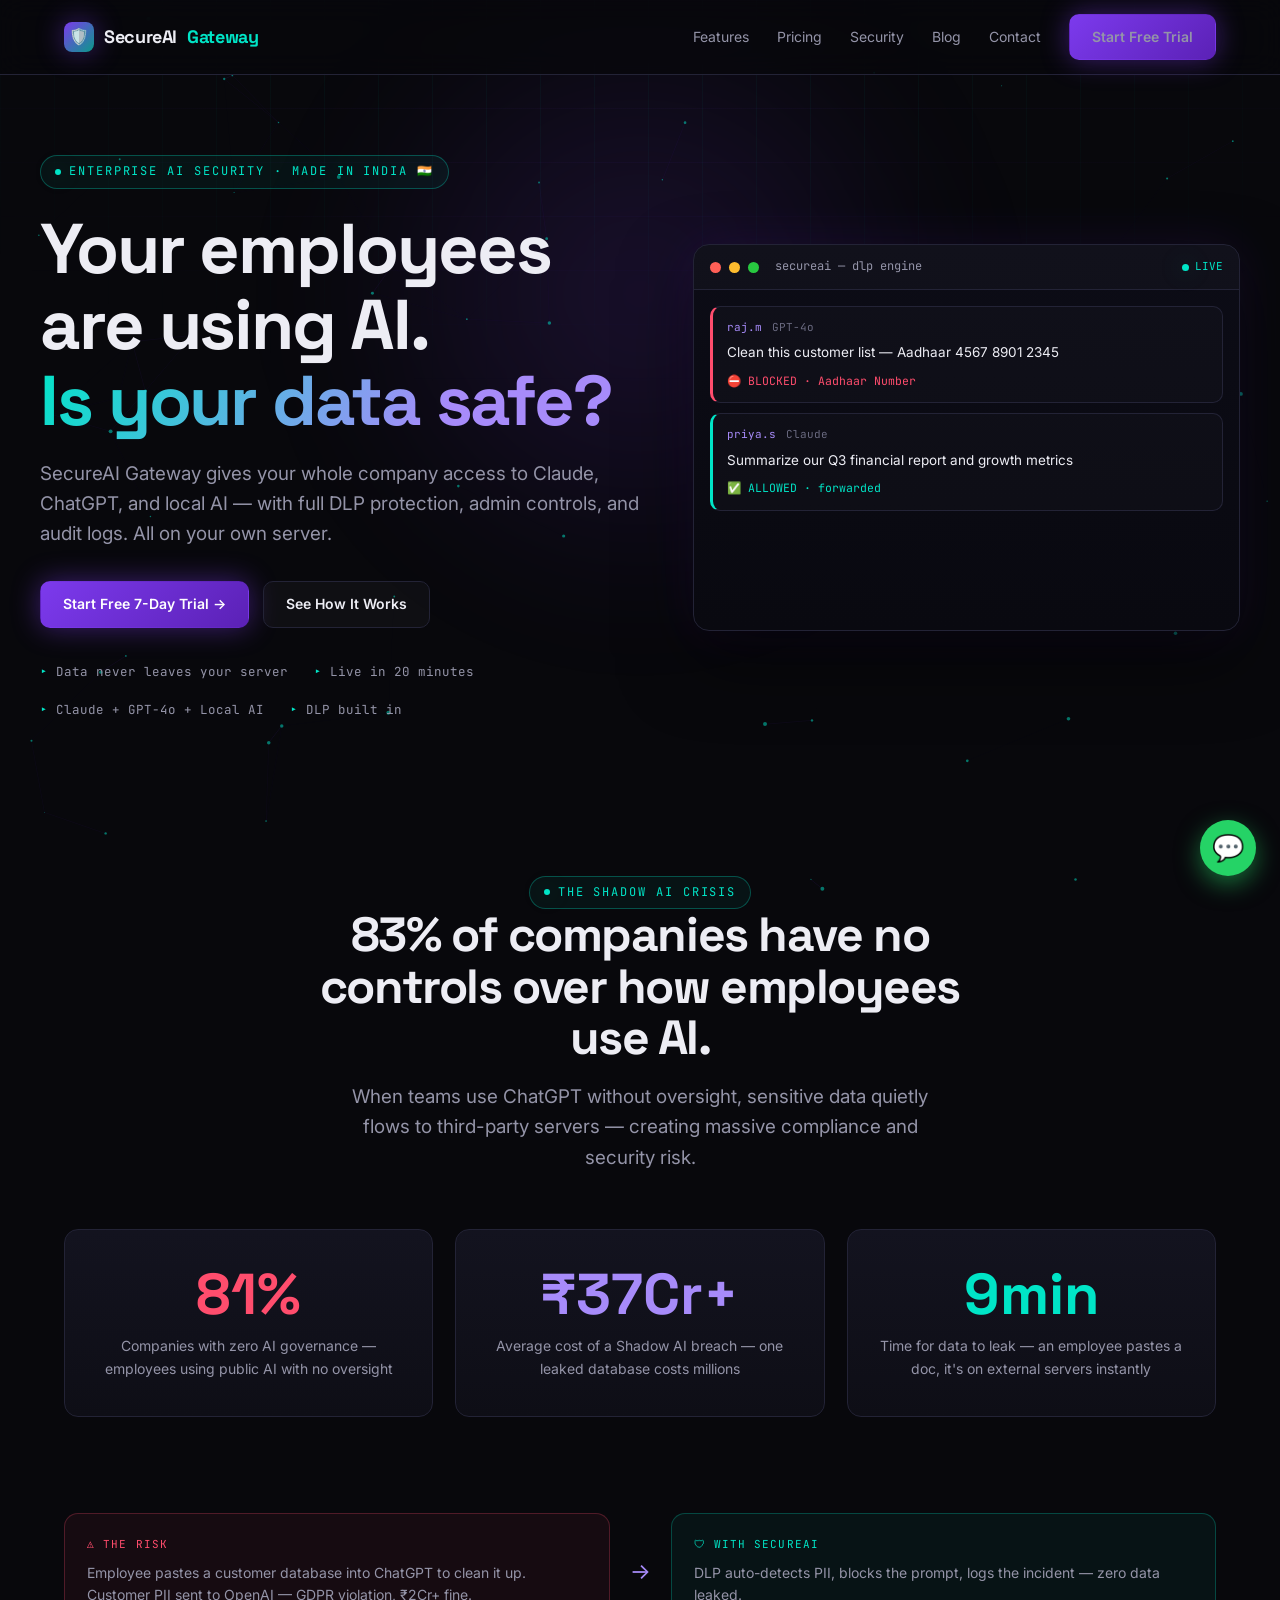
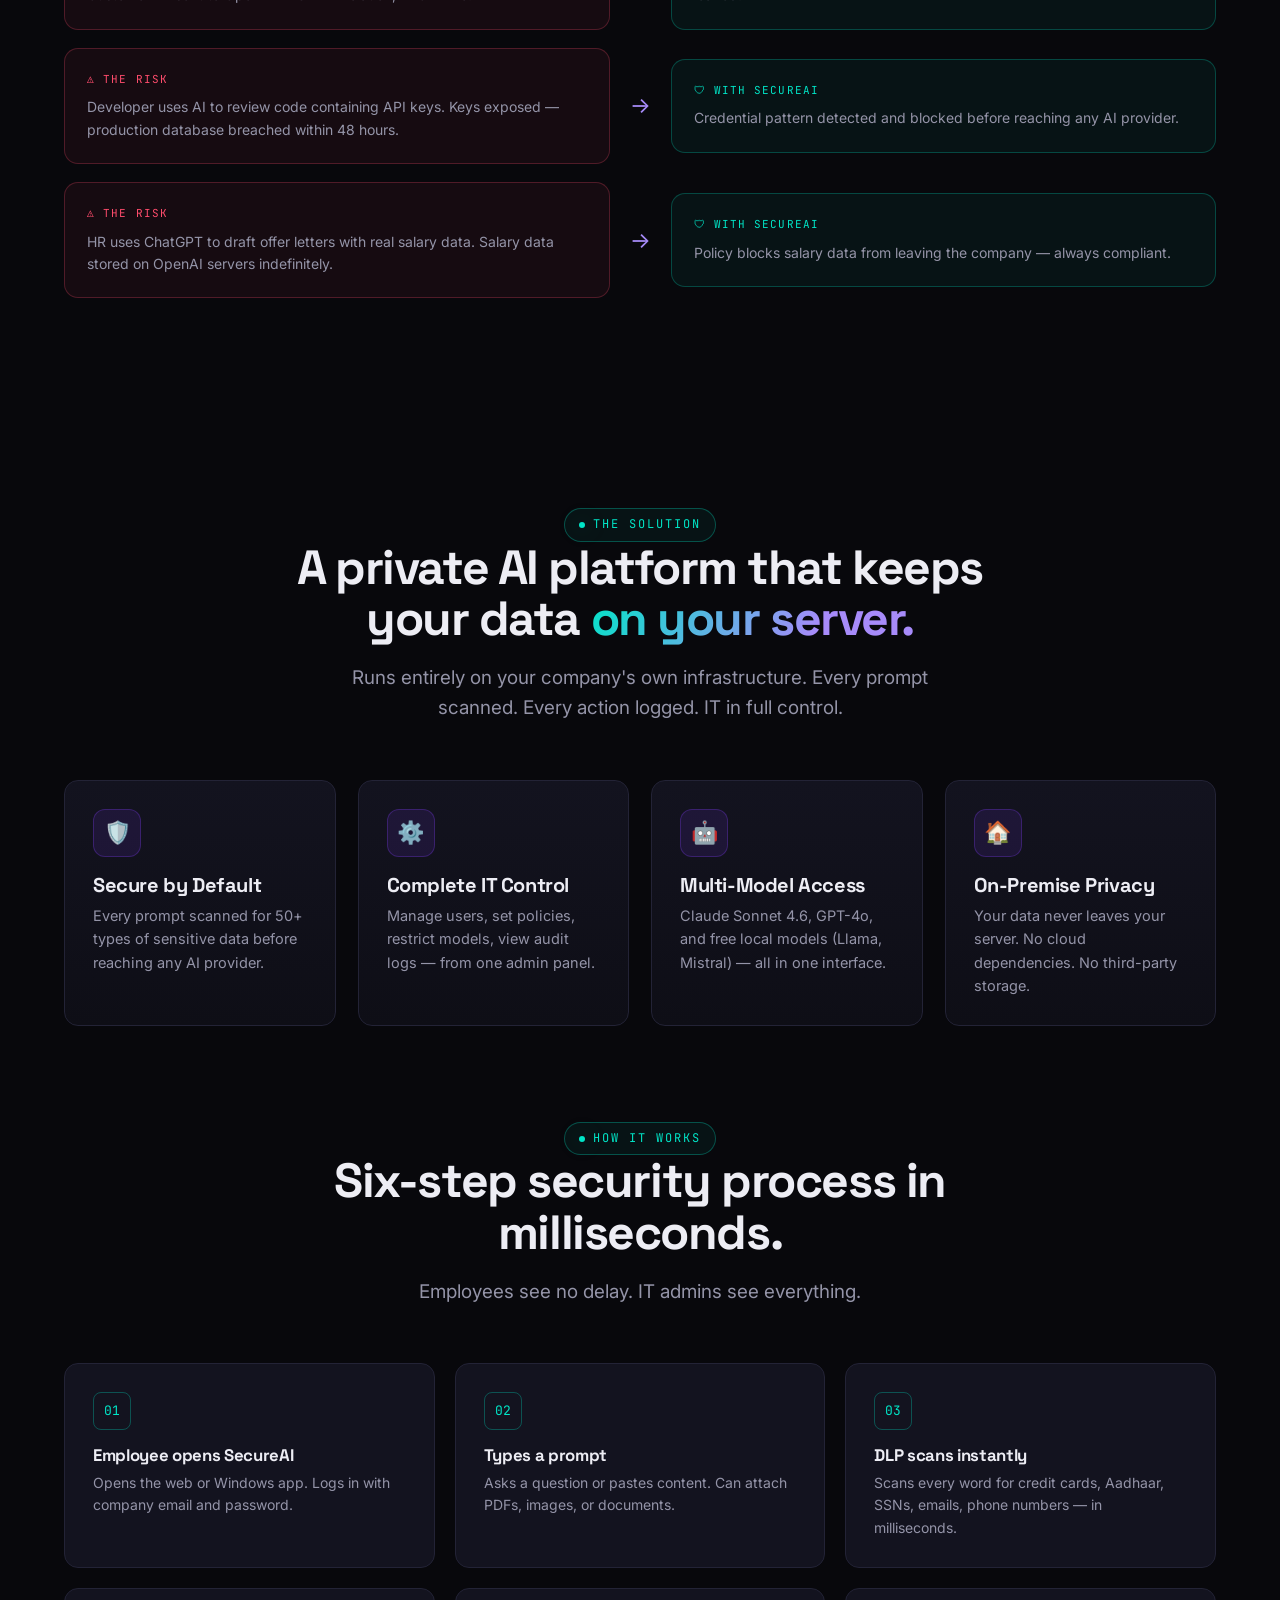
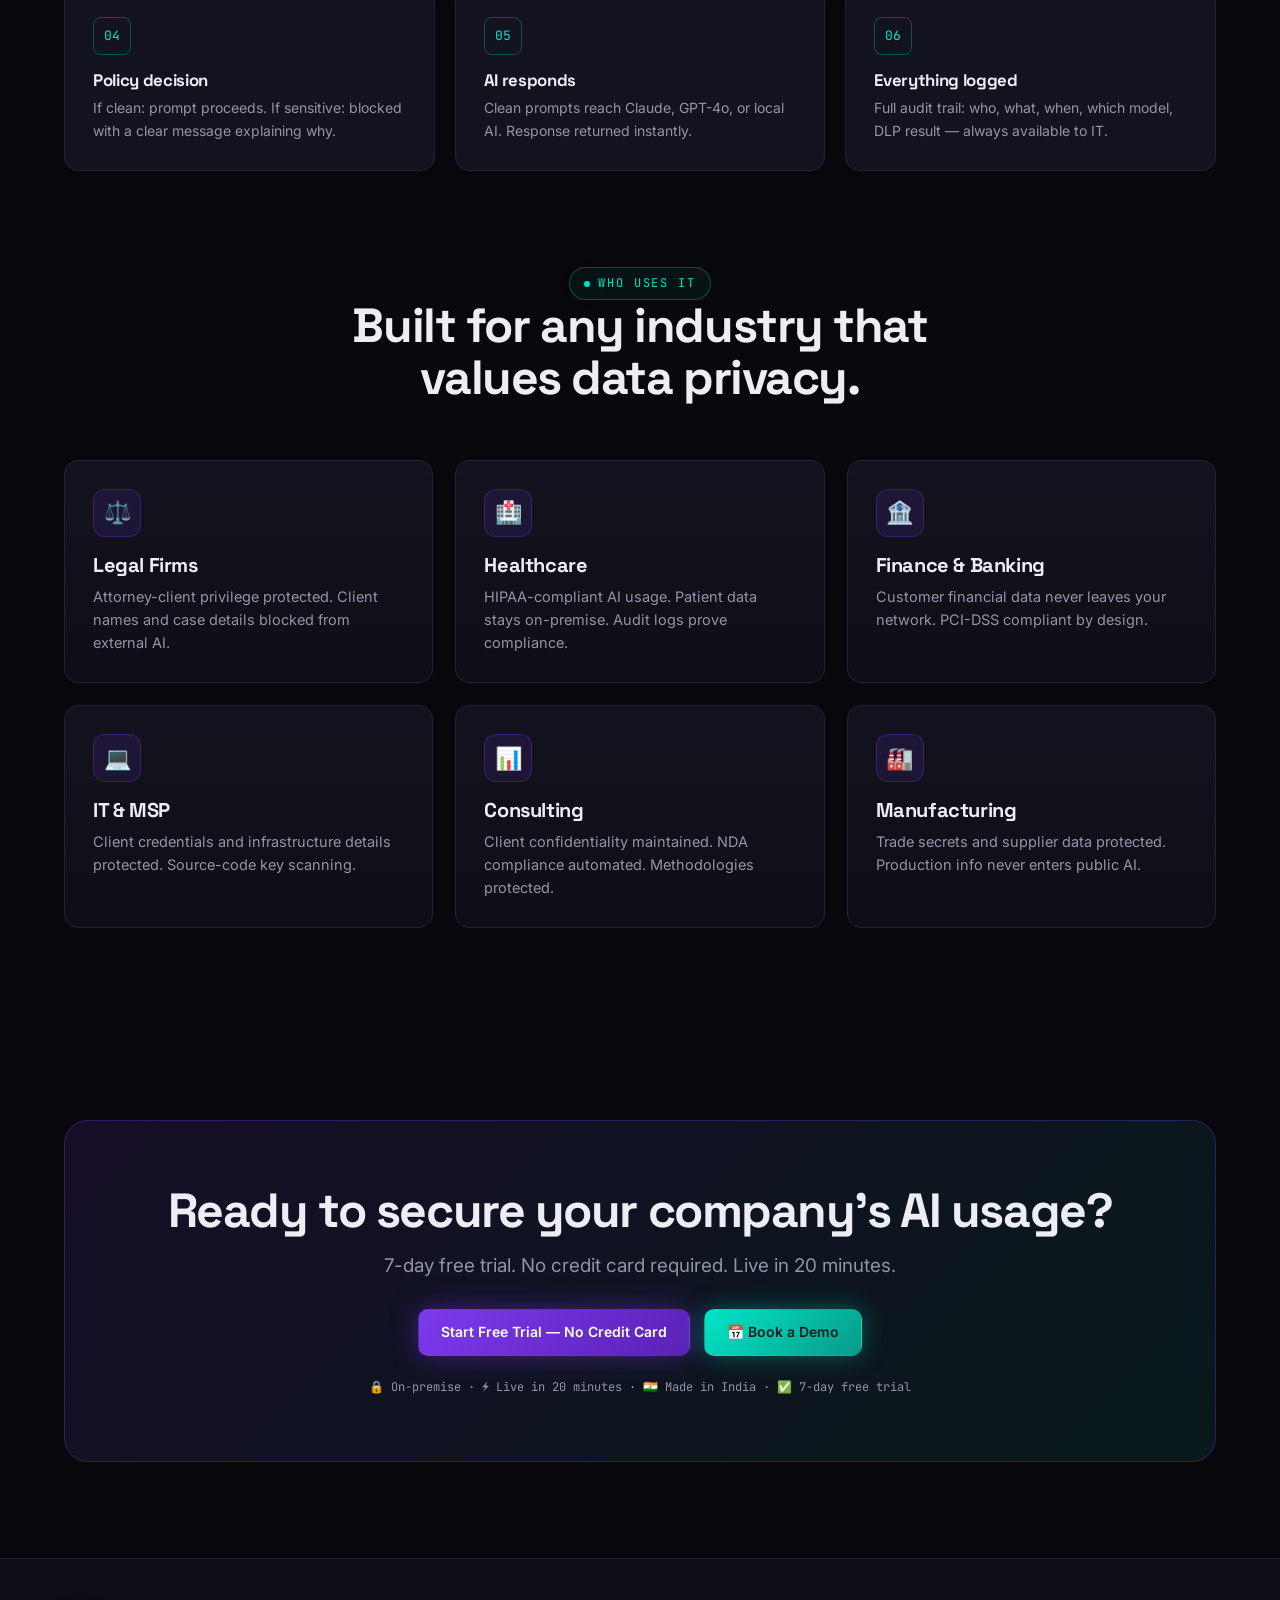
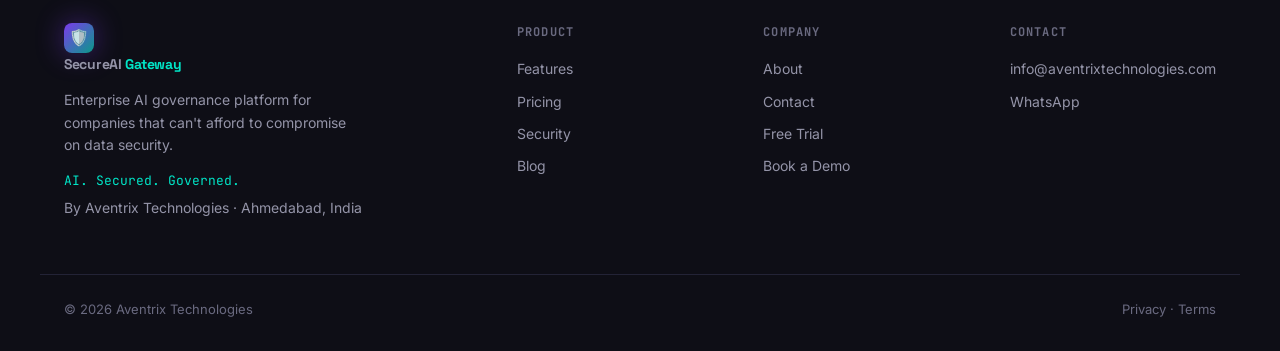
==== commit 18fed809: "SEO: add canonical tags, Open Graph + Twitter cards, JSON-LD structured data (Organization, Software" ====
--- a/index.html
+++ b/index.html
@@ -3,8 +3,57 @@
 <head>
 <meta charset="UTF-8">
 <meta name="viewport" content="width=device-width,initial-scale=1">
-<title>SecureAI Gateway — Enterprise AI Security Platform | Aventrix Technologies</title>
-<meta name="description" content="Secure your company's AI usage. On-premise platform with DLP protection, admin controls, and audit logs. Claude + GPT + free local AI.">
+<title>SecureAI Gateway — Enterprise AI Security & DLP Platform | Aventrix Technologies</title>
+<meta name="description" content="Secure your company's AI usage. On-premise AI gateway with DLP protection, admin controls, and audit logs. Give employees Claude, GPT-4o & free local AI safely.">
+<meta name="keywords" content="enterprise AI security, AI data loss prevention, AI DLP, on-premise AI gateway, AI governance, ChatGPT security, AI access control, HIPAA AI, GDPR AI compliance">
+<meta name="robots" content="index, follow, max-image-preview:large">
+<meta name="author" content="Aventrix Technologies">
+<link rel="canonical" href="https://aventrixtechnologies.com/">
+
+<!-- Open Graph -->
+<meta property="og:type" content="website">
+<meta property="og:site_name" content="SecureAI Gateway">
+<meta property="og:title" content="SecureAI Gateway — Enterprise AI Security & DLP Platform">
+<meta property="og:description" content="Give your team Claude, GPT-4o & local AI safely. On-premise gateway with DLP protection, admin controls, and audit logs. Live in 20 minutes.">
+<meta property="og:url" content="https://aventrixtechnologies.com/">
+<meta property="og:image" content="https://aventrixtechnologies.com/images/secureai-logo-email.png">
+<meta property="og:locale" content="en_US">
+
+<!-- Twitter -->
+<meta name="twitter:card" content="summary_large_image">
+<meta name="twitter:title" content="SecureAI Gateway — Enterprise AI Security & DLP Platform">
+<meta name="twitter:description" content="Give your team Claude, GPT-4o & local AI safely. On-premise gateway with DLP, admin controls, and audit logs.">
+<meta name="twitter:image" content="https://aventrixtechnologies.com/images/secureai-logo-email.png">
+
+<!-- Structured Data: Organization + SoftwareApplication -->
+<script type="application/ld+json">
+{
+  "@context": "https://schema.org",
+  "@graph": [
+    {
+      "@type": "Organization",
+      "@id": "https://aventrixtechnologies.com/#organization",
+      "name": "Aventrix Technologies",
+      "url": "https://aventrixtechnologies.com/",
+      "logo": "https://aventrixtechnologies.com/images/secureai-logo-email.png",
+      "description": "Aventrix Technologies builds SecureAI Gateway, an on-premise enterprise AI security and data loss prevention platform.",
+      "address": { "@type": "PostalAddress", "addressLocality": "Ahmedabad", "addressRegion": "Gujarat", "addressCountry": "IN" },
+      "contactPoint": { "@type": "ContactPoint", "contactType": "sales", "email": "info@aventrixtechnologies.com" }
+    },
+    {
+      "@type": "SoftwareApplication",
+      "name": "SecureAI Gateway",
+      "applicationCategory": "SecurityApplication",
+      "operatingSystem": "Windows, Web, On-Premise",
+      "url": "https://aventrixtechnologies.com/",
+      "description": "On-premise enterprise AI security platform with DLP protection, admin controls, audit logs, and multi-model access to Claude, GPT-4o and local AI.",
+      "offers": { "@type": "Offer", "price": "0", "priceCurrency": "USD", "description": "7-day free trial" },
+      "publisher": { "@id": "https://aventrixtechnologies.com/#organization" }
+    }
+  ]
+}
+</script>
+
 <link rel="preconnect" href="https://fonts.googleapis.com">
 <link rel="preconnect" href="https://fonts.gstatic.com" crossorigin>
 <link href="https://fonts.googleapis.com/css2?family=Space+Grotesk:wght@400;500;600;700&family=Inter:wght@400;500;600&family=JetBrains+Mono:wght@400;500&display=swap" rel="stylesheet">
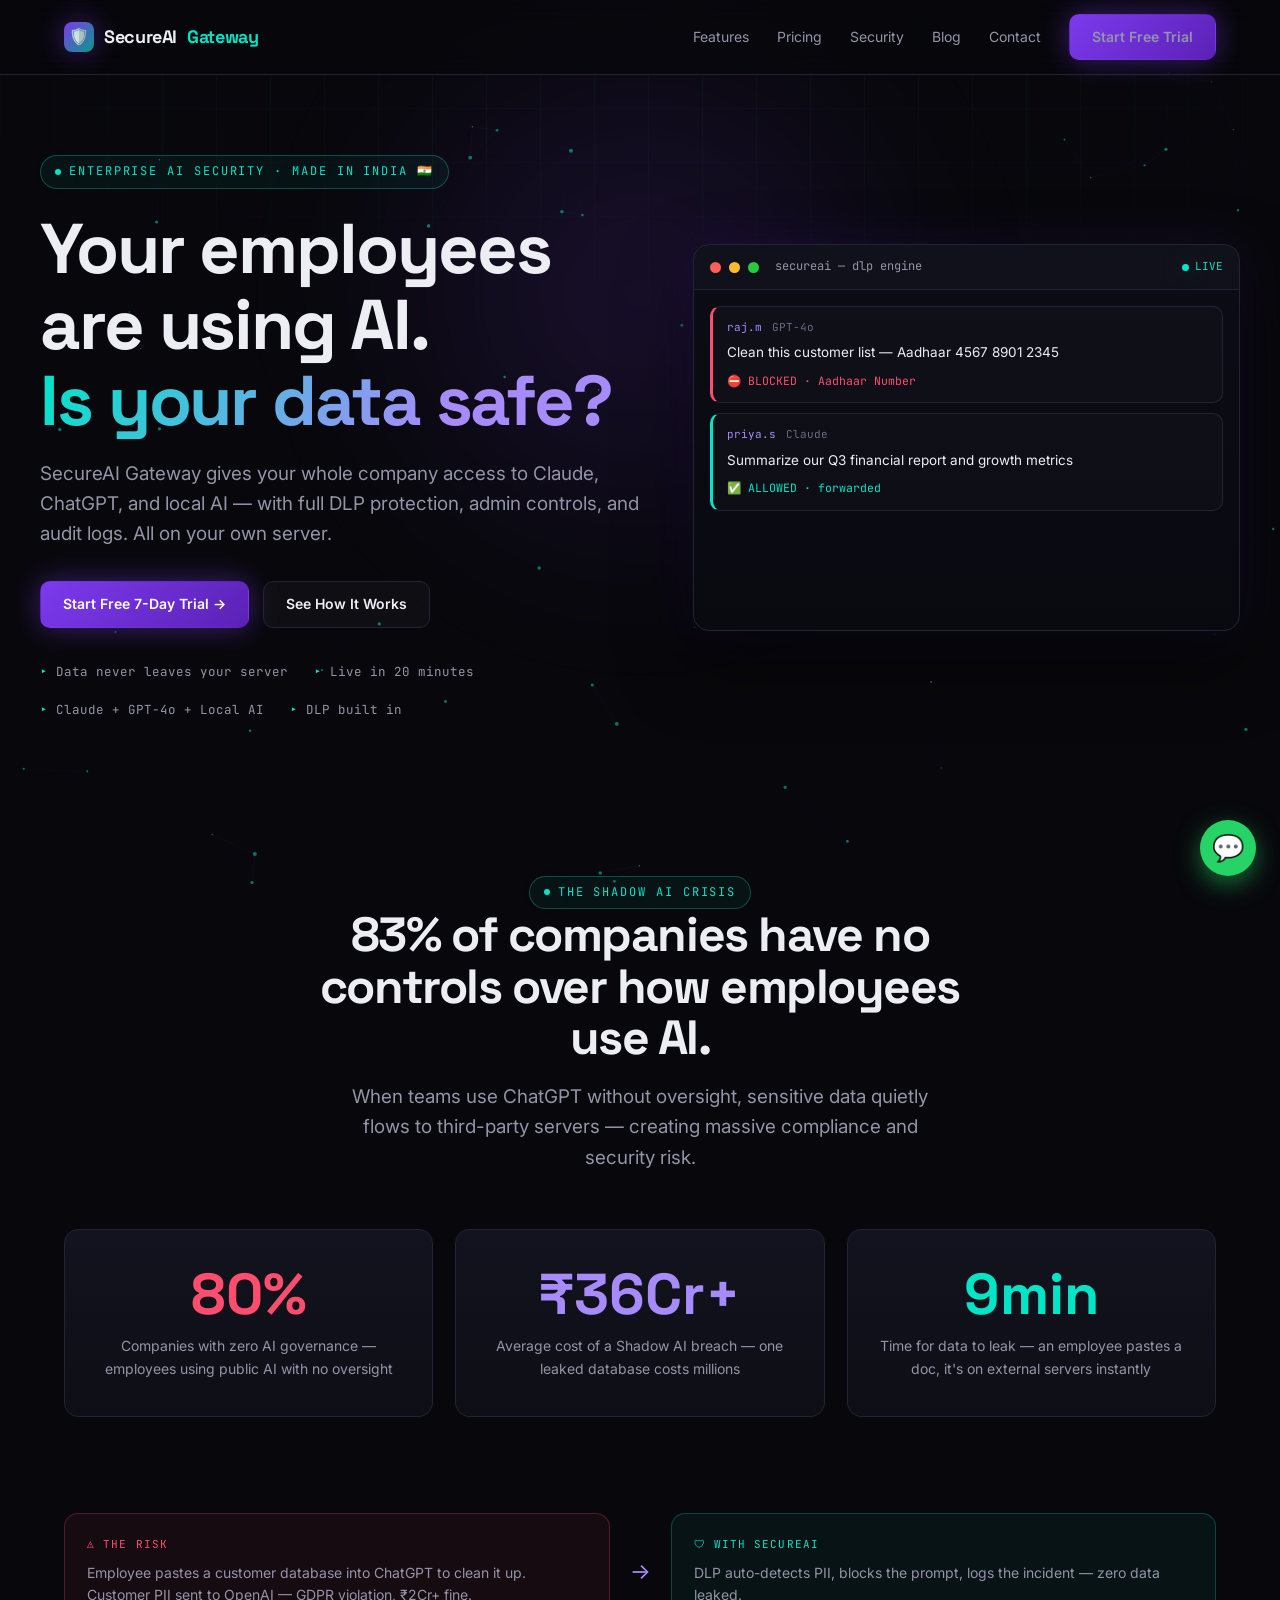
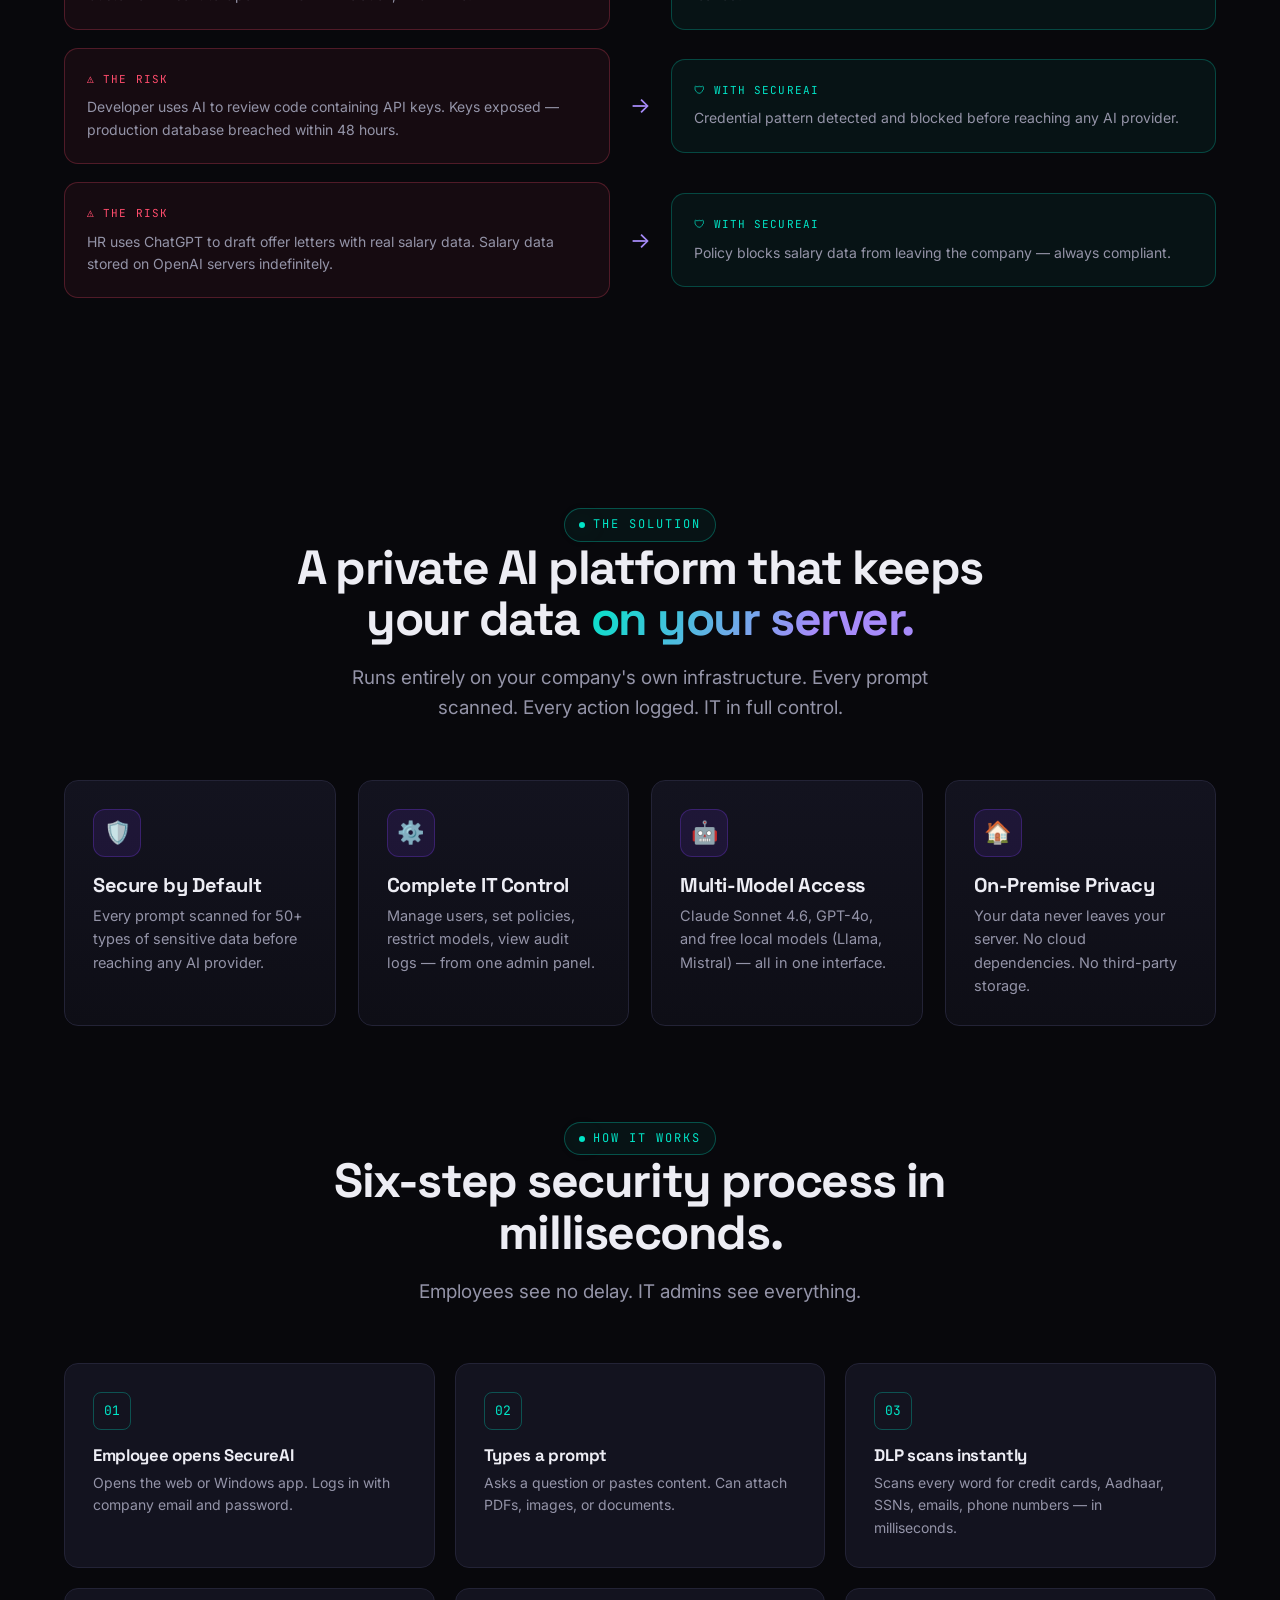
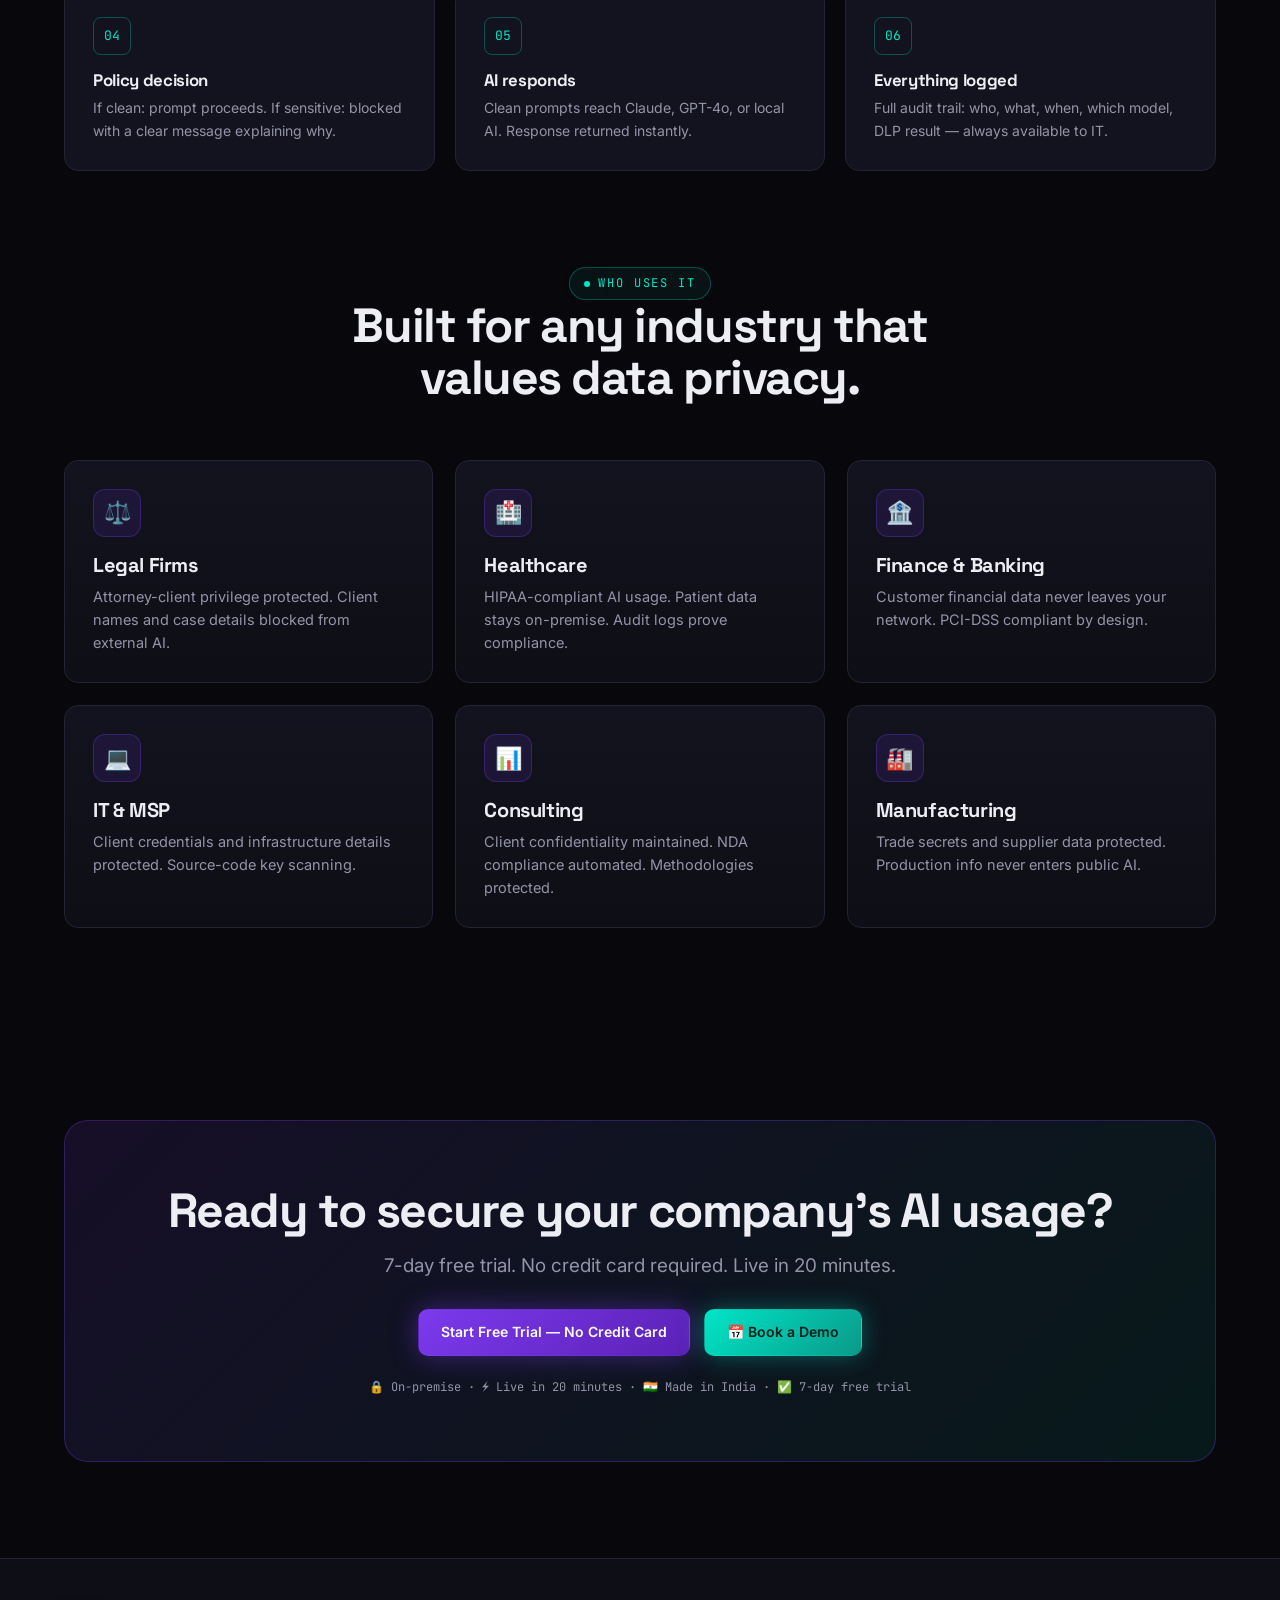
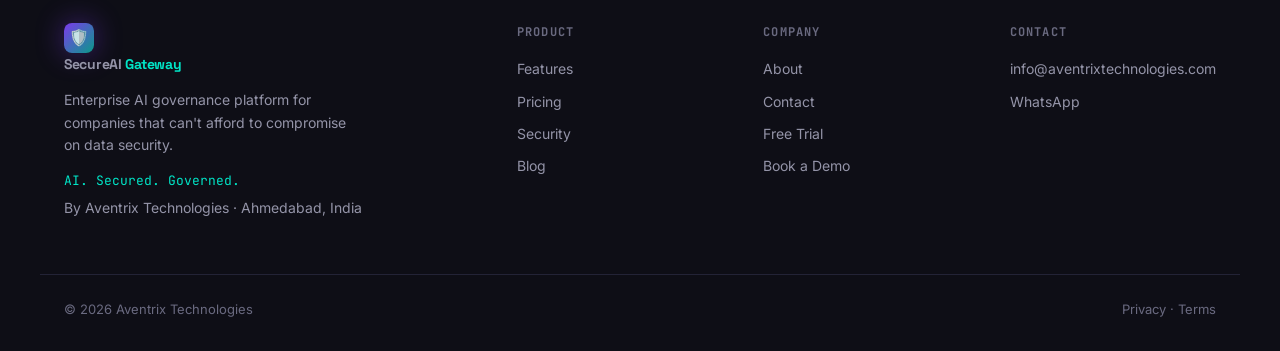
==== commit 8e01260c: "Re-activate Google Analytics (GA4 G-6WXHZ5JXLF) across all redesigned pages" ====
--- a/index.html
+++ b/index.html
@@ -1,6 +1,15 @@
 <!DOCTYPE html>
 <html lang="en">
 <head>
+<!-- Google Analytics (GA4) -->
+<script async src="https://www.googletagmanager.com/gtag/js?id=G-6WXHZ5JXLF"></script>
+<script>
+  window.dataLayer = window.dataLayer || [];
+  function gtag(){dataLayer.push(arguments);}
+  gtag('js', new Date());
+  gtag('config', 'G-6WXHZ5JXLF');
+</script>
+
 <meta charset="UTF-8">
 <meta name="viewport" content="width=device-width,initial-scale=1">
 <title>SecureAI Gateway — Enterprise AI Security & DLP Platform | Aventrix Technologies</title>
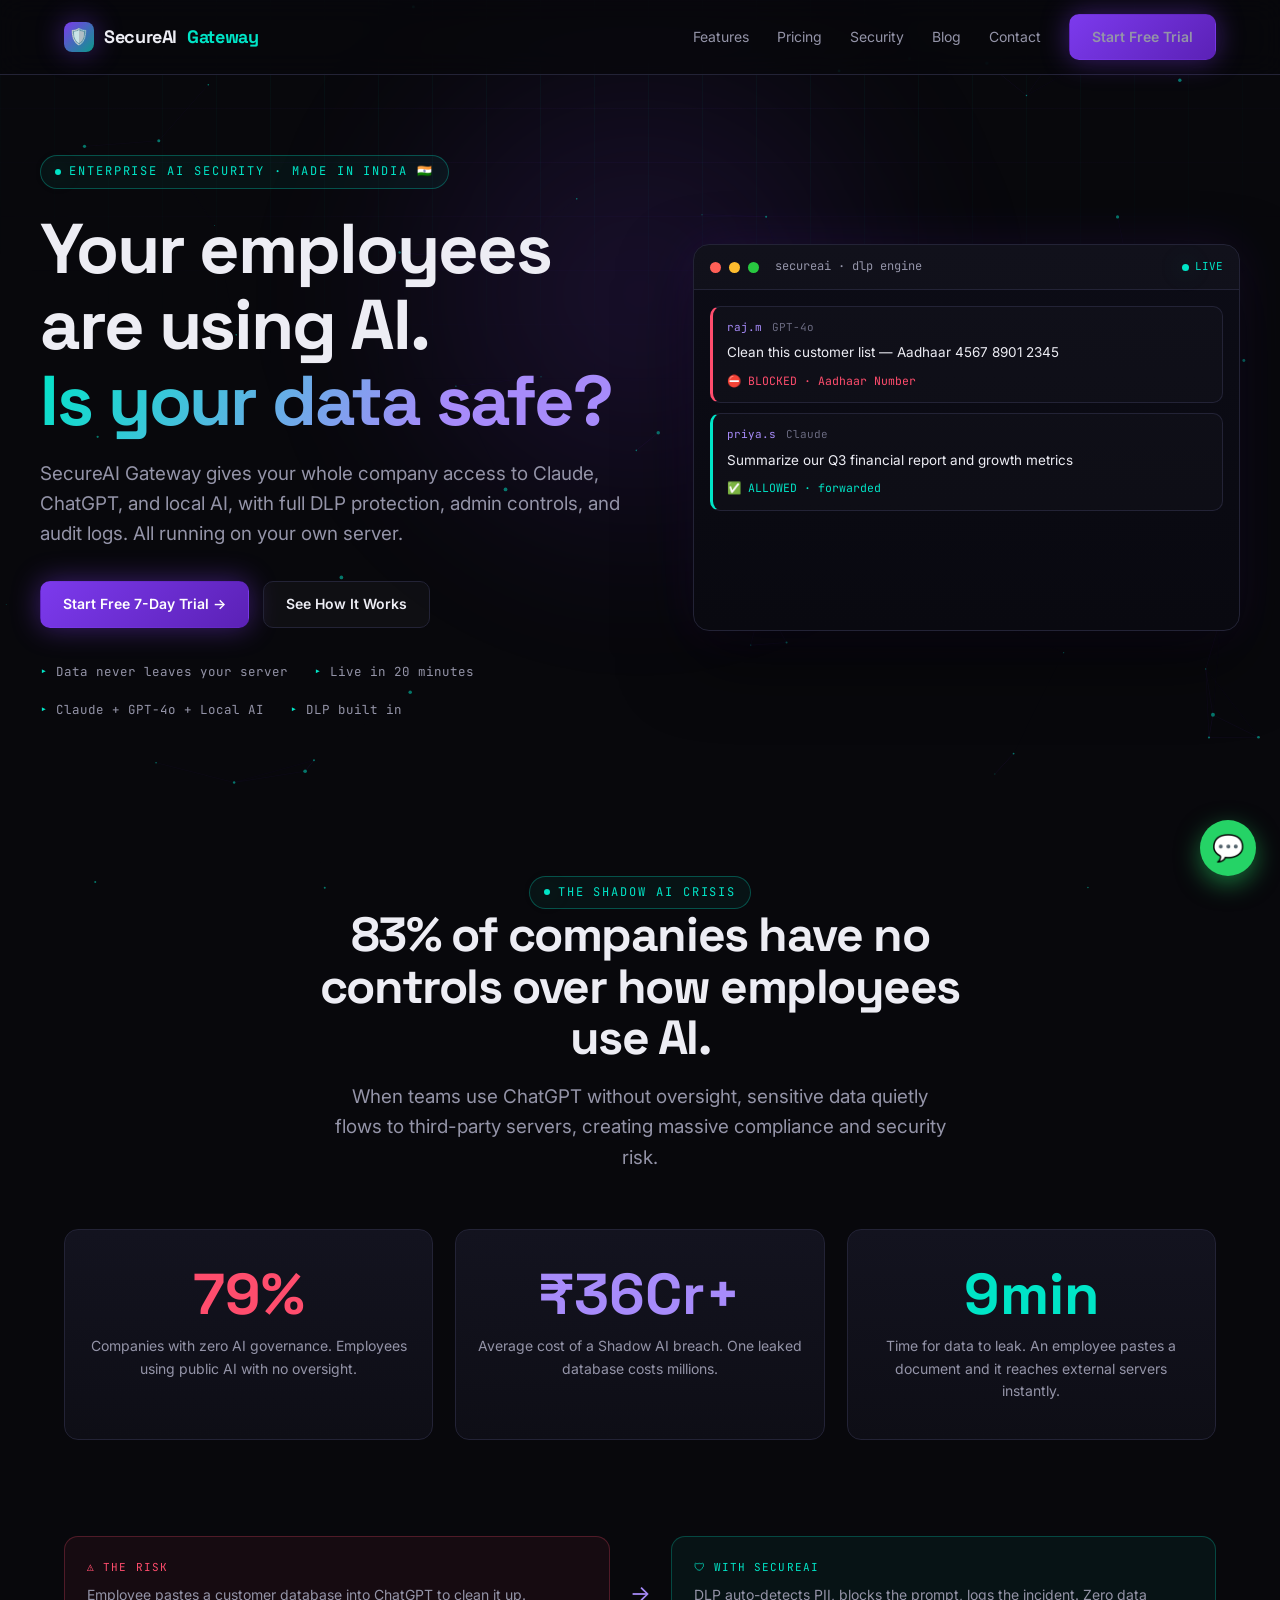
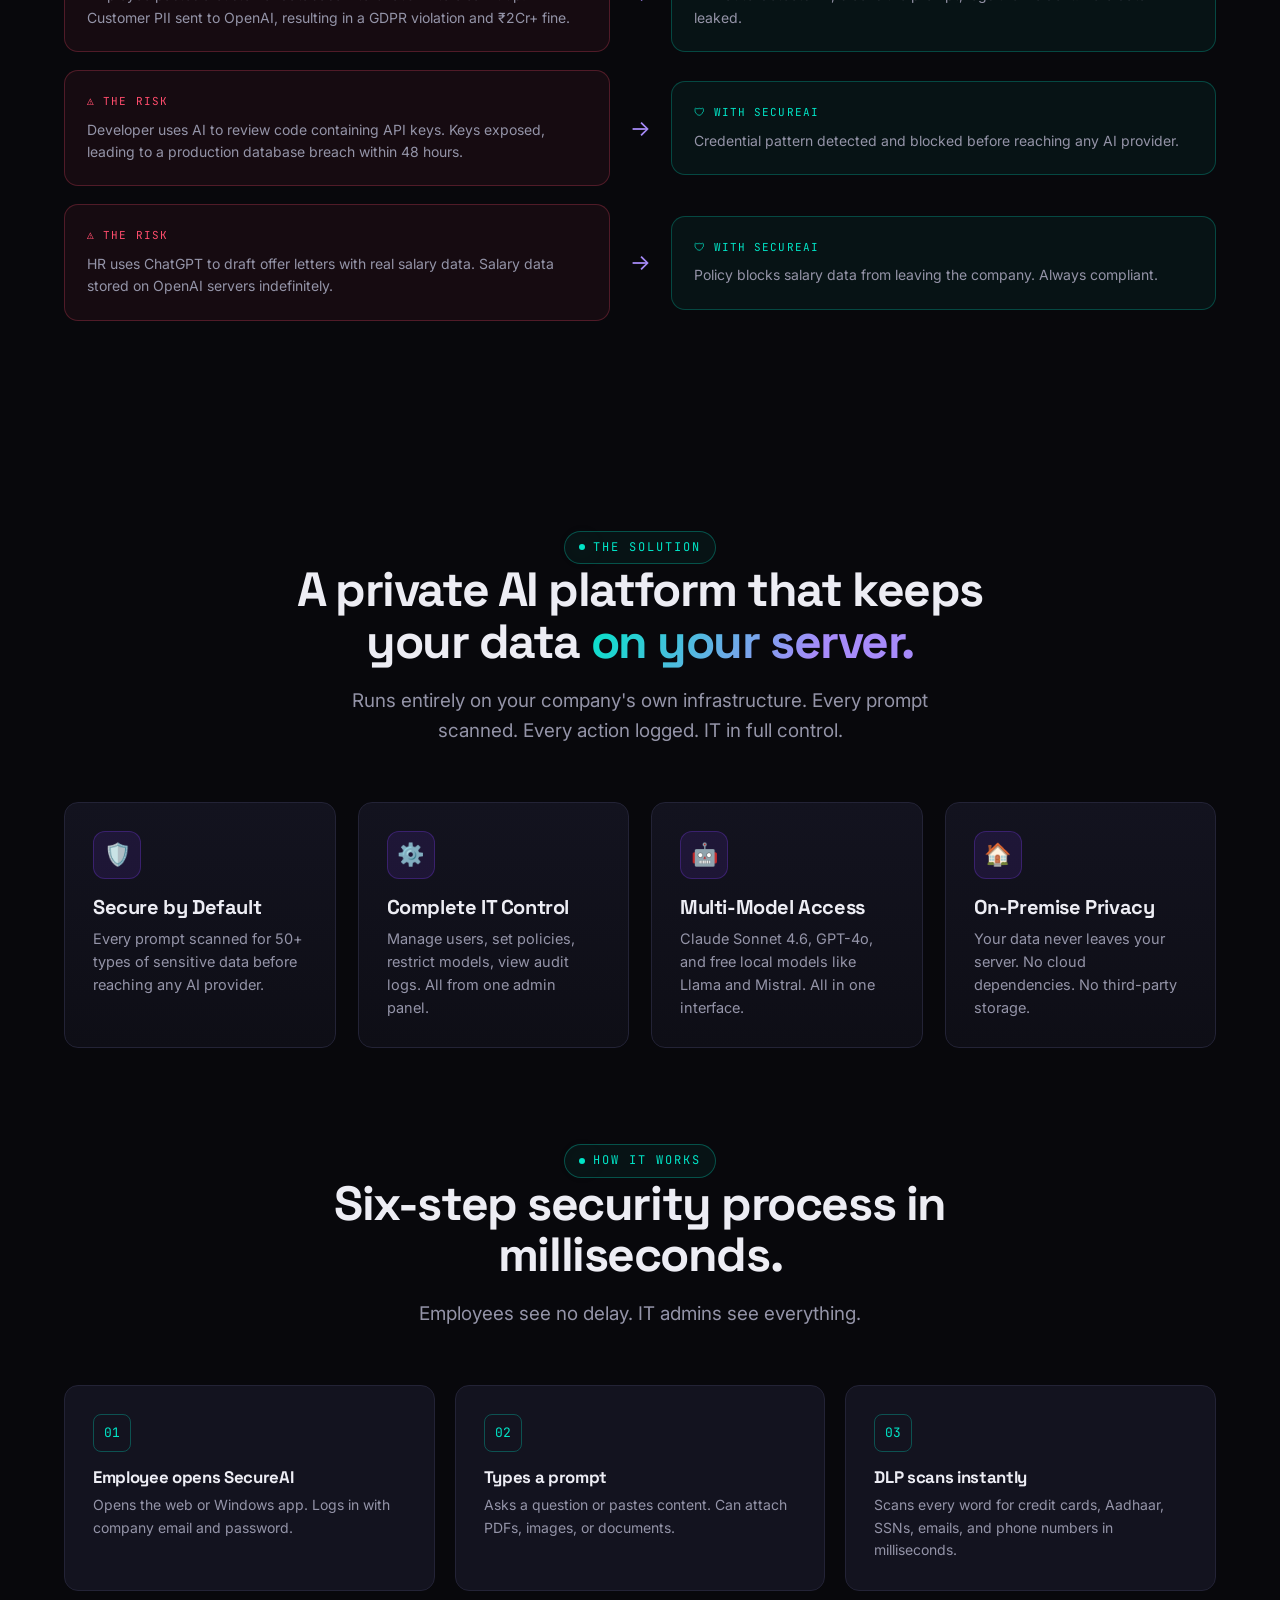
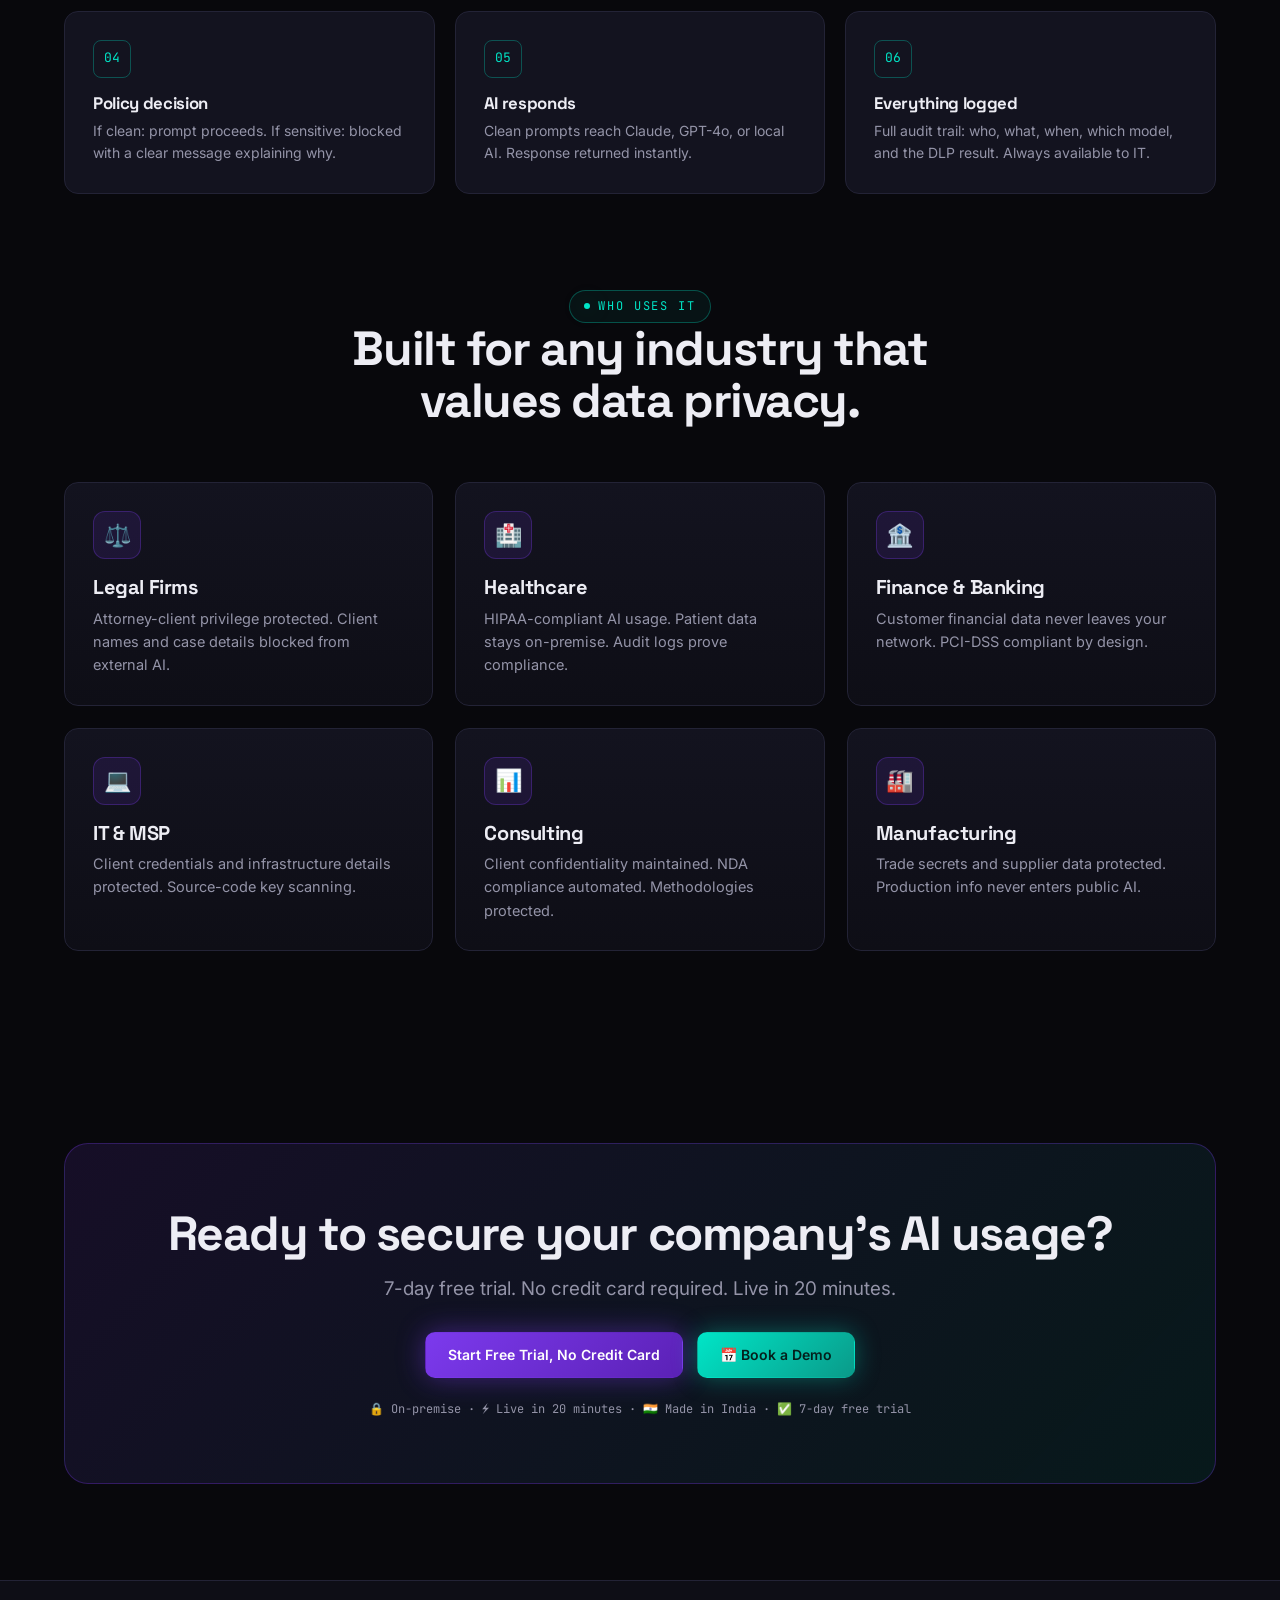
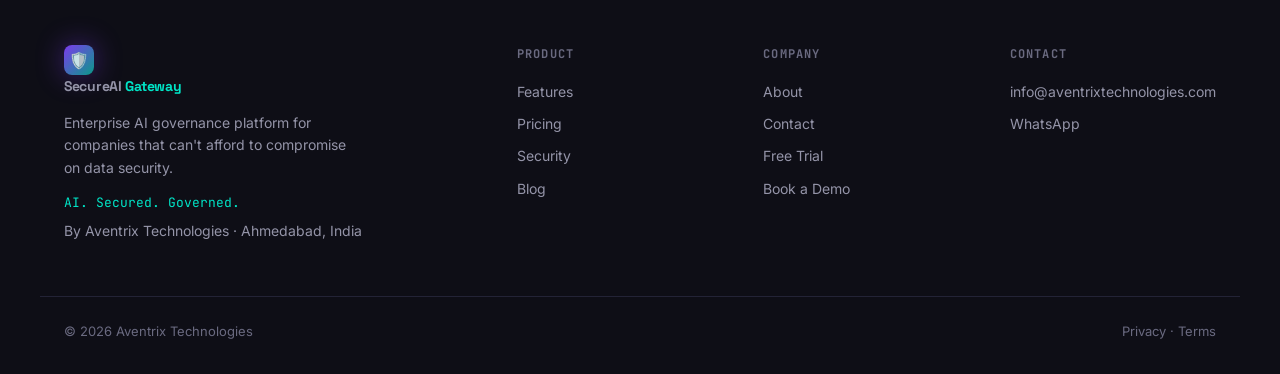
==== commit 145432a0: "Remove all em dashes from visible content — replace with commas and natural phrasing so copy reads h" ====
--- a/index.html
+++ b/index.html
@@ -12,7 +12,7 @@
 
 <meta charset="UTF-8">
 <meta name="viewport" content="width=device-width,initial-scale=1">
-<title>SecureAI Gateway — Enterprise AI Security & DLP Platform | Aventrix Technologies</title>
+<title>SecureAI Gateway: Enterprise AI Security and DLP Platform | Aventrix Technologies</title>
 <meta name="description" content="Secure your company's AI usage. On-premise AI gateway with DLP protection, admin controls, and audit logs. Give employees Claude, GPT-4o & free local AI safely.">
 <meta name="keywords" content="enterprise AI security, AI data loss prevention, AI DLP, on-premise AI gateway, AI governance, ChatGPT security, AI access control, HIPAA AI, GDPR AI compliance">
 <meta name="robots" content="index, follow, max-image-preview:large">
@@ -22,7 +22,7 @@
 <!-- Open Graph -->
 <meta property="og:type" content="website">
 <meta property="og:site_name" content="SecureAI Gateway">
-<meta property="og:title" content="SecureAI Gateway — Enterprise AI Security & DLP Platform">
+<meta property="og:title" content="SecureAI Gateway: Enterprise AI Security and DLP Platform">
 <meta property="og:description" content="Give your team Claude, GPT-4o & local AI safely. On-premise gateway with DLP protection, admin controls, and audit logs. Live in 20 minutes.">
 <meta property="og:url" content="https://aventrixtechnologies.com/">
 <meta property="og:image" content="https://aventrixtechnologies.com/images/secureai-logo-email.png">
@@ -30,7 +30,7 @@
 
 <!-- Twitter -->
 <meta name="twitter:card" content="summary_large_image">
-<meta name="twitter:title" content="SecureAI Gateway — Enterprise AI Security & DLP Platform">
+<meta name="twitter:title" content="SecureAI Gateway: Enterprise AI Security and DLP Platform">
 <meta name="twitter:description" content="Give your team Claude, GPT-4o & local AI safely. On-premise gateway with DLP, admin controls, and audit logs.">
 <meta name="twitter:image" content="https://aventrixtechnologies.com/images/secureai-logo-email.png">
 
@@ -181,7 +181,7 @@
     <div class="reveal in">
       <span class="eyebrow">Enterprise AI Security · Made in India 🇮🇳</span>
       <h1>Your employees are using AI.<br><span class="grad-text">Is your data safe?</span></h1>
-      <p class="lead">SecureAI Gateway gives your whole company access to Claude, ChatGPT, and local AI — with full DLP protection, admin controls, and audit logs. All on your own server.</p>
+      <p class="lead">SecureAI Gateway gives your whole company access to Claude, ChatGPT, and local AI, with full DLP protection, admin controls, and audit logs. All running on your own server.</p>
       <div class="hero-cta">
         <a href="contact.html" class="btn btn-primary">Start Free 7-Day Trial →</a>
         <a href="features.html" class="btn btn-ghost">See How It Works</a>
@@ -198,7 +198,7 @@
       <div class="term">
         <div class="term-bar">
           <span class="dot r"></span><span class="dot y"></span><span class="dot g"></span>
-          <span class="title">secureai — dlp engine</span>
+          <span class="title">secureai · dlp engine</span>
           <span class="live">LIVE</span>
         </div>
         <div class="term-body" id="term-feed"></div>
@@ -213,12 +213,12 @@
     <div class="section-head reveal">
       <span class="eyebrow">The Shadow AI Crisis</span>
       <h2>83% of companies have no controls over how employees use AI.</h2>
-      <p class="lead">When teams use ChatGPT without oversight, sensitive data quietly flows to third-party servers — creating massive compliance and security risk.</p>
+      <p class="lead">When teams use ChatGPT without oversight, sensitive data quietly flows to third-party servers, creating massive compliance and security risk.</p>
     </div>
     <div class="stats">
-      <div class="stat card reveal"><div class="num red" data-count="83" data-suffix="%">0</div><div class="lbl">Companies with zero AI governance — employees using public AI with no oversight</div></div>
-      <div class="stat card reveal d1"><div class="num violet" data-prefix="₹" data-count="38" data-suffix="Cr+">0</div><div class="lbl">Average cost of a Shadow AI breach — one leaked database costs millions</div></div>
-      <div class="stat card reveal d2"><div class="num cyan" data-count="10" data-suffix="min">0</div><div class="lbl">Time for data to leak — an employee pastes a doc, it's on external servers instantly</div></div>
+      <div class="stat card reveal"><div class="num red" data-count="83" data-suffix="%">0</div><div class="lbl">Companies with zero AI governance. Employees using public AI with no oversight.</div></div>
+      <div class="stat card reveal d1"><div class="num violet" data-prefix="₹" data-count="38" data-suffix="Cr+">0</div><div class="lbl">Average cost of a Shadow AI breach. One leaked database costs millions.</div></div>
+      <div class="stat card reveal d2"><div class="num cyan" data-count="10" data-suffix="min">0</div><div class="lbl">Time for data to leak. An employee pastes a document and it reaches external servers instantly.</div></div>
     </div>
   </div>
 </section>
@@ -227,19 +227,19 @@
 <section style="padding-top:0;">
   <div class="wrap">
     <div class="risk reveal">
-      <div class="danger"><span class="tag">⚠ The Risk</span><p>Employee pastes a customer database into ChatGPT to clean it up. Customer PII sent to OpenAI — GDPR violation, ₹2Cr+ fine.</p></div>
+      <div class="danger"><span class="tag">⚠ The Risk</span><p>Employee pastes a customer database into ChatGPT to clean it up. Customer PII sent to OpenAI, resulting in a GDPR violation and ₹2Cr+ fine.</p></div>
       <div class="arrow">→</div>
-      <div class="safe"><span class="tag">🛡 With SecureAI</span><p>DLP auto-detects PII, blocks the prompt, logs the incident — zero data leaked.</p></div>
+      <div class="safe"><span class="tag">🛡 With SecureAI</span><p>DLP auto-detects PII, blocks the prompt, logs the incident. Zero data leaked.</p></div>
     </div>
     <div class="risk reveal d1">
-      <div class="danger"><span class="tag">⚠ The Risk</span><p>Developer uses AI to review code containing API keys. Keys exposed — production database breached within 48 hours.</p></div>
+      <div class="danger"><span class="tag">⚠ The Risk</span><p>Developer uses AI to review code containing API keys. Keys exposed, leading to a production database breach within 48 hours.</p></div>
       <div class="arrow">→</div>
       <div class="safe"><span class="tag">🛡 With SecureAI</span><p>Credential pattern detected and blocked before reaching any AI provider.</p></div>
     </div>
     <div class="risk reveal d2">
       <div class="danger"><span class="tag">⚠ The Risk</span><p>HR uses ChatGPT to draft offer letters with real salary data. Salary data stored on OpenAI servers indefinitely.</p></div>
       <div class="arrow">→</div>
-      <div class="safe"><span class="tag">🛡 With SecureAI</span><p>Policy blocks salary data from leaving the company — always compliant.</p></div>
+      <div class="safe"><span class="tag">🛡 With SecureAI</span><p>Policy blocks salary data from leaving the company. Always compliant.</p></div>
     </div>
   </div>
 </section>
@@ -254,8 +254,8 @@
     </div>
     <div class="grid grid-4">
       <div class="card reveal"><div class="ico">🛡️</div><h3>Secure by Default</h3><p>Every prompt scanned for 50+ types of sensitive data before reaching any AI provider.</p></div>
-      <div class="card reveal d1"><div class="ico">⚙️</div><h3>Complete IT Control</h3><p>Manage users, set policies, restrict models, view audit logs — from one admin panel.</p></div>
-      <div class="card reveal d2"><div class="ico">🤖</div><h3>Multi-Model Access</h3><p>Claude Sonnet 4.6, GPT-4o, and free local models (Llama, Mistral) — all in one interface.</p></div>
+      <div class="card reveal d1"><div class="ico">⚙️</div><h3>Complete IT Control</h3><p>Manage users, set policies, restrict models, view audit logs. All from one admin panel.</p></div>
+      <div class="card reveal d2"><div class="ico">🤖</div><h3>Multi-Model Access</h3><p>Claude Sonnet 4.6, GPT-4o, and free local models like Llama and Mistral. All in one interface.</p></div>
       <div class="card reveal d3"><div class="ico">🏠</div><h3>On-Premise Privacy</h3><p>Your data never leaves your server. No cloud dependencies. No third-party storage.</p></div>
     </div>
   </div>
@@ -272,10 +272,10 @@
     <div class="steps">
       <div class="step reveal"><div class="n">01</div><h3>Employee opens SecureAI</h3><p>Opens the web or Windows app. Logs in with company email and password.</p></div>
       <div class="step reveal d1"><div class="n">02</div><h3>Types a prompt</h3><p>Asks a question or pastes content. Can attach PDFs, images, or documents.</p></div>
-      <div class="step reveal d2"><div class="n">03</div><h3>DLP scans instantly</h3><p>Scans every word for credit cards, Aadhaar, SSNs, emails, phone numbers — in milliseconds.</p></div>
+      <div class="step reveal d2"><div class="n">03</div><h3>DLP scans instantly</h3><p>Scans every word for credit cards, Aadhaar, SSNs, emails, and phone numbers in milliseconds.</p></div>
       <div class="step reveal"><div class="n">04</div><h3>Policy decision</h3><p>If clean: prompt proceeds. If sensitive: blocked with a clear message explaining why.</p></div>
       <div class="step reveal d1"><div class="n">05</div><h3>AI responds</h3><p>Clean prompts reach Claude, GPT-4o, or local AI. Response returned instantly.</p></div>
-      <div class="step reveal d2"><div class="n">06</div><h3>Everything logged</h3><p>Full audit trail: who, what, when, which model, DLP result — always available to IT.</p></div>
+      <div class="step reveal d2"><div class="n">06</div><h3>Everything logged</h3><p>Full audit trail: who, what, when, which model, and the DLP result. Always available to IT.</p></div>
     </div>
   </div>
 </section>
@@ -305,7 +305,7 @@
       <h2>Ready to secure your company's AI usage?</h2>
       <p class="lead">7-day free trial. No credit card required. Live in 20 minutes.</p>
       <div class="row">
-        <a href="contact.html" class="btn btn-primary">Start Free Trial — No Credit Card</a>
+        <a href="contact.html" class="btn btn-primary">Start Free Trial, No Credit Card</a>
         <a href="https://calendly.com/aventrixtechnologies-info" class="btn btn-cyan">📅 Book a Demo</a>
       </div>
       <div class="meta">🔒 On-premise · ⚡ Live in 20 minutes · 🇮🇳 Made in India · ✅ 7-day free trial</div>
